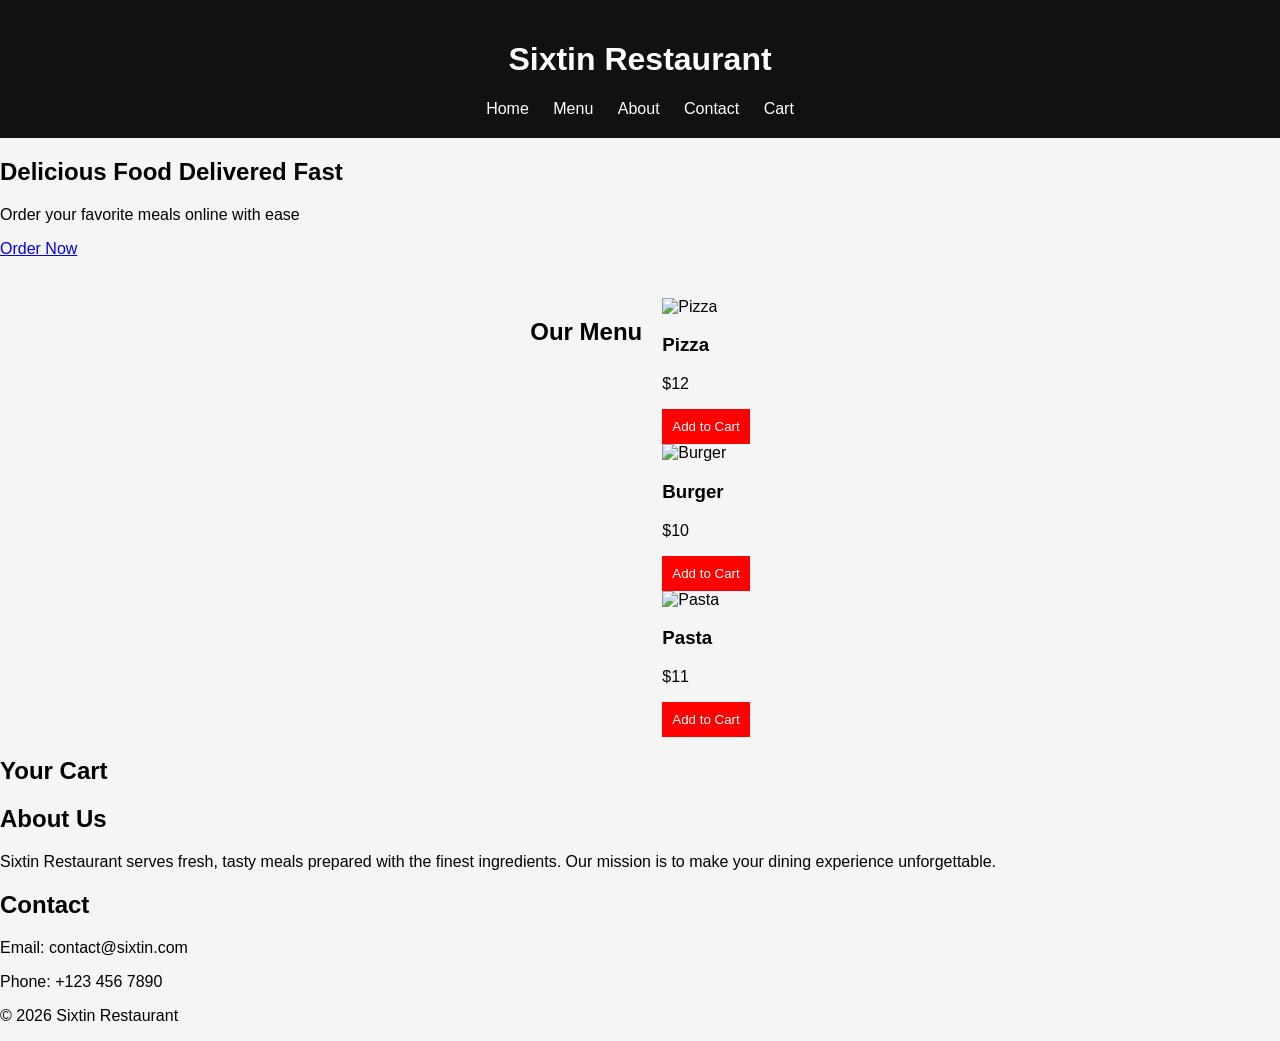
==== index.html @ d3a7b6a9 "index.html" ====
<!DOCTYPE html>
<html lang="en">
<head>
<meta charset="UTF-8">
<meta name="viewport" content="width=device-width, initial-scale=1.0">
<title>Sixtin Restaurant</title>
<link rel="stylesheet" href="style.css">
</head>
<body>

<header>
<div class="container">
<h1>Sixtin Restaurant</h1>
<nav>
<a href="#home">Home</a>
<a href="#menu">Menu</a>
<a href="#about">About</a>
<a href="#contact">Contact</a>
<a href="#cart">Cart</a>
</nav>
</div>
</header>

<section id="home" class="hero">
<div class="hero-text">
<h2>Delicious Food Delivered Fast</h2>
<p>Order your favorite meals online with ease</p>
<a href="#menu" class="btn">Order Now</a>
</div>
</section>

<section id="menu" class="menu">
<h2>Our Menu</h2>
<div class="menu-grid">

<div class="menu-item">
<img src="images/pizza.jpg" alt="Pizza">
<h3>Pizza</h3>
<p>$12</p>
<button onclick="addCart('Pizza',12)">Add to Cart</button>
</div>

<div class="menu-item">
<img src="images/burger.jpg" alt="Burger">
<h3>Burger</h3>
<p>$10</p>
<button onclick="addCart('Burger',10)">Add to Cart</button>
</div>

<div class="menu-item">
<img src="images/pasta.jpg" alt="Pasta">
<h3>Pasta</h3>
<p>$11</p>
<button onclick="addCart('Pasta',11)">Add to Cart</button>
</div>

</div>
</section>

<section id="cart">
<h2>Your Cart</h2>
<ul id="cartItems"></ul>
</section>

<section id="about">
<h2>About Us</h2>
<p>Sixtin Restaurant serves fresh, tasty meals prepared with the finest ingredients. Our mission is to make your dining experience unforgettable.</p>
</section>

<section id="contact">
<h2>Contact</h2>
<p>Email: contact@sixtin.com</p>
<p>Phone: +123 456 7890</p>
</section>

<footer>
<p>© 2026 Sixtin Restaurant</p>
</footer>

<script src="script.js"></script>
</body>
</html>
---- style.css ----
body{
font-family: Arial;
margin:0;
background:#f5f5f5;
}

header{
background:#111;
color:white;
padding:20px;
text-align:center;
}

nav a{
color:white;
margin:10px;
text-decoration:none;
}

.menu{
display:flex;
gap:20px;
justify-content:center;
margin-top:40px;
}

.item{
background:white;
padding:20px;
border-radius:10px;
box-shadow:0 0 10px rgba(0,0,0,0.1);
}

button{
background:red;
color:white;
border:none;
padding:10px;
cursor:pointer;
}
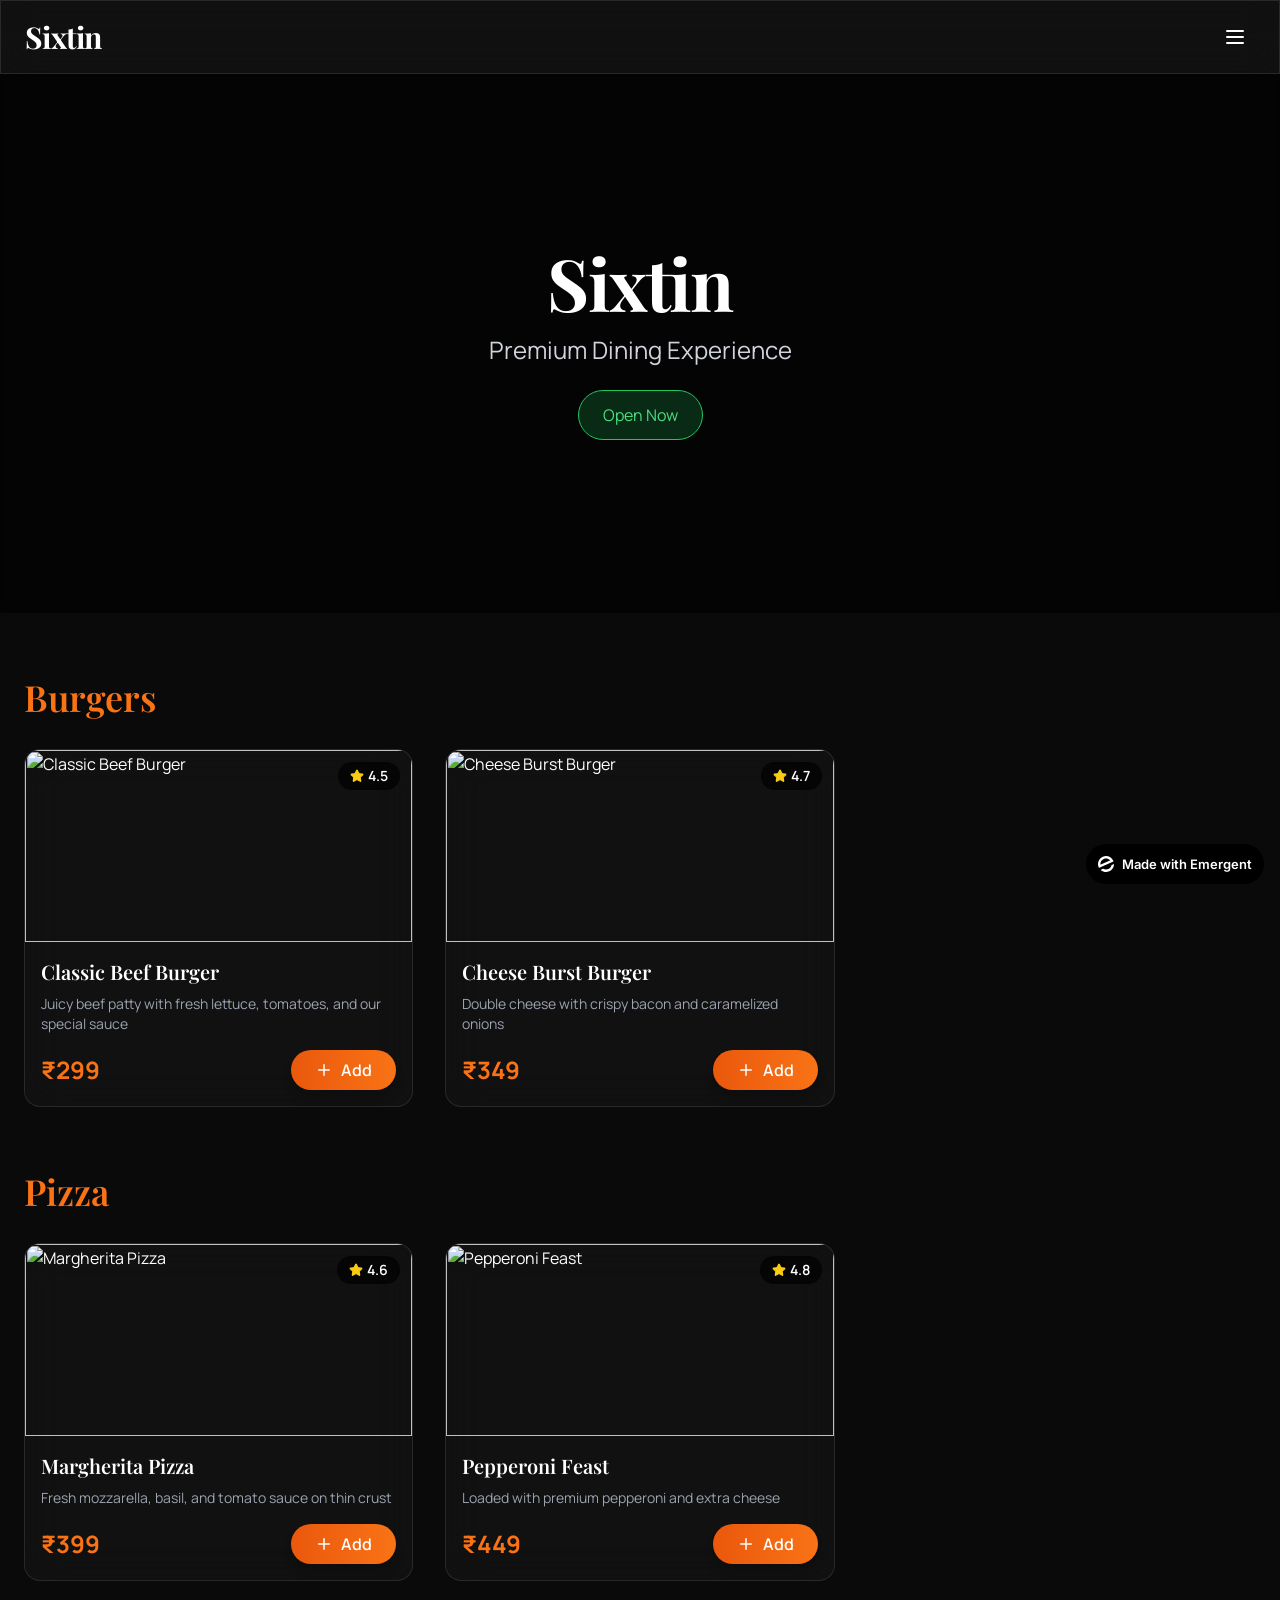
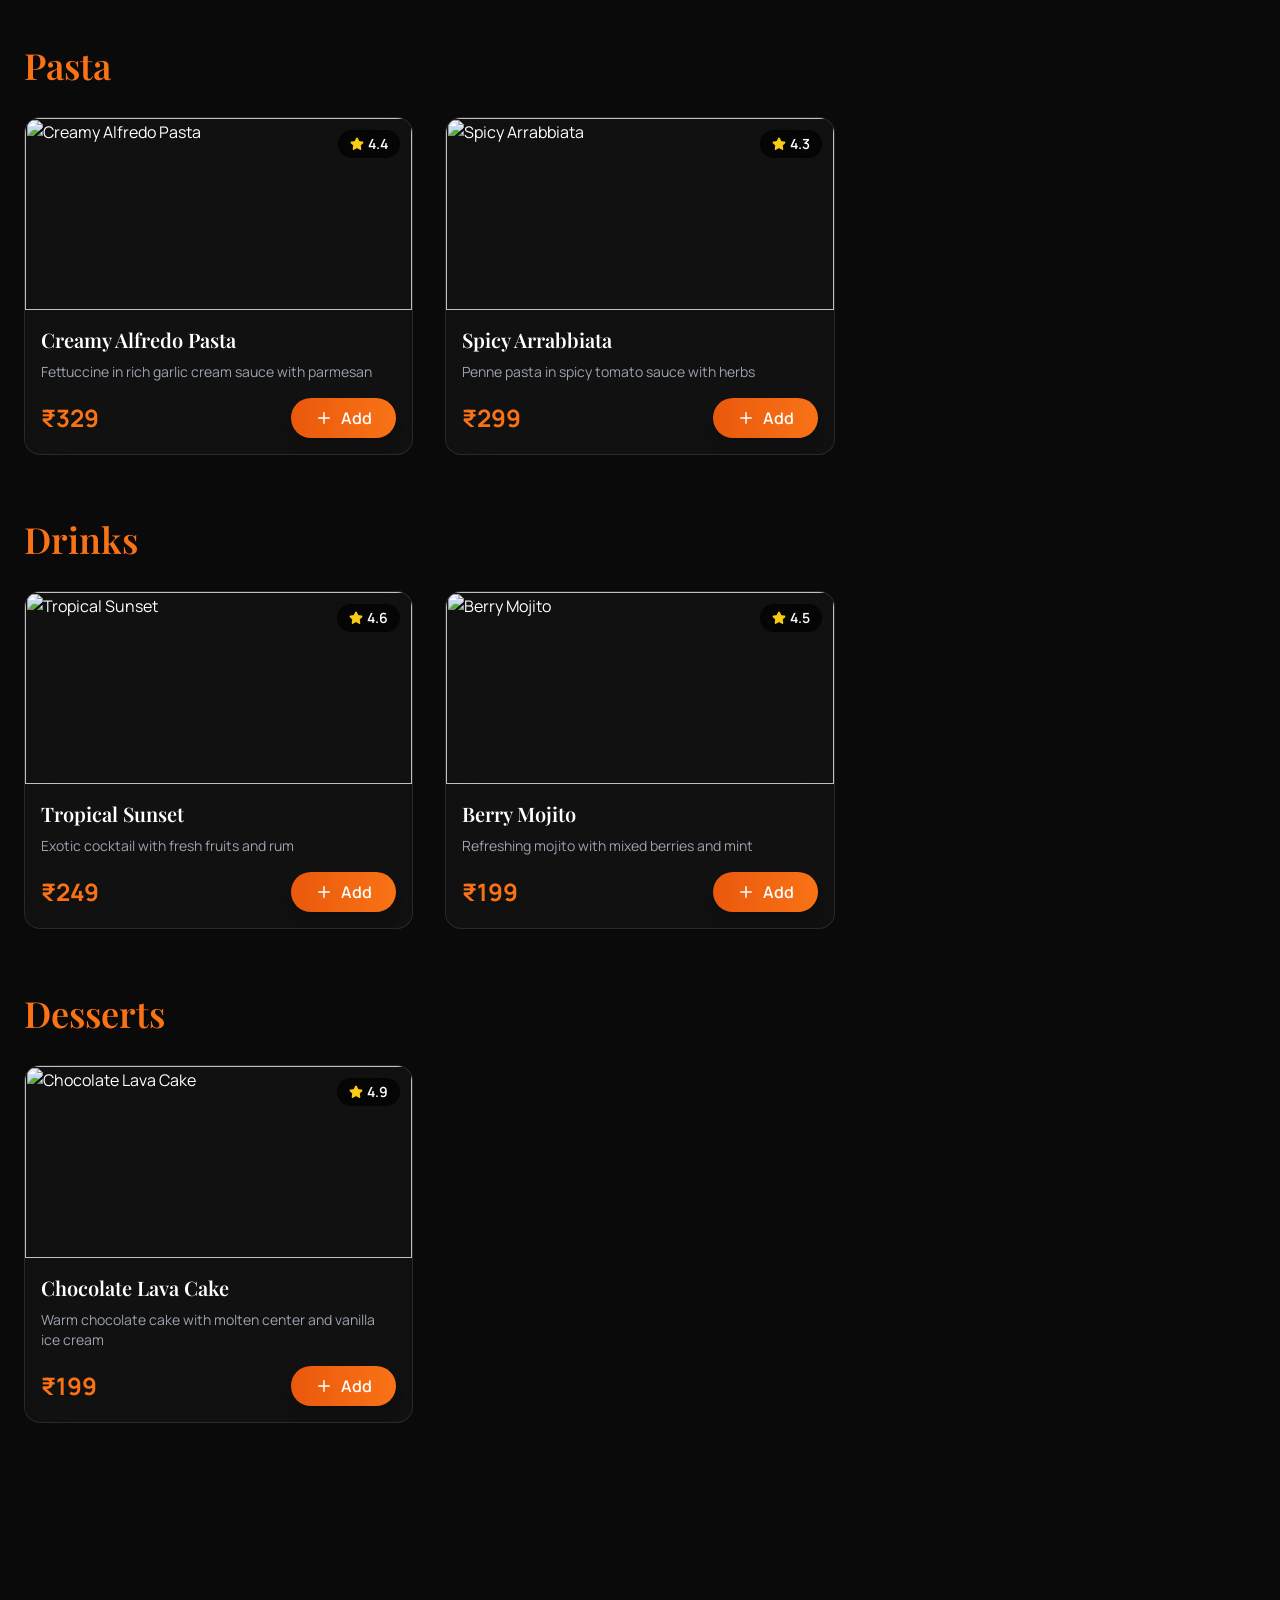
==== commit c7c63c45: "index.html" ====
--- a/index.html
+++ b/index.html
@@ -1,82 +1,3349 @@
-<!DOCTYPE html>
-<html lang="en">
-<head>
-<meta charset="UTF-8">
-<meta name="viewport" content="width=device-width, initial-scale=1.0">
-<title>Sixtin Restaurant</title>
-<link rel="stylesheet" href="style.css">
-</head>
-<body>
-
-<header>
-<div class="container">
-<h1>Sixtin Restaurant</h1>
-<nav>
-<a href="#home">Home</a>
-<a href="#menu">Menu</a>
-<a href="#about">About</a>
-<a href="#contact">Contact</a>
-<a href="#cart">Cart</a>
-</nav>
-</div>
-</header>
-
-<section id="home" class="hero">
-<div class="hero-text">
-<h2>Delicious Food Delivered Fast</h2>
-<p>Order your favorite meals online with ease</p>
-<a href="#menu" class="btn">Order Now</a>
-</div>
-</section>
-
-<section id="menu" class="menu">
-<h2>Our Menu</h2>
-<div class="menu-grid">
-
-<div class="menu-item">
-<img src="images/pizza.jpg" alt="Pizza">
-<h3>Pizza</h3>
-<p>$12</p>
-<button onclick="addCart('Pizza',12)">Add to Cart</button>
-</div>
-
-<div class="menu-item">
-<img src="images/burger.jpg" alt="Burger">
-<h3>Burger</h3>
-<p>$10</p>
-<button onclick="addCart('Burger',10)">Add to Cart</button>
-</div>
-
-<div class="menu-item">
-<img src="images/pasta.jpg" alt="Pasta">
-<h3>Pasta</h3>
-<p>$11</p>
-<button onclick="addCart('Pasta',11)">Add to Cart</button>
-</div>
-
-</div>
-</section>
-
-<section id="cart">
-<h2>Your Cart</h2>
-<ul id="cartItems"></ul>
-</section>
-
-<section id="about">
-<h2>About Us</h2>
-<p>Sixtin Restaurant serves fresh, tasty meals prepared with the finest ingredients. Our mission is to make your dining experience unforgettable.</p>
-</section>
-
-<section id="contact">
-<h2>Contact</h2>
-<p>Email: contact@sixtin.com</p>
-<p>Phone: +123 456 7890</p>
-</section>
-
-<footer>
-<p>© 2026 Sixtin Restaurant</p>
-</footer>
-
-<script src="script.js"></script>
-</body>
-</html>
+<html lang="en"><head>
+        <meta charset="utf-8">
+        <meta name="viewport" content="width=device-width, initial-scale=1">
+        <meta name="theme-color" content="#000000">
+        <meta name="description" content="A product of emergent.sh">
+        <link rel="preconnect" href="https://fonts.googleapis.com">
+        <link rel="preconnect" href="https://fonts.gstatic.com" crossorigin="">
+        <link href="https://fonts.googleapis.com/css2?family=Inter:wght@600&amp;display=swap" rel="stylesheet">
+        <!--
+        manifest.json provides metadata used when your web app is installed on a
+        user's mobile device or desktop. See https://developers.google.com/web/fundamentals/web-app-manifest/
+        -->
+        <!--
+        Notice the use of  in the tags above.
+        It will be replaced with the URL of the `public` folder during the build.
+        Only files inside the `public` folder can be referenced from the HTML.
+
+        Unlike "/favicon.ico" or "favicon.ico", "/favicon.ico" will
+        work correctly both with client-side routing and a non-root public URL.
+        Learn how to configure a non-root public URL by running `npm run build`.
+        -->
+        <title>Emergent | Fullstack App</title>
+        <script type="text/javascript" crossorigin="anonymous" async="" src="https://us-assets.i.posthog.com/static/array.js"></script><script>window.addEventListener("error",function(e){if(e.error instanceof DOMException&&e.error.name==="DataCloneError"&&e.message&&e.message.includes("PerformanceServerTiming")){e.stopImmediatePropagation();e.preventDefault()}},true);</script>
+        <script src="https://assets.emergent.sh/scripts/emergent-main.js"></script>
+    <script defer="" src="/static/js/bundle.js"></script><script>
+if(window.self!==window.top){
+  var s=document.createElement("script");s.src="/visual-edit-overlay.js";document.head.appendChild(s);
+  window.tailwind=window.tailwind||{};tailwind.config={corePlugins:{preflight:false}};var t=document.createElement("script");t.src="https://cdn.tailwindcss.com";document.head.appendChild(t);
+}
+</script>
+<style>@import url(https://fonts.googleapis.com/css2?family=Playfair+Display:wght@400;500;600;700;800&family=Manrope:wght@300;400;500;600;700;800&family=JetBrains+Mono:wght@400;500;600&display=swap);</style><style>*, ::before, ::after{
+  --tw-border-spacing-x: 0;
+  --tw-border-spacing-y: 0;
+  --tw-translate-x: 0;
+  --tw-translate-y: 0;
+  --tw-rotate: 0;
+  --tw-skew-x: 0;
+  --tw-skew-y: 0;
+  --tw-scale-x: 1;
+  --tw-scale-y: 1;
+  --tw-pan-x:  ;
+  --tw-pan-y:  ;
+  --tw-pinch-zoom:  ;
+  --tw-scroll-snap-strictness: proximity;
+  --tw-gradient-from-position:  ;
+  --tw-gradient-via-position:  ;
+  --tw-gradient-to-position:  ;
+  --tw-ordinal:  ;
+  --tw-slashed-zero:  ;
+  --tw-numeric-figure:  ;
+  --tw-numeric-spacing:  ;
+  --tw-numeric-fraction:  ;
+  --tw-ring-inset:  ;
+  --tw-ring-offset-width: 0px;
+  --tw-ring-offset-color: #fff;
+  --tw-ring-color: rgb(59 130 246 / 0.5);
+  --tw-ring-offset-shadow: 0 0 #0000;
+  --tw-ring-shadow: 0 0 #0000;
+  --tw-shadow: 0 0 #0000;
+  --tw-shadow-colored: 0 0 #0000;
+  --tw-blur:  ;
+  --tw-brightness:  ;
+  --tw-contrast:  ;
+  --tw-grayscale:  ;
+  --tw-hue-rotate:  ;
+  --tw-invert:  ;
+  --tw-saturate:  ;
+  --tw-sepia:  ;
+  --tw-drop-shadow:  ;
+  --tw-backdrop-blur:  ;
+  --tw-backdrop-brightness:  ;
+  --tw-backdrop-contrast:  ;
+  --tw-backdrop-grayscale:  ;
+  --tw-backdrop-hue-rotate:  ;
+  --tw-backdrop-invert:  ;
+  --tw-backdrop-opacity:  ;
+  --tw-backdrop-saturate:  ;
+  --tw-backdrop-sepia:  ;
+  --tw-contain-size:  ;
+  --tw-contain-layout:  ;
+  --tw-contain-paint:  ;
+  --tw-contain-style:  ;
+}
+
+::backdrop{
+  --tw-border-spacing-x: 0;
+  --tw-border-spacing-y: 0;
+  --tw-translate-x: 0;
+  --tw-translate-y: 0;
+  --tw-rotate: 0;
+  --tw-skew-x: 0;
+  --tw-skew-y: 0;
+  --tw-scale-x: 1;
+  --tw-scale-y: 1;
+  --tw-pan-x:  ;
+  --tw-pan-y:  ;
+  --tw-pinch-zoom:  ;
+  --tw-scroll-snap-strictness: proximity;
+  --tw-gradient-from-position:  ;
+  --tw-gradient-via-position:  ;
+  --tw-gradient-to-position:  ;
+  --tw-ordinal:  ;
+  --tw-slashed-zero:  ;
+  --tw-numeric-figure:  ;
+  --tw-numeric-spacing:  ;
+  --tw-numeric-fraction:  ;
+  --tw-ring-inset:  ;
+  --tw-ring-offset-width: 0px;
+  --tw-ring-offset-color: #fff;
+  --tw-ring-color: rgb(59 130 246 / 0.5);
+  --tw-ring-offset-shadow: 0 0 #0000;
+  --tw-ring-shadow: 0 0 #0000;
+  --tw-shadow: 0 0 #0000;
+  --tw-shadow-colored: 0 0 #0000;
+  --tw-blur:  ;
+  --tw-brightness:  ;
+  --tw-contrast:  ;
+  --tw-grayscale:  ;
+  --tw-hue-rotate:  ;
+  --tw-invert:  ;
+  --tw-saturate:  ;
+  --tw-sepia:  ;
+  --tw-drop-shadow:  ;
+  --tw-backdrop-blur:  ;
+  --tw-backdrop-brightness:  ;
+  --tw-backdrop-contrast:  ;
+  --tw-backdrop-grayscale:  ;
+  --tw-backdrop-hue-rotate:  ;
+  --tw-backdrop-invert:  ;
+  --tw-backdrop-opacity:  ;
+  --tw-backdrop-saturate:  ;
+  --tw-backdrop-sepia:  ;
+  --tw-contain-size:  ;
+  --tw-contain-layout:  ;
+  --tw-contain-paint:  ;
+  --tw-contain-style:  ;
+}
+
+/*
+! tailwindcss v3.4.19 | MIT License | https://tailwindcss.com
+*/
+
+/*
+1. Prevent padding and border from affecting element width. (https://github.com/mozdevs/cssremedy/issues/4)
+2. Allow adding a border to an element by just adding a border-width. (https://github.com/tailwindcss/tailwindcss/pull/116)
+*/
+
+*,
+::before,
+::after {
+  box-sizing: border-box; /* 1 */
+  border-width: 0; /* 2 */
+  border-style: solid; /* 2 */
+  border-color: #e5e7eb; /* 2 */
+}
+
+::before,
+::after {
+  --tw-content: '';
+}
+
+/*
+1. Use a consistent sensible line-height in all browsers.
+2. Prevent adjustments of font size after orientation changes in iOS.
+3. Use a more readable tab size.
+4. Use the user's configured `sans` font-family by default.
+5. Use the user's configured `sans` font-feature-settings by default.
+6. Use the user's configured `sans` font-variation-settings by default.
+7. Disable tap highlights on iOS
+*/
+
+html,
+:host {
+  line-height: 1.5; /* 1 */
+  -webkit-text-size-adjust: 100%; /* 2 */ /* 3 */
+  tab-size: 4; /* 3 */
+  font-family: ui-sans-serif, system-ui, sans-serif, "Apple Color Emoji", "Segoe UI Emoji", "Segoe UI Symbol", "Noto Color Emoji"; /* 4 */
+  font-feature-settings: normal; /* 5 */
+  font-variation-settings: normal; /* 6 */
+  -webkit-tap-highlight-color: transparent; /* 7 */
+}
+
+/*
+1. Remove the margin in all browsers.
+2. Inherit line-height from `html` so users can set them as a class directly on the `html` element.
+*/
+
+body {
+  margin: 0; /* 1 */
+  line-height: inherit; /* 2 */
+}
+
+/*
+1. Add the correct height in Firefox.
+2. Correct the inheritance of border color in Firefox. (https://bugzilla.mozilla.org/show_bug.cgi?id=190655)
+3. Ensure horizontal rules are visible by default.
+*/
+
+hr {
+  height: 0; /* 1 */
+  color: inherit; /* 2 */
+  border-top-width: 1px; /* 3 */
+}
+
+/*
+Add the correct text decoration in Chrome, Edge, and Safari.
+*/
+
+abbr:where([title]) {
+  -webkit-text-decoration: underline dotted;
+          text-decoration: underline dotted;
+}
+
+/*
+Remove the default font size and weight for headings.
+*/
+
+h1,
+h2,
+h3,
+h4,
+h5,
+h6 {
+  font-size: inherit;
+  font-weight: inherit;
+}
+
+/*
+Reset links to optimize for opt-in styling instead of opt-out.
+*/
+
+a {
+  color: inherit;
+  text-decoration: inherit;
+}
+
+/*
+Add the correct font weight in Edge and Safari.
+*/
+
+b,
+strong {
+  font-weight: bolder;
+}
+
+/*
+1. Use the user's configured `mono` font-family by default.
+2. Use the user's configured `mono` font-feature-settings by default.
+3. Use the user's configured `mono` font-variation-settings by default.
+4. Correct the odd `em` font sizing in all browsers.
+*/
+
+code,
+kbd,
+samp,
+pre {
+  font-family: ui-monospace, SFMono-Regular, Menlo, Monaco, Consolas, "Liberation Mono", "Courier New", monospace; /* 1 */
+  font-feature-settings: normal; /* 2 */
+  font-variation-settings: normal; /* 3 */
+  font-size: 1em; /* 4 */
+}
+
+/*
+Add the correct font size in all browsers.
+*/
+
+small {
+  font-size: 80%;
+}
+
+/*
+Prevent `sub` and `sup` elements from affecting the line height in all browsers.
+*/
+
+sub,
+sup {
+  font-size: 75%;
+  line-height: 0;
+  position: relative;
+  vertical-align: baseline;
+}
+
+sub {
+  bottom: -0.25em;
+}
+
+sup {
+  top: -0.5em;
+}
+
+/*
+1. Remove text indentation from table contents in Chrome and Safari. (https://bugs.chromium.org/p/chromium/issues/detail?id=999088, https://bugs.webkit.org/show_bug.cgi?id=201297)
+2. Correct table border color inheritance in all Chrome and Safari. (https://bugs.chromium.org/p/chromium/issues/detail?id=935729, https://bugs.webkit.org/show_bug.cgi?id=195016)
+3. Remove gaps between table borders by default.
+*/
+
+table {
+  text-indent: 0; /* 1 */
+  border-color: inherit; /* 2 */
+  border-collapse: collapse; /* 3 */
+}
+
+/*
+1. Change the font styles in all browsers.
+2. Remove the margin in Firefox and Safari.
+3. Remove default padding in all browsers.
+*/
+
+button,
+input,
+optgroup,
+select,
+textarea {
+  font-family: inherit; /* 1 */
+  font-feature-settings: inherit; /* 1 */
+  font-variation-settings: inherit; /* 1 */
+  font-size: 100%; /* 1 */
+  font-weight: inherit; /* 1 */
+  line-height: inherit; /* 1 */
+  letter-spacing: inherit; /* 1 */
+  color: inherit; /* 1 */
+  margin: 0; /* 2 */
+  padding: 0; /* 3 */
+}
+
+/*
+Remove the inheritance of text transform in Edge and Firefox.
+*/
+
+button,
+select {
+  text-transform: none;
+}
+
+/*
+1. Correct the inability to style clickable types in iOS and Safari.
+2. Remove default button styles.
+*/
+
+button,
+input:where([type='button']),
+input:where([type='reset']),
+input:where([type='submit']) {
+  -webkit-appearance: button; /* 1 */
+  background-color: transparent; /* 2 */
+  background-image: none; /* 2 */
+}
+
+/*
+Use the modern Firefox focus style for all focusable elements.
+*/
+
+:-moz-focusring {
+  outline: auto;
+}
+
+/*
+Remove the additional `:invalid` styles in Firefox. (https://github.com/mozilla/gecko-dev/blob/2f9eacd9d3d995c937b4251a5557d95d494c9be1/layout/style/res/forms.css#L728-L737)
+*/
+
+:-moz-ui-invalid {
+  box-shadow: none;
+}
+
+/*
+Add the correct vertical alignment in Chrome and Firefox.
+*/
+
+progress {
+  vertical-align: baseline;
+}
+
+/*
+Correct the cursor style of increment and decrement buttons in Safari.
+*/
+
+::-webkit-inner-spin-button,
+::-webkit-outer-spin-button {
+  height: auto;
+}
+
+/*
+1. Correct the odd appearance in Chrome and Safari.
+2. Correct the outline style in Safari.
+*/
+
+[type='search'] {
+  -webkit-appearance: textfield; /* 1 */
+  outline-offset: -2px; /* 2 */
+}
+
+/*
+Remove the inner padding in Chrome and Safari on macOS.
+*/
+
+::-webkit-search-decoration {
+  -webkit-appearance: none;
+}
+
+/*
+1. Correct the inability to style clickable types in iOS and Safari.
+2. Change font properties to `inherit` in Safari.
+*/
+
+::-webkit-file-upload-button {
+  -webkit-appearance: button; /* 1 */
+  font: inherit; /* 2 */
+}
+
+/*
+Add the correct display in Chrome and Safari.
+*/
+
+summary {
+  display: list-item;
+}
+
+/*
+Removes the default spacing and border for appropriate elements.
+*/
+
+blockquote,
+dl,
+dd,
+h1,
+h2,
+h3,
+h4,
+h5,
+h6,
+hr,
+figure,
+p,
+pre {
+  margin: 0;
+}
+
+fieldset {
+  margin: 0;
+  padding: 0;
+}
+
+legend {
+  padding: 0;
+}
+
+ol,
+ul,
+menu {
+  list-style: none;
+  margin: 0;
+  padding: 0;
+}
+
+/*
+Reset default styling for dialogs.
+*/
+
+dialog {
+  padding: 0;
+}
+
+/*
+Prevent resizing textareas horizontally by default.
+*/
+
+textarea {
+  resize: vertical;
+}
+
+/*
+1. Reset the default placeholder opacity in Firefox. (https://github.com/tailwindlabs/tailwindcss/issues/3300)
+2. Set the default placeholder color to the user's configured gray 400 color.
+*/
+
+input::placeholder,
+textarea::placeholder {
+  opacity: 1; /* 1 */
+  color: #9ca3af; /* 2 */
+}
+
+/*
+Set the default cursor for buttons.
+*/
+
+button,
+[role="button"] {
+  cursor: pointer;
+}
+
+/*
+Make sure disabled buttons don't get the pointer cursor.
+*/
+
+:disabled {
+  cursor: default;
+}
+
+/*
+1. Make replaced elements `display: block` by default. (https://github.com/mozdevs/cssremedy/issues/14)
+2. Add `vertical-align: middle` to align replaced elements more sensibly by default. (https://github.com/jensimmons/cssremedy/issues/14#issuecomment-634934210)
+   This can trigger a poorly considered lint error in some tools but is included by design.
+*/
+
+img,
+svg,
+video,
+canvas,
+audio,
+iframe,
+embed,
+object {
+  display: block; /* 1 */
+  vertical-align: middle; /* 2 */
+}
+
+/*
+Constrain images and videos to the parent width and preserve their intrinsic aspect ratio. (https://github.com/mozdevs/cssremedy/issues/14)
+*/
+
+img,
+video {
+  max-width: 100%;
+  height: auto;
+}
+
+/* Make elements with the HTML hidden attribute stay hidden by default */
+
+[hidden]:where(:not([hidden="until-found"])) {
+  display: none;
+}
+
+:root {
+    --background: 0 0% 4%;
+    --foreground: 0 0% 100%;
+    --card: 0 0% 7%;
+    --card-foreground: 0 0% 100%;
+    --popover: 0 0% 7%;
+    --popover-foreground: 0 0% 100%;
+    --primary: 16 100% 50%;
+    --primary-foreground: 0 0% 100%;
+    --secondary: 0 0% 63%;
+    --secondary-foreground: 0 0% 100%;
+    --muted: 0 0% 32%;
+    --muted-foreground: 0 0% 63%;
+    --accent: 16 100% 50%;
+    --accent-foreground: 0 0% 100%;
+    --destructive: 0 84% 60%;
+    --destructive-foreground: 0 0% 100%;
+    --border: 0 0% 15%;
+    --input: 0 0% 15%;
+    --ring: 16 100% 50%;
+    --radius: 0.5rem;
+  }
+
+*{
+  border-color: hsl(var(--border));
+}
+
+body{
+  background-color: hsl(var(--background));
+  color: hsl(var(--foreground));
+}
+.container{
+  width: 100%;
+}
+@media (min-width: 640px){
+
+  .container{
+    max-width: 640px;
+  }
+}
+@media (min-width: 768px){
+
+  .container{
+    max-width: 768px;
+  }
+}
+@media (min-width: 1024px){
+
+  .container{
+    max-width: 1024px;
+  }
+}
+@media (min-width: 1280px){
+
+  .container{
+    max-width: 1280px;
+  }
+}
+@media (min-width: 1536px){
+
+  .container{
+    max-width: 1536px;
+  }
+}
+.sr-only{
+  position: absolute;
+  width: 1px;
+  height: 1px;
+  padding: 0;
+  margin: -1px;
+  overflow: hidden;
+  clip: rect(0, 0, 0, 0);
+  white-space: nowrap;
+  border-width: 0;
+}
+.pointer-events-none{
+  pointer-events: none;
+}
+.pointer-events-auto{
+  pointer-events: auto;
+}
+.visible{
+  visibility: visible;
+}
+.invisible{
+  visibility: hidden;
+}
+.fixed{
+  position: fixed;
+}
+.absolute{
+  position: absolute;
+}
+.relative{
+  position: relative;
+}
+.inset-0{
+  inset: 0px;
+}
+.inset-x-0{
+  left: 0px;
+  right: 0px;
+}
+.inset-y-0{
+  top: 0px;
+  bottom: 0px;
+}
+.-bottom-12{
+  bottom: -3rem;
+}
+.-left-12{
+  left: -3rem;
+}
+.-right-12{
+  right: -3rem;
+}
+.-top-12{
+  top: -3rem;
+}
+.bottom-0{
+  bottom: 0px;
+}
+.left-0{
+  left: 0px;
+}
+.left-1{
+  left: 0.25rem;
+}
+.left-1\/2{
+  left: 50%;
+}
+.left-2{
+  left: 0.5rem;
+}
+.left-\[50\%\]{
+  left: 50%;
+}
+.right-0{
+  right: 0px;
+}
+.right-1{
+  right: 0.25rem;
+}
+.right-2{
+  right: 0.5rem;
+}
+.right-4{
+  right: 1rem;
+}
+.top-0{
+  top: 0px;
+}
+.top-1{
+  top: 0.25rem;
+}
+.top-1\/2{
+  top: 50%;
+}
+.top-4{
+  top: 1rem;
+}
+.top-\[1px\]{
+  top: 1px;
+}
+.top-\[50\%\]{
+  top: 50%;
+}
+.top-\[60\%\]{
+  top: 60%;
+}
+.top-full{
+  top: 100%;
+}
+.-right-2{
+  right: -0.5rem;
+}
+.-top-2{
+  top: -0.5rem;
+}
+.bottom-6{
+  bottom: 1.5rem;
+}
+.right-6{
+  right: 1.5rem;
+}
+.top-\[73px\]{
+  top: 73px;
+}
+.right-3{
+  right: 0.75rem;
+}
+.top-3{
+  top: 0.75rem;
+}
+.left-4{
+  left: 1rem;
+}
+.z-10{
+  z-index: 10;
+}
+.z-50{
+  z-index: 50;
+}
+.z-\[100\]{
+  z-index: 100;
+}
+.z-\[1\]{
+  z-index: 1;
+}
+.z-30{
+  z-index: 30;
+}
+.z-40{
+  z-index: 40;
+}
+.-mx-1{
+  margin-left: -0.25rem;
+  margin-right: -0.25rem;
+}
+.mx-auto{
+  margin-left: auto;
+  margin-right: auto;
+}
+.my-1{
+  margin-top: 0.25rem;
+  margin-bottom: 0.25rem;
+}
+.-ml-4{
+  margin-left: -1rem;
+}
+.-mt-4{
+  margin-top: -1rem;
+}
+.mb-1{
+  margin-bottom: 0.25rem;
+}
+.ml-1{
+  margin-left: 0.25rem;
+}
+.ml-auto{
+  margin-left: auto;
+}
+.mr-2{
+  margin-right: 0.5rem;
+}
+.mt-1\.5{
+  margin-top: 0.375rem;
+}
+.mt-2{
+  margin-top: 0.5rem;
+}
+.mt-24{
+  margin-top: 6rem;
+}
+.mt-4{
+  margin-top: 1rem;
+}
+.mt-5{
+  margin-top: 1.25rem;
+}
+.mt-auto{
+  margin-top: auto;
+}
+.mb-2{
+  margin-bottom: 0.5rem;
+}
+.mt-1{
+  margin-top: 0.25rem;
+}
+.mb-16{
+  margin-bottom: 4rem;
+}
+.mb-4{
+  margin-bottom: 1rem;
+}
+.mb-6{
+  margin-bottom: 1.5rem;
+}
+.mb-8{
+  margin-bottom: 2rem;
+}
+.mt-6{
+  margin-top: 1.5rem;
+}
+.mb-3{
+  margin-bottom: 0.75rem;
+}
+.mt-8{
+  margin-top: 2rem;
+}
+.line-clamp-2{
+  overflow: hidden;
+  display: -webkit-box;
+  -webkit-box-orient: vertical;
+  -webkit-line-clamp: 2;
+}
+.block{
+  display: block;
+}
+.inline-block{
+  display: inline-block;
+}
+.flex{
+  display: flex;
+}
+.inline-flex{
+  display: inline-flex;
+}
+.table{
+  display: table;
+}
+.grid{
+  display: grid;
+}
+.hidden{
+  display: none;
+}
+.aspect-square{
+  aspect-ratio: 1 / 1;
+}
+.h-1\.5{
+  height: 0.375rem;
+}
+.h-10{
+  height: 2.5rem;
+}
+.h-2{
+  height: 0.5rem;
+}
+.h-2\.5{
+  height: 0.625rem;
+}
+.h-3{
+  height: 0.75rem;
+}
+.h-3\.5{
+  height: 0.875rem;
+}
+.h-4{
+  height: 1rem;
+}
+.h-5{
+  height: 1.25rem;
+}
+.h-7{
+  height: 1.75rem;
+}
+.h-8{
+  height: 2rem;
+}
+.h-9{
+  height: 2.25rem;
+}
+.h-\[1px\]{
+  height: 1px;
+}
+.h-\[var\(--radix-navigation-menu-viewport-height\)\]{
+  height: var(--radix-navigation-menu-viewport-height);
+}
+.h-\[var\(--radix-select-trigger-height\)\]{
+  height: var(--radix-select-trigger-height);
+}
+.h-auto{
+  height: auto;
+}
+.h-full{
+  height: 100%;
+}
+.h-px{
+  height: 1px;
+}
+.h-6{
+  height: 1.5rem;
+}
+.h-20{
+  height: 5rem;
+}
+.h-48{
+  height: 12rem;
+}
+.h-\[60vh\]{
+  height: 60vh;
+}
+.h-24{
+  height: 6rem;
+}
+.max-h-\[--radix-context-menu-content-available-height\]{
+  max-height: var(--radix-context-menu-content-available-height);
+}
+.max-h-\[--radix-select-content-available-height\]{
+  max-height: var(--radix-select-content-available-height);
+}
+.max-h-\[300px\]{
+  max-height: 300px;
+}
+.max-h-\[var\(--radix-dropdown-menu-content-available-height\)\]{
+  max-height: var(--radix-dropdown-menu-content-available-height);
+}
+.max-h-screen{
+  max-height: 100vh;
+}
+.max-h-\[90vh\]{
+  max-height: 90vh;
+}
+.min-h-\[60px\]{
+  min-height: 60px;
+}
+.min-h-screen{
+  min-height: 100vh;
+}
+.min-h-\[calc\(100vh-73px\)\]{
+  min-height: calc(100vh - 73px);
+}
+.w-10{
+  width: 2.5rem;
+}
+.w-2{
+  width: 0.5rem;
+}
+.w-2\.5{
+  width: 0.625rem;
+}
+.w-3{
+  width: 0.75rem;
+}
+.w-3\.5{
+  width: 0.875rem;
+}
+.w-3\/4{
+  width: 75%;
+}
+.w-4{
+  width: 1rem;
+}
+.w-64{
+  width: 16rem;
+}
+.w-7{
+  width: 1.75rem;
+}
+.w-72{
+  width: 18rem;
+}
+.w-8{
+  width: 2rem;
+}
+.w-9{
+  width: 2.25rem;
+}
+.w-\[100px\]{
+  width: 100px;
+}
+.w-\[1px\]{
+  width: 1px;
+}
+.w-full{
+  width: 100%;
+}
+.w-max{
+  width: max-content;
+}
+.w-px{
+  width: 1px;
+}
+.w-6{
+  width: 1.5rem;
+}
+.w-20{
+  width: 5rem;
+}
+.w-48{
+  width: 12rem;
+}
+.w-5{
+  width: 1.25rem;
+}
+.min-w-0{
+  min-width: 0px;
+}
+.min-w-10{
+  min-width: 2.5rem;
+}
+.min-w-8{
+  min-width: 2rem;
+}
+.min-w-9{
+  min-width: 2.25rem;
+}
+.min-w-\[12rem\]{
+  min-width: 12rem;
+}
+.min-w-\[8rem\]{
+  min-width: 8rem;
+}
+.min-w-\[var\(--radix-select-trigger-width\)\]{
+  min-width: var(--radix-select-trigger-width);
+}
+.max-w-lg{
+  max-width: 32rem;
+}
+.max-w-max{
+  max-width: max-content;
+}
+.max-w-2xl{
+  max-width: 42rem;
+}
+.max-w-6xl{
+  max-width: 72rem;
+}
+.max-w-md{
+  max-width: 28rem;
+}
+.flex-1{
+  flex: 1 1;
+}
+.shrink-0{
+  flex-shrink: 0;
+}
+.grow{
+  flex-grow: 1;
+}
+.grow-0{
+  flex-grow: 0;
+}
+.basis-full{
+  flex-basis: 100%;
+}
+.caption-bottom{
+  caption-side: bottom;
+}
+.border-collapse{
+  border-collapse: collapse;
+}
+.origin-\[--radix-context-menu-content-transform-origin\]{
+  transform-origin: var(--radix-context-menu-content-transform-origin);
+}
+.origin-\[--radix-dropdown-menu-content-transform-origin\]{
+  transform-origin: var(--radix-dropdown-menu-content-transform-origin);
+}
+.origin-\[--radix-hover-card-content-transform-origin\]{
+  transform-origin: var(--radix-hover-card-content-transform-origin);
+}
+.origin-\[--radix-menubar-content-transform-origin\]{
+  transform-origin: var(--radix-menubar-content-transform-origin);
+}
+.origin-\[--radix-popover-content-transform-origin\]{
+  transform-origin: var(--radix-popover-content-transform-origin);
+}
+.origin-\[--radix-select-content-transform-origin\]{
+  transform-origin: var(--radix-select-content-transform-origin);
+}
+.origin-\[--radix-tooltip-content-transform-origin\]{
+  transform-origin: var(--radix-tooltip-content-transform-origin);
+}
+.-translate-x-1\/2{
+  --tw-translate-x: -50%;
+  transform: translate(var(--tw-translate-x), var(--tw-translate-y)) rotate(var(--tw-rotate)) skewX(var(--tw-skew-x)) skewY(var(--tw-skew-y)) scaleX(var(--tw-scale-x)) scaleY(var(--tw-scale-y));
+}
+.-translate-y-1\/2{
+  --tw-translate-y: -50%;
+  transform: translate(var(--tw-translate-x), var(--tw-translate-y)) rotate(var(--tw-rotate)) skewX(var(--tw-skew-x)) skewY(var(--tw-skew-y)) scaleX(var(--tw-scale-x)) scaleY(var(--tw-scale-y));
+}
+.translate-x-\[-50\%\]{
+  --tw-translate-x: -50%;
+  transform: translate(var(--tw-translate-x), var(--tw-translate-y)) rotate(var(--tw-rotate)) skewX(var(--tw-skew-x)) skewY(var(--tw-skew-y)) scaleX(var(--tw-scale-x)) scaleY(var(--tw-scale-y));
+}
+.translate-y-\[-50\%\]{
+  --tw-translate-y: -50%;
+  transform: translate(var(--tw-translate-x), var(--tw-translate-y)) rotate(var(--tw-rotate)) skewX(var(--tw-skew-x)) skewY(var(--tw-skew-y)) scaleX(var(--tw-scale-x)) scaleY(var(--tw-scale-y));
+}
+.rotate-45{
+  --tw-rotate: 45deg;
+  transform: translate(var(--tw-translate-x), var(--tw-translate-y)) rotate(var(--tw-rotate)) skewX(var(--tw-skew-x)) skewY(var(--tw-skew-y)) scaleX(var(--tw-scale-x)) scaleY(var(--tw-scale-y));
+}
+.rotate-90{
+  --tw-rotate: 90deg;
+  transform: translate(var(--tw-translate-x), var(--tw-translate-y)) rotate(var(--tw-rotate)) skewX(var(--tw-skew-x)) skewY(var(--tw-skew-y)) scaleX(var(--tw-scale-x)) scaleY(var(--tw-scale-y));
+}
+.transform{
+  transform: translate(var(--tw-translate-x), var(--tw-translate-y)) rotate(var(--tw-rotate)) skewX(var(--tw-skew-x)) skewY(var(--tw-skew-y)) scaleX(var(--tw-scale-x)) scaleY(var(--tw-scale-y));
+}
+@keyframes pulse{
+
+  50%{
+    opacity: .5;
+  }
+}
+.animate-pulse{
+  animation: pulse 2s cubic-bezier(0.4, 0, 0.6, 1) infinite;
+}
+.cursor-default{
+  cursor: default;
+}
+.cursor-pointer{
+  cursor: pointer;
+}
+.touch-none{
+  touch-action: none;
+}
+.select-none{
+  -webkit-user-select: none;
+          user-select: none;
+}
+.resize-none{
+  resize: none;
+}
+.list-none{
+  list-style-type: none;
+}
+.grid-cols-1{
+  grid-template-columns: repeat(1, minmax(0, 1fr));
+}
+.grid-cols-2{
+  grid-template-columns: repeat(2, minmax(0, 1fr));
+}
+.flex-row{
+  flex-direction: row;
+}
+.flex-col{
+  flex-direction: column;
+}
+.flex-col-reverse{
+  flex-direction: column-reverse;
+}
+.flex-wrap{
+  flex-wrap: wrap;
+}
+.items-start{
+  align-items: flex-start;
+}
+.items-end{
+  align-items: flex-end;
+}
+.items-center{
+  align-items: center;
+}
+.justify-end{
+  justify-content: flex-end;
+}
+.justify-center{
+  justify-content: center;
+}
+.justify-between{
+  justify-content: space-between;
+}
+.gap-1{
+  gap: 0.25rem;
+}
+.gap-1\.5{
+  gap: 0.375rem;
+}
+.gap-2{
+  gap: 0.5rem;
+}
+.gap-4{
+  gap: 1rem;
+}
+.gap-3{
+  gap: 0.75rem;
+}
+.gap-6{
+  gap: 1.5rem;
+}
+.gap-8{
+  gap: 2rem;
+}
+.space-x-1 > :not([hidden]) ~ :not([hidden]){
+  --tw-space-x-reverse: 0;
+  margin-right: calc(0.25rem * var(--tw-space-x-reverse));
+  margin-left: calc(0.25rem * calc(1 - var(--tw-space-x-reverse)));
+}
+.space-x-2 > :not([hidden]) ~ :not([hidden]){
+  --tw-space-x-reverse: 0;
+  margin-right: calc(0.5rem * var(--tw-space-x-reverse));
+  margin-left: calc(0.5rem * calc(1 - var(--tw-space-x-reverse)));
+}
+.space-y-1 > :not([hidden]) ~ :not([hidden]){
+  --tw-space-y-reverse: 0;
+  margin-top: calc(0.25rem * calc(1 - var(--tw-space-y-reverse)));
+  margin-bottom: calc(0.25rem * var(--tw-space-y-reverse));
+}
+.space-y-1\.5 > :not([hidden]) ~ :not([hidden]){
+  --tw-space-y-reverse: 0;
+  margin-top: calc(0.375rem * calc(1 - var(--tw-space-y-reverse)));
+  margin-bottom: calc(0.375rem * var(--tw-space-y-reverse));
+}
+.space-y-2 > :not([hidden]) ~ :not([hidden]){
+  --tw-space-y-reverse: 0;
+  margin-top: calc(0.5rem * calc(1 - var(--tw-space-y-reverse)));
+  margin-bottom: calc(0.5rem * var(--tw-space-y-reverse));
+}
+.space-y-4 > :not([hidden]) ~ :not([hidden]){
+  --tw-space-y-reverse: 0;
+  margin-top: calc(1rem * calc(1 - var(--tw-space-y-reverse)));
+  margin-bottom: calc(1rem * var(--tw-space-y-reverse));
+}
+.space-y-6 > :not([hidden]) ~ :not([hidden]){
+  --tw-space-y-reverse: 0;
+  margin-top: calc(1.5rem * calc(1 - var(--tw-space-y-reverse)));
+  margin-bottom: calc(1.5rem * var(--tw-space-y-reverse));
+}
+.overflow-auto{
+  overflow: auto;
+}
+.overflow-hidden{
+  overflow: hidden;
+}
+.overflow-y-auto{
+  overflow-y: auto;
+}
+.overflow-x-hidden{
+  overflow-x: hidden;
+}
+.whitespace-nowrap{
+  white-space: nowrap;
+}
+.break-words{
+  overflow-wrap: break-word;
+}
+.rounded-\[inherit\]{
+  border-radius: inherit;
+}
+.rounded-full{
+  border-radius: 9999px;
+}
+.rounded-lg{
+  border-radius: var(--radius);
+}
+.rounded-md{
+  border-radius: calc(var(--radius) - 2px);
+}
+.rounded-sm{
+  border-radius: calc(var(--radius) - 4px);
+}
+.rounded-xl{
+  border-radius: 0.75rem;
+}
+.rounded-2xl{
+  border-radius: 1rem;
+}
+.rounded{
+  border-radius: 0.25rem;
+}
+.rounded-t-\[10px\]{
+  border-top-left-radius: 10px;
+  border-top-right-radius: 10px;
+}
+.rounded-tl-sm{
+  border-top-left-radius: calc(var(--radius) - 4px);
+}
+.border{
+  border-width: 1px;
+}
+.border-2{
+  border-width: 2px;
+}
+.border-4{
+  border-width: 4px;
+}
+.border-y{
+  border-top-width: 1px;
+  border-bottom-width: 1px;
+}
+.border-b{
+  border-bottom-width: 1px;
+}
+.border-l{
+  border-left-width: 1px;
+}
+.border-r{
+  border-right-width: 1px;
+}
+.border-t{
+  border-top-width: 1px;
+}
+.border-l-4{
+  border-left-width: 4px;
+}
+.border-destructive{
+  border-color: hsl(var(--destructive));
+}
+.border-destructive\/50{
+  border-color: hsl(var(--destructive) / 0.5);
+}
+.border-input{
+  border-color: hsl(var(--input));
+}
+.border-primary{
+  border-color: hsl(var(--primary));
+}
+.border-primary\/50{
+  border-color: hsl(var(--primary) / 0.5);
+}
+.border-transparent{
+  border-color: transparent;
+}
+.border-orange-600{
+  --tw-border-opacity: 1;
+  border-color: rgb(234 88 12 / var(--tw-border-opacity, 1));
+}
+.border-white\/10{
+  border-color: rgb(255 255 255 / 0.1);
+}
+.border-green-500{
+  --tw-border-opacity: 1;
+  border-color: rgb(34 197 94 / var(--tw-border-opacity, 1));
+}
+.border-orange-500\/50{
+  border-color: rgb(249 115 22 / 0.5);
+}
+.border-red-500{
+  --tw-border-opacity: 1;
+  border-color: rgb(239 68 68 / var(--tw-border-opacity, 1));
+}
+.border-blue-500{
+  --tw-border-opacity: 1;
+  border-color: rgb(59 130 246 / var(--tw-border-opacity, 1));
+}
+.border-gray-500{
+  --tw-border-opacity: 1;
+  border-color: rgb(107 114 128 / var(--tw-border-opacity, 1));
+}
+.border-orange-500{
+  --tw-border-opacity: 1;
+  border-color: rgb(249 115 22 / var(--tw-border-opacity, 1));
+}
+.border-yellow-500{
+  --tw-border-opacity: 1;
+  border-color: rgb(234 179 8 / var(--tw-border-opacity, 1));
+}
+.border-l-transparent{
+  border-left-color: transparent;
+}
+.border-t-transparent{
+  border-top-color: transparent;
+}
+.bg-accent{
+  background-color: hsl(var(--accent));
+}
+.bg-background{
+  background-color: hsl(var(--background));
+}
+.bg-black\/80{
+  background-color: rgb(0 0 0 / 0.8);
+}
+.bg-border{
+  background-color: hsl(var(--border));
+}
+.bg-card{
+  background-color: hsl(var(--card));
+}
+.bg-destructive{
+  background-color: hsl(var(--destructive));
+}
+.bg-foreground{
+  background-color: hsl(var(--foreground));
+}
+.bg-muted{
+  background-color: hsl(var(--muted));
+}
+.bg-muted\/50{
+  background-color: hsl(var(--muted) / 0.5);
+}
+.bg-popover{
+  background-color: hsl(var(--popover));
+}
+.bg-primary{
+  background-color: hsl(var(--primary));
+}
+.bg-primary\/10{
+  background-color: hsl(var(--primary) / 0.1);
+}
+.bg-primary\/20{
+  background-color: hsl(var(--primary) / 0.2);
+}
+.bg-secondary{
+  background-color: hsl(var(--secondary));
+}
+.bg-transparent{
+  background-color: transparent;
+}
+.bg-\[\#0A0A0A\]{
+  --tw-bg-opacity: 1;
+  background-color: rgb(10 10 10 / var(--tw-bg-opacity, 1));
+}
+.bg-orange-600{
+  --tw-bg-opacity: 1;
+  background-color: rgb(234 88 12 / var(--tw-bg-opacity, 1));
+}
+.bg-white{
+  --tw-bg-opacity: 1;
+  background-color: rgb(255 255 255 / var(--tw-bg-opacity, 1));
+}
+.bg-\[\#121212\]{
+  --tw-bg-opacity: 1;
+  background-color: rgb(18 18 18 / var(--tw-bg-opacity, 1));
+}
+.bg-black\/60{
+  background-color: rgb(0 0 0 / 0.6);
+}
+.bg-black\/70{
+  background-color: rgb(0 0 0 / 0.7);
+}
+.bg-green-500\/20{
+  background-color: rgb(34 197 94 / 0.2);
+}
+.bg-orange-500\/10{
+  background-color: rgb(249 115 22 / 0.1);
+}
+.bg-red-500\/20{
+  background-color: rgb(239 68 68 / 0.2);
+}
+.bg-white\/10{
+  background-color: rgb(255 255 255 / 0.1);
+}
+.bg-white\/5{
+  background-color: rgb(255 255 255 / 0.05);
+}
+.bg-blue-500\/20{
+  background-color: rgb(59 130 246 / 0.2);
+}
+.bg-gray-500\/20{
+  background-color: rgb(107 114 128 / 0.2);
+}
+.bg-orange-500\/20{
+  background-color: rgb(249 115 22 / 0.2);
+}
+.bg-yellow-500\/20{
+  background-color: rgb(234 179 8 / 0.2);
+}
+.bg-green-500{
+  --tw-bg-opacity: 1;
+  background-color: rgb(34 197 94 / var(--tw-bg-opacity, 1));
+}
+.bg-red-500{
+  --tw-bg-opacity: 1;
+  background-color: rgb(239 68 68 / var(--tw-bg-opacity, 1));
+}
+.bg-gradient-to-r{
+  background-image: linear-gradient(to right, var(--tw-gradient-stops));
+}
+.from-orange-600{
+  --tw-gradient-from: #ea580c var(--tw-gradient-from-position);
+  --tw-gradient-to: rgb(234 88 12 / 0) var(--tw-gradient-to-position);
+  --tw-gradient-stops: var(--tw-gradient-from), var(--tw-gradient-to);
+}
+.to-orange-500{
+  --tw-gradient-to: #f97316 var(--tw-gradient-to-position);
+}
+.fill-current{
+  fill: currentColor;
+}
+.fill-primary{
+  fill: hsl(var(--primary));
+}
+.fill-yellow-400{
+  fill: #facc15;
+}
+.object-cover{
+  object-fit: cover;
+}
+.p-0{
+  padding: 0px;
+}
+.p-1{
+  padding: 0.25rem;
+}
+.p-2{
+  padding: 0.5rem;
+}
+.p-3{
+  padding: 0.75rem;
+}
+.p-4{
+  padding: 1rem;
+}
+.p-6{
+  padding: 1.5rem;
+}
+.p-\[1px\]{
+  padding: 1px;
+}
+.p-8{
+  padding: 2rem;
+}
+.p-12{
+  padding: 3rem;
+}
+.px-1\.5{
+  padding-left: 0.375rem;
+  padding-right: 0.375rem;
+}
+.px-2{
+  padding-left: 0.5rem;
+  padding-right: 0.5rem;
+}
+.px-2\.5{
+  padding-left: 0.625rem;
+  padding-right: 0.625rem;
+}
+.px-3{
+  padding-left: 0.75rem;
+  padding-right: 0.75rem;
+}
+.px-4{
+  padding-left: 1rem;
+  padding-right: 1rem;
+}
+.px-8{
+  padding-left: 2rem;
+  padding-right: 2rem;
+}
+.py-0\.5{
+  padding-top: 0.125rem;
+  padding-bottom: 0.125rem;
+}
+.py-1{
+  padding-top: 0.25rem;
+  padding-bottom: 0.25rem;
+}
+.py-1\.5{
+  padding-top: 0.375rem;
+  padding-bottom: 0.375rem;
+}
+.py-2{
+  padding-top: 0.5rem;
+  padding-bottom: 0.5rem;
+}
+.py-3{
+  padding-top: 0.75rem;
+  padding-bottom: 0.75rem;
+}
+.py-4{
+  padding-top: 1rem;
+  padding-bottom: 1rem;
+}
+.py-6{
+  padding-top: 1.5rem;
+  padding-bottom: 1.5rem;
+}
+.px-6{
+  padding-left: 1.5rem;
+  padding-right: 1.5rem;
+}
+.py-12{
+  padding-top: 3rem;
+  padding-bottom: 3rem;
+}
+.py-16{
+  padding-top: 4rem;
+  padding-bottom: 4rem;
+}
+.py-8{
+  padding-top: 2rem;
+  padding-bottom: 2rem;
+}
+.pb-4{
+  padding-bottom: 1rem;
+}
+.pl-2{
+  padding-left: 0.5rem;
+}
+.pl-2\.5{
+  padding-left: 0.625rem;
+}
+.pl-4{
+  padding-left: 1rem;
+}
+.pl-8{
+  padding-left: 2rem;
+}
+.pr-2{
+  padding-right: 0.5rem;
+}
+.pr-2\.5{
+  padding-right: 0.625rem;
+}
+.pr-6{
+  padding-right: 1.5rem;
+}
+.pr-8{
+  padding-right: 2rem;
+}
+.pt-0{
+  padding-top: 0px;
+}
+.pt-1{
+  padding-top: 0.25rem;
+}
+.pt-4{
+  padding-top: 1rem;
+}
+.pb-20{
+  padding-bottom: 5rem;
+}
+.pt-\[73px\]{
+  padding-top: 73px;
+}
+.pt-6{
+  padding-top: 1.5rem;
+}
+.pl-12{
+  padding-left: 3rem;
+}
+.pr-4{
+  padding-right: 1rem;
+}
+.pt-8{
+  padding-top: 2rem;
+}
+.text-left{
+  text-align: left;
+}
+.text-center{
+  text-align: center;
+}
+.text-right{
+  text-align: right;
+}
+.align-middle{
+  vertical-align: middle;
+}
+.text-\[0\.8rem\]{
+  font-size: 0.8rem;
+}
+.text-base{
+  font-size: 1rem;
+  line-height: 1.5rem;
+}
+.text-lg{
+  font-size: 1.125rem;
+  line-height: 1.75rem;
+}
+.text-sm{
+  font-size: 0.875rem;
+  line-height: 1.25rem;
+}
+.text-xs{
+  font-size: 0.75rem;
+  line-height: 1rem;
+}
+.text-2xl{
+  font-size: 1.5rem;
+  line-height: 2rem;
+}
+.text-3xl{
+  font-size: 1.875rem;
+  line-height: 2.25rem;
+}
+.text-xl{
+  font-size: 1.25rem;
+  line-height: 1.75rem;
+}
+.text-4xl{
+  font-size: 2.25rem;
+  line-height: 2.5rem;
+}
+.text-5xl{
+  font-size: 3rem;
+  line-height: 1;
+}
+.font-medium{
+  font-weight: 500;
+}
+.font-normal{
+  font-weight: 400;
+}
+.font-semibold{
+  font-weight: 600;
+}
+.font-bold{
+  font-weight: 700;
+}
+.uppercase{
+  text-transform: uppercase;
+}
+.leading-none{
+  line-height: 1;
+}
+.tracking-tight{
+  letter-spacing: -0.025em;
+}
+.tracking-widest{
+  letter-spacing: 0.1em;
+}
+.text-accent-foreground{
+  color: hsl(var(--accent-foreground));
+}
+.text-card-foreground{
+  color: hsl(var(--card-foreground));
+}
+.text-current{
+  color: currentColor;
+}
+.text-destructive{
+  color: hsl(var(--destructive));
+}
+.text-destructive-foreground{
+  color: hsl(var(--destructive-foreground));
+}
+.text-foreground{
+  color: hsl(var(--foreground));
+}
+.text-foreground\/50{
+  color: hsl(var(--foreground) / 0.5);
+}
+.text-muted-foreground{
+  color: hsl(var(--muted-foreground));
+}
+.text-popover-foreground{
+  color: hsl(var(--popover-foreground));
+}
+.text-primary{
+  color: hsl(var(--primary));
+}
+.text-primary-foreground{
+  color: hsl(var(--primary-foreground));
+}
+.text-secondary-foreground{
+  color: hsl(var(--secondary-foreground));
+}
+.text-gray-300{
+  --tw-text-opacity: 1;
+  color: rgb(209 213 219 / var(--tw-text-opacity, 1));
+}
+.text-gray-400{
+  --tw-text-opacity: 1;
+  color: rgb(156 163 175 / var(--tw-text-opacity, 1));
+}
+.text-orange-500{
+  --tw-text-opacity: 1;
+  color: rgb(249 115 22 / var(--tw-text-opacity, 1));
+}
+.text-orange-600{
+  --tw-text-opacity: 1;
+  color: rgb(234 88 12 / var(--tw-text-opacity, 1));
+}
+.text-white{
+  --tw-text-opacity: 1;
+  color: rgb(255 255 255 / var(--tw-text-opacity, 1));
+}
+.text-green-400{
+  --tw-text-opacity: 1;
+  color: rgb(74 222 128 / var(--tw-text-opacity, 1));
+}
+.text-green-500{
+  --tw-text-opacity: 1;
+  color: rgb(34 197 94 / var(--tw-text-opacity, 1));
+}
+.text-red-400{
+  --tw-text-opacity: 1;
+  color: rgb(248 113 113 / var(--tw-text-opacity, 1));
+}
+.text-yellow-400{
+  --tw-text-opacity: 1;
+  color: rgb(250 204 21 / var(--tw-text-opacity, 1));
+}
+.text-blue-400{
+  --tw-text-opacity: 1;
+  color: rgb(96 165 250 / var(--tw-text-opacity, 1));
+}
+.text-gray-500{
+  --tw-text-opacity: 1;
+  color: rgb(107 114 128 / var(--tw-text-opacity, 1));
+}
+.text-orange-400{
+  --tw-text-opacity: 1;
+  color: rgb(251 146 60 / var(--tw-text-opacity, 1));
+}
+.underline-offset-4{
+  text-underline-offset: 4px;
+}
+.opacity-0{
+  opacity: 0;
+}
+.opacity-50{
+  opacity: 0.5;
+}
+.opacity-60{
+  opacity: 0.6;
+}
+.opacity-70{
+  opacity: 0.7;
+}
+.opacity-90{
+  opacity: 0.9;
+}
+.shadow{
+  --tw-shadow: 0 1px 3px 0 rgb(0 0 0 / 0.1), 0 1px 2px -1px rgb(0 0 0 / 0.1);
+  --tw-shadow-colored: 0 1px 3px 0 var(--tw-shadow-color), 0 1px 2px -1px var(--tw-shadow-color);
+  box-shadow: var(--tw-ring-offset-shadow, 0 0 #0000), var(--tw-ring-shadow, 0 0 #0000), var(--tw-shadow);
+}
+.shadow-lg{
+  --tw-shadow: 0 10px 15px -3px rgb(0 0 0 / 0.1), 0 4px 6px -4px rgb(0 0 0 / 0.1);
+  --tw-shadow-colored: 0 10px 15px -3px var(--tw-shadow-color), 0 4px 6px -4px var(--tw-shadow-color);
+  box-shadow: var(--tw-ring-offset-shadow, 0 0 #0000), var(--tw-ring-shadow, 0 0 #0000), var(--tw-shadow);
+}
+.shadow-md{
+  --tw-shadow: 0 4px 6px -1px rgb(0 0 0 / 0.1), 0 2px 4px -2px rgb(0 0 0 / 0.1);
+  --tw-shadow-colored: 0 4px 6px -1px var(--tw-shadow-color), 0 2px 4px -2px var(--tw-shadow-color);
+  box-shadow: var(--tw-ring-offset-shadow, 0 0 #0000), var(--tw-ring-shadow, 0 0 #0000), var(--tw-shadow);
+}
+.shadow-sm{
+  --tw-shadow: 0 1px 2px 0 rgb(0 0 0 / 0.05);
+  --tw-shadow-colored: 0 1px 2px 0 var(--tw-shadow-color);
+  box-shadow: var(--tw-ring-offset-shadow, 0 0 #0000), var(--tw-ring-shadow, 0 0 #0000), var(--tw-shadow);
+}
+.shadow-2xl{
+  --tw-shadow: 0 25px 50px -12px rgb(0 0 0 / 0.25);
+  --tw-shadow-colored: 0 25px 50px -12px var(--tw-shadow-color);
+  box-shadow: var(--tw-ring-offset-shadow, 0 0 #0000), var(--tw-ring-shadow, 0 0 #0000), var(--tw-shadow);
+}
+.shadow-green-500\/50{
+  --tw-shadow-color: rgb(34 197 94 / 0.5);
+  --tw-shadow: var(--tw-shadow-colored);
+}
+.shadow-red-500\/50{
+  --tw-shadow-color: rgb(239 68 68 / 0.5);
+  --tw-shadow: var(--tw-shadow-colored);
+}
+.outline-none{
+  outline: 2px solid transparent;
+  outline-offset: 2px;
+}
+.outline{
+  outline-style: solid;
+}
+.ring-0{
+  --tw-ring-offset-shadow: var(--tw-ring-inset) 0 0 0 var(--tw-ring-offset-width) var(--tw-ring-offset-color);
+  --tw-ring-shadow: var(--tw-ring-inset) 0 0 0 calc(0px + var(--tw-ring-offset-width)) var(--tw-ring-color);
+  box-shadow: var(--tw-ring-offset-shadow), var(--tw-ring-shadow), var(--tw-shadow, 0 0 #0000);
+}
+.ring-1{
+  --tw-ring-offset-shadow: var(--tw-ring-inset) 0 0 0 var(--tw-ring-offset-width) var(--tw-ring-offset-color);
+  --tw-ring-shadow: var(--tw-ring-inset) 0 0 0 calc(1px + var(--tw-ring-offset-width)) var(--tw-ring-color);
+  box-shadow: var(--tw-ring-offset-shadow), var(--tw-ring-shadow), var(--tw-shadow, 0 0 #0000);
+}
+.ring-ring{
+  --tw-ring-color: hsl(var(--ring));
+}
+.ring-offset-background{
+  --tw-ring-offset-color: hsl(var(--background));
+}
+.filter{
+  filter: var(--tw-blur) var(--tw-brightness) var(--tw-contrast) var(--tw-grayscale) var(--tw-hue-rotate) var(--tw-invert) var(--tw-saturate) var(--tw-sepia) var(--tw-drop-shadow);
+}
+.backdrop-blur-sm{
+  --tw-backdrop-blur: blur(4px);
+  backdrop-filter: var(--tw-backdrop-blur) var(--tw-backdrop-brightness) var(--tw-backdrop-contrast) var(--tw-backdrop-grayscale) var(--tw-backdrop-hue-rotate) var(--tw-backdrop-invert) var(--tw-backdrop-opacity) var(--tw-backdrop-saturate) var(--tw-backdrop-sepia);
+}
+.transition{
+  transition-property: color, background-color, border-color, text-decoration-color, fill, stroke, opacity, box-shadow, transform, filter, backdrop-filter;
+  transition-timing-function: cubic-bezier(0.4, 0, 0.2, 1);
+  transition-duration: 150ms;
+}
+.transition-all{
+  transition-property: all;
+  transition-timing-function: cubic-bezier(0.4, 0, 0.2, 1);
+  transition-duration: 150ms;
+}
+.transition-colors{
+  transition-property: color, background-color, border-color, text-decoration-color, fill, stroke;
+  transition-timing-function: cubic-bezier(0.4, 0, 0.2, 1);
+  transition-duration: 150ms;
+}
+.transition-opacity{
+  transition-property: opacity;
+  transition-timing-function: cubic-bezier(0.4, 0, 0.2, 1);
+  transition-duration: 150ms;
+}
+.transition-transform{
+  transition-property: transform;
+  transition-timing-function: cubic-bezier(0.4, 0, 0.2, 1);
+  transition-duration: 150ms;
+}
+.duration-1000{
+  transition-duration: 1000ms;
+}
+.duration-200{
+  transition-duration: 200ms;
+}
+.duration-300{
+  transition-duration: 300ms;
+}
+.duration-500{
+  transition-duration: 500ms;
+}
+.ease-in-out{
+  transition-timing-function: cubic-bezier(0.4, 0, 0.2, 1);
+}
+@keyframes enter{
+
+  from{
+    opacity: var(--tw-enter-opacity, 1);
+    transform: translate3d(var(--tw-enter-translate-x, 0), var(--tw-enter-translate-y, 0), 0) scale3d(var(--tw-enter-scale, 1), var(--tw-enter-scale, 1), var(--tw-enter-scale, 1)) rotate(var(--tw-enter-rotate, 0));
+  }
+}
+@keyframes exit{
+
+  to{
+    opacity: var(--tw-exit-opacity, 1);
+    transform: translate3d(var(--tw-exit-translate-x, 0), var(--tw-exit-translate-y, 0), 0) scale3d(var(--tw-exit-scale, 1), var(--tw-exit-scale, 1), var(--tw-exit-scale, 1)) rotate(var(--tw-exit-rotate, 0));
+  }
+}
+.animate-in{
+  animation-name: enter;
+  animation-duration: 150ms;
+  --tw-enter-opacity: initial;
+  --tw-enter-scale: initial;
+  --tw-enter-rotate: initial;
+  --tw-enter-translate-x: initial;
+  --tw-enter-translate-y: initial;
+}
+.fade-in-0{
+  --tw-enter-opacity: 0;
+}
+.zoom-in-95{
+  --tw-enter-scale: .95;
+}
+.duration-1000{
+  animation-duration: 1000ms;
+}
+.duration-200{
+  animation-duration: 200ms;
+}
+.duration-300{
+  animation-duration: 300ms;
+}
+.duration-500{
+  animation-duration: 500ms;
+}
+.ease-in-out{
+  animation-timing-function: cubic-bezier(0.4, 0, 0.2, 1);
+}
+.running{
+  animation-play-state: running;
+}
+
+* {
+  margin: 0;
+  padding: 0;
+  box-sizing: border-box;
+}
+
+body {
+  font-family: 'Manrope', sans-serif;
+  background-color: #0A0A0A;
+  color: #FFFFFF;
+  overflow-x: hidden;
+}
+
+h1, h2, h3, h4, h5, h6 {
+  font-family: 'Playfair Display', serif;
+}
+
+.glass-card {
+  background: rgba(20, 20, 20, 0.7);
+  backdrop-filter: blur(20px);
+  border: 1px solid rgba(255, 255, 255, 0.1);
+}
+
+::-webkit-scrollbar {
+  width: 8px;
+  height: 8px;
+}
+
+::-webkit-scrollbar-track {
+  background: #121212;
+}
+
+::-webkit-scrollbar-thumb {
+  background: #FF4500;
+  border-radius: 4px;
+}
+
+::-webkit-scrollbar-thumb:hover {
+  background: #CC3700;
+}
+
+.file\:border-0::file-selector-button{
+  border-width: 0px;
+}
+
+.file\:bg-transparent::file-selector-button{
+  background-color: transparent;
+}
+
+.file\:text-sm::file-selector-button{
+  font-size: 0.875rem;
+  line-height: 1.25rem;
+}
+
+.file\:font-medium::file-selector-button{
+  font-weight: 500;
+}
+
+.file\:text-foreground::file-selector-button{
+  color: hsl(var(--foreground));
+}
+
+.placeholder\:text-muted-foreground::placeholder{
+  color: hsl(var(--muted-foreground));
+}
+
+.placeholder\:text-white\/30::placeholder{
+  color: rgb(255 255 255 / 0.3);
+}
+
+.after\:absolute::after{
+  content: var(--tw-content);
+  position: absolute;
+}
+
+.after\:inset-y-0::after{
+  content: var(--tw-content);
+  top: 0px;
+  bottom: 0px;
+}
+
+.after\:left-1\/2::after{
+  content: var(--tw-content);
+  left: 50%;
+}
+
+.after\:w-1::after{
+  content: var(--tw-content);
+  width: 0.25rem;
+}
+
+.after\:-translate-x-1\/2::after{
+  content: var(--tw-content);
+  --tw-translate-x: -50%;
+  transform: translate(var(--tw-translate-x), var(--tw-translate-y)) rotate(var(--tw-rotate)) skewX(var(--tw-skew-x)) skewY(var(--tw-skew-y)) scaleX(var(--tw-scale-x)) scaleY(var(--tw-scale-y));
+}
+
+.first\:rounded-l-md:first-child{
+  border-top-left-radius: calc(var(--radius) - 2px);
+  border-bottom-left-radius: calc(var(--radius) - 2px);
+}
+
+.first\:border-l:first-child{
+  border-left-width: 1px;
+}
+
+.last\:rounded-r-md:last-child{
+  border-top-right-radius: calc(var(--radius) - 2px);
+  border-bottom-right-radius: calc(var(--radius) - 2px);
+}
+
+.focus-within\:relative:focus-within{
+  position: relative;
+}
+
+.focus-within\:z-20:focus-within{
+  z-index: 20;
+}
+
+.hover\:-translate-y-0\.5:hover{
+  --tw-translate-y: -0.125rem;
+  transform: translate(var(--tw-translate-x), var(--tw-translate-y)) rotate(var(--tw-rotate)) skewX(var(--tw-skew-x)) skewY(var(--tw-skew-y)) scaleX(var(--tw-scale-x)) scaleY(var(--tw-scale-y));
+}
+
+.hover\:border-orange-500\/50:hover{
+  border-color: rgb(249 115 22 / 0.5);
+}
+
+.hover\:bg-accent:hover{
+  background-color: hsl(var(--accent));
+}
+
+.hover\:bg-destructive\/80:hover{
+  background-color: hsl(var(--destructive) / 0.8);
+}
+
+.hover\:bg-destructive\/90:hover{
+  background-color: hsl(var(--destructive) / 0.9);
+}
+
+.hover\:bg-muted:hover{
+  background-color: hsl(var(--muted));
+}
+
+.hover\:bg-muted\/50:hover{
+  background-color: hsl(var(--muted) / 0.5);
+}
+
+.hover\:bg-primary:hover{
+  background-color: hsl(var(--primary));
+}
+
+.hover\:bg-primary\/80:hover{
+  background-color: hsl(var(--primary) / 0.8);
+}
+
+.hover\:bg-primary\/90:hover{
+  background-color: hsl(var(--primary) / 0.9);
+}
+
+.hover\:bg-secondary:hover{
+  background-color: hsl(var(--secondary));
+}
+
+.hover\:bg-secondary\/80:hover{
+  background-color: hsl(var(--secondary) / 0.8);
+}
+
+.hover\:bg-red-500\/20:hover{
+  background-color: rgb(239 68 68 / 0.2);
+}
+
+.hover\:bg-white\/10:hover{
+  background-color: rgb(255 255 255 / 0.1);
+}
+
+.hover\:bg-white\/20:hover{
+  background-color: rgb(255 255 255 / 0.2);
+}
+
+.hover\:bg-blue-500\/30:hover{
+  background-color: rgb(59 130 246 / 0.3);
+}
+
+.hover\:bg-green-500\/30:hover{
+  background-color: rgb(34 197 94 / 0.3);
+}
+
+.hover\:bg-orange-500\/30:hover{
+  background-color: rgb(249 115 22 / 0.3);
+}
+
+.hover\:bg-yellow-500\/30:hover{
+  background-color: rgb(234 179 8 / 0.3);
+}
+
+.hover\:bg-green-600:hover{
+  --tw-bg-opacity: 1;
+  background-color: rgb(22 163 74 / var(--tw-bg-opacity, 1));
+}
+
+.hover\:bg-red-500\/30:hover{
+  background-color: rgb(239 68 68 / 0.3);
+}
+
+.hover\:bg-red-600:hover{
+  --tw-bg-opacity: 1;
+  background-color: rgb(220 38 38 / var(--tw-bg-opacity, 1));
+}
+
+.hover\:text-accent-foreground:hover{
+  color: hsl(var(--accent-foreground));
+}
+
+.hover\:text-foreground:hover{
+  color: hsl(var(--foreground));
+}
+
+.hover\:text-muted-foreground:hover{
+  color: hsl(var(--muted-foreground));
+}
+
+.hover\:text-primary-foreground:hover{
+  color: hsl(var(--primary-foreground));
+}
+
+.hover\:text-orange-500:hover{
+  --tw-text-opacity: 1;
+  color: rgb(249 115 22 / var(--tw-text-opacity, 1));
+}
+
+.hover\:text-red-400:hover{
+  --tw-text-opacity: 1;
+  color: rgb(248 113 113 / var(--tw-text-opacity, 1));
+}
+
+.hover\:text-white:hover{
+  --tw-text-opacity: 1;
+  color: rgb(255 255 255 / var(--tw-text-opacity, 1));
+}
+
+.hover\:text-red-300:hover{
+  --tw-text-opacity: 1;
+  color: rgb(252 165 165 / var(--tw-text-opacity, 1));
+}
+
+.hover\:underline:hover{
+  text-decoration-line: underline;
+}
+
+.hover\:opacity-100:hover{
+  opacity: 1;
+}
+
+.hover\:shadow-orange-500\/50:hover{
+  --tw-shadow-color: rgb(249 115 22 / 0.5);
+  --tw-shadow: var(--tw-shadow-colored);
+}
+
+.focus\:border-orange-500:focus{
+  --tw-border-opacity: 1;
+  border-color: rgb(249 115 22 / var(--tw-border-opacity, 1));
+}
+
+.focus\:bg-accent:focus{
+  background-color: hsl(var(--accent));
+}
+
+.focus\:bg-primary:focus{
+  background-color: hsl(var(--primary));
+}
+
+.focus\:text-accent-foreground:focus{
+  color: hsl(var(--accent-foreground));
+}
+
+.focus\:text-primary-foreground:focus{
+  color: hsl(var(--primary-foreground));
+}
+
+.focus\:opacity-100:focus{
+  opacity: 1;
+}
+
+.focus\:outline-none:focus{
+  outline: 2px solid transparent;
+  outline-offset: 2px;
+}
+
+.focus\:ring-1:focus{
+  --tw-ring-offset-shadow: var(--tw-ring-inset) 0 0 0 var(--tw-ring-offset-width) var(--tw-ring-offset-color);
+  --tw-ring-shadow: var(--tw-ring-inset) 0 0 0 calc(1px + var(--tw-ring-offset-width)) var(--tw-ring-color);
+  box-shadow: var(--tw-ring-offset-shadow), var(--tw-ring-shadow), var(--tw-shadow, 0 0 #0000);
+}
+
+.focus\:ring-2:focus{
+  --tw-ring-offset-shadow: var(--tw-ring-inset) 0 0 0 var(--tw-ring-offset-width) var(--tw-ring-offset-color);
+  --tw-ring-shadow: var(--tw-ring-inset) 0 0 0 calc(2px + var(--tw-ring-offset-width)) var(--tw-ring-color);
+  box-shadow: var(--tw-ring-offset-shadow), var(--tw-ring-shadow), var(--tw-shadow, 0 0 #0000);
+}
+
+.focus\:ring-ring:focus{
+  --tw-ring-color: hsl(var(--ring));
+}
+
+.focus\:ring-orange-500:focus{
+  --tw-ring-opacity: 1;
+  --tw-ring-color: rgb(249 115 22 / var(--tw-ring-opacity, 1));
+}
+
+.focus\:ring-offset-2:focus{
+  --tw-ring-offset-width: 2px;
+}
+
+.focus-visible\:outline-none:focus-visible{
+  outline: 2px solid transparent;
+  outline-offset: 2px;
+}
+
+.focus-visible\:ring-1:focus-visible{
+  --tw-ring-offset-shadow: var(--tw-ring-inset) 0 0 0 var(--tw-ring-offset-width) var(--tw-ring-offset-color);
+  --tw-ring-shadow: var(--tw-ring-inset) 0 0 0 calc(1px + var(--tw-ring-offset-width)) var(--tw-ring-color);
+  box-shadow: var(--tw-ring-offset-shadow), var(--tw-ring-shadow), var(--tw-shadow, 0 0 #0000);
+}
+
+.focus-visible\:ring-2:focus-visible{
+  --tw-ring-offset-shadow: var(--tw-ring-inset) 0 0 0 var(--tw-ring-offset-width) var(--tw-ring-offset-color);
+  --tw-ring-shadow: var(--tw-ring-inset) 0 0 0 calc(2px + var(--tw-ring-offset-width)) var(--tw-ring-color);
+  box-shadow: var(--tw-ring-offset-shadow), var(--tw-ring-shadow), var(--tw-shadow, 0 0 #0000);
+}
+
+.focus-visible\:ring-ring:focus-visible{
+  --tw-ring-color: hsl(var(--ring));
+}
+
+.focus-visible\:ring-offset-1:focus-visible{
+  --tw-ring-offset-width: 1px;
+}
+
+.focus-visible\:ring-offset-2:focus-visible{
+  --tw-ring-offset-width: 2px;
+}
+
+.focus-visible\:ring-offset-background:focus-visible{
+  --tw-ring-offset-color: hsl(var(--background));
+}
+
+.active\:scale-95:active{
+  --tw-scale-x: .95;
+  --tw-scale-y: .95;
+  transform: translate(var(--tw-translate-x), var(--tw-translate-y)) rotate(var(--tw-rotate)) skewX(var(--tw-skew-x)) skewY(var(--tw-skew-y)) scaleX(var(--tw-scale-x)) scaleY(var(--tw-scale-y));
+}
+
+.disabled\:pointer-events-none:disabled{
+  pointer-events: none;
+}
+
+.disabled\:cursor-not-allowed:disabled{
+  cursor: not-allowed;
+}
+
+.disabled\:opacity-50:disabled{
+  opacity: 0.5;
+}
+
+.group:hover .group-hover\:scale-105{
+  --tw-scale-x: 1.05;
+  --tw-scale-y: 1.05;
+  transform: translate(var(--tw-translate-x), var(--tw-translate-y)) rotate(var(--tw-rotate)) skewX(var(--tw-skew-x)) skewY(var(--tw-skew-y)) scaleX(var(--tw-scale-x)) scaleY(var(--tw-scale-y));
+}
+
+.group:hover .group-hover\:opacity-100{
+  opacity: 1;
+}
+
+.group.destructive .group-\[\.destructive\]\:border-muted\/40{
+  border-color: hsl(var(--muted) / 0.4);
+}
+
+.group.toaster .group-\[\.toaster\]\:border-border{
+  border-color: hsl(var(--border));
+}
+
+.group.toast .group-\[\.toast\]\:bg-muted{
+  background-color: hsl(var(--muted));
+}
+
+.group.toast .group-\[\.toast\]\:bg-primary{
+  background-color: hsl(var(--primary));
+}
+
+.group.toaster .group-\[\.toaster\]\:bg-background{
+  background-color: hsl(var(--background));
+}
+
+.group.destructive .group-\[\.destructive\]\:text-red-300{
+  --tw-text-opacity: 1;
+  color: rgb(252 165 165 / var(--tw-text-opacity, 1));
+}
+
+.group.toast .group-\[\.toast\]\:text-muted-foreground{
+  color: hsl(var(--muted-foreground));
+}
+
+.group.toast .group-\[\.toast\]\:text-primary-foreground{
+  color: hsl(var(--primary-foreground));
+}
+
+.group.toaster .group-\[\.toaster\]\:text-foreground{
+  color: hsl(var(--foreground));
+}
+
+.group.toaster .group-\[\.toaster\]\:shadow-lg{
+  --tw-shadow: 0 10px 15px -3px rgb(0 0 0 / 0.1), 0 4px 6px -4px rgb(0 0 0 / 0.1);
+  --tw-shadow-colored: 0 10px 15px -3px var(--tw-shadow-color), 0 4px 6px -4px var(--tw-shadow-color);
+  box-shadow: var(--tw-ring-offset-shadow, 0 0 #0000), var(--tw-ring-shadow, 0 0 #0000), var(--tw-shadow);
+}
+
+.group.destructive .group-\[\.destructive\]\:hover\:border-destructive\/30:hover{
+  border-color: hsl(var(--destructive) / 0.3);
+}
+
+.group.destructive .group-\[\.destructive\]\:hover\:bg-destructive:hover{
+  background-color: hsl(var(--destructive));
+}
+
+.group.destructive .group-\[\.destructive\]\:hover\:text-destructive-foreground:hover{
+  color: hsl(var(--destructive-foreground));
+}
+
+.group.destructive .group-\[\.destructive\]\:hover\:text-red-50:hover{
+  --tw-text-opacity: 1;
+  color: rgb(254 242 242 / var(--tw-text-opacity, 1));
+}
+
+.group.destructive .group-\[\.destructive\]\:focus\:ring-destructive:focus{
+  --tw-ring-color: hsl(var(--destructive));
+}
+
+.group.destructive .group-\[\.destructive\]\:focus\:ring-red-400:focus{
+  --tw-ring-opacity: 1;
+  --tw-ring-color: rgb(248 113 113 / var(--tw-ring-opacity, 1));
+}
+
+.group.destructive .group-\[\.destructive\]\:focus\:ring-offset-red-600:focus{
+  --tw-ring-offset-color: #dc2626;
+}
+
+.peer:disabled ~ .peer-disabled\:cursor-not-allowed{
+  cursor: not-allowed;
+}
+
+.peer:disabled ~ .peer-disabled\:opacity-70{
+  opacity: 0.7;
+}
+
+.has-\[\:disabled\]\:opacity-50:has(:disabled){
+  opacity: 0.5;
+}
+
+.aria-selected\:bg-accent[aria-selected="true"]{
+  background-color: hsl(var(--accent));
+}
+
+.aria-selected\:bg-accent\/50[aria-selected="true"]{
+  background-color: hsl(var(--accent) / 0.5);
+}
+
+.aria-selected\:text-accent-foreground[aria-selected="true"]{
+  color: hsl(var(--accent-foreground));
+}
+
+.aria-selected\:text-muted-foreground[aria-selected="true"]{
+  color: hsl(var(--muted-foreground));
+}
+
+.aria-selected\:opacity-100[aria-selected="true"]{
+  opacity: 1;
+}
+
+.data-\[disabled\=true\]\:pointer-events-none[data-disabled="true"]{
+  pointer-events: none;
+}
+
+.data-\[disabled\]\:pointer-events-none[data-disabled]{
+  pointer-events: none;
+}
+
+.data-\[panel-group-direction\=vertical\]\:h-px[data-panel-group-direction="vertical"]{
+  height: 1px;
+}
+
+.data-\[panel-group-direction\=vertical\]\:w-full[data-panel-group-direction="vertical"]{
+  width: 100%;
+}
+
+.data-\[side\=bottom\]\:translate-y-1[data-side="bottom"]{
+  --tw-translate-y: 0.25rem;
+  transform: translate(var(--tw-translate-x), var(--tw-translate-y)) rotate(var(--tw-rotate)) skewX(var(--tw-skew-x)) skewY(var(--tw-skew-y)) scaleX(var(--tw-scale-x)) scaleY(var(--tw-scale-y));
+}
+
+.data-\[side\=left\]\:-translate-x-1[data-side="left"]{
+  --tw-translate-x: -0.25rem;
+  transform: translate(var(--tw-translate-x), var(--tw-translate-y)) rotate(var(--tw-rotate)) skewX(var(--tw-skew-x)) skewY(var(--tw-skew-y)) scaleX(var(--tw-scale-x)) scaleY(var(--tw-scale-y));
+}
+
+.data-\[side\=right\]\:translate-x-1[data-side="right"]{
+  --tw-translate-x: 0.25rem;
+  transform: translate(var(--tw-translate-x), var(--tw-translate-y)) rotate(var(--tw-rotate)) skewX(var(--tw-skew-x)) skewY(var(--tw-skew-y)) scaleX(var(--tw-scale-x)) scaleY(var(--tw-scale-y));
+}
+
+.data-\[side\=top\]\:-translate-y-1[data-side="top"]{
+  --tw-translate-y: -0.25rem;
+  transform: translate(var(--tw-translate-x), var(--tw-translate-y)) rotate(var(--tw-rotate)) skewX(var(--tw-skew-x)) skewY(var(--tw-skew-y)) scaleX(var(--tw-scale-x)) scaleY(var(--tw-scale-y));
+}
+
+.data-\[state\=checked\]\:translate-x-4[data-state="checked"]{
+  --tw-translate-x: 1rem;
+  transform: translate(var(--tw-translate-x), var(--tw-translate-y)) rotate(var(--tw-rotate)) skewX(var(--tw-skew-x)) skewY(var(--tw-skew-y)) scaleX(var(--tw-scale-x)) scaleY(var(--tw-scale-y));
+}
+
+.data-\[state\=unchecked\]\:translate-x-0[data-state="unchecked"]{
+  --tw-translate-x: 0px;
+  transform: translate(var(--tw-translate-x), var(--tw-translate-y)) rotate(var(--tw-rotate)) skewX(var(--tw-skew-x)) skewY(var(--tw-skew-y)) scaleX(var(--tw-scale-x)) scaleY(var(--tw-scale-y));
+}
+
+.data-\[swipe\=cancel\]\:translate-x-0[data-swipe="cancel"]{
+  --tw-translate-x: 0px;
+  transform: translate(var(--tw-translate-x), var(--tw-translate-y)) rotate(var(--tw-rotate)) skewX(var(--tw-skew-x)) skewY(var(--tw-skew-y)) scaleX(var(--tw-scale-x)) scaleY(var(--tw-scale-y));
+}
+
+.data-\[swipe\=end\]\:translate-x-\[var\(--radix-toast-swipe-end-x\)\][data-swipe="end"]{
+  --tw-translate-x: var(--radix-toast-swipe-end-x);
+  transform: translate(var(--tw-translate-x), var(--tw-translate-y)) rotate(var(--tw-rotate)) skewX(var(--tw-skew-x)) skewY(var(--tw-skew-y)) scaleX(var(--tw-scale-x)) scaleY(var(--tw-scale-y));
+}
+
+.data-\[swipe\=move\]\:translate-x-\[var\(--radix-toast-swipe-move-x\)\][data-swipe="move"]{
+  --tw-translate-x: var(--radix-toast-swipe-move-x);
+  transform: translate(var(--tw-translate-x), var(--tw-translate-y)) rotate(var(--tw-rotate)) skewX(var(--tw-skew-x)) skewY(var(--tw-skew-y)) scaleX(var(--tw-scale-x)) scaleY(var(--tw-scale-y));
+}
+
+@keyframes accordion-up{
+
+  from{
+    height: var(--radix-accordion-content-height);
+  }
+
+  to{
+    height: 0;
+  }
+}
+
+.data-\[state\=closed\]\:animate-accordion-up[data-state="closed"]{
+  animation: accordion-up 0.2s ease-out;
+}
+
+@keyframes accordion-down{
+
+  from{
+    height: 0;
+  }
+
+  to{
+    height: var(--radix-accordion-content-height);
+  }
+}
+
+.data-\[state\=open\]\:animate-accordion-down[data-state="open"]{
+  animation: accordion-down 0.2s ease-out;
+}
+
+.data-\[panel-group-direction\=vertical\]\:flex-col[data-panel-group-direction="vertical"]{
+  flex-direction: column;
+}
+
+.data-\[selected\=true\]\:bg-accent[data-selected="true"]{
+  background-color: hsl(var(--accent));
+}
+
+.data-\[state\=active\]\:bg-background[data-state="active"]{
+  background-color: hsl(var(--background));
+}
+
+.data-\[state\=checked\]\:bg-primary[data-state="checked"]{
+  background-color: hsl(var(--primary));
+}
+
+.data-\[state\=on\]\:bg-accent[data-state="on"]{
+  background-color: hsl(var(--accent));
+}
+
+.data-\[state\=open\]\:bg-accent[data-state="open"]{
+  background-color: hsl(var(--accent));
+}
+
+.data-\[state\=open\]\:bg-accent\/50[data-state="open"]{
+  background-color: hsl(var(--accent) / 0.5);
+}
+
+.data-\[state\=open\]\:bg-secondary[data-state="open"]{
+  background-color: hsl(var(--secondary));
+}
+
+.data-\[state\=selected\]\:bg-muted[data-state="selected"]{
+  background-color: hsl(var(--muted));
+}
+
+.data-\[state\=unchecked\]\:bg-input[data-state="unchecked"]{
+  background-color: hsl(var(--input));
+}
+
+.data-\[placeholder\]\:text-muted-foreground[data-placeholder]{
+  color: hsl(var(--muted-foreground));
+}
+
+.data-\[selected\=true\]\:text-accent-foreground[data-selected="true"]{
+  color: hsl(var(--accent-foreground));
+}
+
+.data-\[state\=active\]\:text-foreground[data-state="active"]{
+  color: hsl(var(--foreground));
+}
+
+.data-\[state\=checked\]\:text-primary-foreground[data-state="checked"]{
+  color: hsl(var(--primary-foreground));
+}
+
+.data-\[state\=on\]\:text-accent-foreground[data-state="on"]{
+  color: hsl(var(--accent-foreground));
+}
+
+.data-\[state\=open\]\:text-accent-foreground[data-state="open"]{
+  color: hsl(var(--accent-foreground));
+}
+
+.data-\[state\=open\]\:text-muted-foreground[data-state="open"]{
+  color: hsl(var(--muted-foreground));
+}
+
+.data-\[disabled\=true\]\:opacity-50[data-disabled="true"]{
+  opacity: 0.5;
+}
+
+.data-\[disabled\]\:opacity-50[data-disabled]{
+  opacity: 0.5;
+}
+
+.data-\[state\=active\]\:shadow[data-state="active"]{
+  --tw-shadow: 0 1px 3px 0 rgb(0 0 0 / 0.1), 0 1px 2px -1px rgb(0 0 0 / 0.1);
+  --tw-shadow-colored: 0 1px 3px 0 var(--tw-shadow-color), 0 1px 2px -1px var(--tw-shadow-color);
+  box-shadow: var(--tw-ring-offset-shadow, 0 0 #0000), var(--tw-ring-shadow, 0 0 #0000), var(--tw-shadow);
+}
+
+.data-\[swipe\=move\]\:transition-none[data-swipe="move"]{
+  transition-property: none;
+}
+
+.data-\[state\=closed\]\:duration-300[data-state="closed"]{
+  transition-duration: 300ms;
+}
+
+.data-\[state\=open\]\:duration-500[data-state="open"]{
+  transition-duration: 500ms;
+}
+
+.data-\[motion\^\=from-\]\:animate-in[data-motion^="from-"]{
+  animation-name: enter;
+  animation-duration: 150ms;
+  --tw-enter-opacity: initial;
+  --tw-enter-scale: initial;
+  --tw-enter-rotate: initial;
+  --tw-enter-translate-x: initial;
+  --tw-enter-translate-y: initial;
+}
+
+.data-\[state\=open\]\:animate-in[data-state="open"]{
+  animation-name: enter;
+  animation-duration: 150ms;
+  --tw-enter-opacity: initial;
+  --tw-enter-scale: initial;
+  --tw-enter-rotate: initial;
+  --tw-enter-translate-x: initial;
+  --tw-enter-translate-y: initial;
+}
+
+.data-\[state\=visible\]\:animate-in[data-state="visible"]{
+  animation-name: enter;
+  animation-duration: 150ms;
+  --tw-enter-opacity: initial;
+  --tw-enter-scale: initial;
+  --tw-enter-rotate: initial;
+  --tw-enter-translate-x: initial;
+  --tw-enter-translate-y: initial;
+}
+
+.data-\[motion\^\=to-\]\:animate-out[data-motion^="to-"]{
+  animation-name: exit;
+  animation-duration: 150ms;
+  --tw-exit-opacity: initial;
+  --tw-exit-scale: initial;
+  --tw-exit-rotate: initial;
+  --tw-exit-translate-x: initial;
+  --tw-exit-translate-y: initial;
+}
+
+.data-\[state\=closed\]\:animate-out[data-state="closed"]{
+  animation-name: exit;
+  animation-duration: 150ms;
+  --tw-exit-opacity: initial;
+  --tw-exit-scale: initial;
+  --tw-exit-rotate: initial;
+  --tw-exit-translate-x: initial;
+  --tw-exit-translate-y: initial;
+}
+
+.data-\[state\=hidden\]\:animate-out[data-state="hidden"]{
+  animation-name: exit;
+  animation-duration: 150ms;
+  --tw-exit-opacity: initial;
+  --tw-exit-scale: initial;
+  --tw-exit-rotate: initial;
+  --tw-exit-translate-x: initial;
+  --tw-exit-translate-y: initial;
+}
+
+.data-\[swipe\=end\]\:animate-out[data-swipe="end"]{
+  animation-name: exit;
+  animation-duration: 150ms;
+  --tw-exit-opacity: initial;
+  --tw-exit-scale: initial;
+  --tw-exit-rotate: initial;
+  --tw-exit-translate-x: initial;
+  --tw-exit-translate-y: initial;
+}
+
+.data-\[motion\^\=from-\]\:fade-in[data-motion^="from-"]{
+  --tw-enter-opacity: 0;
+}
+
+.data-\[motion\^\=to-\]\:fade-out[data-motion^="to-"]{
+  --tw-exit-opacity: 0;
+}
+
+.data-\[state\=closed\]\:fade-out-0[data-state="closed"]{
+  --tw-exit-opacity: 0;
+}
+
+.data-\[state\=closed\]\:fade-out-80[data-state="closed"]{
+  --tw-exit-opacity: 0.8;
+}
+
+.data-\[state\=hidden\]\:fade-out[data-state="hidden"]{
+  --tw-exit-opacity: 0;
+}
+
+.data-\[state\=open\]\:fade-in-0[data-state="open"]{
+  --tw-enter-opacity: 0;
+}
+
+.data-\[state\=visible\]\:fade-in[data-state="visible"]{
+  --tw-enter-opacity: 0;
+}
+
+.data-\[state\=closed\]\:zoom-out-95[data-state="closed"]{
+  --tw-exit-scale: .95;
+}
+
+.data-\[state\=open\]\:zoom-in-90[data-state="open"]{
+  --tw-enter-scale: .9;
+}
+
+.data-\[state\=open\]\:zoom-in-95[data-state="open"]{
+  --tw-enter-scale: .95;
+}
+
+.data-\[motion\=from-end\]\:slide-in-from-right-52[data-motion="from-end"]{
+  --tw-enter-translate-x: 13rem;
+}
+
+.data-\[motion\=from-start\]\:slide-in-from-left-52[data-motion="from-start"]{
+  --tw-enter-translate-x: -13rem;
+}
+
+.data-\[motion\=to-end\]\:slide-out-to-right-52[data-motion="to-end"]{
+  --tw-exit-translate-x: 13rem;
+}
+
+.data-\[motion\=to-start\]\:slide-out-to-left-52[data-motion="to-start"]{
+  --tw-exit-translate-x: -13rem;
+}
+
+.data-\[side\=bottom\]\:slide-in-from-top-2[data-side="bottom"]{
+  --tw-enter-translate-y: -0.5rem;
+}
+
+.data-\[side\=left\]\:slide-in-from-right-2[data-side="left"]{
+  --tw-enter-translate-x: 0.5rem;
+}
+
+.data-\[side\=right\]\:slide-in-from-left-2[data-side="right"]{
+  --tw-enter-translate-x: -0.5rem;
+}
+
+.data-\[side\=top\]\:slide-in-from-bottom-2[data-side="top"]{
+  --tw-enter-translate-y: 0.5rem;
+}
+
+.data-\[state\=closed\]\:slide-out-to-bottom[data-state="closed"]{
+  --tw-exit-translate-y: 100%;
+}
+
+.data-\[state\=closed\]\:slide-out-to-left[data-state="closed"]{
+  --tw-exit-translate-x: -100%;
+}
+
+.data-\[state\=closed\]\:slide-out-to-left-1\/2[data-state="closed"]{
+  --tw-exit-translate-x: -50%;
+}
+
+.data-\[state\=closed\]\:slide-out-to-right[data-state="closed"]{
+  --tw-exit-translate-x: 100%;
+}
+
+.data-\[state\=closed\]\:slide-out-to-right-full[data-state="closed"]{
+  --tw-exit-translate-x: 100%;
+}
+
+.data-\[state\=closed\]\:slide-out-to-top[data-state="closed"]{
+  --tw-exit-translate-y: -100%;
+}
+
+.data-\[state\=closed\]\:slide-out-to-top-\[48\%\][data-state="closed"]{
+  --tw-exit-translate-y: -48%;
+}
+
+.data-\[state\=open\]\:slide-in-from-bottom[data-state="open"]{
+  --tw-enter-translate-y: 100%;
+}
+
+.data-\[state\=open\]\:slide-in-from-left[data-state="open"]{
+  --tw-enter-translate-x: -100%;
+}
+
+.data-\[state\=open\]\:slide-in-from-left-1\/2[data-state="open"]{
+  --tw-enter-translate-x: -50%;
+}
+
+.data-\[state\=open\]\:slide-in-from-right[data-state="open"]{
+  --tw-enter-translate-x: 100%;
+}
+
+.data-\[state\=open\]\:slide-in-from-top[data-state="open"]{
+  --tw-enter-translate-y: -100%;
+}
+
+.data-\[state\=open\]\:slide-in-from-top-\[48\%\][data-state="open"]{
+  --tw-enter-translate-y: -48%;
+}
+
+.data-\[state\=open\]\:slide-in-from-top-full[data-state="open"]{
+  --tw-enter-translate-y: -100%;
+}
+
+.data-\[state\=closed\]\:duration-300[data-state="closed"]{
+  animation-duration: 300ms;
+}
+
+.data-\[state\=open\]\:duration-500[data-state="open"]{
+  animation-duration: 500ms;
+}
+
+.data-\[panel-group-direction\=vertical\]\:after\:left-0[data-panel-group-direction="vertical"]::after{
+  content: var(--tw-content);
+  left: 0px;
+}
+
+.data-\[panel-group-direction\=vertical\]\:after\:h-1[data-panel-group-direction="vertical"]::after{
+  content: var(--tw-content);
+  height: 0.25rem;
+}
+
+.data-\[panel-group-direction\=vertical\]\:after\:w-full[data-panel-group-direction="vertical"]::after{
+  content: var(--tw-content);
+  width: 100%;
+}
+
+.data-\[panel-group-direction\=vertical\]\:after\:-translate-y-1\/2[data-panel-group-direction="vertical"]::after{
+  content: var(--tw-content);
+  --tw-translate-y: -50%;
+  transform: translate(var(--tw-translate-x), var(--tw-translate-y)) rotate(var(--tw-rotate)) skewX(var(--tw-skew-x)) skewY(var(--tw-skew-y)) scaleX(var(--tw-scale-x)) scaleY(var(--tw-scale-y));
+}
+
+.data-\[panel-group-direction\=vertical\]\:after\:translate-x-0[data-panel-group-direction="vertical"]::after{
+  content: var(--tw-content);
+  --tw-translate-x: 0px;
+  transform: translate(var(--tw-translate-x), var(--tw-translate-y)) rotate(var(--tw-rotate)) skewX(var(--tw-skew-x)) skewY(var(--tw-skew-y)) scaleX(var(--tw-scale-x)) scaleY(var(--tw-scale-y));
+}
+
+.data-\[state\=open\]\:hover\:bg-accent:hover[data-state="open"]{
+  background-color: hsl(var(--accent));
+}
+
+.data-\[state\=open\]\:focus\:bg-accent:focus[data-state="open"]{
+  background-color: hsl(var(--accent));
+}
+
+.group[data-state="open"] .group-data-\[state\=open\]\:rotate-180{
+  --tw-rotate: 180deg;
+  transform: translate(var(--tw-translate-x), var(--tw-translate-y)) rotate(var(--tw-rotate)) skewX(var(--tw-skew-x)) skewY(var(--tw-skew-y)) scaleX(var(--tw-scale-x)) scaleY(var(--tw-scale-y));
+}
+
+.dark\:border-destructive:is(.dark *){
+  border-color: hsl(var(--destructive));
+}
+
+@media (min-width: 640px){
+
+  .sm\:bottom-0{
+    bottom: 0px;
+  }
+
+  .sm\:right-0{
+    right: 0px;
+  }
+
+  .sm\:top-auto{
+    top: auto;
+  }
+
+  .sm\:mt-0{
+    margin-top: 0px;
+  }
+
+  .sm\:max-w-sm{
+    max-width: 24rem;
+  }
+
+  .sm\:flex-row{
+    flex-direction: row;
+  }
+
+  .sm\:flex-col{
+    flex-direction: column;
+  }
+
+  .sm\:justify-end{
+    justify-content: flex-end;
+  }
+
+  .sm\:gap-2\.5{
+    gap: 0.625rem;
+  }
+
+  .sm\:space-x-2 > :not([hidden]) ~ :not([hidden]){
+    --tw-space-x-reverse: 0;
+    margin-right: calc(0.5rem * var(--tw-space-x-reverse));
+    margin-left: calc(0.5rem * calc(1 - var(--tw-space-x-reverse)));
+  }
+
+  .sm\:space-x-4 > :not([hidden]) ~ :not([hidden]){
+    --tw-space-x-reverse: 0;
+    margin-right: calc(1rem * var(--tw-space-x-reverse));
+    margin-left: calc(1rem * calc(1 - var(--tw-space-x-reverse)));
+  }
+
+  .sm\:space-y-0 > :not([hidden]) ~ :not([hidden]){
+    --tw-space-y-reverse: 0;
+    margin-top: calc(0px * calc(1 - var(--tw-space-y-reverse)));
+    margin-bottom: calc(0px * var(--tw-space-y-reverse));
+  }
+
+  .sm\:rounded-lg{
+    border-radius: var(--radius);
+  }
+
+  .sm\:text-left{
+    text-align: left;
+  }
+
+  .data-\[state\=open\]\:sm\:slide-in-from-bottom-full[data-state="open"]{
+    --tw-enter-translate-y: 100%;
+  }
+}
+
+@media (min-width: 768px){
+
+  .md\:absolute{
+    position: absolute;
+  }
+
+  .md\:w-\[var\(--radix-navigation-menu-viewport-width\)\]{
+    width: var(--radix-navigation-menu-viewport-width);
+  }
+
+  .md\:w-auto{
+    width: auto;
+  }
+
+  .md\:max-w-\[420px\]{
+    max-width: 420px;
+  }
+
+  .md\:grid-cols-2{
+    grid-template-columns: repeat(2, minmax(0, 1fr));
+  }
+
+  .md\:grid-cols-3{
+    grid-template-columns: repeat(3, minmax(0, 1fr));
+  }
+
+  .md\:text-sm{
+    font-size: 0.875rem;
+    line-height: 1.25rem;
+  }
+
+  .md\:text-2xl{
+    font-size: 1.5rem;
+    line-height: 2rem;
+  }
+
+  .md\:text-4xl{
+    font-size: 2.25rem;
+    line-height: 2.5rem;
+  }
+
+  .md\:text-5xl{
+    font-size: 3rem;
+    line-height: 1;
+  }
+
+  .md\:text-7xl{
+    font-size: 4.5rem;
+    line-height: 1;
+  }
+}
+
+@media (min-width: 1024px){
+
+  .lg\:grid-cols-2{
+    grid-template-columns: repeat(2, minmax(0, 1fr));
+  }
+
+  .lg\:grid-cols-3{
+    grid-template-columns: repeat(3, minmax(0, 1fr));
+  }
+}
+
+.\[\&\+div\]\:text-xs+div{
+  font-size: 0.75rem;
+  line-height: 1rem;
+}
+
+.\[\&\:has\(\>\.day-range-end\)\]\:rounded-r-md:has(>.day-range-end){
+  border-top-right-radius: calc(var(--radius) - 2px);
+  border-bottom-right-radius: calc(var(--radius) - 2px);
+}
+
+.\[\&\:has\(\>\.day-range-start\)\]\:rounded-l-md:has(>.day-range-start){
+  border-top-left-radius: calc(var(--radius) - 2px);
+  border-bottom-left-radius: calc(var(--radius) - 2px);
+}
+
+.\[\&\:has\(\[aria-selected\]\)\]\:rounded-md:has([aria-selected]){
+  border-radius: calc(var(--radius) - 2px);
+}
+
+.\[\&\:has\(\[aria-selected\]\)\]\:bg-accent:has([aria-selected]){
+  background-color: hsl(var(--accent));
+}
+
+.first\:\[\&\:has\(\[aria-selected\]\)\]\:rounded-l-md:has([aria-selected]):first-child{
+  border-top-left-radius: calc(var(--radius) - 2px);
+  border-bottom-left-radius: calc(var(--radius) - 2px);
+}
+
+.last\:\[\&\:has\(\[aria-selected\]\)\]\:rounded-r-md:has([aria-selected]):last-child{
+  border-top-right-radius: calc(var(--radius) - 2px);
+  border-bottom-right-radius: calc(var(--radius) - 2px);
+}
+
+.\[\&\:has\(\[aria-selected\]\.day-outside\)\]\:bg-accent\/50:has([aria-selected].day-outside){
+  background-color: hsl(var(--accent) / 0.5);
+}
+
+.\[\&\:has\(\[aria-selected\]\.day-range-end\)\]\:rounded-r-md:has([aria-selected].day-range-end){
+  border-top-right-radius: calc(var(--radius) - 2px);
+  border-bottom-right-radius: calc(var(--radius) - 2px);
+}
+
+.\[\&\:has\(\[role\=checkbox\]\)\]\:pr-0:has([role=checkbox]){
+  padding-right: 0px;
+}
+
+.\[\&\>\[role\=checkbox\]\]\:translate-y-\[2px\]>[role=checkbox]{
+  --tw-translate-y: 2px;
+  transform: translate(var(--tw-translate-x), var(--tw-translate-y)) rotate(var(--tw-rotate)) skewX(var(--tw-skew-x)) skewY(var(--tw-skew-y)) scaleX(var(--tw-scale-x)) scaleY(var(--tw-scale-y));
+}
+
+.\[\&\>span\]\:line-clamp-1>span{
+  overflow: hidden;
+  display: -webkit-box;
+  -webkit-box-orient: vertical;
+  -webkit-line-clamp: 1;
+}
+
+.\[\&\>svg\+div\]\:translate-y-\[-3px\]>svg+div{
+  --tw-translate-y: -3px;
+  transform: translate(var(--tw-translate-x), var(--tw-translate-y)) rotate(var(--tw-rotate)) skewX(var(--tw-skew-x)) skewY(var(--tw-skew-y)) scaleX(var(--tw-scale-x)) scaleY(var(--tw-scale-y));
+}
+
+.\[\&\>svg\]\:absolute>svg{
+  position: absolute;
+}
+
+.\[\&\>svg\]\:left-4>svg{
+  left: 1rem;
+}
+
+.\[\&\>svg\]\:top-4>svg{
+  top: 1rem;
+}
+
+.\[\&\>svg\]\:size-4>svg{
+  width: 1rem;
+  height: 1rem;
+}
+
+.\[\&\>svg\]\:h-3\.5>svg{
+  height: 0.875rem;
+}
+
+.\[\&\>svg\]\:w-3\.5>svg{
+  width: 0.875rem;
+}
+
+.\[\&\>svg\]\:shrink-0>svg{
+  flex-shrink: 0;
+}
+
+.\[\&\>svg\]\:text-destructive>svg{
+  color: hsl(var(--destructive));
+}
+
+.\[\&\>svg\]\:text-foreground>svg{
+  color: hsl(var(--foreground));
+}
+
+.\[\&\>svg\~\*\]\:pl-7>svg~*{
+  padding-left: 1.75rem;
+}
+
+.\[\&\>tr\]\:last\:border-b-0:last-child>tr{
+  border-bottom-width: 0px;
+}
+
+.\[\&\[data-panel-group-direction\=vertical\]\>div\]\:rotate-90[data-panel-group-direction=vertical]>div{
+  --tw-rotate: 90deg;
+  transform: translate(var(--tw-translate-x), var(--tw-translate-y)) rotate(var(--tw-rotate)) skewX(var(--tw-skew-x)) skewY(var(--tw-skew-y)) scaleX(var(--tw-scale-x)) scaleY(var(--tw-scale-y));
+}
+
+.\[\&\[data-state\=open\]\>svg\]\:rotate-180[data-state=open]>svg{
+  --tw-rotate: 180deg;
+  transform: translate(var(--tw-translate-x), var(--tw-translate-y)) rotate(var(--tw-rotate)) skewX(var(--tw-skew-x)) skewY(var(--tw-skew-y)) scaleX(var(--tw-scale-x)) scaleY(var(--tw-scale-y));
+}
+
+.\[\&_\[cmdk-group-heading\]\]\:px-2 [cmdk-group-heading]{
+  padding-left: 0.5rem;
+  padding-right: 0.5rem;
+}
+
+.\[\&_\[cmdk-group-heading\]\]\:py-1\.5 [cmdk-group-heading]{
+  padding-top: 0.375rem;
+  padding-bottom: 0.375rem;
+}
+
+.\[\&_\[cmdk-group-heading\]\]\:text-xs [cmdk-group-heading]{
+  font-size: 0.75rem;
+  line-height: 1rem;
+}
+
+.\[\&_\[cmdk-group-heading\]\]\:font-medium [cmdk-group-heading]{
+  font-weight: 500;
+}
+
+.\[\&_\[cmdk-group-heading\]\]\:text-muted-foreground [cmdk-group-heading]{
+  color: hsl(var(--muted-foreground));
+}
+
+.\[\&_\[cmdk-group\]\:not\(\[hidden\]\)_\~\[cmdk-group\]\]\:pt-0 [cmdk-group]:not([hidden]) ~[cmdk-group]{
+  padding-top: 0px;
+}
+
+.\[\&_\[cmdk-group\]\]\:px-2 [cmdk-group]{
+  padding-left: 0.5rem;
+  padding-right: 0.5rem;
+}
+
+.\[\&_\[cmdk-input-wrapper\]_svg\]\:h-5 [cmdk-input-wrapper] svg{
+  height: 1.25rem;
+}
+
+.\[\&_\[cmdk-input-wrapper\]_svg\]\:w-5 [cmdk-input-wrapper] svg{
+  width: 1.25rem;
+}
+
+.\[\&_\[cmdk-input\]\]\:h-12 [cmdk-input]{
+  height: 3rem;
+}
+
+.\[\&_\[cmdk-item\]\]\:px-2 [cmdk-item]{
+  padding-left: 0.5rem;
+  padding-right: 0.5rem;
+}
+
+.\[\&_\[cmdk-item\]\]\:py-3 [cmdk-item]{
+  padding-top: 0.75rem;
+  padding-bottom: 0.75rem;
+}
+
+.\[\&_\[cmdk-item\]_svg\]\:h-5 [cmdk-item] svg{
+  height: 1.25rem;
+}
+
+.\[\&_\[cmdk-item\]_svg\]\:w-5 [cmdk-item] svg{
+  width: 1.25rem;
+}
+
+.\[\&_p\]\:leading-relaxed p{
+  line-height: 1.625;
+}
+
+.\[\&_svg\]\:pointer-events-none svg{
+  pointer-events: none;
+}
+
+.\[\&_svg\]\:size-4 svg{
+  width: 1rem;
+  height: 1rem;
+}
+
+.\[\&_svg\]\:shrink-0 svg{
+  flex-shrink: 0;
+}
+
+.\[\&_tr\:last-child\]\:border-0 tr:last-child{
+  border-width: 0px;
+}
+
+.\[\&_tr\]\:border-b tr{
+  border-bottom-width: 1px;
+}
+
+/*# sourceMappingURL=[data-uri] */</style><style type="text/css">[data-sonner-toaster][dir=ltr],html[dir=ltr]{--toast-icon-margin-start:-3px;--toast-icon-margin-end:4px;--toast-svg-margin-start:-1px;--toast-svg-margin-end:0px;--toast-button-margin-start:auto;--toast-button-margin-end:0;--toast-close-button-start:0;--toast-close-button-end:unset;--toast-close-button-transform:translate(-35%, -35%)}[data-sonner-toaster][dir=rtl],html[dir=rtl]{--toast-icon-margin-start:4px;--toast-icon-margin-end:-3px;--toast-svg-margin-start:0px;--toast-svg-margin-end:-1px;--toast-button-margin-start:0;--toast-button-margin-end:auto;--toast-close-button-start:unset;--toast-close-button-end:0;--toast-close-button-transform:translate(35%, -35%)}[data-sonner-toaster]{position:fixed;width:var(--width);font-family:ui-sans-serif,system-ui,-apple-system,BlinkMacSystemFont,Segoe UI,Roboto,Helvetica Neue,Arial,Noto Sans,sans-serif,Apple Color Emoji,Segoe UI Emoji,Segoe UI Symbol,Noto Color Emoji;--gray1:hsl(0, 0%, 99%);--gray2:hsl(0, 0%, 97.3%);--gray3:hsl(0, 0%, 95.1%);--gray4:hsl(0, 0%, 93%);--gray5:hsl(0, 0%, 90.9%);--gray6:hsl(0, 0%, 88.7%);--gray7:hsl(0, 0%, 85.8%);--gray8:hsl(0, 0%, 78%);--gray9:hsl(0, 0%, 56.1%);--gray10:hsl(0, 0%, 52.3%);--gray11:hsl(0, 0%, 43.5%);--gray12:hsl(0, 0%, 9%);--border-radius:8px;box-sizing:border-box;padding:0;margin:0;list-style:none;outline:0;z-index:999999999;transition:transform .4s ease}@media (hover:none) and (pointer:coarse){[data-sonner-toaster][data-lifted=true]{transform:none}}[data-sonner-toaster][data-x-position=right]{right:var(--offset-right)}[data-sonner-toaster][data-x-position=left]{left:var(--offset-left)}[data-sonner-toaster][data-x-position=center]{left:50%;transform:translateX(-50%)}[data-sonner-toaster][data-y-position=top]{top:var(--offset-top)}[data-sonner-toaster][data-y-position=bottom]{bottom:var(--offset-bottom)}[data-sonner-toast]{--y:translateY(100%);--lift-amount:calc(var(--lift) * var(--gap));z-index:var(--z-index);position:absolute;opacity:0;transform:var(--y);touch-action:none;transition:transform .4s,opacity .4s,height .4s,box-shadow .2s;box-sizing:border-box;outline:0;overflow-wrap:anywhere}[data-sonner-toast][data-styled=true]{padding:16px;background:var(--normal-bg);border:1px solid var(--normal-border);color:var(--normal-text);border-radius:var(--border-radius);box-shadow:0 4px 12px rgba(0,0,0,.1);width:var(--width);font-size:13px;display:flex;align-items:center;gap:6px}[data-sonner-toast]:focus-visible{box-shadow:0 4px 12px rgba(0,0,0,.1),0 0 0 2px rgba(0,0,0,.2)}[data-sonner-toast][data-y-position=top]{top:0;--y:translateY(-100%);--lift:1;--lift-amount:calc(1 * var(--gap))}[data-sonner-toast][data-y-position=bottom]{bottom:0;--y:translateY(100%);--lift:-1;--lift-amount:calc(var(--lift) * var(--gap))}[data-sonner-toast][data-styled=true] [data-description]{font-weight:400;line-height:1.4;color:#3f3f3f}[data-rich-colors=true][data-sonner-toast][data-styled=true] [data-description]{color:inherit}[data-sonner-toaster][data-sonner-theme=dark] [data-description]{color:#e8e8e8}[data-sonner-toast][data-styled=true] [data-title]{font-weight:500;line-height:1.5;color:inherit}[data-sonner-toast][data-styled=true] [data-icon]{display:flex;height:16px;width:16px;position:relative;justify-content:flex-start;align-items:center;flex-shrink:0;margin-left:var(--toast-icon-margin-start);margin-right:var(--toast-icon-margin-end)}[data-sonner-toast][data-promise=true] [data-icon]>svg{opacity:0;transform:scale(.8);transform-origin:center;animation:sonner-fade-in .3s ease forwards}[data-sonner-toast][data-styled=true] [data-icon]>*{flex-shrink:0}[data-sonner-toast][data-styled=true] [data-icon] svg{margin-left:var(--toast-svg-margin-start);margin-right:var(--toast-svg-margin-end)}[data-sonner-toast][data-styled=true] [data-content]{display:flex;flex-direction:column;gap:2px}[data-sonner-toast][data-styled=true] [data-button]{border-radius:4px;padding-left:8px;padding-right:8px;height:24px;font-size:12px;color:var(--normal-bg);background:var(--normal-text);margin-left:var(--toast-button-margin-start);margin-right:var(--toast-button-margin-end);border:none;font-weight:500;cursor:pointer;outline:0;display:flex;align-items:center;flex-shrink:0;transition:opacity .4s,box-shadow .2s}[data-sonner-toast][data-styled=true] [data-button]:focus-visible{box-shadow:0 0 0 2px rgba(0,0,0,.4)}[data-sonner-toast][data-styled=true] [data-button]:first-of-type{margin-left:var(--toast-button-margin-start);margin-right:var(--toast-button-margin-end)}[data-sonner-toast][data-styled=true] [data-cancel]{color:var(--normal-text);background:rgba(0,0,0,.08)}[data-sonner-toaster][data-sonner-theme=dark] [data-sonner-toast][data-styled=true] [data-cancel]{background:rgba(255,255,255,.3)}[data-sonner-toast][data-styled=true] [data-close-button]{position:absolute;left:var(--toast-close-button-start);right:var(--toast-close-button-end);top:0;height:20px;width:20px;display:flex;justify-content:center;align-items:center;padding:0;color:var(--gray12);background:var(--normal-bg);border:1px solid var(--gray4);transform:var(--toast-close-button-transform);border-radius:50%;cursor:pointer;z-index:1;transition:opacity .1s,background .2s,border-color .2s}[data-sonner-toast][data-styled=true] [data-close-button]:focus-visible{box-shadow:0 4px 12px rgba(0,0,0,.1),0 0 0 2px rgba(0,0,0,.2)}[data-sonner-toast][data-styled=true] [data-disabled=true]{cursor:not-allowed}[data-sonner-toast][data-styled=true]:hover [data-close-button]:hover{background:var(--gray2);border-color:var(--gray5)}[data-sonner-toast][data-swiping=true]::before{content:'';position:absolute;left:-100%;right:-100%;height:100%;z-index:-1}[data-sonner-toast][data-y-position=top][data-swiping=true]::before{bottom:50%;transform:scaleY(3) translateY(50%)}[data-sonner-toast][data-y-position=bottom][data-swiping=true]::before{top:50%;transform:scaleY(3) translateY(-50%)}[data-sonner-toast][data-swiping=false][data-removed=true]::before{content:'';position:absolute;inset:0;transform:scaleY(2)}[data-sonner-toast][data-expanded=true]::after{content:'';position:absolute;left:0;height:calc(var(--gap) + 1px);bottom:100%;width:100%}[data-sonner-toast][data-mounted=true]{--y:translateY(0);opacity:1}[data-sonner-toast][data-expanded=false][data-front=false]{--scale:var(--toasts-before) * 0.05 + 1;--y:translateY(calc(var(--lift-amount) * var(--toasts-before))) scale(calc(-1 * var(--scale)));height:var(--front-toast-height)}[data-sonner-toast]>*{transition:opacity .4s}[data-sonner-toast][data-x-position=right]{right:0}[data-sonner-toast][data-x-position=left]{left:0}[data-sonner-toast][data-expanded=false][data-front=false][data-styled=true]>*{opacity:0}[data-sonner-toast][data-visible=false]{opacity:0;pointer-events:none}[data-sonner-toast][data-mounted=true][data-expanded=true]{--y:translateY(calc(var(--lift) * var(--offset)));height:var(--initial-height)}[data-sonner-toast][data-removed=true][data-front=true][data-swipe-out=false]{--y:translateY(calc(var(--lift) * -100%));opacity:0}[data-sonner-toast][data-removed=true][data-front=false][data-swipe-out=false][data-expanded=true]{--y:translateY(calc(var(--lift) * var(--offset) + var(--lift) * -100%));opacity:0}[data-sonner-toast][data-removed=true][data-front=false][data-swipe-out=false][data-expanded=false]{--y:translateY(40%);opacity:0;transition:transform .5s,opacity .2s}[data-sonner-toast][data-removed=true][data-front=false]::before{height:calc(var(--initial-height) + 20%)}[data-sonner-toast][data-swiping=true]{transform:var(--y) translateY(var(--swipe-amount-y,0)) translateX(var(--swipe-amount-x,0));transition:none}[data-sonner-toast][data-swiped=true]{user-select:none}[data-sonner-toast][data-swipe-out=true][data-y-position=bottom],[data-sonner-toast][data-swipe-out=true][data-y-position=top]{animation-duration:.2s;animation-timing-function:ease-out;animation-fill-mode:forwards}[data-sonner-toast][data-swipe-out=true][data-swipe-direction=left]{animation-name:swipe-out-left}[data-sonner-toast][data-swipe-out=true][data-swipe-direction=right]{animation-name:swipe-out-right}[data-sonner-toast][data-swipe-out=true][data-swipe-direction=up]{animation-name:swipe-out-up}[data-sonner-toast][data-swipe-out=true][data-swipe-direction=down]{animation-name:swipe-out-down}@keyframes swipe-out-left{from{transform:var(--y) translateX(var(--swipe-amount-x));opacity:1}to{transform:var(--y) translateX(calc(var(--swipe-amount-x) - 100%));opacity:0}}@keyframes swipe-out-right{from{transform:var(--y) translateX(var(--swipe-amount-x));opacity:1}to{transform:var(--y) translateX(calc(var(--swipe-amount-x) + 100%));opacity:0}}@keyframes swipe-out-up{from{transform:var(--y) translateY(var(--swipe-amount-y));opacity:1}to{transform:var(--y) translateY(calc(var(--swipe-amount-y) - 100%));opacity:0}}@keyframes swipe-out-down{from{transform:var(--y) translateY(var(--swipe-amount-y));opacity:1}to{transform:var(--y) translateY(calc(var(--swipe-amount-y) + 100%));opacity:0}}@media (max-width:600px){[data-sonner-toaster]{position:fixed;right:var(--mobile-offset-right);left:var(--mobile-offset-left);width:100%}[data-sonner-toaster][dir=rtl]{left:calc(var(--mobile-offset-left) * -1)}[data-sonner-toaster] [data-sonner-toast]{left:0;right:0;width:calc(100% - var(--mobile-offset-left) * 2)}[data-sonner-toaster][data-x-position=left]{left:var(--mobile-offset-left)}[data-sonner-toaster][data-y-position=bottom]{bottom:var(--mobile-offset-bottom)}[data-sonner-toaster][data-y-position=top]{top:var(--mobile-offset-top)}[data-sonner-toaster][data-x-position=center]{left:var(--mobile-offset-left);right:var(--mobile-offset-right);transform:none}}[data-sonner-toaster][data-sonner-theme=light]{--normal-bg:#fff;--normal-border:var(--gray4);--normal-text:var(--gray12);--success-bg:hsl(143, 85%, 96%);--success-border:hsl(145, 92%, 87%);--success-text:hsl(140, 100%, 27%);--info-bg:hsl(208, 100%, 97%);--info-border:hsl(221, 91%, 93%);--info-text:hsl(210, 92%, 45%);--warning-bg:hsl(49, 100%, 97%);--warning-border:hsl(49, 91%, 84%);--warning-text:hsl(31, 92%, 45%);--error-bg:hsl(359, 100%, 97%);--error-border:hsl(359, 100%, 94%);--error-text:hsl(360, 100%, 45%)}[data-sonner-toaster][data-sonner-theme=light] [data-sonner-toast][data-invert=true]{--normal-bg:#000;--normal-border:hsl(0, 0%, 20%);--normal-text:var(--gray1)}[data-sonner-toaster][data-sonner-theme=dark] [data-sonner-toast][data-invert=true]{--normal-bg:#fff;--normal-border:var(--gray3);--normal-text:var(--gray12)}[data-sonner-toaster][data-sonner-theme=dark]{--normal-bg:#000;--normal-bg-hover:hsl(0, 0%, 12%);--normal-border:hsl(0, 0%, 20%);--normal-border-hover:hsl(0, 0%, 25%);--normal-text:var(--gray1);--success-bg:hsl(150, 100%, 6%);--success-border:hsl(147, 100%, 12%);--success-text:hsl(150, 86%, 65%);--info-bg:hsl(215, 100%, 6%);--info-border:hsl(223, 43%, 17%);--info-text:hsl(216, 87%, 65%);--warning-bg:hsl(64, 100%, 6%);--warning-border:hsl(60, 100%, 9%);--warning-text:hsl(46, 87%, 65%);--error-bg:hsl(358, 76%, 10%);--error-border:hsl(357, 89%, 16%);--error-text:hsl(358, 100%, 81%)}[data-sonner-toaster][data-sonner-theme=dark] [data-sonner-toast] [data-close-button]{background:var(--normal-bg);border-color:var(--normal-border);color:var(--normal-text)}[data-sonner-toaster][data-sonner-theme=dark] [data-sonner-toast] [data-close-button]:hover{background:var(--normal-bg-hover);border-color:var(--normal-border-hover)}[data-rich-colors=true][data-sonner-toast][data-type=success]{background:var(--success-bg);border-color:var(--success-border);color:var(--success-text)}[data-rich-colors=true][data-sonner-toast][data-type=success] [data-close-button]{background:var(--success-bg);border-color:var(--success-border);color:var(--success-text)}[data-rich-colors=true][data-sonner-toast][data-type=info]{background:var(--info-bg);border-color:var(--info-border);color:var(--info-text)}[data-rich-colors=true][data-sonner-toast][data-type=info] [data-close-button]{background:var(--info-bg);border-color:var(--info-border);color:var(--info-text)}[data-rich-colors=true][data-sonner-toast][data-type=warning]{background:var(--warning-bg);border-color:var(--warning-border);color:var(--warning-text)}[data-rich-colors=true][data-sonner-toast][data-type=warning] [data-close-button]{background:var(--warning-bg);border-color:var(--warning-border);color:var(--warning-text)}[data-rich-colors=true][data-sonner-toast][data-type=error]{background:var(--error-bg);border-color:var(--error-border);color:var(--error-text)}[data-rich-colors=true][data-sonner-toast][data-type=error] [data-close-button]{background:var(--error-bg);border-color:var(--error-border);color:var(--error-text)}.sonner-loading-wrapper{--size:16px;height:var(--size);width:var(--size);position:absolute;inset:0;z-index:10}.sonner-loading-wrapper[data-visible=false]{transform-origin:center;animation:sonner-fade-out .2s ease forwards}.sonner-spinner{position:relative;top:50%;left:50%;height:var(--size);width:var(--size)}.sonner-loading-bar{animation:sonner-spin 1.2s linear infinite;background:var(--gray11);border-radius:6px;height:8%;left:-10%;position:absolute;top:-3.9%;width:24%}.sonner-loading-bar:first-child{animation-delay:-1.2s;transform:rotate(.0001deg) translate(146%)}.sonner-loading-bar:nth-child(2){animation-delay:-1.1s;transform:rotate(30deg) translate(146%)}.sonner-loading-bar:nth-child(3){animation-delay:-1s;transform:rotate(60deg) translate(146%)}.sonner-loading-bar:nth-child(4){animation-delay:-.9s;transform:rotate(90deg) translate(146%)}.sonner-loading-bar:nth-child(5){animation-delay:-.8s;transform:rotate(120deg) translate(146%)}.sonner-loading-bar:nth-child(6){animation-delay:-.7s;transform:rotate(150deg) translate(146%)}.sonner-loading-bar:nth-child(7){animation-delay:-.6s;transform:rotate(180deg) translate(146%)}.sonner-loading-bar:nth-child(8){animation-delay:-.5s;transform:rotate(210deg) translate(146%)}.sonner-loading-bar:nth-child(9){animation-delay:-.4s;transform:rotate(240deg) translate(146%)}.sonner-loading-bar:nth-child(10){animation-delay:-.3s;transform:rotate(270deg) translate(146%)}.sonner-loading-bar:nth-child(11){animation-delay:-.2s;transform:rotate(300deg) translate(146%)}.sonner-loading-bar:nth-child(12){animation-delay:-.1s;transform:rotate(330deg) translate(146%)}@keyframes sonner-fade-in{0%{opacity:0;transform:scale(.8)}100%{opacity:1;transform:scale(1)}}@keyframes sonner-fade-out{0%{opacity:1;transform:scale(1)}100%{opacity:0;transform:scale(.8)}}@keyframes sonner-spin{0%{opacity:1}100%{opacity:.15}}@media (prefers-reduced-motion){.sonner-loading-bar,[data-sonner-toast],[data-sonner-toast]>*{transition:none!important;animation:none!important}}.sonner-loader{position:absolute;top:50%;left:50%;transform:translate(-50%,-50%);transform-origin:center;transition:opacity .2s,transform .2s}.sonner-loader[data-visible=false]{opacity:0;transform:scale(.8) translate(-50%,-50%)}</style></head>
+    <body>
+        <noscript>You need to enable JavaScript to run this app.</noscript>
+        <div id="root"><div class="min-h-screen bg-[#0A0A0A] text-white" x-file-name="CustomerLayout" x-line-number="15" x-column="4" x-component="div" x-id="CustomerLayout_15_4" x-dynamic="true" x-source-type="computed" x-source-editable="false"><nav class="fixed top-0 left-0 right-0 z-40 glass-card border-b border-white/10" x-file-name="CustomerLayout" x-line-number="16" x-column="6" x-component="nav" x-id="CustomerLayout_16_6" x-dynamic="false"><div class="container mx-auto px-6 py-4 flex items-center justify-between" x-file-name="CustomerLayout" x-line-number="17" x-column="8" x-component="div" x-id="CustomerLayout_17_8" x-dynamic="false"><h1 class="text-3xl font-bold tracking-tight" x-file-name="CustomerLayout" x-line-number="18" x-column="10" x-component="h1" x-id="CustomerLayout_18_10" x-dynamic="false" style="font-family: &quot;Playfair Display&quot;, serif; opacity: 1; transform: none;">Sixtin</h1><button class="p-2 hover:bg-white/10 rounded-lg transition-all" data-testid="hamburger-menu-btn" x-file-name="CustomerLayout" x-line-number="27" x-column="10" x-component="button" x-id="CustomerLayout_27_10" x-dynamic="true" x-source-type="computed" x-source-editable="false"><svg xmlns="http://www.w3.org/2000/svg" width="24" height="24" viewBox="0 0 24 24" fill="none" stroke="currentColor" stroke-width="2" stroke-linecap="round" stroke-linejoin="round" class="lucide lucide-menu" aria-hidden="true"><path d="M4 12h16"></path><path d="M4 18h16"></path><path d="M4 6h16"></path></svg></button></div></nav><main class="pt-[73px] pb-20" x-file-name="CustomerLayout" x-line-number="60" x-column="6" x-component="main" x-id="CustomerLayout_60_6" x-dynamic="false"><div class="min-h-screen" x-file-name="Home" x-line-number="69" x-column="4" x-component="div" x-id="Home_69_4" x-dynamic="false"><section class="relative h-[60vh] flex items-center justify-center overflow-hidden" x-file-name="Home" x-line-number="70" x-column="6" x-component="section" x-id="Home_70_6" x-dynamic="false" style="background-image: url(&quot;https://images.unsplash.com/photo-1759922221495-78755ac90d70?crop=entropy&amp;cs=srgb&amp;fm=jpg&amp;ixid=M3w4NTYxOTJ8MHwxfHNlYXJjaHwxfHxtb2Rlcm4lMjByZXN0YXVyYW50JTIwaW50ZXJpb3IlMjBkYXJrJTIwYW1iaWFuY2V8ZW58MHx8fHwxNzczMjM4ODYwfDA&amp;ixlib=rb-4.1.0&amp;q=85&quot;); background-size: cover; background-position: center center;"><div class="absolute inset-0 bg-black/60 backdrop-blur-sm" x-file-name="Home" x-line-number="78" x-column="8" x-component="div" x-id="Home_78_8" x-dynamic="false"></div><div class="relative z-10 text-center px-6" x-file-name="Home" x-line-number="79" x-column="8" x-component="div" x-id="Home_79_8" x-dynamic="true" x-source-type="computed" x-source-editable="false" style="opacity: 1; transform: none;"><h1 class="text-5xl md:text-7xl font-bold mb-4 tracking-tight" data-testid="restaurant-name-hero" x-file-name="Home" x-line-number="85" x-column="10" x-component="h1" x-id="Home_85_10" x-dynamic="false" style="font-family: &quot;Playfair Display&quot;, serif;">Sixtin</h1><p class="text-xl md:text-2xl text-gray-300 mb-6" x-file-name="Home" x-line-number="92" x-column="10" x-component="p" x-id="Home_92_10" x-dynamic="false">Premium Dining Experience</p><div class="inline-block bg-green-500/20 border border-green-500 text-green-400 px-6 py-3 rounded-full" x-file-name="Home" x-line-number="99" x-column="12" x-component="div" x-id="Home_99_12" x-dynamic="false">Open Now</div></div></section><section id="menu" class="container mx-auto px-6 py-16" x-file-name="Home" x-line-number="106" x-column="6" x-component="section" x-id="Home_106_6" x-dynamic="false"><div x-file-name="Home" x-line-number="107" x-column="8" x-component="div" x-id="Home_107_8" x-dynamic="true" x-source-type="computed" x-source-editable="false" style="opacity: 1;"><div class="mb-16" x-file-name="Home" x-line-number="113" x-column="12" x-component="div" x-id="Home_113_12" x-dynamic="false"><h2 class="text-3xl md:text-4xl font-semibold mb-8 text-orange-500" data-testid="category-burgers" x-file-name="Home" x-line-number="114" x-column="14" x-component="h2" x-id="Home_114_14" x-dynamic="true" x-source-type="static-imported" x-source-var="categories" x-source-file-abs="/app/frontend/src/pages/customer/Home.js" x-source-line="58" x-source-editable="true" x-array-var="categories" x-array-line="58" x-array-item-param="category" style="font-family: &quot;Playfair Display&quot;, serif;">Burgers</h2><div class="grid grid-cols-1 md:grid-cols-2 lg:grid-cols-3 gap-8" x-file-name="Home" x-line-number="121" x-column="14" x-component="div" x-id="Home_121_14" x-dynamic="true" x-source-type="computed" x-source-editable="false"><div class="glass-card rounded-2xl overflow-hidden hover:border-orange-500/50 transition-all group" data-testid="menu-item-1" x-file-name="Home" x-line-number="125" x-column="20" x-component="div" x-id="Home_125_20" x-dynamic="false" style="opacity: 1; transform: none;"><div class="relative h-48 overflow-hidden" x-file-name="Home" x-line-number="133" x-column="22" x-component="div" x-id="Home_133_22" x-dynamic="false"><img alt="Classic Beef Burger" class="w-full h-full object-cover group-hover:scale-105 transition-transform duration-500" x-file-name="Home" x-line-number="134" x-column="24" x-component="img" x-id="Home_134_24" x-dynamic="false" src="https://images.unsplash.com/photo-1603508102983-99b101395d1a?crop=entropy&amp;cs=srgb&amp;fm=jpg&amp;ixid=M3w3NDk1NzZ8MHwxfHNlYXJjaHwyfHxkZWxpY2lvdXMlMjBnb3VybWV0JTIwYnVyZ2VyJTIwZGFyayUyMGJhY2tncm91bmR8ZW58MHx8fHwxNzczMjM4ODU2fDA&amp;ixlib=rb-4.1.0&amp;q=85"><div class="absolute top-3 right-3 bg-black/70 backdrop-blur-sm px-3 py-1 rounded-full flex items-center gap-1" x-file-name="Home" x-line-number="139" x-column="24" x-component="div" x-id="Home_139_24" x-dynamic="false"><svg xmlns="http://www.w3.org/2000/svg" width="14" height="14" viewBox="0 0 24 24" fill="none" stroke="currentColor" stroke-width="2" stroke-linecap="round" stroke-linejoin="round" class="lucide lucide-star fill-yellow-400 text-yellow-400" aria-hidden="true" x-file-name="Home" x-line-number="140" x-column="26" x-component="Star" x-id="Home_140_26" x-dynamic="true" x-source-type="external" x-source-editable="false" x-array-item-param="item"><path d="M11.525 2.295a.53.53 0 0 1 .95 0l2.31 4.679a2.123 2.123 0 0 0 1.595 1.16l5.166.756a.53.53 0 0 1 .294.904l-3.736 3.638a2.123 2.123 0 0 0-.611 1.878l.882 5.14a.53.53 0 0 1-.771.56l-4.618-2.428a2.122 2.122 0 0 0-1.973 0L6.396 21.01a.53.53 0 0 1-.77-.56l.881-5.139a2.122 2.122 0 0 0-.611-1.879L2.16 9.795a.53.53 0 0 1 .294-.906l5.165-.755a2.122 2.122 0 0 0 1.597-1.16z"></path></svg><span class="text-sm font-semibold" x-file-name="Home" x-line-number="141" x-column="26" x-component="span" x-id="Home_141_26" x-dynamic="true" x-source-type="static-imported" x-source-path="rating" x-source-editable="false" x-array-item-param="item">4.5</span></div></div><div class="p-4" x-file-name="Home" x-line-number="144" x-column="22" x-component="div" x-id="Home_144_22" x-dynamic="false"><h3 class="text-xl font-semibold mb-2" x-file-name="Home" x-line-number="145" x-column="24" x-component="h3" x-id="Home_145_24" x-dynamic="true" x-source-type="static-imported" x-source-path="name" x-source-editable="false" x-array-item-param="item" style="font-family: &quot;Playfair Display&quot;, serif;">Classic Beef Burger</h3><p class="text-sm text-gray-400 mb-4 line-clamp-2" x-file-name="Home" x-line-number="151" x-column="24" x-component="p" x-id="Home_151_24" x-dynamic="true" x-source-type="static-imported" x-source-path="description" x-source-editable="false" x-array-item-param="item">Juicy beef patty with fresh lettuce, tomatoes, and our special sauce</p><div class="flex items-center justify-between" x-file-name="Home" x-line-number="152" x-column="24" x-component="div" x-id="Home_152_24" x-dynamic="false"><span class="text-2xl font-bold text-orange-500" x-file-name="Home" x-line-number="153" x-column="26" x-component="span" x-id="Home_153_26" x-dynamic="true" x-source-type="static-imported" x-source-path="price" x-source-editable="false" x-array-item-param="item">₹<span data-ve-dynamic="true" x-excluded="true" x-file-name="Home" x-line-number="153" x-column="26" x-component="span" x-id="Home_153_26_expr1" x-dynamic="true" x-source-type="static-imported" x-source-path="price" x-source-editable="false" x-array-item-param="item" style="display: contents;">299</span></span><button class="bg-gradient-to-r from-orange-600 to-orange-500 text-white rounded-full px-6 py-2 font-semibold shadow-lg hover:shadow-orange-500/50 hover:-translate-y-0.5 transition-all active:scale-95 disabled:opacity-50 disabled:cursor-not-allowed flex items-center gap-2" data-testid="add-to-cart-1" x-file-name="Home" x-line-number="154" x-column="26" x-component="button" x-id="Home_154_26" x-dynamic="false"><svg xmlns="http://www.w3.org/2000/svg" width="18" height="18" viewBox="0 0 24 24" fill="none" stroke="currentColor" stroke-width="2" stroke-linecap="round" stroke-linejoin="round" class="lucide lucide-plus" aria-hidden="true"><path d="M5 12h14"></path><path d="M12 5v14"></path></svg>Add</button></div></div></div><div class="glass-card rounded-2xl overflow-hidden hover:border-orange-500/50 transition-all group" data-testid="menu-item-2" x-file-name="Home" x-line-number="125" x-column="20" x-component="div" x-id="Home_125_20" x-dynamic="false" style="opacity: 1; transform: none;"><div class="relative h-48 overflow-hidden" x-file-name="Home" x-line-number="133" x-column="22" x-component="div" x-id="Home_133_22" x-dynamic="false"><img alt="Cheese Burst Burger" class="w-full h-full object-cover group-hover:scale-105 transition-transform duration-500" x-file-name="Home" x-line-number="134" x-column="24" x-component="img" x-id="Home_134_24" x-dynamic="false" src="https://images.unsplash.com/photo-1634737119182-4d09e1305ba7?crop=entropy&amp;cs=srgb&amp;fm=jpg&amp;ixid=M3w3NDk1NzZ8MHwxfHNlYXJjaHwxfHxkZWxpY2lvdXMlMjBnb3VybWV0JTIwYnVyZ2VyJTIwZGFyayUyMGJhY2tncm91bmR8ZW58MHx8fHwxNzczMjM4ODU2fDA&amp;ixlib=rb-4.1.0&amp;q=85"><div class="absolute top-3 right-3 bg-black/70 backdrop-blur-sm px-3 py-1 rounded-full flex items-center gap-1" x-file-name="Home" x-line-number="139" x-column="24" x-component="div" x-id="Home_139_24" x-dynamic="false"><svg xmlns="http://www.w3.org/2000/svg" width="14" height="14" viewBox="0 0 24 24" fill="none" stroke="currentColor" stroke-width="2" stroke-linecap="round" stroke-linejoin="round" class="lucide lucide-star fill-yellow-400 text-yellow-400" aria-hidden="true" x-file-name="Home" x-line-number="140" x-column="26" x-component="Star" x-id="Home_140_26" x-dynamic="true" x-source-type="external" x-source-editable="false" x-array-item-param="item"><path d="M11.525 2.295a.53.53 0 0 1 .95 0l2.31 4.679a2.123 2.123 0 0 0 1.595 1.16l5.166.756a.53.53 0 0 1 .294.904l-3.736 3.638a2.123 2.123 0 0 0-.611 1.878l.882 5.14a.53.53 0 0 1-.771.56l-4.618-2.428a2.122 2.122 0 0 0-1.973 0L6.396 21.01a.53.53 0 0 1-.77-.56l.881-5.139a2.122 2.122 0 0 0-.611-1.879L2.16 9.795a.53.53 0 0 1 .294-.906l5.165-.755a2.122 2.122 0 0 0 1.597-1.16z"></path></svg><span class="text-sm font-semibold" x-file-name="Home" x-line-number="141" x-column="26" x-component="span" x-id="Home_141_26" x-dynamic="true" x-source-type="static-imported" x-source-path="rating" x-source-editable="false" x-array-item-param="item">4.7</span></div></div><div class="p-4" x-file-name="Home" x-line-number="144" x-column="22" x-component="div" x-id="Home_144_22" x-dynamic="false"><h3 class="text-xl font-semibold mb-2" x-file-name="Home" x-line-number="145" x-column="24" x-component="h3" x-id="Home_145_24" x-dynamic="true" x-source-type="static-imported" x-source-path="name" x-source-editable="false" x-array-item-param="item" style="font-family: &quot;Playfair Display&quot;, serif;">Cheese Burst Burger</h3><p class="text-sm text-gray-400 mb-4 line-clamp-2" x-file-name="Home" x-line-number="151" x-column="24" x-component="p" x-id="Home_151_24" x-dynamic="true" x-source-type="static-imported" x-source-path="description" x-source-editable="false" x-array-item-param="item">Double cheese with crispy bacon and caramelized onions</p><div class="flex items-center justify-between" x-file-name="Home" x-line-number="152" x-column="24" x-component="div" x-id="Home_152_24" x-dynamic="false"><span class="text-2xl font-bold text-orange-500" x-file-name="Home" x-line-number="153" x-column="26" x-component="span" x-id="Home_153_26" x-dynamic="true" x-source-type="static-imported" x-source-path="price" x-source-editable="false" x-array-item-param="item">₹<span data-ve-dynamic="true" x-excluded="true" x-file-name="Home" x-line-number="153" x-column="26" x-component="span" x-id="Home_153_26_expr1" x-dynamic="true" x-source-type="static-imported" x-source-path="price" x-source-editable="false" x-array-item-param="item" style="display: contents;">349</span></span><button class="bg-gradient-to-r from-orange-600 to-orange-500 text-white rounded-full px-6 py-2 font-semibold shadow-lg hover:shadow-orange-500/50 hover:-translate-y-0.5 transition-all active:scale-95 disabled:opacity-50 disabled:cursor-not-allowed flex items-center gap-2" data-testid="add-to-cart-2" x-file-name="Home" x-line-number="154" x-column="26" x-component="button" x-id="Home_154_26" x-dynamic="false"><svg xmlns="http://www.w3.org/2000/svg" width="18" height="18" viewBox="0 0 24 24" fill="none" stroke="currentColor" stroke-width="2" stroke-linecap="round" stroke-linejoin="round" class="lucide lucide-plus" aria-hidden="true"><path d="M5 12h14"></path><path d="M12 5v14"></path></svg>Add</button></div></div></div></div></div><div class="mb-16" x-file-name="Home" x-line-number="113" x-column="12" x-component="div" x-id="Home_113_12" x-dynamic="false"><h2 class="text-3xl md:text-4xl font-semibold mb-8 text-orange-500" data-testid="category-pizza" x-file-name="Home" x-line-number="114" x-column="14" x-component="h2" x-id="Home_114_14" x-dynamic="true" x-source-type="static-imported" x-source-var="categories" x-source-file-abs="/app/frontend/src/pages/customer/Home.js" x-source-line="58" x-source-editable="true" x-array-var="categories" x-array-line="58" x-array-item-param="category" style="font-family: &quot;Playfair Display&quot;, serif;">Pizza</h2><div class="grid grid-cols-1 md:grid-cols-2 lg:grid-cols-3 gap-8" x-file-name="Home" x-line-number="121" x-column="14" x-component="div" x-id="Home_121_14" x-dynamic="true" x-source-type="computed" x-source-editable="false"><div class="glass-card rounded-2xl overflow-hidden hover:border-orange-500/50 transition-all group" data-testid="menu-item-3" x-file-name="Home" x-line-number="125" x-column="20" x-component="div" x-id="Home_125_20" x-dynamic="false" style="opacity: 1; transform: none;"><div class="relative h-48 overflow-hidden" x-file-name="Home" x-line-number="133" x-column="22" x-component="div" x-id="Home_133_22" x-dynamic="false"><img alt="Margherita Pizza" class="w-full h-full object-cover group-hover:scale-105 transition-transform duration-500" x-file-name="Home" x-line-number="134" x-column="24" x-component="img" x-id="Home_134_24" x-dynamic="false" src="https://images.unsplash.com/photo-1762631176795-d500f0472051?crop=entropy&amp;cs=srgb&amp;fm=jpg&amp;ixid=M3w4NjAzNDR8MHwxfHNlYXJjaHwyfHxnb3VybWV0JTIwcGl6emElMjByZXN0YXVyYW50JTIwZGFyayUyMG1vb2R5fGVufDB8fHx8MTc3MzIzODg1N3ww&amp;ixlib=rb-4.1.0&amp;q=85"><div class="absolute top-3 right-3 bg-black/70 backdrop-blur-sm px-3 py-1 rounded-full flex items-center gap-1" x-file-name="Home" x-line-number="139" x-column="24" x-component="div" x-id="Home_139_24" x-dynamic="false"><svg xmlns="http://www.w3.org/2000/svg" width="14" height="14" viewBox="0 0 24 24" fill="none" stroke="currentColor" stroke-width="2" stroke-linecap="round" stroke-linejoin="round" class="lucide lucide-star fill-yellow-400 text-yellow-400" aria-hidden="true" x-file-name="Home" x-line-number="140" x-column="26" x-component="Star" x-id="Home_140_26" x-dynamic="true" x-source-type="external" x-source-editable="false" x-array-item-param="item"><path d="M11.525 2.295a.53.53 0 0 1 .95 0l2.31 4.679a2.123 2.123 0 0 0 1.595 1.16l5.166.756a.53.53 0 0 1 .294.904l-3.736 3.638a2.123 2.123 0 0 0-.611 1.878l.882 5.14a.53.53 0 0 1-.771.56l-4.618-2.428a2.122 2.122 0 0 0-1.973 0L6.396 21.01a.53.53 0 0 1-.77-.56l.881-5.139a2.122 2.122 0 0 0-.611-1.879L2.16 9.795a.53.53 0 0 1 .294-.906l5.165-.755a2.122 2.122 0 0 0 1.597-1.16z"></path></svg><span class="text-sm font-semibold" x-file-name="Home" x-line-number="141" x-column="26" x-component="span" x-id="Home_141_26" x-dynamic="true" x-source-type="static-imported" x-source-path="rating" x-source-editable="false" x-array-item-param="item">4.6</span></div></div><div class="p-4" x-file-name="Home" x-line-number="144" x-column="22" x-component="div" x-id="Home_144_22" x-dynamic="false"><h3 class="text-xl font-semibold mb-2" x-file-name="Home" x-line-number="145" x-column="24" x-component="h3" x-id="Home_145_24" x-dynamic="true" x-source-type="static-imported" x-source-path="name" x-source-editable="false" x-array-item-param="item" style="font-family: &quot;Playfair Display&quot;, serif;">Margherita Pizza</h3><p class="text-sm text-gray-400 mb-4 line-clamp-2" x-file-name="Home" x-line-number="151" x-column="24" x-component="p" x-id="Home_151_24" x-dynamic="true" x-source-type="static-imported" x-source-path="description" x-source-editable="false" x-array-item-param="item">Fresh mozzarella, basil, and tomato sauce on thin crust</p><div class="flex items-center justify-between" x-file-name="Home" x-line-number="152" x-column="24" x-component="div" x-id="Home_152_24" x-dynamic="false"><span class="text-2xl font-bold text-orange-500" x-file-name="Home" x-line-number="153" x-column="26" x-component="span" x-id="Home_153_26" x-dynamic="true" x-source-type="static-imported" x-source-path="price" x-source-editable="false" x-array-item-param="item">₹<span data-ve-dynamic="true" x-excluded="true" x-file-name="Home" x-line-number="153" x-column="26" x-component="span" x-id="Home_153_26_expr1" x-dynamic="true" x-source-type="static-imported" x-source-path="price" x-source-editable="false" x-array-item-param="item" style="display: contents;">399</span></span><button class="bg-gradient-to-r from-orange-600 to-orange-500 text-white rounded-full px-6 py-2 font-semibold shadow-lg hover:shadow-orange-500/50 hover:-translate-y-0.5 transition-all active:scale-95 disabled:opacity-50 disabled:cursor-not-allowed flex items-center gap-2" data-testid="add-to-cart-3" x-file-name="Home" x-line-number="154" x-column="26" x-component="button" x-id="Home_154_26" x-dynamic="false"><svg xmlns="http://www.w3.org/2000/svg" width="18" height="18" viewBox="0 0 24 24" fill="none" stroke="currentColor" stroke-width="2" stroke-linecap="round" stroke-linejoin="round" class="lucide lucide-plus" aria-hidden="true"><path d="M5 12h14"></path><path d="M12 5v14"></path></svg>Add</button></div></div></div><div class="glass-card rounded-2xl overflow-hidden hover:border-orange-500/50 transition-all group" data-testid="menu-item-4" x-file-name="Home" x-line-number="125" x-column="20" x-component="div" x-id="Home_125_20" x-dynamic="false" style="opacity: 1; transform: none;"><div class="relative h-48 overflow-hidden" x-file-name="Home" x-line-number="133" x-column="22" x-component="div" x-id="Home_133_22" x-dynamic="false"><img alt="Pepperoni Feast" class="w-full h-full object-cover group-hover:scale-105 transition-transform duration-500" x-file-name="Home" x-line-number="134" x-column="24" x-component="img" x-id="Home_134_24" x-dynamic="false" src="https://images.unsplash.com/photo-1612040906977-1110aa1bdb6f?crop=entropy&amp;cs=srgb&amp;fm=jpg&amp;ixid=M3w4NjAzNDR8MHwxfHNlYXJjaHwzfHxnb3VybWV0JTIwcGl6emElMjByZXN0YXVyYW50JTIwZGFyayUyMG1vb2R5fGVufDB8fHx8MTc3MzIzODg1N3ww&amp;ixlib=rb-4.1.0&amp;q=85"><div class="absolute top-3 right-3 bg-black/70 backdrop-blur-sm px-3 py-1 rounded-full flex items-center gap-1" x-file-name="Home" x-line-number="139" x-column="24" x-component="div" x-id="Home_139_24" x-dynamic="false"><svg xmlns="http://www.w3.org/2000/svg" width="14" height="14" viewBox="0 0 24 24" fill="none" stroke="currentColor" stroke-width="2" stroke-linecap="round" stroke-linejoin="round" class="lucide lucide-star fill-yellow-400 text-yellow-400" aria-hidden="true" x-file-name="Home" x-line-number="140" x-column="26" x-component="Star" x-id="Home_140_26" x-dynamic="true" x-source-type="external" x-source-editable="false" x-array-item-param="item"><path d="M11.525 2.295a.53.53 0 0 1 .95 0l2.31 4.679a2.123 2.123 0 0 0 1.595 1.16l5.166.756a.53.53 0 0 1 .294.904l-3.736 3.638a2.123 2.123 0 0 0-.611 1.878l.882 5.14a.53.53 0 0 1-.771.56l-4.618-2.428a2.122 2.122 0 0 0-1.973 0L6.396 21.01a.53.53 0 0 1-.77-.56l.881-5.139a2.122 2.122 0 0 0-.611-1.879L2.16 9.795a.53.53 0 0 1 .294-.906l5.165-.755a2.122 2.122 0 0 0 1.597-1.16z"></path></svg><span class="text-sm font-semibold" x-file-name="Home" x-line-number="141" x-column="26" x-component="span" x-id="Home_141_26" x-dynamic="true" x-source-type="static-imported" x-source-path="rating" x-source-editable="false" x-array-item-param="item">4.8</span></div></div><div class="p-4" x-file-name="Home" x-line-number="144" x-column="22" x-component="div" x-id="Home_144_22" x-dynamic="false"><h3 class="text-xl font-semibold mb-2" x-file-name="Home" x-line-number="145" x-column="24" x-component="h3" x-id="Home_145_24" x-dynamic="true" x-source-type="static-imported" x-source-path="name" x-source-editable="false" x-array-item-param="item" style="font-family: &quot;Playfair Display&quot;, serif;">Pepperoni Feast</h3><p class="text-sm text-gray-400 mb-4 line-clamp-2" x-file-name="Home" x-line-number="151" x-column="24" x-component="p" x-id="Home_151_24" x-dynamic="true" x-source-type="static-imported" x-source-path="description" x-source-editable="false" x-array-item-param="item">Loaded with premium pepperoni and extra cheese</p><div class="flex items-center justify-between" x-file-name="Home" x-line-number="152" x-column="24" x-component="div" x-id="Home_152_24" x-dynamic="false"><span class="text-2xl font-bold text-orange-500" x-file-name="Home" x-line-number="153" x-column="26" x-component="span" x-id="Home_153_26" x-dynamic="true" x-source-type="static-imported" x-source-path="price" x-source-editable="false" x-array-item-param="item">₹<span data-ve-dynamic="true" x-excluded="true" x-file-name="Home" x-line-number="153" x-column="26" x-component="span" x-id="Home_153_26_expr1" x-dynamic="true" x-source-type="static-imported" x-source-path="price" x-source-editable="false" x-array-item-param="item" style="display: contents;">449</span></span><button class="bg-gradient-to-r from-orange-600 to-orange-500 text-white rounded-full px-6 py-2 font-semibold shadow-lg hover:shadow-orange-500/50 hover:-translate-y-0.5 transition-all active:scale-95 disabled:opacity-50 disabled:cursor-not-allowed flex items-center gap-2" data-testid="add-to-cart-4" x-file-name="Home" x-line-number="154" x-column="26" x-component="button" x-id="Home_154_26" x-dynamic="false"><svg xmlns="http://www.w3.org/2000/svg" width="18" height="18" viewBox="0 0 24 24" fill="none" stroke="currentColor" stroke-width="2" stroke-linecap="round" stroke-linejoin="round" class="lucide lucide-plus" aria-hidden="true"><path d="M5 12h14"></path><path d="M12 5v14"></path></svg>Add</button></div></div></div></div></div><div class="mb-16" x-file-name="Home" x-line-number="113" x-column="12" x-component="div" x-id="Home_113_12" x-dynamic="false"><h2 class="text-3xl md:text-4xl font-semibold mb-8 text-orange-500" data-testid="category-pasta" x-file-name="Home" x-line-number="114" x-column="14" x-component="h2" x-id="Home_114_14" x-dynamic="true" x-source-type="static-imported" x-source-var="categories" x-source-file-abs="/app/frontend/src/pages/customer/Home.js" x-source-line="58" x-source-editable="true" x-array-var="categories" x-array-line="58" x-array-item-param="category" style="font-family: &quot;Playfair Display&quot;, serif;">Pasta</h2><div class="grid grid-cols-1 md:grid-cols-2 lg:grid-cols-3 gap-8" x-file-name="Home" x-line-number="121" x-column="14" x-component="div" x-id="Home_121_14" x-dynamic="true" x-source-type="computed" x-source-editable="false"><div class="glass-card rounded-2xl overflow-hidden hover:border-orange-500/50 transition-all group" data-testid="menu-item-5" x-file-name="Home" x-line-number="125" x-column="20" x-component="div" x-id="Home_125_20" x-dynamic="false" style="opacity: 1; transform: none;"><div class="relative h-48 overflow-hidden" x-file-name="Home" x-line-number="133" x-column="22" x-component="div" x-id="Home_133_22" x-dynamic="false"><img alt="Creamy Alfredo Pasta" class="w-full h-full object-cover group-hover:scale-105 transition-transform duration-500" x-file-name="Home" x-line-number="134" x-column="24" x-component="img" x-id="Home_134_24" x-dynamic="false" src="https://images.unsplash.com/photo-1646837921718-dc090cc7c2b7?crop=entropy&amp;cs=srgb&amp;fm=jpg&amp;ixid=M3w3NTY2OTV8MHwxfHNlYXJjaHw0fHxhcnRpc2FuYWwlMjBwYXN0YXVyYW50JTIwZGlzaCUyMGZpbmUlMjBkaW5pbmd8ZW58MHx8fHwxNzczMjM4ODU4fDA&amp;ixlib=rb-4.1.0&amp;q=85"><div class="absolute top-3 right-3 bg-black/70 backdrop-blur-sm px-3 py-1 rounded-full flex items-center gap-1" x-file-name="Home" x-line-number="139" x-column="24" x-component="div" x-id="Home_139_24" x-dynamic="false"><svg xmlns="http://www.w3.org/2000/svg" width="14" height="14" viewBox="0 0 24 24" fill="none" stroke="currentColor" stroke-width="2" stroke-linecap="round" stroke-linejoin="round" class="lucide lucide-star fill-yellow-400 text-yellow-400" aria-hidden="true" x-file-name="Home" x-line-number="140" x-column="26" x-component="Star" x-id="Home_140_26" x-dynamic="true" x-source-type="external" x-source-editable="false" x-array-item-param="item"><path d="M11.525 2.295a.53.53 0 0 1 .95 0l2.31 4.679a2.123 2.123 0 0 0 1.595 1.16l5.166.756a.53.53 0 0 1 .294.904l-3.736 3.638a2.123 2.123 0 0 0-.611 1.878l.882 5.14a.53.53 0 0 1-.771.56l-4.618-2.428a2.122 2.122 0 0 0-1.973 0L6.396 21.01a.53.53 0 0 1-.77-.56l.881-5.139a2.122 2.122 0 0 0-.611-1.879L2.16 9.795a.53.53 0 0 1 .294-.906l5.165-.755a2.122 2.122 0 0 0 1.597-1.16z"></path></svg><span class="text-sm font-semibold" x-file-name="Home" x-line-number="141" x-column="26" x-component="span" x-id="Home_141_26" x-dynamic="true" x-source-type="static-imported" x-source-path="rating" x-source-editable="false" x-array-item-param="item">4.4</span></div></div><div class="p-4" x-file-name="Home" x-line-number="144" x-column="22" x-component="div" x-id="Home_144_22" x-dynamic="false"><h3 class="text-xl font-semibold mb-2" x-file-name="Home" x-line-number="145" x-column="24" x-component="h3" x-id="Home_145_24" x-dynamic="true" x-source-type="static-imported" x-source-path="name" x-source-editable="false" x-array-item-param="item" style="font-family: &quot;Playfair Display&quot;, serif;">Creamy Alfredo Pasta</h3><p class="text-sm text-gray-400 mb-4 line-clamp-2" x-file-name="Home" x-line-number="151" x-column="24" x-component="p" x-id="Home_151_24" x-dynamic="true" x-source-type="static-imported" x-source-path="description" x-source-editable="false" x-array-item-param="item">Fettuccine in rich garlic cream sauce with parmesan</p><div class="flex items-center justify-between" x-file-name="Home" x-line-number="152" x-column="24" x-component="div" x-id="Home_152_24" x-dynamic="false"><span class="text-2xl font-bold text-orange-500" x-file-name="Home" x-line-number="153" x-column="26" x-component="span" x-id="Home_153_26" x-dynamic="true" x-source-type="static-imported" x-source-path="price" x-source-editable="false" x-array-item-param="item">₹<span data-ve-dynamic="true" x-excluded="true" x-file-name="Home" x-line-number="153" x-column="26" x-component="span" x-id="Home_153_26_expr1" x-dynamic="true" x-source-type="static-imported" x-source-path="price" x-source-editable="false" x-array-item-param="item" style="display: contents;">329</span></span><button class="bg-gradient-to-r from-orange-600 to-orange-500 text-white rounded-full px-6 py-2 font-semibold shadow-lg hover:shadow-orange-500/50 hover:-translate-y-0.5 transition-all active:scale-95 disabled:opacity-50 disabled:cursor-not-allowed flex items-center gap-2" data-testid="add-to-cart-5" x-file-name="Home" x-line-number="154" x-column="26" x-component="button" x-id="Home_154_26" x-dynamic="false"><svg xmlns="http://www.w3.org/2000/svg" width="18" height="18" viewBox="0 0 24 24" fill="none" stroke="currentColor" stroke-width="2" stroke-linecap="round" stroke-linejoin="round" class="lucide lucide-plus" aria-hidden="true"><path d="M5 12h14"></path><path d="M12 5v14"></path></svg>Add</button></div></div></div><div class="glass-card rounded-2xl overflow-hidden hover:border-orange-500/50 transition-all group" data-testid="menu-item-6" x-file-name="Home" x-line-number="125" x-column="20" x-component="div" x-id="Home_125_20" x-dynamic="false" style="opacity: 1; transform: none;"><div class="relative h-48 overflow-hidden" x-file-name="Home" x-line-number="133" x-column="22" x-component="div" x-id="Home_133_22" x-dynamic="false"><img alt="Spicy Arrabbiata" class="w-full h-full object-cover group-hover:scale-105 transition-transform duration-500" x-file-name="Home" x-line-number="134" x-column="24" x-component="img" x-id="Home_134_24" x-dynamic="false" src="https://images.unsplash.com/photo-1763627719097-a923a1e703a0?crop=entropy&amp;cs=srgb&amp;fm=jpg&amp;ixid=M3w3NTY2OTV8MHwxfHNlYXJjaHwyfHxhcnRpc2FuYWwlMjBwYXN0YXVyYW50JTIwZGlzaCUyMGZpbmUlMjBkaW5pbmd8ZW58MHx8fHwxNzczMjM4ODU4fDA&amp;ixlib=rb-4.1.0&amp;q=85"><div class="absolute top-3 right-3 bg-black/70 backdrop-blur-sm px-3 py-1 rounded-full flex items-center gap-1" x-file-name="Home" x-line-number="139" x-column="24" x-component="div" x-id="Home_139_24" x-dynamic="false"><svg xmlns="http://www.w3.org/2000/svg" width="14" height="14" viewBox="0 0 24 24" fill="none" stroke="currentColor" stroke-width="2" stroke-linecap="round" stroke-linejoin="round" class="lucide lucide-star fill-yellow-400 text-yellow-400" aria-hidden="true" x-file-name="Home" x-line-number="140" x-column="26" x-component="Star" x-id="Home_140_26" x-dynamic="true" x-source-type="external" x-source-editable="false" x-array-item-param="item"><path d="M11.525 2.295a.53.53 0 0 1 .95 0l2.31 4.679a2.123 2.123 0 0 0 1.595 1.16l5.166.756a.53.53 0 0 1 .294.904l-3.736 3.638a2.123 2.123 0 0 0-.611 1.878l.882 5.14a.53.53 0 0 1-.771.56l-4.618-2.428a2.122 2.122 0 0 0-1.973 0L6.396 21.01a.53.53 0 0 1-.77-.56l.881-5.139a2.122 2.122 0 0 0-.611-1.879L2.16 9.795a.53.53 0 0 1 .294-.906l5.165-.755a2.122 2.122 0 0 0 1.597-1.16z"></path></svg><span class="text-sm font-semibold" x-file-name="Home" x-line-number="141" x-column="26" x-component="span" x-id="Home_141_26" x-dynamic="true" x-source-type="static-imported" x-source-path="rating" x-source-editable="false" x-array-item-param="item">4.3</span></div></div><div class="p-4" x-file-name="Home" x-line-number="144" x-column="22" x-component="div" x-id="Home_144_22" x-dynamic="false"><h3 class="text-xl font-semibold mb-2" x-file-name="Home" x-line-number="145" x-column="24" x-component="h3" x-id="Home_145_24" x-dynamic="true" x-source-type="static-imported" x-source-path="name" x-source-editable="false" x-array-item-param="item" style="font-family: &quot;Playfair Display&quot;, serif;">Spicy Arrabbiata</h3><p class="text-sm text-gray-400 mb-4 line-clamp-2" x-file-name="Home" x-line-number="151" x-column="24" x-component="p" x-id="Home_151_24" x-dynamic="true" x-source-type="static-imported" x-source-path="description" x-source-editable="false" x-array-item-param="item">Penne pasta in spicy tomato sauce with herbs</p><div class="flex items-center justify-between" x-file-name="Home" x-line-number="152" x-column="24" x-component="div" x-id="Home_152_24" x-dynamic="false"><span class="text-2xl font-bold text-orange-500" x-file-name="Home" x-line-number="153" x-column="26" x-component="span" x-id="Home_153_26" x-dynamic="true" x-source-type="static-imported" x-source-path="price" x-source-editable="false" x-array-item-param="item">₹<span data-ve-dynamic="true" x-excluded="true" x-file-name="Home" x-line-number="153" x-column="26" x-component="span" x-id="Home_153_26_expr1" x-dynamic="true" x-source-type="static-imported" x-source-path="price" x-source-editable="false" x-array-item-param="item" style="display: contents;">299</span></span><button class="bg-gradient-to-r from-orange-600 to-orange-500 text-white rounded-full px-6 py-2 font-semibold shadow-lg hover:shadow-orange-500/50 hover:-translate-y-0.5 transition-all active:scale-95 disabled:opacity-50 disabled:cursor-not-allowed flex items-center gap-2" data-testid="add-to-cart-6" x-file-name="Home" x-line-number="154" x-column="26" x-component="button" x-id="Home_154_26" x-dynamic="false"><svg xmlns="http://www.w3.org/2000/svg" width="18" height="18" viewBox="0 0 24 24" fill="none" stroke="currentColor" stroke-width="2" stroke-linecap="round" stroke-linejoin="round" class="lucide lucide-plus" aria-hidden="true"><path d="M5 12h14"></path><path d="M12 5v14"></path></svg>Add</button></div></div></div></div></div><div class="mb-16" x-file-name="Home" x-line-number="113" x-column="12" x-component="div" x-id="Home_113_12" x-dynamic="false"><h2 class="text-3xl md:text-4xl font-semibold mb-8 text-orange-500" data-testid="category-drinks" x-file-name="Home" x-line-number="114" x-column="14" x-component="h2" x-id="Home_114_14" x-dynamic="true" x-source-type="static-imported" x-source-var="categories" x-source-file-abs="/app/frontend/src/pages/customer/Home.js" x-source-line="58" x-source-editable="true" x-array-var="categories" x-array-line="58" x-array-item-param="category" style="font-family: &quot;Playfair Display&quot;, serif;">Drinks</h2><div class="grid grid-cols-1 md:grid-cols-2 lg:grid-cols-3 gap-8" x-file-name="Home" x-line-number="121" x-column="14" x-component="div" x-id="Home_121_14" x-dynamic="true" x-source-type="computed" x-source-editable="false"><div class="glass-card rounded-2xl overflow-hidden hover:border-orange-500/50 transition-all group" data-testid="menu-item-7" x-file-name="Home" x-line-number="125" x-column="20" x-component="div" x-id="Home_125_20" x-dynamic="false" style="opacity: 1; transform: none;"><div class="relative h-48 overflow-hidden" x-file-name="Home" x-line-number="133" x-column="22" x-component="div" x-id="Home_133_22" x-dynamic="false"><img alt="Tropical Sunset" class="w-full h-full object-cover group-hover:scale-105 transition-transform duration-500" x-file-name="Home" x-line-number="134" x-column="24" x-component="img" x-id="Home_134_24" x-dynamic="false" src="https://images.unsplash.com/photo-1767358536907-f46dffc92492?crop=entropy&amp;cs=srgb&amp;fm=jpg&amp;ixid=M3w4NTYxOTF8MHwxfHNlYXJjaHwzfHxmYW5jeSUyMGNvY2t0YWlscyUyMGRhcmslMjBiYXJ8ZW58MHx8fHwxNzczMjM4ODU4fDA&amp;ixlib=rb-4.1.0&amp;q=85"><div class="absolute top-3 right-3 bg-black/70 backdrop-blur-sm px-3 py-1 rounded-full flex items-center gap-1" x-file-name="Home" x-line-number="139" x-column="24" x-component="div" x-id="Home_139_24" x-dynamic="false"><svg xmlns="http://www.w3.org/2000/svg" width="14" height="14" viewBox="0 0 24 24" fill="none" stroke="currentColor" stroke-width="2" stroke-linecap="round" stroke-linejoin="round" class="lucide lucide-star fill-yellow-400 text-yellow-400" aria-hidden="true" x-file-name="Home" x-line-number="140" x-column="26" x-component="Star" x-id="Home_140_26" x-dynamic="true" x-source-type="external" x-source-editable="false" x-array-item-param="item"><path d="M11.525 2.295a.53.53 0 0 1 .95 0l2.31 4.679a2.123 2.123 0 0 0 1.595 1.16l5.166.756a.53.53 0 0 1 .294.904l-3.736 3.638a2.123 2.123 0 0 0-.611 1.878l.882 5.14a.53.53 0 0 1-.771.56l-4.618-2.428a2.122 2.122 0 0 0-1.973 0L6.396 21.01a.53.53 0 0 1-.77-.56l.881-5.139a2.122 2.122 0 0 0-.611-1.879L2.16 9.795a.53.53 0 0 1 .294-.906l5.165-.755a2.122 2.122 0 0 0 1.597-1.16z"></path></svg><span class="text-sm font-semibold" x-file-name="Home" x-line-number="141" x-column="26" x-component="span" x-id="Home_141_26" x-dynamic="true" x-source-type="static-imported" x-source-path="rating" x-source-editable="false" x-array-item-param="item">4.6</span></div></div><div class="p-4" x-file-name="Home" x-line-number="144" x-column="22" x-component="div" x-id="Home_144_22" x-dynamic="false"><h3 class="text-xl font-semibold mb-2" x-file-name="Home" x-line-number="145" x-column="24" x-component="h3" x-id="Home_145_24" x-dynamic="true" x-source-type="static-imported" x-source-path="name" x-source-editable="false" x-array-item-param="item" style="font-family: &quot;Playfair Display&quot;, serif;">Tropical Sunset</h3><p class="text-sm text-gray-400 mb-4 line-clamp-2" x-file-name="Home" x-line-number="151" x-column="24" x-component="p" x-id="Home_151_24" x-dynamic="true" x-source-type="static-imported" x-source-path="description" x-source-editable="false" x-array-item-param="item">Exotic cocktail with fresh fruits and rum</p><div class="flex items-center justify-between" x-file-name="Home" x-line-number="152" x-column="24" x-component="div" x-id="Home_152_24" x-dynamic="false"><span class="text-2xl font-bold text-orange-500" x-file-name="Home" x-line-number="153" x-column="26" x-component="span" x-id="Home_153_26" x-dynamic="true" x-source-type="static-imported" x-source-path="price" x-source-editable="false" x-array-item-param="item">₹<span data-ve-dynamic="true" x-excluded="true" x-file-name="Home" x-line-number="153" x-column="26" x-component="span" x-id="Home_153_26_expr1" x-dynamic="true" x-source-type="static-imported" x-source-path="price" x-source-editable="false" x-array-item-param="item" style="display: contents;">249</span></span><button class="bg-gradient-to-r from-orange-600 to-orange-500 text-white rounded-full px-6 py-2 font-semibold shadow-lg hover:shadow-orange-500/50 hover:-translate-y-0.5 transition-all active:scale-95 disabled:opacity-50 disabled:cursor-not-allowed flex items-center gap-2" data-testid="add-to-cart-7" x-file-name="Home" x-line-number="154" x-column="26" x-component="button" x-id="Home_154_26" x-dynamic="false"><svg xmlns="http://www.w3.org/2000/svg" width="18" height="18" viewBox="0 0 24 24" fill="none" stroke="currentColor" stroke-width="2" stroke-linecap="round" stroke-linejoin="round" class="lucide lucide-plus" aria-hidden="true"><path d="M5 12h14"></path><path d="M12 5v14"></path></svg>Add</button></div></div></div><div class="glass-card rounded-2xl overflow-hidden hover:border-orange-500/50 transition-all group" data-testid="menu-item-8" x-file-name="Home" x-line-number="125" x-column="20" x-component="div" x-id="Home_125_20" x-dynamic="false" style="opacity: 1; transform: none;"><div class="relative h-48 overflow-hidden" x-file-name="Home" x-line-number="133" x-column="22" x-component="div" x-id="Home_133_22" x-dynamic="false"><img alt="Berry Mojito" class="w-full h-full object-cover group-hover:scale-105 transition-transform duration-500" x-file-name="Home" x-line-number="134" x-column="24" x-component="img" x-id="Home_134_24" x-dynamic="false" src="https://images.unsplash.com/photo-1767745455688-49391131f751?crop=entropy&amp;cs=srgb&amp;fm=jpg&amp;ixid=M3w4NTYxOTF8MHwxfHNlYXJjaHwyfHxmYW5jeSUyMGNvY2t0YWlscyUyMGRhcmslMjBiYXJ8ZW58MHx8fHwxNzczMjM4ODU4fDA&amp;ixlib=rb-4.1.0&amp;q=85"><div class="absolute top-3 right-3 bg-black/70 backdrop-blur-sm px-3 py-1 rounded-full flex items-center gap-1" x-file-name="Home" x-line-number="139" x-column="24" x-component="div" x-id="Home_139_24" x-dynamic="false"><svg xmlns="http://www.w3.org/2000/svg" width="14" height="14" viewBox="0 0 24 24" fill="none" stroke="currentColor" stroke-width="2" stroke-linecap="round" stroke-linejoin="round" class="lucide lucide-star fill-yellow-400 text-yellow-400" aria-hidden="true" x-file-name="Home" x-line-number="140" x-column="26" x-component="Star" x-id="Home_140_26" x-dynamic="true" x-source-type="external" x-source-editable="false" x-array-item-param="item"><path d="M11.525 2.295a.53.53 0 0 1 .95 0l2.31 4.679a2.123 2.123 0 0 0 1.595 1.16l5.166.756a.53.53 0 0 1 .294.904l-3.736 3.638a2.123 2.123 0 0 0-.611 1.878l.882 5.14a.53.53 0 0 1-.771.56l-4.618-2.428a2.122 2.122 0 0 0-1.973 0L6.396 21.01a.53.53 0 0 1-.77-.56l.881-5.139a2.122 2.122 0 0 0-.611-1.879L2.16 9.795a.53.53 0 0 1 .294-.906l5.165-.755a2.122 2.122 0 0 0 1.597-1.16z"></path></svg><span class="text-sm font-semibold" x-file-name="Home" x-line-number="141" x-column="26" x-component="span" x-id="Home_141_26" x-dynamic="true" x-source-type="static-imported" x-source-path="rating" x-source-editable="false" x-array-item-param="item">4.5</span></div></div><div class="p-4" x-file-name="Home" x-line-number="144" x-column="22" x-component="div" x-id="Home_144_22" x-dynamic="false"><h3 class="text-xl font-semibold mb-2" x-file-name="Home" x-line-number="145" x-column="24" x-component="h3" x-id="Home_145_24" x-dynamic="true" x-source-type="static-imported" x-source-path="name" x-source-editable="false" x-array-item-param="item" style="font-family: &quot;Playfair Display&quot;, serif;">Berry Mojito</h3><p class="text-sm text-gray-400 mb-4 line-clamp-2" x-file-name="Home" x-line-number="151" x-column="24" x-component="p" x-id="Home_151_24" x-dynamic="true" x-source-type="static-imported" x-source-path="description" x-source-editable="false" x-array-item-param="item">Refreshing mojito with mixed berries and mint</p><div class="flex items-center justify-between" x-file-name="Home" x-line-number="152" x-column="24" x-component="div" x-id="Home_152_24" x-dynamic="false"><span class="text-2xl font-bold text-orange-500" x-file-name="Home" x-line-number="153" x-column="26" x-component="span" x-id="Home_153_26" x-dynamic="true" x-source-type="static-imported" x-source-path="price" x-source-editable="false" x-array-item-param="item">₹<span data-ve-dynamic="true" x-excluded="true" x-file-name="Home" x-line-number="153" x-column="26" x-component="span" x-id="Home_153_26_expr1" x-dynamic="true" x-source-type="static-imported" x-source-path="price" x-source-editable="false" x-array-item-param="item" style="display: contents;">199</span></span><button class="bg-gradient-to-r from-orange-600 to-orange-500 text-white rounded-full px-6 py-2 font-semibold shadow-lg hover:shadow-orange-500/50 hover:-translate-y-0.5 transition-all active:scale-95 disabled:opacity-50 disabled:cursor-not-allowed flex items-center gap-2" data-testid="add-to-cart-8" x-file-name="Home" x-line-number="154" x-column="26" x-component="button" x-id="Home_154_26" x-dynamic="false"><svg xmlns="http://www.w3.org/2000/svg" width="18" height="18" viewBox="0 0 24 24" fill="none" stroke="currentColor" stroke-width="2" stroke-linecap="round" stroke-linejoin="round" class="lucide lucide-plus" aria-hidden="true"><path d="M5 12h14"></path><path d="M12 5v14"></path></svg>Add</button></div></div></div></div></div><div class="mb-16" x-file-name="Home" x-line-number="113" x-column="12" x-component="div" x-id="Home_113_12" x-dynamic="false"><h2 class="text-3xl md:text-4xl font-semibold mb-8 text-orange-500" data-testid="category-desserts" x-file-name="Home" x-line-number="114" x-column="14" x-component="h2" x-id="Home_114_14" x-dynamic="true" x-source-type="static-imported" x-source-var="categories" x-source-file-abs="/app/frontend/src/pages/customer/Home.js" x-source-line="58" x-source-editable="true" x-array-var="categories" x-array-line="58" x-array-item-param="category" style="font-family: &quot;Playfair Display&quot;, serif;">Desserts</h2><div class="grid grid-cols-1 md:grid-cols-2 lg:grid-cols-3 gap-8" x-file-name="Home" x-line-number="121" x-column="14" x-component="div" x-id="Home_121_14" x-dynamic="true" x-source-type="computed" x-source-editable="false"><div class="glass-card rounded-2xl overflow-hidden hover:border-orange-500/50 transition-all group" data-testid="menu-item-9" x-file-name="Home" x-line-number="125" x-column="20" x-component="div" x-id="Home_125_20" x-dynamic="false" style="opacity: 1; transform: none;"><div class="relative h-48 overflow-hidden" x-file-name="Home" x-line-number="133" x-column="22" x-component="div" x-id="Home_133_22" x-dynamic="false"><img alt="Chocolate Lava Cake" class="w-full h-full object-cover group-hover:scale-105 transition-transform duration-500" x-file-name="Home" x-line-number="134" x-column="24" x-component="img" x-id="Home_134_24" x-dynamic="false" src="https://images.unsplash.com/photo-1761138785146-7b5ad15851b2?crop=entropy&amp;cs=srgb&amp;fm=jpg&amp;ixid=M3w4NjAxODF8MHwxfHNlYXJjaHwxfHxnb3VybWV0JTIwZGVzc2VydCUyMGNob2NvbGF0ZSUyMHBsYXRpbmd8ZW58MHx8fHwxNzczMjM4ODU5fDA&amp;ixlib=rb-4.1.0&amp;q=85"><div class="absolute top-3 right-3 bg-black/70 backdrop-blur-sm px-3 py-1 rounded-full flex items-center gap-1" x-file-name="Home" x-line-number="139" x-column="24" x-component="div" x-id="Home_139_24" x-dynamic="false"><svg xmlns="http://www.w3.org/2000/svg" width="14" height="14" viewBox="0 0 24 24" fill="none" stroke="currentColor" stroke-width="2" stroke-linecap="round" stroke-linejoin="round" class="lucide lucide-star fill-yellow-400 text-yellow-400" aria-hidden="true" x-file-name="Home" x-line-number="140" x-column="26" x-component="Star" x-id="Home_140_26" x-dynamic="true" x-source-type="external" x-source-editable="false" x-array-item-param="item"><path d="M11.525 2.295a.53.53 0 0 1 .95 0l2.31 4.679a2.123 2.123 0 0 0 1.595 1.16l5.166.756a.53.53 0 0 1 .294.904l-3.736 3.638a2.123 2.123 0 0 0-.611 1.878l.882 5.14a.53.53 0 0 1-.771.56l-4.618-2.428a2.122 2.122 0 0 0-1.973 0L6.396 21.01a.53.53 0 0 1-.77-.56l.881-5.139a2.122 2.122 0 0 0-.611-1.879L2.16 9.795a.53.53 0 0 1 .294-.906l5.165-.755a2.122 2.122 0 0 0 1.597-1.16z"></path></svg><span class="text-sm font-semibold" x-file-name="Home" x-line-number="141" x-column="26" x-component="span" x-id="Home_141_26" x-dynamic="true" x-source-type="static-imported" x-source-path="rating" x-source-editable="false" x-array-item-param="item">4.9</span></div></div><div class="p-4" x-file-name="Home" x-line-number="144" x-column="22" x-component="div" x-id="Home_144_22" x-dynamic="false"><h3 class="text-xl font-semibold mb-2" x-file-name="Home" x-line-number="145" x-column="24" x-component="h3" x-id="Home_145_24" x-dynamic="true" x-source-type="static-imported" x-source-path="name" x-source-editable="false" x-array-item-param="item" style="font-family: &quot;Playfair Display&quot;, serif;">Chocolate Lava Cake</h3><p class="text-sm text-gray-400 mb-4 line-clamp-2" x-file-name="Home" x-line-number="151" x-column="24" x-component="p" x-id="Home_151_24" x-dynamic="true" x-source-type="static-imported" x-source-path="description" x-source-editable="false" x-array-item-param="item">Warm chocolate cake with molten center and vanilla ice cream</p><div class="flex items-center justify-between" x-file-name="Home" x-line-number="152" x-column="24" x-component="div" x-id="Home_152_24" x-dynamic="false"><span class="text-2xl font-bold text-orange-500" x-file-name="Home" x-line-number="153" x-column="26" x-component="span" x-id="Home_153_26" x-dynamic="true" x-source-type="static-imported" x-source-path="price" x-source-editable="false" x-array-item-param="item">₹<span data-ve-dynamic="true" x-excluded="true" x-file-name="Home" x-line-number="153" x-column="26" x-component="span" x-id="Home_153_26_expr1" x-dynamic="true" x-source-type="static-imported" x-source-path="price" x-source-editable="false" x-array-item-param="item" style="display: contents;">199</span></span><button class="bg-gradient-to-r from-orange-600 to-orange-500 text-white rounded-full px-6 py-2 font-semibold shadow-lg hover:shadow-orange-500/50 hover:-translate-y-0.5 transition-all active:scale-95 disabled:opacity-50 disabled:cursor-not-allowed flex items-center gap-2" data-testid="add-to-cart-9" x-file-name="Home" x-line-number="154" x-column="26" x-component="button" x-id="Home_154_26" x-dynamic="false"><svg xmlns="http://www.w3.org/2000/svg" width="18" height="18" viewBox="0 0 24 24" fill="none" stroke="currentColor" stroke-width="2" stroke-linecap="round" stroke-linejoin="round" class="lucide lucide-plus" aria-hidden="true"><path d="M5 12h14"></path><path d="M12 5v14"></path></svg>Add</button></div></div></div></div></div></div></section></div></main></div><section aria-label="Notifications alt+T" tabindex="-1" aria-live="polite" aria-relevant="additions text" aria-atomic="false"></section></div>
+        <!--
+      This HTML file is a template.
+      If you open it directly in the browser, you will see an empty page.
+
+      You can add webfonts, meta tags, or analytics to this file.
+      The build step will place the bundled scripts into the <body> tag.
+
+      To begin the development, run `npm start` or `yarn start`.
+      To create a production bundle, use `npm run build` or `yarn build`.
+    -->
+        <a id="emergent-badge" target="_blank" href="https://app.emergent.sh/?utm_source=emergent-badge" style="
+                display: inline-flex !important;
+                box-sizing: border-box;
+                width: 178px;
+                height: 40px;
+                padding: 8px 12px 8px 12px;
+                align-items: center !important;
+                gap: 8px;
+                border-radius: 50px !important;
+                background: #000 !important;
+                position: fixed !important;
+                bottom: 16px;
+                right: 16px;
+                text-decoration: none;
+                font-family: -apple-system, BlinkMacSystemFont,
+                    &quot;Segoe UI&quot;, Roboto, Oxygen, Ubuntu, Cantarell,
+                    &quot;Open Sans&quot;, &quot;Helvetica Neue&quot;,
+                    sans-serif !important;
+                font-size: 12px !important;
+                z-index: 9999 !important;
+            ">
+            <svg xmlns="http://www.w3.org/2000/svg" width="16" height="16" viewBox="0 0 16 16" fill="none">
+                <path d="M15.5702 8.13142C15.7729 8.0412 16.0007 8.18878 15.9892 8.4103C15.8374 11.3192 14.0965 14.0405 11.2531 15.3065C8.40964 16.5725 5.2224 16.0453 2.95912 14.2117C2.78676 14.072 2.82955 13.804 3.03219 13.7137L4.95677 12.8568C5.04866 12.8159 5.15446 12.823 5.24204 12.8725C6.73377 13.7153 8.59176 13.8649 10.2772 13.1145C11.9626 12.3641 13.0947 10.8833 13.4665 9.21075C13.4883 9.11256 13.5539 9.02918 13.6457 8.98827L15.5702 8.13142Z" fill="white"></path>
+                <path fill-rule="evenodd" clip-rule="evenodd" d="M15.3066 4.74698L15.5067 5.19653C15.5759 5.35178 15.5061 5.53366 15.3508 5.60278L1.29992 11.8586C1.14467 11.9278 0.962794 11.8579 0.893675 11.7027L0.701732 11.2716L0.693457 11.2531C-1.10317 7.21778 0.711626 2.49007 4.74692 0.693443C8.78221 -1.10318 13.51 0.711693 15.3066 4.74698ZM2.82356 8.55367C2.63552 8.63739 2.41991 8.51617 2.40853 8.31065C2.28373 6.05724 3.53858 3.85787 5.72286 2.88536C7.90715 1.91286 10.3813 2.45199 11.9724 4.05256C12.1175 4.19854 12.0633 4.43988 11.8753 4.5236L2.82356 8.55367Z" fill="white"></path>
+            </svg>
+            <p style="
+                    color: #FFF !important;
+                    font-family: 'Inter', sans-serif !important;
+                    font-size: 13px !important;
+                    font-style: normal !important;
+                    font-weight: 600 !important;
+                    line-height: 20px !important;
+                    margin: 0 !important;
+                    white-space: nowrap !important;
+                ">
+                Made with Emergent
+            </p>
+        </a>
+        <script type="text/javascript" crossorigin="anonymous" src="https://us-assets.i.posthog.com/static/surveys.js?v=1.360.0"></script><script type="text/javascript" crossorigin="anonymous" src="https://us-assets.i.posthog.com/array/phc_xAvL2Iq4tFmANRE7kzbKwaSqp1HJjN7x48s3vr0CMjs/config.js"></script><script type="text/javascript" crossorigin="anonymous" src="https://us-assets.i.posthog.com/static/posthog-recorder.js?v=1.360.0"></script><script type="text/javascript" crossorigin="anonymous" src="https://us-assets.i.posthog.com/static/dead-clicks-autocapture.js?v=1.360.0"></script><script type="text/javascript" crossorigin="anonymous" src="https://us-assets.i.posthog.com/static/web-vitals.js?v=1.360.0"></script><script>
+            !(function (t, e) {
+                var o, n, p, r;
+                e.__SV ||
+                    ((window.posthog = e),
+                    (e._i = []),
+                    (e.init = function (i, s, a) {
+                        function g(t, e) {
+                            var o = e.split(".");
+                            2 == o.length && ((t = t[o[0]]), (e = o[1])),
+                                (t[e] = function () {
+                                    t.push(
+                                        [e].concat(
+                                            Array.prototype.slice.call(
+                                                arguments,
+                                                0,
+                                            ),
+                                        ),
+                                    );
+                                });
+                        }
+                        ((p = t.createElement("script")).type =
+                            "text/javascript"),
+                            (p.crossOrigin = "anonymous"),
+                            (p.async = !0),
+                            (p.src =
+                                s.api_host.replace(
+                                    ".i.posthog.com",
+                                    "-assets.i.posthog.com",
+                                ) + "/static/array.js"),
+                            (r =
+                                t.getElementsByTagName(
+                                    "script",
+                                )[0]).parentNode.insertBefore(p, r);
+                        var u = e;
+                        for (
+                            void 0 !== a ? (u = e[a] = []) : (a = "posthog"),
+                                u.people = u.people || [],
+                                u.toString = function (t) {
+                                    var e = "posthog";
+                                    return (
+                                        "posthog" !== a && (e += "." + a),
+                                        t || (e += " (stub)"),
+                                        e
+                                    );
+                                },
+                                u.people.toString = function () {
+                                    return u.toString(1) + ".people (stub)";
+                                },
+                                o =
+                                    "init me ws ys ps bs capture je Di ks register register_once register_for_session unregister unregister_for_session Ps getFeatureFlag getFeatureFlagPayload isFeatureEnabled reloadFeatureFlags updateEarlyAccessFeatureEnrollment getEarlyAccessFeatures on onFeatureFlags onSurveysLoaded onSessionId getSurveys getActiveMatchingSurveys renderSurvey canRenderSurvey canRenderSurveyAsync identify setPersonProperties group resetGroups setPersonPropertiesForFlags resetPersonPropertiesForFlags setGroupPropertiesForFlags resetGroupPropertiesForFlags reset get_distinct_id getGroups get_session_id get_session_replay_url alias set_config startSessionRecording stopSessionRecording sessionRecordingStarted captureException loadToolbar get_property getSessionProperty Es $s createPersonProfile Is opt_in_capturing opt_out_capturing has_opted_in_capturing has_opted_out_capturing clear_opt_in_out_capturing Ss debug xs getPageViewId captureTraceFeedback captureTraceMetric".split(
+                                        " ",
+                                    ),
+                                n = 0;
+                            n < o.length;
+                            n++
+                        )
+                            g(u, o[n]);
+                        e._i.push([i, s, a]);
+                    }),
+                    (e.__SV = 1));
+            })(document, window.posthog || []);
+            posthog.init("phc_xAvL2Iq4tFmANRE7kzbKwaSqp1HJjN7x48s3vr0CMjs", {
+                api_host: "https://us.i.posthog.com",
+                person_profiles: "identified_only", // or 'always' to create profiles for anonymous users as well,
+                session_recording: {
+                    recordCrossOriginIframes: true,
+                    capturePerformance: false,
+                },
+            });
+        </script>
+    <script defer="" src="https://static.cloudflareinsights.com/beacon.min.js/vcd15cbe7772f49c399c6a5babf22c1241717689176015" integrity="sha512-ZpsOmlRQV6y907TI0dKBHq9Md29nnaEIPlkf84rnaERnq6zvWvPUqr2ft8M1aS28oN72PdrCzSjY4U6VaAw1EQ==" data-cf-beacon="{&quot;rayId&quot;:&quot;9dab46200e0018be&quot;,&quot;serverTiming&quot;:{&quot;name&quot;:{&quot;cfExtPri&quot;:true,&quot;cfEdge&quot;:true,&quot;cfOrigin&quot;:true,&quot;cfL4&quot;:true,&quot;cfSpeedBrain&quot;:true,&quot;cfCacheStatus&quot;:true}},&quot;version&quot;:&quot;2025.9.1&quot;,&quot;token&quot;:&quot;7f7b0fd8732c4326aae4b9d58d5c514a&quot;}" crossorigin="anonymous"></script>
+
+
+</body></html>
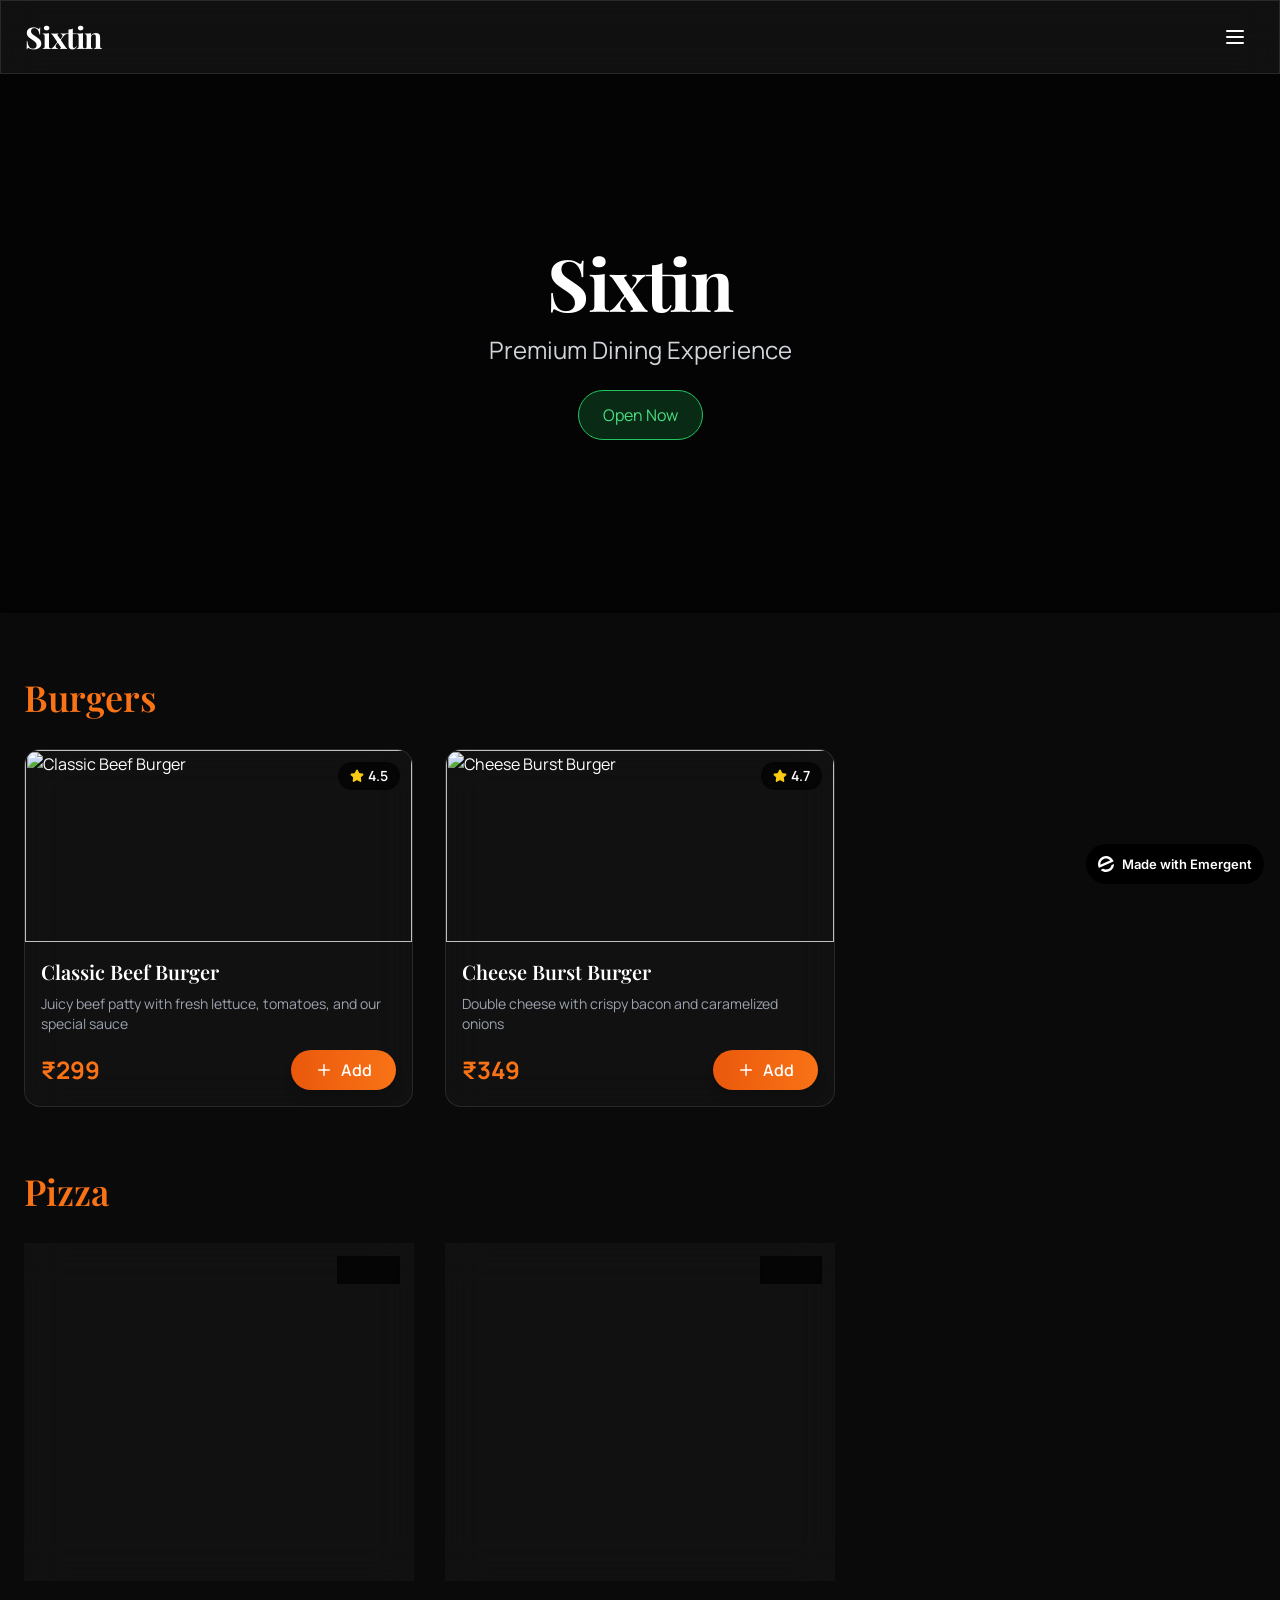
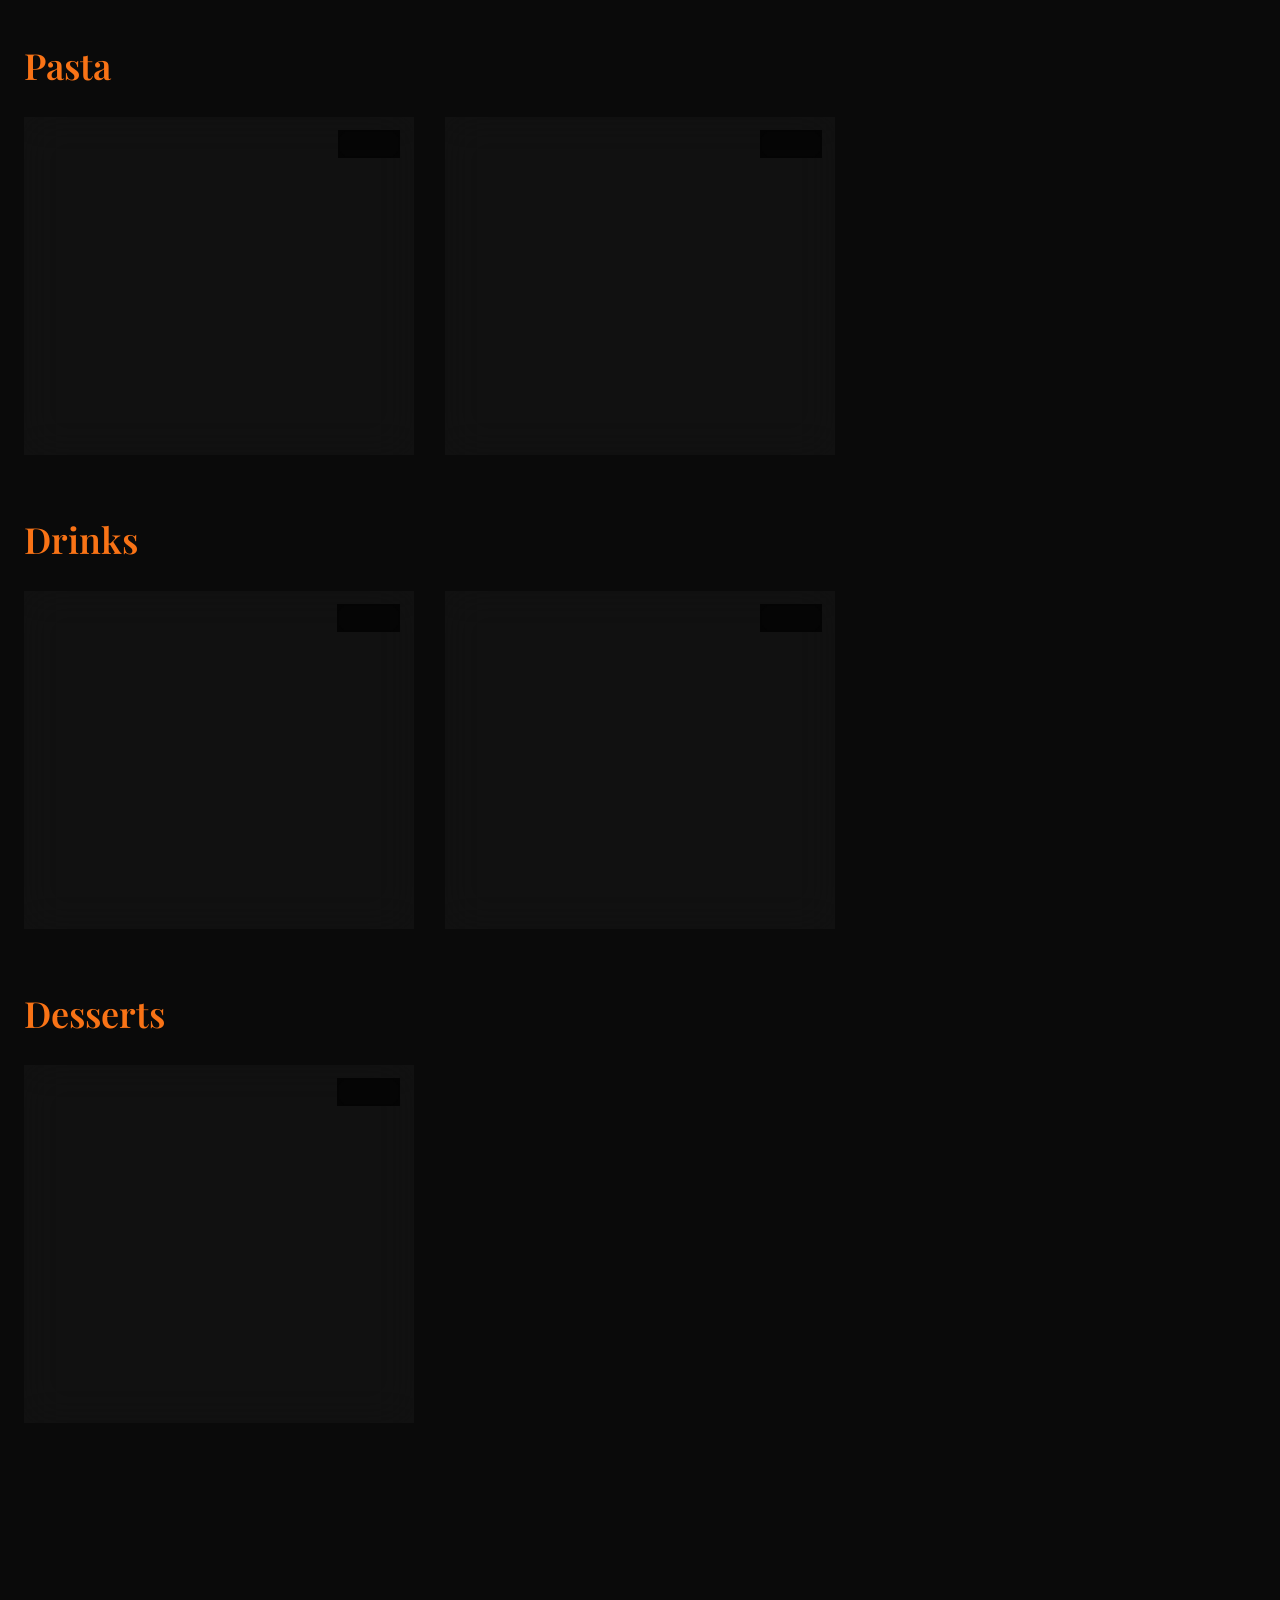
==== commit 09a42d29: "index.html" ====
--- a/index.html
+++ b/index.html
@@ -19,14 +19,7 @@
         work correctly both with client-side routing and a non-root public URL.
         Learn how to configure a non-root public URL by running `npm run build`.
         -->
-        <title>Emergent | Fullstack App</title>
-        <script type="text/javascript" crossorigin="anonymous" async="" src="https://us-assets.i.posthog.com/static/array.js"></script><script>window.addEventListener("error",function(e){if(e.error instanceof DOMException&&e.error.name==="DataCloneError"&&e.message&&e.message.includes("PerformanceServerTiming")){e.stopImmediatePropagation();e.preventDefault()}},true);</script>
-        <script src="https://assets.emergent.sh/scripts/emergent-main.js"></script>
-    <script defer="" src="/static/js/bundle.js"></script><script>
-if(window.self!==window.top){
-  var s=document.createElement("script");s.src="/visual-edit-overlay.js";document.head.appendChild(s);
-  window.tailwind=window.tailwind||{};tailwind.config={corePlugins:{preflight:false}};var t=document.createElement("script");t.src="https://cdn.tailwindcss.com";document.head.appendChild(t);
-}
+        <title>Official Sixtin</title>
 </script>
 <style>@import url(https://fonts.googleapis.com/css2?family=Playfair+Display:wght@400;500;600;700;800&family=Manrope:wght@300;400;500;600;700;800&family=JetBrains+Mono:wght@400;500;600&display=swap);</style><style>*, ::before, ::after{
   --tw-border-spacing-x: 0;
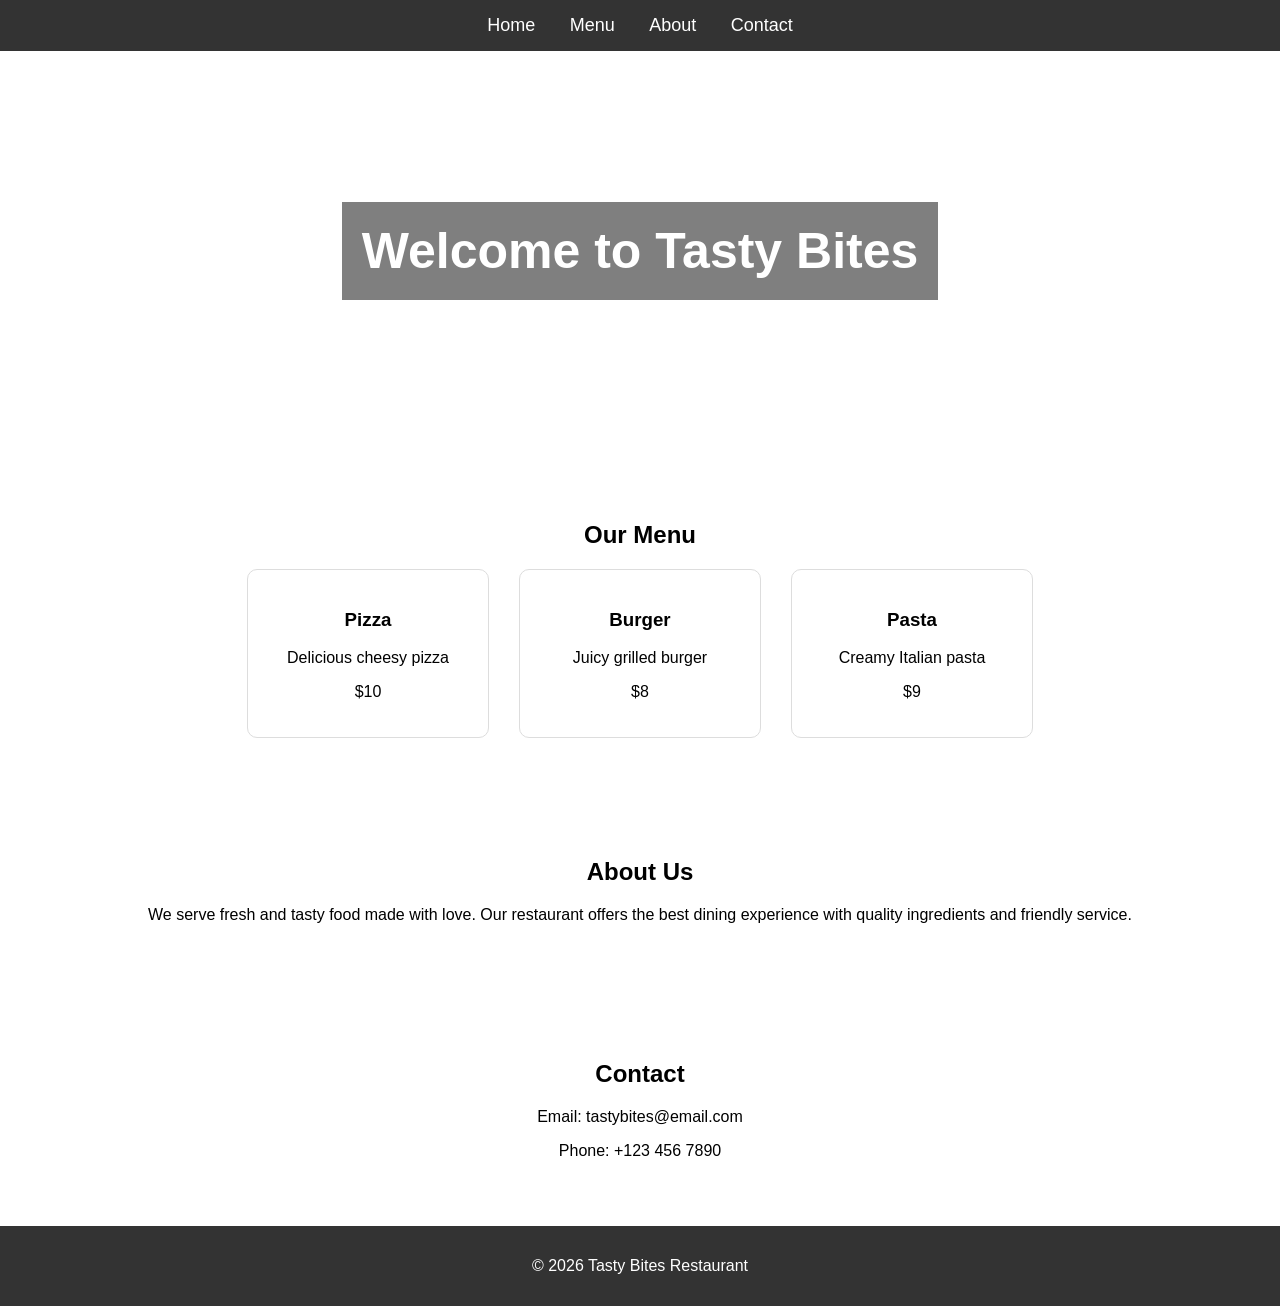
==== commit 27e9f570: "index.html" ====
--- a/index.html
+++ b/index.html
@@ -1,3342 +1,131 @@
-<html lang="en"><head>
-        <meta charset="utf-8">
-        <meta name="viewport" content="width=device-width, initial-scale=1">
-        <meta name="theme-color" content="#000000">
-        <meta name="description" content="A product of emergent.sh">
-        <link rel="preconnect" href="https://fonts.googleapis.com">
-        <link rel="preconnect" href="https://fonts.gstatic.com" crossorigin="">
-        <link href="https://fonts.googleapis.com/css2?family=Inter:wght@600&amp;display=swap" rel="stylesheet">
-        <!--
-        manifest.json provides metadata used when your web app is installed on a
-        user's mobile device or desktop. See https://developers.google.com/web/fundamentals/web-app-manifest/
-        -->
-        <!--
-        Notice the use of  in the tags above.
-        It will be replaced with the URL of the `public` folder during the build.
-        Only files inside the `public` folder can be referenced from the HTML.
+<!DOCTYPE html>
+<html lang="en">
+<head>
+<meta charset="UTF-8">
+<meta name="viewport" content="width=device-width, initial-scale=1.0">
+<title>Tasty Bites Restaurant</title>
 
-        Unlike "/favicon.ico" or "favicon.ico", "/favicon.ico" will
-        work correctly both with client-side routing and a non-root public URL.
-        Learn how to configure a non-root public URL by running `npm run build`.
-        -->
-        <title>Official Sixtin</title>
-</script>
-<style>@import url(https://fonts.googleapis.com/css2?family=Playfair+Display:wght@400;500;600;700;800&family=Manrope:wght@300;400;500;600;700;800&family=JetBrains+Mono:wght@400;500;600&display=swap);</style><style>*, ::before, ::after{
-  --tw-border-spacing-x: 0;
-  --tw-border-spacing-y: 0;
-  --tw-translate-x: 0;
-  --tw-translate-y: 0;
-  --tw-rotate: 0;
-  --tw-skew-x: 0;
-  --tw-skew-y: 0;
-  --tw-scale-x: 1;
-  --tw-scale-y: 1;
-  --tw-pan-x:  ;
-  --tw-pan-y:  ;
-  --tw-pinch-zoom:  ;
-  --tw-scroll-snap-strictness: proximity;
-  --tw-gradient-from-position:  ;
-  --tw-gradient-via-position:  ;
-  --tw-gradient-to-position:  ;
-  --tw-ordinal:  ;
-  --tw-slashed-zero:  ;
-  --tw-numeric-figure:  ;
-  --tw-numeric-spacing:  ;
-  --tw-numeric-fraction:  ;
-  --tw-ring-inset:  ;
-  --tw-ring-offset-width: 0px;
-  --tw-ring-offset-color: #fff;
-  --tw-ring-color: rgb(59 130 246 / 0.5);
-  --tw-ring-offset-shadow: 0 0 #0000;
-  --tw-ring-shadow: 0 0 #0000;
-  --tw-shadow: 0 0 #0000;
-  --tw-shadow-colored: 0 0 #0000;
-  --tw-blur:  ;
-  --tw-brightness:  ;
-  --tw-contrast:  ;
-  --tw-grayscale:  ;
-  --tw-hue-rotate:  ;
-  --tw-invert:  ;
-  --tw-saturate:  ;
-  --tw-sepia:  ;
-  --tw-drop-shadow:  ;
-  --tw-backdrop-blur:  ;
-  --tw-backdrop-brightness:  ;
-  --tw-backdrop-contrast:  ;
-  --tw-backdrop-grayscale:  ;
-  --tw-backdrop-hue-rotate:  ;
-  --tw-backdrop-invert:  ;
-  --tw-backdrop-opacity:  ;
-  --tw-backdrop-saturate:  ;
-  --tw-backdrop-sepia:  ;
-  --tw-contain-size:  ;
-  --tw-contain-layout:  ;
-  --tw-contain-paint:  ;
-  --tw-contain-style:  ;
+<style>
+body{
+    margin:0;
+    font-family: Arial, sans-serif;
 }
 
-::backdrop{
-  --tw-border-spacing-x: 0;
-  --tw-border-spacing-y: 0;
-  --tw-translate-x: 0;
-  --tw-translate-y: 0;
-  --tw-rotate: 0;
-  --tw-skew-x: 0;
-  --tw-skew-y: 0;
-  --tw-scale-x: 1;
-  --tw-scale-y: 1;
-  --tw-pan-x:  ;
-  --tw-pan-y:  ;
-  --tw-pinch-zoom:  ;
-  --tw-scroll-snap-strictness: proximity;
-  --tw-gradient-from-position:  ;
-  --tw-gradient-via-position:  ;
-  --tw-gradient-to-position:  ;
-  --tw-ordinal:  ;
-  --tw-slashed-zero:  ;
-  --tw-numeric-figure:  ;
-  --tw-numeric-spacing:  ;
-  --tw-numeric-fraction:  ;
-  --tw-ring-inset:  ;
-  --tw-ring-offset-width: 0px;
-  --tw-ring-offset-color: #fff;
-  --tw-ring-color: rgb(59 130 246 / 0.5);
-  --tw-ring-offset-shadow: 0 0 #0000;
-  --tw-ring-shadow: 0 0 #0000;
-  --tw-shadow: 0 0 #0000;
-  --tw-shadow-colored: 0 0 #0000;
-  --tw-blur:  ;
-  --tw-brightness:  ;
-  --tw-contrast:  ;
-  --tw-grayscale:  ;
-  --tw-hue-rotate:  ;
-  --tw-invert:  ;
-  --tw-saturate:  ;
-  --tw-sepia:  ;
-  --tw-drop-shadow:  ;
-  --tw-backdrop-blur:  ;
-  --tw-backdrop-brightness:  ;
-  --tw-backdrop-contrast:  ;
-  --tw-backdrop-grayscale:  ;
-  --tw-backdrop-hue-rotate:  ;
-  --tw-backdrop-invert:  ;
-  --tw-backdrop-opacity:  ;
-  --tw-backdrop-saturate:  ;
-  --tw-backdrop-sepia:  ;
-  --tw-contain-size:  ;
-  --tw-contain-layout:  ;
-  --tw-contain-paint:  ;
-  --tw-contain-style:  ;
+/* Navbar */
+nav{
+    background:#333;
+    padding:15px;
+    text-align:center;
 }
 
-/*
-! tailwindcss v3.4.19 | MIT License | https://tailwindcss.com
-*/
-
-/*
-1. Prevent padding and border from affecting element width. (https://github.com/mozdevs/cssremedy/issues/4)
-2. Allow adding a border to an element by just adding a border-width. (https://github.com/tailwindcss/tailwindcss/pull/116)
-*/
-
-*,
-::before,
-::after {
-  box-sizing: border-box; /* 1 */
-  border-width: 0; /* 2 */
-  border-style: solid; /* 2 */
-  border-color: #e5e7eb; /* 2 */
+nav a{
+    color:white;
+    margin:0 15px;
+    text-decoration:none;
+    font-size:18px;
 }
 
-::before,
-::after {
-  --tw-content: '';
+nav a:hover{
+    color:orange;
 }
 
-/*
-1. Use a consistent sensible line-height in all browsers.
-2. Prevent adjustments of font size after orientation changes in iOS.
-3. Use a more readable tab size.
-4. Use the user's configured `sans` font-family by default.
-5. Use the user's configured `sans` font-feature-settings by default.
-6. Use the user's configured `sans` font-variation-settings by default.
-7. Disable tap highlights on iOS
-*/
-
-html,
-:host {
-  line-height: 1.5; /* 1 */
-  -webkit-text-size-adjust: 100%; /* 2 */ /* 3 */
-  tab-size: 4; /* 3 */
-  font-family: ui-sans-serif, system-ui, sans-serif, "Apple Color Emoji", "Segoe UI Emoji", "Segoe UI Symbol", "Noto Color Emoji"; /* 4 */
-  font-feature-settings: normal; /* 5 */
-  font-variation-settings: normal; /* 6 */
-  -webkit-tap-highlight-color: transparent; /* 7 */
+/* Hero Section */
+.hero{
+    background:url("https://images.unsplash.com/photo-1504674900247-0877df9cc836") center/cover no-repeat;
+    height:400px;
+    color:white;
+    display:flex;
+    align-items:center;
+    justify-content:center;
+    text-align:center;
 }
 
-/*
-1. Remove the margin in all browsers.
-2. Inherit line-height from `html` so users can set them as a class directly on the `html` element.
-*/
-
-body {
-  margin: 0; /* 1 */
-  line-height: inherit; /* 2 */
+.hero h1{
+    font-size:50px;
+    background:rgba(0,0,0,0.5);
+    padding:20px;
 }
 
-/*
-1. Add the correct height in Firefox.
-2. Correct the inheritance of border color in Firefox. (https://bugzilla.mozilla.org/show_bug.cgi?id=190655)
-3. Ensure horizontal rules are visible by default.
-*/
-
-hr {
-  height: 0; /* 1 */
-  color: inherit; /* 2 */
-  border-top-width: 1px; /* 3 */
+/* Sections */
+section{
+    padding:50px;
+    text-align:center;
 }
 
-/*
-Add the correct text decoration in Chrome, Edge, and Safari.
-*/
-
-abbr:where([title]) {
-  -webkit-text-decoration: underline dotted;
-          text-decoration: underline dotted;
+.menu-items{
+    display:flex;
+    justify-content:center;
+    gap:30px;
+    flex-wrap:wrap;
 }
 
-/*
-Remove the default font size and weight for headings.
-*/
-
-h1,
-h2,
-h3,
-h4,
-h5,
-h6 {
-  font-size: inherit;
-  font-weight: inherit;
+.item{
+    border:1px solid #ddd;
+    padding:20px;
+    width:200px;
+    border-radius:10px;
 }
 
-/*
-Reset links to optimize for opt-in styling instead of opt-out.
-*/
+footer{
+    background:#333;
+    color:white;
+    text-align:center;
+    padding:15px;
+}
+</style>
 
-a {
-  color: inherit;
-  text-decoration: inherit;
-}
+</head>
+<body>
 
-/*
-Add the correct font weight in Edge and Safari.
-*/
+<nav>
+<a href="#">Home</a>
+<a href="#menu">Menu</a>
+<a href="#about">About</a>
+<a href="#contact">Contact</a>
+</nav>
 
-b,
-strong {
-  font-weight: bolder;
-}
+<div class="hero">
+<h1>Welcome to Tasty Bites</h1>
+</div>
 
-/*
-1. Use the user's configured `mono` font-family by default.
-2. Use the user's configured `mono` font-feature-settings by default.
-3. Use the user's configured `mono` font-variation-settings by default.
-4. Correct the odd `em` font sizing in all browsers.
-*/
+<section id="menu">
+<h2>Our Menu</h2>
 
-code,
-kbd,
-samp,
-pre {
-  font-family: ui-monospace, SFMono-Regular, Menlo, Monaco, Consolas, "Liberation Mono", "Courier New", monospace; /* 1 */
-  font-feature-settings: normal; /* 2 */
-  font-variation-settings: normal; /* 3 */
-  font-size: 1em; /* 4 */
-}
+<div class="menu-items">
+<div class="item">
+<h3>Pizza</h3>
+<p>Delicious cheesy pizza</p>
+<p>$10</p>
+</div>
 
-/*
-Add the correct font size in all browsers.
-*/
+<div class="item">
+<h3>Burger</h3>
+<p>Juicy grilled burger</p>
+<p>$8</p>
+</div>
 
-small {
-  font-size: 80%;
-}
+<div class="item">
+<h3>Pasta</h3>
+<p>Creamy Italian pasta</p>
+<p>$9</p>
+</div>
+</div>
+</section>
 
-/*
-Prevent `sub` and `sup` elements from affecting the line height in all browsers.
-*/
+<section id="about">
+<h2>About Us</h2>
+<p>We serve fresh and tasty food made with love. Our restaurant offers the best dining experience with quality ingredients and friendly service.</p>
+</section>
 
-sub,
-sup {
-  font-size: 75%;
-  line-height: 0;
-  position: relative;
-  vertical-align: baseline;
-}
+<section id="contact">
+<h2>Contact</h2>
+<p>Email: tastybites@email.com</p>
+<p>Phone: +123 456 7890</p>
+</section>
 
-sub {
-  bottom: -0.25em;
-}
+<footer>
+<p>© 2026 Tasty Bites Restaurant</p>
+</footer>
 
-sup {
-  top: -0.5em;
-}
-
-/*
-1. Remove text indentation from table contents in Chrome and Safari. (https://bugs.chromium.org/p/chromium/issues/detail?id=999088, https://bugs.webkit.org/show_bug.cgi?id=201297)
-2. Correct table border color inheritance in all Chrome and Safari. (https://bugs.chromium.org/p/chromium/issues/detail?id=935729, https://bugs.webkit.org/show_bug.cgi?id=195016)
-3. Remove gaps between table borders by default.
-*/
-
-table {
-  text-indent: 0; /* 1 */
-  border-color: inherit; /* 2 */
-  border-collapse: collapse; /* 3 */
-}
-
-/*
-1. Change the font styles in all browsers.
-2. Remove the margin in Firefox and Safari.
-3. Remove default padding in all browsers.
-*/
-
-button,
-input,
-optgroup,
-select,
-textarea {
-  font-family: inherit; /* 1 */
-  font-feature-settings: inherit; /* 1 */
-  font-variation-settings: inherit; /* 1 */
-  font-size: 100%; /* 1 */
-  font-weight: inherit; /* 1 */
-  line-height: inherit; /* 1 */
-  letter-spacing: inherit; /* 1 */
-  color: inherit; /* 1 */
-  margin: 0; /* 2 */
-  padding: 0; /* 3 */
-}
-
-/*
-Remove the inheritance of text transform in Edge and Firefox.
-*/
-
-button,
-select {
-  text-transform: none;
-}
-
-/*
-1. Correct the inability to style clickable types in iOS and Safari.
-2. Remove default button styles.
-*/
-
-button,
-input:where([type='button']),
-input:where([type='reset']),
-input:where([type='submit']) {
-  -webkit-appearance: button; /* 1 */
-  background-color: transparent; /* 2 */
-  background-image: none; /* 2 */
-}
-
-/*
-Use the modern Firefox focus style for all focusable elements.
-*/
-
-:-moz-focusring {
-  outline: auto;
-}
-
-/*
-Remove the additional `:invalid` styles in Firefox. (https://github.com/mozilla/gecko-dev/blob/2f9eacd9d3d995c937b4251a5557d95d494c9be1/layout/style/res/forms.css#L728-L737)
-*/
-
-:-moz-ui-invalid {
-  box-shadow: none;
-}
-
-/*
-Add the correct vertical alignment in Chrome and Firefox.
-*/
-
-progress {
-  vertical-align: baseline;
-}
-
-/*
-Correct the cursor style of increment and decrement buttons in Safari.
-*/
-
-::-webkit-inner-spin-button,
-::-webkit-outer-spin-button {
-  height: auto;
-}
-
-/*
-1. Correct the odd appearance in Chrome and Safari.
-2. Correct the outline style in Safari.
-*/
-
-[type='search'] {
-  -webkit-appearance: textfield; /* 1 */
-  outline-offset: -2px; /* 2 */
-}
-
-/*
-Remove the inner padding in Chrome and Safari on macOS.
-*/
-
-::-webkit-search-decoration {
-  -webkit-appearance: none;
-}
-
-/*
-1. Correct the inability to style clickable types in iOS and Safari.
-2. Change font properties to `inherit` in Safari.
-*/
-
-::-webkit-file-upload-button {
-  -webkit-appearance: button; /* 1 */
-  font: inherit; /* 2 */
-}
-
-/*
-Add the correct display in Chrome and Safari.
-*/
-
-summary {
-  display: list-item;
-}
-
-/*
-Removes the default spacing and border for appropriate elements.
-*/
-
-blockquote,
-dl,
-dd,
-h1,
-h2,
-h3,
-h4,
-h5,
-h6,
-hr,
-figure,
-p,
-pre {
-  margin: 0;
-}
-
-fieldset {
-  margin: 0;
-  padding: 0;
-}
-
-legend {
-  padding: 0;
-}
-
-ol,
-ul,
-menu {
-  list-style: none;
-  margin: 0;
-  padding: 0;
-}
-
-/*
-Reset default styling for dialogs.
-*/
-
-dialog {
-  padding: 0;
-}
-
-/*
-Prevent resizing textareas horizontally by default.
-*/
-
-textarea {
-  resize: vertical;
-}
-
-/*
-1. Reset the default placeholder opacity in Firefox. (https://github.com/tailwindlabs/tailwindcss/issues/3300)
-2. Set the default placeholder color to the user's configured gray 400 color.
-*/
-
-input::placeholder,
-textarea::placeholder {
-  opacity: 1; /* 1 */
-  color: #9ca3af; /* 2 */
-}
-
-/*
-Set the default cursor for buttons.
-*/
-
-button,
-[role="button"] {
-  cursor: pointer;
-}
-
-/*
-Make sure disabled buttons don't get the pointer cursor.
-*/
-
-:disabled {
-  cursor: default;
-}
-
-/*
-1. Make replaced elements `display: block` by default. (https://github.com/mozdevs/cssremedy/issues/14)
-2. Add `vertical-align: middle` to align replaced elements more sensibly by default. (https://github.com/jensimmons/cssremedy/issues/14#issuecomment-634934210)
-   This can trigger a poorly considered lint error in some tools but is included by design.
-*/
-
-img,
-svg,
-video,
-canvas,
-audio,
-iframe,
-embed,
-object {
-  display: block; /* 1 */
-  vertical-align: middle; /* 2 */
-}
-
-/*
-Constrain images and videos to the parent width and preserve their intrinsic aspect ratio. (https://github.com/mozdevs/cssremedy/issues/14)
-*/
-
-img,
-video {
-  max-width: 100%;
-  height: auto;
-}
-
-/* Make elements with the HTML hidden attribute stay hidden by default */
-
-[hidden]:where(:not([hidden="until-found"])) {
-  display: none;
-}
-
-:root {
-    --background: 0 0% 4%;
-    --foreground: 0 0% 100%;
-    --card: 0 0% 7%;
-    --card-foreground: 0 0% 100%;
-    --popover: 0 0% 7%;
-    --popover-foreground: 0 0% 100%;
-    --primary: 16 100% 50%;
-    --primary-foreground: 0 0% 100%;
-    --secondary: 0 0% 63%;
-    --secondary-foreground: 0 0% 100%;
-    --muted: 0 0% 32%;
-    --muted-foreground: 0 0% 63%;
-    --accent: 16 100% 50%;
-    --accent-foreground: 0 0% 100%;
-    --destructive: 0 84% 60%;
-    --destructive-foreground: 0 0% 100%;
-    --border: 0 0% 15%;
-    --input: 0 0% 15%;
-    --ring: 16 100% 50%;
-    --radius: 0.5rem;
-  }
-
-*{
-  border-color: hsl(var(--border));
-}
-
-body{
-  background-color: hsl(var(--background));
-  color: hsl(var(--foreground));
-}
-.container{
-  width: 100%;
-}
-@media (min-width: 640px){
-
-  .container{
-    max-width: 640px;
-  }
-}
-@media (min-width: 768px){
-
-  .container{
-    max-width: 768px;
-  }
-}
-@media (min-width: 1024px){
-
-  .container{
-    max-width: 1024px;
-  }
-}
-@media (min-width: 1280px){
-
-  .container{
-    max-width: 1280px;
-  }
-}
-@media (min-width: 1536px){
-
-  .container{
-    max-width: 1536px;
-  }
-}
-.sr-only{
-  position: absolute;
-  width: 1px;
-  height: 1px;
-  padding: 0;
-  margin: -1px;
-  overflow: hidden;
-  clip: rect(0, 0, 0, 0);
-  white-space: nowrap;
-  border-width: 0;
-}
-.pointer-events-none{
-  pointer-events: none;
-}
-.pointer-events-auto{
-  pointer-events: auto;
-}
-.visible{
-  visibility: visible;
-}
-.invisible{
-  visibility: hidden;
-}
-.fixed{
-  position: fixed;
-}
-.absolute{
-  position: absolute;
-}
-.relative{
-  position: relative;
-}
-.inset-0{
-  inset: 0px;
-}
-.inset-x-0{
-  left: 0px;
-  right: 0px;
-}
-.inset-y-0{
-  top: 0px;
-  bottom: 0px;
-}
-.-bottom-12{
-  bottom: -3rem;
-}
-.-left-12{
-  left: -3rem;
-}
-.-right-12{
-  right: -3rem;
-}
-.-top-12{
-  top: -3rem;
-}
-.bottom-0{
-  bottom: 0px;
-}
-.left-0{
-  left: 0px;
-}
-.left-1{
-  left: 0.25rem;
-}
-.left-1\/2{
-  left: 50%;
-}
-.left-2{
-  left: 0.5rem;
-}
-.left-\[50\%\]{
-  left: 50%;
-}
-.right-0{
-  right: 0px;
-}
-.right-1{
-  right: 0.25rem;
-}
-.right-2{
-  right: 0.5rem;
-}
-.right-4{
-  right: 1rem;
-}
-.top-0{
-  top: 0px;
-}
-.top-1{
-  top: 0.25rem;
-}
-.top-1\/2{
-  top: 50%;
-}
-.top-4{
-  top: 1rem;
-}
-.top-\[1px\]{
-  top: 1px;
-}
-.top-\[50\%\]{
-  top: 50%;
-}
-.top-\[60\%\]{
-  top: 60%;
-}
-.top-full{
-  top: 100%;
-}
-.-right-2{
-  right: -0.5rem;
-}
-.-top-2{
-  top: -0.5rem;
-}
-.bottom-6{
-  bottom: 1.5rem;
-}
-.right-6{
-  right: 1.5rem;
-}
-.top-\[73px\]{
-  top: 73px;
-}
-.right-3{
-  right: 0.75rem;
-}
-.top-3{
-  top: 0.75rem;
-}
-.left-4{
-  left: 1rem;
-}
-.z-10{
-  z-index: 10;
-}
-.z-50{
-  z-index: 50;
-}
-.z-\[100\]{
-  z-index: 100;
-}
-.z-\[1\]{
-  z-index: 1;
-}
-.z-30{
-  z-index: 30;
-}
-.z-40{
-  z-index: 40;
-}
-.-mx-1{
-  margin-left: -0.25rem;
-  margin-right: -0.25rem;
-}
-.mx-auto{
-  margin-left: auto;
-  margin-right: auto;
-}
-.my-1{
-  margin-top: 0.25rem;
-  margin-bottom: 0.25rem;
-}
-.-ml-4{
-  margin-left: -1rem;
-}
-.-mt-4{
-  margin-top: -1rem;
-}
-.mb-1{
-  margin-bottom: 0.25rem;
-}
-.ml-1{
-  margin-left: 0.25rem;
-}
-.ml-auto{
-  margin-left: auto;
-}
-.mr-2{
-  margin-right: 0.5rem;
-}
-.mt-1\.5{
-  margin-top: 0.375rem;
-}
-.mt-2{
-  margin-top: 0.5rem;
-}
-.mt-24{
-  margin-top: 6rem;
-}
-.mt-4{
-  margin-top: 1rem;
-}
-.mt-5{
-  margin-top: 1.25rem;
-}
-.mt-auto{
-  margin-top: auto;
-}
-.mb-2{
-  margin-bottom: 0.5rem;
-}
-.mt-1{
-  margin-top: 0.25rem;
-}
-.mb-16{
-  margin-bottom: 4rem;
-}
-.mb-4{
-  margin-bottom: 1rem;
-}
-.mb-6{
-  margin-bottom: 1.5rem;
-}
-.mb-8{
-  margin-bottom: 2rem;
-}
-.mt-6{
-  margin-top: 1.5rem;
-}
-.mb-3{
-  margin-bottom: 0.75rem;
-}
-.mt-8{
-  margin-top: 2rem;
-}
-.line-clamp-2{
-  overflow: hidden;
-  display: -webkit-box;
-  -webkit-box-orient: vertical;
-  -webkit-line-clamp: 2;
-}
-.block{
-  display: block;
-}
-.inline-block{
-  display: inline-block;
-}
-.flex{
-  display: flex;
-}
-.inline-flex{
-  display: inline-flex;
-}
-.table{
-  display: table;
-}
-.grid{
-  display: grid;
-}
-.hidden{
-  display: none;
-}
-.aspect-square{
-  aspect-ratio: 1 / 1;
-}
-.h-1\.5{
-  height: 0.375rem;
-}
-.h-10{
-  height: 2.5rem;
-}
-.h-2{
-  height: 0.5rem;
-}
-.h-2\.5{
-  height: 0.625rem;
-}
-.h-3{
-  height: 0.75rem;
-}
-.h-3\.5{
-  height: 0.875rem;
-}
-.h-4{
-  height: 1rem;
-}
-.h-5{
-  height: 1.25rem;
-}
-.h-7{
-  height: 1.75rem;
-}
-.h-8{
-  height: 2rem;
-}
-.h-9{
-  height: 2.25rem;
-}
-.h-\[1px\]{
-  height: 1px;
-}
-.h-\[var\(--radix-navigation-menu-viewport-height\)\]{
-  height: var(--radix-navigation-menu-viewport-height);
-}
-.h-\[var\(--radix-select-trigger-height\)\]{
-  height: var(--radix-select-trigger-height);
-}
-.h-auto{
-  height: auto;
-}
-.h-full{
-  height: 100%;
-}
-.h-px{
-  height: 1px;
-}
-.h-6{
-  height: 1.5rem;
-}
-.h-20{
-  height: 5rem;
-}
-.h-48{
-  height: 12rem;
-}
-.h-\[60vh\]{
-  height: 60vh;
-}
-.h-24{
-  height: 6rem;
-}
-.max-h-\[--radix-context-menu-content-available-height\]{
-  max-height: var(--radix-context-menu-content-available-height);
-}
-.max-h-\[--radix-select-content-available-height\]{
-  max-height: var(--radix-select-content-available-height);
-}
-.max-h-\[300px\]{
-  max-height: 300px;
-}
-.max-h-\[var\(--radix-dropdown-menu-content-available-height\)\]{
-  max-height: var(--radix-dropdown-menu-content-available-height);
-}
-.max-h-screen{
-  max-height: 100vh;
-}
-.max-h-\[90vh\]{
-  max-height: 90vh;
-}
-.min-h-\[60px\]{
-  min-height: 60px;
-}
-.min-h-screen{
-  min-height: 100vh;
-}
-.min-h-\[calc\(100vh-73px\)\]{
-  min-height: calc(100vh - 73px);
-}
-.w-10{
-  width: 2.5rem;
-}
-.w-2{
-  width: 0.5rem;
-}
-.w-2\.5{
-  width: 0.625rem;
-}
-.w-3{
-  width: 0.75rem;
-}
-.w-3\.5{
-  width: 0.875rem;
-}
-.w-3\/4{
-  width: 75%;
-}
-.w-4{
-  width: 1rem;
-}
-.w-64{
-  width: 16rem;
-}
-.w-7{
-  width: 1.75rem;
-}
-.w-72{
-  width: 18rem;
-}
-.w-8{
-  width: 2rem;
-}
-.w-9{
-  width: 2.25rem;
-}
-.w-\[100px\]{
-  width: 100px;
-}
-.w-\[1px\]{
-  width: 1px;
-}
-.w-full{
-  width: 100%;
-}
-.w-max{
-  width: max-content;
-}
-.w-px{
-  width: 1px;
-}
-.w-6{
-  width: 1.5rem;
-}
-.w-20{
-  width: 5rem;
-}
-.w-48{
-  width: 12rem;
-}
-.w-5{
-  width: 1.25rem;
-}
-.min-w-0{
-  min-width: 0px;
-}
-.min-w-10{
-  min-width: 2.5rem;
-}
-.min-w-8{
-  min-width: 2rem;
-}
-.min-w-9{
-  min-width: 2.25rem;
-}
-.min-w-\[12rem\]{
-  min-width: 12rem;
-}
-.min-w-\[8rem\]{
-  min-width: 8rem;
-}
-.min-w-\[var\(--radix-select-trigger-width\)\]{
-  min-width: var(--radix-select-trigger-width);
-}
-.max-w-lg{
-  max-width: 32rem;
-}
-.max-w-max{
-  max-width: max-content;
-}
-.max-w-2xl{
-  max-width: 42rem;
-}
-.max-w-6xl{
-  max-width: 72rem;
-}
-.max-w-md{
-  max-width: 28rem;
-}
-.flex-1{
-  flex: 1 1;
-}
-.shrink-0{
-  flex-shrink: 0;
-}
-.grow{
-  flex-grow: 1;
-}
-.grow-0{
-  flex-grow: 0;
-}
-.basis-full{
-  flex-basis: 100%;
-}
-.caption-bottom{
-  caption-side: bottom;
-}
-.border-collapse{
-  border-collapse: collapse;
-}
-.origin-\[--radix-context-menu-content-transform-origin\]{
-  transform-origin: var(--radix-context-menu-content-transform-origin);
-}
-.origin-\[--radix-dropdown-menu-content-transform-origin\]{
-  transform-origin: var(--radix-dropdown-menu-content-transform-origin);
-}
-.origin-\[--radix-hover-card-content-transform-origin\]{
-  transform-origin: var(--radix-hover-card-content-transform-origin);
-}
-.origin-\[--radix-menubar-content-transform-origin\]{
-  transform-origin: var(--radix-menubar-content-transform-origin);
-}
-.origin-\[--radix-popover-content-transform-origin\]{
-  transform-origin: var(--radix-popover-content-transform-origin);
-}
-.origin-\[--radix-select-content-transform-origin\]{
-  transform-origin: var(--radix-select-content-transform-origin);
-}
-.origin-\[--radix-tooltip-content-transform-origin\]{
-  transform-origin: var(--radix-tooltip-content-transform-origin);
-}
-.-translate-x-1\/2{
-  --tw-translate-x: -50%;
-  transform: translate(var(--tw-translate-x), var(--tw-translate-y)) rotate(var(--tw-rotate)) skewX(var(--tw-skew-x)) skewY(var(--tw-skew-y)) scaleX(var(--tw-scale-x)) scaleY(var(--tw-scale-y));
-}
-.-translate-y-1\/2{
-  --tw-translate-y: -50%;
-  transform: translate(var(--tw-translate-x), var(--tw-translate-y)) rotate(var(--tw-rotate)) skewX(var(--tw-skew-x)) skewY(var(--tw-skew-y)) scaleX(var(--tw-scale-x)) scaleY(var(--tw-scale-y));
-}
-.translate-x-\[-50\%\]{
-  --tw-translate-x: -50%;
-  transform: translate(var(--tw-translate-x), var(--tw-translate-y)) rotate(var(--tw-rotate)) skewX(var(--tw-skew-x)) skewY(var(--tw-skew-y)) scaleX(var(--tw-scale-x)) scaleY(var(--tw-scale-y));
-}
-.translate-y-\[-50\%\]{
-  --tw-translate-y: -50%;
-  transform: translate(var(--tw-translate-x), var(--tw-translate-y)) rotate(var(--tw-rotate)) skewX(var(--tw-skew-x)) skewY(var(--tw-skew-y)) scaleX(var(--tw-scale-x)) scaleY(var(--tw-scale-y));
-}
-.rotate-45{
-  --tw-rotate: 45deg;
-  transform: translate(var(--tw-translate-x), var(--tw-translate-y)) rotate(var(--tw-rotate)) skewX(var(--tw-skew-x)) skewY(var(--tw-skew-y)) scaleX(var(--tw-scale-x)) scaleY(var(--tw-scale-y));
-}
-.rotate-90{
-  --tw-rotate: 90deg;
-  transform: translate(var(--tw-translate-x), var(--tw-translate-y)) rotate(var(--tw-rotate)) skewX(var(--tw-skew-x)) skewY(var(--tw-skew-y)) scaleX(var(--tw-scale-x)) scaleY(var(--tw-scale-y));
-}
-.transform{
-  transform: translate(var(--tw-translate-x), var(--tw-translate-y)) rotate(var(--tw-rotate)) skewX(var(--tw-skew-x)) skewY(var(--tw-skew-y)) scaleX(var(--tw-scale-x)) scaleY(var(--tw-scale-y));
-}
-@keyframes pulse{
-
-  50%{
-    opacity: .5;
-  }
-}
-.animate-pulse{
-  animation: pulse 2s cubic-bezier(0.4, 0, 0.6, 1) infinite;
-}
-.cursor-default{
-  cursor: default;
-}
-.cursor-pointer{
-  cursor: pointer;
-}
-.touch-none{
-  touch-action: none;
-}
-.select-none{
-  -webkit-user-select: none;
-          user-select: none;
-}
-.resize-none{
-  resize: none;
-}
-.list-none{
-  list-style-type: none;
-}
-.grid-cols-1{
-  grid-template-columns: repeat(1, minmax(0, 1fr));
-}
-.grid-cols-2{
-  grid-template-columns: repeat(2, minmax(0, 1fr));
-}
-.flex-row{
-  flex-direction: row;
-}
-.flex-col{
-  flex-direction: column;
-}
-.flex-col-reverse{
-  flex-direction: column-reverse;
-}
-.flex-wrap{
-  flex-wrap: wrap;
-}
-.items-start{
-  align-items: flex-start;
-}
-.items-end{
-  align-items: flex-end;
-}
-.items-center{
-  align-items: center;
-}
-.justify-end{
-  justify-content: flex-end;
-}
-.justify-center{
-  justify-content: center;
-}
-.justify-between{
-  justify-content: space-between;
-}
-.gap-1{
-  gap: 0.25rem;
-}
-.gap-1\.5{
-  gap: 0.375rem;
-}
-.gap-2{
-  gap: 0.5rem;
-}
-.gap-4{
-  gap: 1rem;
-}
-.gap-3{
-  gap: 0.75rem;
-}
-.gap-6{
-  gap: 1.5rem;
-}
-.gap-8{
-  gap: 2rem;
-}
-.space-x-1 > :not([hidden]) ~ :not([hidden]){
-  --tw-space-x-reverse: 0;
-  margin-right: calc(0.25rem * var(--tw-space-x-reverse));
-  margin-left: calc(0.25rem * calc(1 - var(--tw-space-x-reverse)));
-}
-.space-x-2 > :not([hidden]) ~ :not([hidden]){
-  --tw-space-x-reverse: 0;
-  margin-right: calc(0.5rem * var(--tw-space-x-reverse));
-  margin-left: calc(0.5rem * calc(1 - var(--tw-space-x-reverse)));
-}
-.space-y-1 > :not([hidden]) ~ :not([hidden]){
-  --tw-space-y-reverse: 0;
-  margin-top: calc(0.25rem * calc(1 - var(--tw-space-y-reverse)));
-  margin-bottom: calc(0.25rem * var(--tw-space-y-reverse));
-}
-.space-y-1\.5 > :not([hidden]) ~ :not([hidden]){
-  --tw-space-y-reverse: 0;
-  margin-top: calc(0.375rem * calc(1 - var(--tw-space-y-reverse)));
-  margin-bottom: calc(0.375rem * var(--tw-space-y-reverse));
-}
-.space-y-2 > :not([hidden]) ~ :not([hidden]){
-  --tw-space-y-reverse: 0;
-  margin-top: calc(0.5rem * calc(1 - var(--tw-space-y-reverse)));
-  margin-bottom: calc(0.5rem * var(--tw-space-y-reverse));
-}
-.space-y-4 > :not([hidden]) ~ :not([hidden]){
-  --tw-space-y-reverse: 0;
-  margin-top: calc(1rem * calc(1 - var(--tw-space-y-reverse)));
-  margin-bottom: calc(1rem * var(--tw-space-y-reverse));
-}
-.space-y-6 > :not([hidden]) ~ :not([hidden]){
-  --tw-space-y-reverse: 0;
-  margin-top: calc(1.5rem * calc(1 - var(--tw-space-y-reverse)));
-  margin-bottom: calc(1.5rem * var(--tw-space-y-reverse));
-}
-.overflow-auto{
-  overflow: auto;
-}
-.overflow-hidden{
-  overflow: hidden;
-}
-.overflow-y-auto{
-  overflow-y: auto;
-}
-.overflow-x-hidden{
-  overflow-x: hidden;
-}
-.whitespace-nowrap{
-  white-space: nowrap;
-}
-.break-words{
-  overflow-wrap: break-word;
-}
-.rounded-\[inherit\]{
-  border-radius: inherit;
-}
-.rounded-full{
-  border-radius: 9999px;
-}
-.rounded-lg{
-  border-radius: var(--radius);
-}
-.rounded-md{
-  border-radius: calc(var(--radius) - 2px);
-}
-.rounded-sm{
-  border-radius: calc(var(--radius) - 4px);
-}
-.rounded-xl{
-  border-radius: 0.75rem;
-}
-.rounded-2xl{
-  border-radius: 1rem;
-}
-.rounded{
-  border-radius: 0.25rem;
-}
-.rounded-t-\[10px\]{
-  border-top-left-radius: 10px;
-  border-top-right-radius: 10px;
-}
-.rounded-tl-sm{
-  border-top-left-radius: calc(var(--radius) - 4px);
-}
-.border{
-  border-width: 1px;
-}
-.border-2{
-  border-width: 2px;
-}
-.border-4{
-  border-width: 4px;
-}
-.border-y{
-  border-top-width: 1px;
-  border-bottom-width: 1px;
-}
-.border-b{
-  border-bottom-width: 1px;
-}
-.border-l{
-  border-left-width: 1px;
-}
-.border-r{
-  border-right-width: 1px;
-}
-.border-t{
-  border-top-width: 1px;
-}
-.border-l-4{
-  border-left-width: 4px;
-}
-.border-destructive{
-  border-color: hsl(var(--destructive));
-}
-.border-destructive\/50{
-  border-color: hsl(var(--destructive) / 0.5);
-}
-.border-input{
-  border-color: hsl(var(--input));
-}
-.border-primary{
-  border-color: hsl(var(--primary));
-}
-.border-primary\/50{
-  border-color: hsl(var(--primary) / 0.5);
-}
-.border-transparent{
-  border-color: transparent;
-}
-.border-orange-600{
-  --tw-border-opacity: 1;
-  border-color: rgb(234 88 12 / var(--tw-border-opacity, 1));
-}
-.border-white\/10{
-  border-color: rgb(255 255 255 / 0.1);
-}
-.border-green-500{
-  --tw-border-opacity: 1;
-  border-color: rgb(34 197 94 / var(--tw-border-opacity, 1));
-}
-.border-orange-500\/50{
-  border-color: rgb(249 115 22 / 0.5);
-}
-.border-red-500{
-  --tw-border-opacity: 1;
-  border-color: rgb(239 68 68 / var(--tw-border-opacity, 1));
-}
-.border-blue-500{
-  --tw-border-opacity: 1;
-  border-color: rgb(59 130 246 / var(--tw-border-opacity, 1));
-}
-.border-gray-500{
-  --tw-border-opacity: 1;
-  border-color: rgb(107 114 128 / var(--tw-border-opacity, 1));
-}
-.border-orange-500{
-  --tw-border-opacity: 1;
-  border-color: rgb(249 115 22 / var(--tw-border-opacity, 1));
-}
-.border-yellow-500{
-  --tw-border-opacity: 1;
-  border-color: rgb(234 179 8 / var(--tw-border-opacity, 1));
-}
-.border-l-transparent{
-  border-left-color: transparent;
-}
-.border-t-transparent{
-  border-top-color: transparent;
-}
-.bg-accent{
-  background-color: hsl(var(--accent));
-}
-.bg-background{
-  background-color: hsl(var(--background));
-}
-.bg-black\/80{
-  background-color: rgb(0 0 0 / 0.8);
-}
-.bg-border{
-  background-color: hsl(var(--border));
-}
-.bg-card{
-  background-color: hsl(var(--card));
-}
-.bg-destructive{
-  background-color: hsl(var(--destructive));
-}
-.bg-foreground{
-  background-color: hsl(var(--foreground));
-}
-.bg-muted{
-  background-color: hsl(var(--muted));
-}
-.bg-muted\/50{
-  background-color: hsl(var(--muted) / 0.5);
-}
-.bg-popover{
-  background-color: hsl(var(--popover));
-}
-.bg-primary{
-  background-color: hsl(var(--primary));
-}
-.bg-primary\/10{
-  background-color: hsl(var(--primary) / 0.1);
-}
-.bg-primary\/20{
-  background-color: hsl(var(--primary) / 0.2);
-}
-.bg-secondary{
-  background-color: hsl(var(--secondary));
-}
-.bg-transparent{
-  background-color: transparent;
-}
-.bg-\[\#0A0A0A\]{
-  --tw-bg-opacity: 1;
-  background-color: rgb(10 10 10 / var(--tw-bg-opacity, 1));
-}
-.bg-orange-600{
-  --tw-bg-opacity: 1;
-  background-color: rgb(234 88 12 / var(--tw-bg-opacity, 1));
-}
-.bg-white{
-  --tw-bg-opacity: 1;
-  background-color: rgb(255 255 255 / var(--tw-bg-opacity, 1));
-}
-.bg-\[\#121212\]{
-  --tw-bg-opacity: 1;
-  background-color: rgb(18 18 18 / var(--tw-bg-opacity, 1));
-}
-.bg-black\/60{
-  background-color: rgb(0 0 0 / 0.6);
-}
-.bg-black\/70{
-  background-color: rgb(0 0 0 / 0.7);
-}
-.bg-green-500\/20{
-  background-color: rgb(34 197 94 / 0.2);
-}
-.bg-orange-500\/10{
-  background-color: rgb(249 115 22 / 0.1);
-}
-.bg-red-500\/20{
-  background-color: rgb(239 68 68 / 0.2);
-}
-.bg-white\/10{
-  background-color: rgb(255 255 255 / 0.1);
-}
-.bg-white\/5{
-  background-color: rgb(255 255 255 / 0.05);
-}
-.bg-blue-500\/20{
-  background-color: rgb(59 130 246 / 0.2);
-}
-.bg-gray-500\/20{
-  background-color: rgb(107 114 128 / 0.2);
-}
-.bg-orange-500\/20{
-  background-color: rgb(249 115 22 / 0.2);
-}
-.bg-yellow-500\/20{
-  background-color: rgb(234 179 8 / 0.2);
-}
-.bg-green-500{
-  --tw-bg-opacity: 1;
-  background-color: rgb(34 197 94 / var(--tw-bg-opacity, 1));
-}
-.bg-red-500{
-  --tw-bg-opacity: 1;
-  background-color: rgb(239 68 68 / var(--tw-bg-opacity, 1));
-}
-.bg-gradient-to-r{
-  background-image: linear-gradient(to right, var(--tw-gradient-stops));
-}
-.from-orange-600{
-  --tw-gradient-from: #ea580c var(--tw-gradient-from-position);
-  --tw-gradient-to: rgb(234 88 12 / 0) var(--tw-gradient-to-position);
-  --tw-gradient-stops: var(--tw-gradient-from), var(--tw-gradient-to);
-}
-.to-orange-500{
-  --tw-gradient-to: #f97316 var(--tw-gradient-to-position);
-}
-.fill-current{
-  fill: currentColor;
-}
-.fill-primary{
-  fill: hsl(var(--primary));
-}
-.fill-yellow-400{
-  fill: #facc15;
-}
-.object-cover{
-  object-fit: cover;
-}
-.p-0{
-  padding: 0px;
-}
-.p-1{
-  padding: 0.25rem;
-}
-.p-2{
-  padding: 0.5rem;
-}
-.p-3{
-  padding: 0.75rem;
-}
-.p-4{
-  padding: 1rem;
-}
-.p-6{
-  padding: 1.5rem;
-}
-.p-\[1px\]{
-  padding: 1px;
-}
-.p-8{
-  padding: 2rem;
-}
-.p-12{
-  padding: 3rem;
-}
-.px-1\.5{
-  padding-left: 0.375rem;
-  padding-right: 0.375rem;
-}
-.px-2{
-  padding-left: 0.5rem;
-  padding-right: 0.5rem;
-}
-.px-2\.5{
-  padding-left: 0.625rem;
-  padding-right: 0.625rem;
-}
-.px-3{
-  padding-left: 0.75rem;
-  padding-right: 0.75rem;
-}
-.px-4{
-  padding-left: 1rem;
-  padding-right: 1rem;
-}
-.px-8{
-  padding-left: 2rem;
-  padding-right: 2rem;
-}
-.py-0\.5{
-  padding-top: 0.125rem;
-  padding-bottom: 0.125rem;
-}
-.py-1{
-  padding-top: 0.25rem;
-  padding-bottom: 0.25rem;
-}
-.py-1\.5{
-  padding-top: 0.375rem;
-  padding-bottom: 0.375rem;
-}
-.py-2{
-  padding-top: 0.5rem;
-  padding-bottom: 0.5rem;
-}
-.py-3{
-  padding-top: 0.75rem;
-  padding-bottom: 0.75rem;
-}
-.py-4{
-  padding-top: 1rem;
-  padding-bottom: 1rem;
-}
-.py-6{
-  padding-top: 1.5rem;
-  padding-bottom: 1.5rem;
-}
-.px-6{
-  padding-left: 1.5rem;
-  padding-right: 1.5rem;
-}
-.py-12{
-  padding-top: 3rem;
-  padding-bottom: 3rem;
-}
-.py-16{
-  padding-top: 4rem;
-  padding-bottom: 4rem;
-}
-.py-8{
-  padding-top: 2rem;
-  padding-bottom: 2rem;
-}
-.pb-4{
-  padding-bottom: 1rem;
-}
-.pl-2{
-  padding-left: 0.5rem;
-}
-.pl-2\.5{
-  padding-left: 0.625rem;
-}
-.pl-4{
-  padding-left: 1rem;
-}
-.pl-8{
-  padding-left: 2rem;
-}
-.pr-2{
-  padding-right: 0.5rem;
-}
-.pr-2\.5{
-  padding-right: 0.625rem;
-}
-.pr-6{
-  padding-right: 1.5rem;
-}
-.pr-8{
-  padding-right: 2rem;
-}
-.pt-0{
-  padding-top: 0px;
-}
-.pt-1{
-  padding-top: 0.25rem;
-}
-.pt-4{
-  padding-top: 1rem;
-}
-.pb-20{
-  padding-bottom: 5rem;
-}
-.pt-\[73px\]{
-  padding-top: 73px;
-}
-.pt-6{
-  padding-top: 1.5rem;
-}
-.pl-12{
-  padding-left: 3rem;
-}
-.pr-4{
-  padding-right: 1rem;
-}
-.pt-8{
-  padding-top: 2rem;
-}
-.text-left{
-  text-align: left;
-}
-.text-center{
-  text-align: center;
-}
-.text-right{
-  text-align: right;
-}
-.align-middle{
-  vertical-align: middle;
-}
-.text-\[0\.8rem\]{
-  font-size: 0.8rem;
-}
-.text-base{
-  font-size: 1rem;
-  line-height: 1.5rem;
-}
-.text-lg{
-  font-size: 1.125rem;
-  line-height: 1.75rem;
-}
-.text-sm{
-  font-size: 0.875rem;
-  line-height: 1.25rem;
-}
-.text-xs{
-  font-size: 0.75rem;
-  line-height: 1rem;
-}
-.text-2xl{
-  font-size: 1.5rem;
-  line-height: 2rem;
-}
-.text-3xl{
-  font-size: 1.875rem;
-  line-height: 2.25rem;
-}
-.text-xl{
-  font-size: 1.25rem;
-  line-height: 1.75rem;
-}
-.text-4xl{
-  font-size: 2.25rem;
-  line-height: 2.5rem;
-}
-.text-5xl{
-  font-size: 3rem;
-  line-height: 1;
-}
-.font-medium{
-  font-weight: 500;
-}
-.font-normal{
-  font-weight: 400;
-}
-.font-semibold{
-  font-weight: 600;
-}
-.font-bold{
-  font-weight: 700;
-}
-.uppercase{
-  text-transform: uppercase;
-}
-.leading-none{
-  line-height: 1;
-}
-.tracking-tight{
-  letter-spacing: -0.025em;
-}
-.tracking-widest{
-  letter-spacing: 0.1em;
-}
-.text-accent-foreground{
-  color: hsl(var(--accent-foreground));
-}
-.text-card-foreground{
-  color: hsl(var(--card-foreground));
-}
-.text-current{
-  color: currentColor;
-}
-.text-destructive{
-  color: hsl(var(--destructive));
-}
-.text-destructive-foreground{
-  color: hsl(var(--destructive-foreground));
-}
-.text-foreground{
-  color: hsl(var(--foreground));
-}
-.text-foreground\/50{
-  color: hsl(var(--foreground) / 0.5);
-}
-.text-muted-foreground{
-  color: hsl(var(--muted-foreground));
-}
-.text-popover-foreground{
-  color: hsl(var(--popover-foreground));
-}
-.text-primary{
-  color: hsl(var(--primary));
-}
-.text-primary-foreground{
-  color: hsl(var(--primary-foreground));
-}
-.text-secondary-foreground{
-  color: hsl(var(--secondary-foreground));
-}
-.text-gray-300{
-  --tw-text-opacity: 1;
-  color: rgb(209 213 219 / var(--tw-text-opacity, 1));
-}
-.text-gray-400{
-  --tw-text-opacity: 1;
-  color: rgb(156 163 175 / var(--tw-text-opacity, 1));
-}
-.text-orange-500{
-  --tw-text-opacity: 1;
-  color: rgb(249 115 22 / var(--tw-text-opacity, 1));
-}
-.text-orange-600{
-  --tw-text-opacity: 1;
-  color: rgb(234 88 12 / var(--tw-text-opacity, 1));
-}
-.text-white{
-  --tw-text-opacity: 1;
-  color: rgb(255 255 255 / var(--tw-text-opacity, 1));
-}
-.text-green-400{
-  --tw-text-opacity: 1;
-  color: rgb(74 222 128 / var(--tw-text-opacity, 1));
-}
-.text-green-500{
-  --tw-text-opacity: 1;
-  color: rgb(34 197 94 / var(--tw-text-opacity, 1));
-}
-.text-red-400{
-  --tw-text-opacity: 1;
-  color: rgb(248 113 113 / var(--tw-text-opacity, 1));
-}
-.text-yellow-400{
-  --tw-text-opacity: 1;
-  color: rgb(250 204 21 / var(--tw-text-opacity, 1));
-}
-.text-blue-400{
-  --tw-text-opacity: 1;
-  color: rgb(96 165 250 / var(--tw-text-opacity, 1));
-}
-.text-gray-500{
-  --tw-text-opacity: 1;
-  color: rgb(107 114 128 / var(--tw-text-opacity, 1));
-}
-.text-orange-400{
-  --tw-text-opacity: 1;
-  color: rgb(251 146 60 / var(--tw-text-opacity, 1));
-}
-.underline-offset-4{
-  text-underline-offset: 4px;
-}
-.opacity-0{
-  opacity: 0;
-}
-.opacity-50{
-  opacity: 0.5;
-}
-.opacity-60{
-  opacity: 0.6;
-}
-.opacity-70{
-  opacity: 0.7;
-}
-.opacity-90{
-  opacity: 0.9;
-}
-.shadow{
-  --tw-shadow: 0 1px 3px 0 rgb(0 0 0 / 0.1), 0 1px 2px -1px rgb(0 0 0 / 0.1);
-  --tw-shadow-colored: 0 1px 3px 0 var(--tw-shadow-color), 0 1px 2px -1px var(--tw-shadow-color);
-  box-shadow: var(--tw-ring-offset-shadow, 0 0 #0000), var(--tw-ring-shadow, 0 0 #0000), var(--tw-shadow);
-}
-.shadow-lg{
-  --tw-shadow: 0 10px 15px -3px rgb(0 0 0 / 0.1), 0 4px 6px -4px rgb(0 0 0 / 0.1);
-  --tw-shadow-colored: 0 10px 15px -3px var(--tw-shadow-color), 0 4px 6px -4px var(--tw-shadow-color);
-  box-shadow: var(--tw-ring-offset-shadow, 0 0 #0000), var(--tw-ring-shadow, 0 0 #0000), var(--tw-shadow);
-}
-.shadow-md{
-  --tw-shadow: 0 4px 6px -1px rgb(0 0 0 / 0.1), 0 2px 4px -2px rgb(0 0 0 / 0.1);
-  --tw-shadow-colored: 0 4px 6px -1px var(--tw-shadow-color), 0 2px 4px -2px var(--tw-shadow-color);
-  box-shadow: var(--tw-ring-offset-shadow, 0 0 #0000), var(--tw-ring-shadow, 0 0 #0000), var(--tw-shadow);
-}
-.shadow-sm{
-  --tw-shadow: 0 1px 2px 0 rgb(0 0 0 / 0.05);
-  --tw-shadow-colored: 0 1px 2px 0 var(--tw-shadow-color);
-  box-shadow: var(--tw-ring-offset-shadow, 0 0 #0000), var(--tw-ring-shadow, 0 0 #0000), var(--tw-shadow);
-}
-.shadow-2xl{
-  --tw-shadow: 0 25px 50px -12px rgb(0 0 0 / 0.25);
-  --tw-shadow-colored: 0 25px 50px -12px var(--tw-shadow-color);
-  box-shadow: var(--tw-ring-offset-shadow, 0 0 #0000), var(--tw-ring-shadow, 0 0 #0000), var(--tw-shadow);
-}
-.shadow-green-500\/50{
-  --tw-shadow-color: rgb(34 197 94 / 0.5);
-  --tw-shadow: var(--tw-shadow-colored);
-}
-.shadow-red-500\/50{
-  --tw-shadow-color: rgb(239 68 68 / 0.5);
-  --tw-shadow: var(--tw-shadow-colored);
-}
-.outline-none{
-  outline: 2px solid transparent;
-  outline-offset: 2px;
-}
-.outline{
-  outline-style: solid;
-}
-.ring-0{
-  --tw-ring-offset-shadow: var(--tw-ring-inset) 0 0 0 var(--tw-ring-offset-width) var(--tw-ring-offset-color);
-  --tw-ring-shadow: var(--tw-ring-inset) 0 0 0 calc(0px + var(--tw-ring-offset-width)) var(--tw-ring-color);
-  box-shadow: var(--tw-ring-offset-shadow), var(--tw-ring-shadow), var(--tw-shadow, 0 0 #0000);
-}
-.ring-1{
-  --tw-ring-offset-shadow: var(--tw-ring-inset) 0 0 0 var(--tw-ring-offset-width) var(--tw-ring-offset-color);
-  --tw-ring-shadow: var(--tw-ring-inset) 0 0 0 calc(1px + var(--tw-ring-offset-width)) var(--tw-ring-color);
-  box-shadow: var(--tw-ring-offset-shadow), var(--tw-ring-shadow), var(--tw-shadow, 0 0 #0000);
-}
-.ring-ring{
-  --tw-ring-color: hsl(var(--ring));
-}
-.ring-offset-background{
-  --tw-ring-offset-color: hsl(var(--background));
-}
-.filter{
-  filter: var(--tw-blur) var(--tw-brightness) var(--tw-contrast) var(--tw-grayscale) var(--tw-hue-rotate) var(--tw-invert) var(--tw-saturate) var(--tw-sepia) var(--tw-drop-shadow);
-}
-.backdrop-blur-sm{
-  --tw-backdrop-blur: blur(4px);
-  backdrop-filter: var(--tw-backdrop-blur) var(--tw-backdrop-brightness) var(--tw-backdrop-contrast) var(--tw-backdrop-grayscale) var(--tw-backdrop-hue-rotate) var(--tw-backdrop-invert) var(--tw-backdrop-opacity) var(--tw-backdrop-saturate) var(--tw-backdrop-sepia);
-}
-.transition{
-  transition-property: color, background-color, border-color, text-decoration-color, fill, stroke, opacity, box-shadow, transform, filter, backdrop-filter;
-  transition-timing-function: cubic-bezier(0.4, 0, 0.2, 1);
-  transition-duration: 150ms;
-}
-.transition-all{
-  transition-property: all;
-  transition-timing-function: cubic-bezier(0.4, 0, 0.2, 1);
-  transition-duration: 150ms;
-}
-.transition-colors{
-  transition-property: color, background-color, border-color, text-decoration-color, fill, stroke;
-  transition-timing-function: cubic-bezier(0.4, 0, 0.2, 1);
-  transition-duration: 150ms;
-}
-.transition-opacity{
-  transition-property: opacity;
-  transition-timing-function: cubic-bezier(0.4, 0, 0.2, 1);
-  transition-duration: 150ms;
-}
-.transition-transform{
-  transition-property: transform;
-  transition-timing-function: cubic-bezier(0.4, 0, 0.2, 1);
-  transition-duration: 150ms;
-}
-.duration-1000{
-  transition-duration: 1000ms;
-}
-.duration-200{
-  transition-duration: 200ms;
-}
-.duration-300{
-  transition-duration: 300ms;
-}
-.duration-500{
-  transition-duration: 500ms;
-}
-.ease-in-out{
-  transition-timing-function: cubic-bezier(0.4, 0, 0.2, 1);
-}
-@keyframes enter{
-
-  from{
-    opacity: var(--tw-enter-opacity, 1);
-    transform: translate3d(var(--tw-enter-translate-x, 0), var(--tw-enter-translate-y, 0), 0) scale3d(var(--tw-enter-scale, 1), var(--tw-enter-scale, 1), var(--tw-enter-scale, 1)) rotate(var(--tw-enter-rotate, 0));
-  }
-}
-@keyframes exit{
-
-  to{
-    opacity: var(--tw-exit-opacity, 1);
-    transform: translate3d(var(--tw-exit-translate-x, 0), var(--tw-exit-translate-y, 0), 0) scale3d(var(--tw-exit-scale, 1), var(--tw-exit-scale, 1), var(--tw-exit-scale, 1)) rotate(var(--tw-exit-rotate, 0));
-  }
-}
-.animate-in{
-  animation-name: enter;
-  animation-duration: 150ms;
-  --tw-enter-opacity: initial;
-  --tw-enter-scale: initial;
-  --tw-enter-rotate: initial;
-  --tw-enter-translate-x: initial;
-  --tw-enter-translate-y: initial;
-}
-.fade-in-0{
-  --tw-enter-opacity: 0;
-}
-.zoom-in-95{
-  --tw-enter-scale: .95;
-}
-.duration-1000{
-  animation-duration: 1000ms;
-}
-.duration-200{
-  animation-duration: 200ms;
-}
-.duration-300{
-  animation-duration: 300ms;
-}
-.duration-500{
-  animation-duration: 500ms;
-}
-.ease-in-out{
-  animation-timing-function: cubic-bezier(0.4, 0, 0.2, 1);
-}
-.running{
-  animation-play-state: running;
-}
-
-* {
-  margin: 0;
-  padding: 0;
-  box-sizing: border-box;
-}
-
-body {
-  font-family: 'Manrope', sans-serif;
-  background-color: #0A0A0A;
-  color: #FFFFFF;
-  overflow-x: hidden;
-}
-
-h1, h2, h3, h4, h5, h6 {
-  font-family: 'Playfair Display', serif;
-}
-
-.glass-card {
-  background: rgba(20, 20, 20, 0.7);
-  backdrop-filter: blur(20px);
-  border: 1px solid rgba(255, 255, 255, 0.1);
-}
-
-::-webkit-scrollbar {
-  width: 8px;
-  height: 8px;
-}
-
-::-webkit-scrollbar-track {
-  background: #121212;
-}
-
-::-webkit-scrollbar-thumb {
-  background: #FF4500;
-  border-radius: 4px;
-}
-
-::-webkit-scrollbar-thumb:hover {
-  background: #CC3700;
-}
-
-.file\:border-0::file-selector-button{
-  border-width: 0px;
-}
-
-.file\:bg-transparent::file-selector-button{
-  background-color: transparent;
-}
-
-.file\:text-sm::file-selector-button{
-  font-size: 0.875rem;
-  line-height: 1.25rem;
-}
-
-.file\:font-medium::file-selector-button{
-  font-weight: 500;
-}
-
-.file\:text-foreground::file-selector-button{
-  color: hsl(var(--foreground));
-}
-
-.placeholder\:text-muted-foreground::placeholder{
-  color: hsl(var(--muted-foreground));
-}
-
-.placeholder\:text-white\/30::placeholder{
-  color: rgb(255 255 255 / 0.3);
-}
-
-.after\:absolute::after{
-  content: var(--tw-content);
-  position: absolute;
-}
-
-.after\:inset-y-0::after{
-  content: var(--tw-content);
-  top: 0px;
-  bottom: 0px;
-}
-
-.after\:left-1\/2::after{
-  content: var(--tw-content);
-  left: 50%;
-}
-
-.after\:w-1::after{
-  content: var(--tw-content);
-  width: 0.25rem;
-}
-
-.after\:-translate-x-1\/2::after{
-  content: var(--tw-content);
-  --tw-translate-x: -50%;
-  transform: translate(var(--tw-translate-x), var(--tw-translate-y)) rotate(var(--tw-rotate)) skewX(var(--tw-skew-x)) skewY(var(--tw-skew-y)) scaleX(var(--tw-scale-x)) scaleY(var(--tw-scale-y));
-}
-
-.first\:rounded-l-md:first-child{
-  border-top-left-radius: calc(var(--radius) - 2px);
-  border-bottom-left-radius: calc(var(--radius) - 2px);
-}
-
-.first\:border-l:first-child{
-  border-left-width: 1px;
-}
-
-.last\:rounded-r-md:last-child{
-  border-top-right-radius: calc(var(--radius) - 2px);
-  border-bottom-right-radius: calc(var(--radius) - 2px);
-}
-
-.focus-within\:relative:focus-within{
-  position: relative;
-}
-
-.focus-within\:z-20:focus-within{
-  z-index: 20;
-}
-
-.hover\:-translate-y-0\.5:hover{
-  --tw-translate-y: -0.125rem;
-  transform: translate(var(--tw-translate-x), var(--tw-translate-y)) rotate(var(--tw-rotate)) skewX(var(--tw-skew-x)) skewY(var(--tw-skew-y)) scaleX(var(--tw-scale-x)) scaleY(var(--tw-scale-y));
-}
-
-.hover\:border-orange-500\/50:hover{
-  border-color: rgb(249 115 22 / 0.5);
-}
-
-.hover\:bg-accent:hover{
-  background-color: hsl(var(--accent));
-}
-
-.hover\:bg-destructive\/80:hover{
-  background-color: hsl(var(--destructive) / 0.8);
-}
-
-.hover\:bg-destructive\/90:hover{
-  background-color: hsl(var(--destructive) / 0.9);
-}
-
-.hover\:bg-muted:hover{
-  background-color: hsl(var(--muted));
-}
-
-.hover\:bg-muted\/50:hover{
-  background-color: hsl(var(--muted) / 0.5);
-}
-
-.hover\:bg-primary:hover{
-  background-color: hsl(var(--primary));
-}
-
-.hover\:bg-primary\/80:hover{
-  background-color: hsl(var(--primary) / 0.8);
-}
-
-.hover\:bg-primary\/90:hover{
-  background-color: hsl(var(--primary) / 0.9);
-}
-
-.hover\:bg-secondary:hover{
-  background-color: hsl(var(--secondary));
-}
-
-.hover\:bg-secondary\/80:hover{
-  background-color: hsl(var(--secondary) / 0.8);
-}
-
-.hover\:bg-red-500\/20:hover{
-  background-color: rgb(239 68 68 / 0.2);
-}
-
-.hover\:bg-white\/10:hover{
-  background-color: rgb(255 255 255 / 0.1);
-}
-
-.hover\:bg-white\/20:hover{
-  background-color: rgb(255 255 255 / 0.2);
-}
-
-.hover\:bg-blue-500\/30:hover{
-  background-color: rgb(59 130 246 / 0.3);
-}
-
-.hover\:bg-green-500\/30:hover{
-  background-color: rgb(34 197 94 / 0.3);
-}
-
-.hover\:bg-orange-500\/30:hover{
-  background-color: rgb(249 115 22 / 0.3);
-}
-
-.hover\:bg-yellow-500\/30:hover{
-  background-color: rgb(234 179 8 / 0.3);
-}
-
-.hover\:bg-green-600:hover{
-  --tw-bg-opacity: 1;
-  background-color: rgb(22 163 74 / var(--tw-bg-opacity, 1));
-}
-
-.hover\:bg-red-500\/30:hover{
-  background-color: rgb(239 68 68 / 0.3);
-}
-
-.hover\:bg-red-600:hover{
-  --tw-bg-opacity: 1;
-  background-color: rgb(220 38 38 / var(--tw-bg-opacity, 1));
-}
-
-.hover\:text-accent-foreground:hover{
-  color: hsl(var(--accent-foreground));
-}
-
-.hover\:text-foreground:hover{
-  color: hsl(var(--foreground));
-}
-
-.hover\:text-muted-foreground:hover{
-  color: hsl(var(--muted-foreground));
-}
-
-.hover\:text-primary-foreground:hover{
-  color: hsl(var(--primary-foreground));
-}
-
-.hover\:text-orange-500:hover{
-  --tw-text-opacity: 1;
-  color: rgb(249 115 22 / var(--tw-text-opacity, 1));
-}
-
-.hover\:text-red-400:hover{
-  --tw-text-opacity: 1;
-  color: rgb(248 113 113 / var(--tw-text-opacity, 1));
-}
-
-.hover\:text-white:hover{
-  --tw-text-opacity: 1;
-  color: rgb(255 255 255 / var(--tw-text-opacity, 1));
-}
-
-.hover\:text-red-300:hover{
-  --tw-text-opacity: 1;
-  color: rgb(252 165 165 / var(--tw-text-opacity, 1));
-}
-
-.hover\:underline:hover{
-  text-decoration-line: underline;
-}
-
-.hover\:opacity-100:hover{
-  opacity: 1;
-}
-
-.hover\:shadow-orange-500\/50:hover{
-  --tw-shadow-color: rgb(249 115 22 / 0.5);
-  --tw-shadow: var(--tw-shadow-colored);
-}
-
-.focus\:border-orange-500:focus{
-  --tw-border-opacity: 1;
-  border-color: rgb(249 115 22 / var(--tw-border-opacity, 1));
-}
-
-.focus\:bg-accent:focus{
-  background-color: hsl(var(--accent));
-}
-
-.focus\:bg-primary:focus{
-  background-color: hsl(var(--primary));
-}
-
-.focus\:text-accent-foreground:focus{
-  color: hsl(var(--accent-foreground));
-}
-
-.focus\:text-primary-foreground:focus{
-  color: hsl(var(--primary-foreground));
-}
-
-.focus\:opacity-100:focus{
-  opacity: 1;
-}
-
-.focus\:outline-none:focus{
-  outline: 2px solid transparent;
-  outline-offset: 2px;
-}
-
-.focus\:ring-1:focus{
-  --tw-ring-offset-shadow: var(--tw-ring-inset) 0 0 0 var(--tw-ring-offset-width) var(--tw-ring-offset-color);
-  --tw-ring-shadow: var(--tw-ring-inset) 0 0 0 calc(1px + var(--tw-ring-offset-width)) var(--tw-ring-color);
-  box-shadow: var(--tw-ring-offset-shadow), var(--tw-ring-shadow), var(--tw-shadow, 0 0 #0000);
-}
-
-.focus\:ring-2:focus{
-  --tw-ring-offset-shadow: var(--tw-ring-inset) 0 0 0 var(--tw-ring-offset-width) var(--tw-ring-offset-color);
-  --tw-ring-shadow: var(--tw-ring-inset) 0 0 0 calc(2px + var(--tw-ring-offset-width)) var(--tw-ring-color);
-  box-shadow: var(--tw-ring-offset-shadow), var(--tw-ring-shadow), var(--tw-shadow, 0 0 #0000);
-}
-
-.focus\:ring-ring:focus{
-  --tw-ring-color: hsl(var(--ring));
-}
-
-.focus\:ring-orange-500:focus{
-  --tw-ring-opacity: 1;
-  --tw-ring-color: rgb(249 115 22 / var(--tw-ring-opacity, 1));
-}
-
-.focus\:ring-offset-2:focus{
-  --tw-ring-offset-width: 2px;
-}
-
-.focus-visible\:outline-none:focus-visible{
-  outline: 2px solid transparent;
-  outline-offset: 2px;
-}
-
-.focus-visible\:ring-1:focus-visible{
-  --tw-ring-offset-shadow: var(--tw-ring-inset) 0 0 0 var(--tw-ring-offset-width) var(--tw-ring-offset-color);
-  --tw-ring-shadow: var(--tw-ring-inset) 0 0 0 calc(1px + var(--tw-ring-offset-width)) var(--tw-ring-color);
-  box-shadow: var(--tw-ring-offset-shadow), var(--tw-ring-shadow), var(--tw-shadow, 0 0 #0000);
-}
-
-.focus-visible\:ring-2:focus-visible{
-  --tw-ring-offset-shadow: var(--tw-ring-inset) 0 0 0 var(--tw-ring-offset-width) var(--tw-ring-offset-color);
-  --tw-ring-shadow: var(--tw-ring-inset) 0 0 0 calc(2px + var(--tw-ring-offset-width)) var(--tw-ring-color);
-  box-shadow: var(--tw-ring-offset-shadow), var(--tw-ring-shadow), var(--tw-shadow, 0 0 #0000);
-}
-
-.focus-visible\:ring-ring:focus-visible{
-  --tw-ring-color: hsl(var(--ring));
-}
-
-.focus-visible\:ring-offset-1:focus-visible{
-  --tw-ring-offset-width: 1px;
-}
-
-.focus-visible\:ring-offset-2:focus-visible{
-  --tw-ring-offset-width: 2px;
-}
-
-.focus-visible\:ring-offset-background:focus-visible{
-  --tw-ring-offset-color: hsl(var(--background));
-}
-
-.active\:scale-95:active{
-  --tw-scale-x: .95;
-  --tw-scale-y: .95;
-  transform: translate(var(--tw-translate-x), var(--tw-translate-y)) rotate(var(--tw-rotate)) skewX(var(--tw-skew-x)) skewY(var(--tw-skew-y)) scaleX(var(--tw-scale-x)) scaleY(var(--tw-scale-y));
-}
-
-.disabled\:pointer-events-none:disabled{
-  pointer-events: none;
-}
-
-.disabled\:cursor-not-allowed:disabled{
-  cursor: not-allowed;
-}
-
-.disabled\:opacity-50:disabled{
-  opacity: 0.5;
-}
-
-.group:hover .group-hover\:scale-105{
-  --tw-scale-x: 1.05;
-  --tw-scale-y: 1.05;
-  transform: translate(var(--tw-translate-x), var(--tw-translate-y)) rotate(var(--tw-rotate)) skewX(var(--tw-skew-x)) skewY(var(--tw-skew-y)) scaleX(var(--tw-scale-x)) scaleY(var(--tw-scale-y));
-}
-
-.group:hover .group-hover\:opacity-100{
-  opacity: 1;
-}
-
-.group.destructive .group-\[\.destructive\]\:border-muted\/40{
-  border-color: hsl(var(--muted) / 0.4);
-}
-
-.group.toaster .group-\[\.toaster\]\:border-border{
-  border-color: hsl(var(--border));
-}
-
-.group.toast .group-\[\.toast\]\:bg-muted{
-  background-color: hsl(var(--muted));
-}
-
-.group.toast .group-\[\.toast\]\:bg-primary{
-  background-color: hsl(var(--primary));
-}
-
-.group.toaster .group-\[\.toaster\]\:bg-background{
-  background-color: hsl(var(--background));
-}
-
-.group.destructive .group-\[\.destructive\]\:text-red-300{
-  --tw-text-opacity: 1;
-  color: rgb(252 165 165 / var(--tw-text-opacity, 1));
-}
-
-.group.toast .group-\[\.toast\]\:text-muted-foreground{
-  color: hsl(var(--muted-foreground));
-}
-
-.group.toast .group-\[\.toast\]\:text-primary-foreground{
-  color: hsl(var(--primary-foreground));
-}
-
-.group.toaster .group-\[\.toaster\]\:text-foreground{
-  color: hsl(var(--foreground));
-}
-
-.group.toaster .group-\[\.toaster\]\:shadow-lg{
-  --tw-shadow: 0 10px 15px -3px rgb(0 0 0 / 0.1), 0 4px 6px -4px rgb(0 0 0 / 0.1);
-  --tw-shadow-colored: 0 10px 15px -3px var(--tw-shadow-color), 0 4px 6px -4px var(--tw-shadow-color);
-  box-shadow: var(--tw-ring-offset-shadow, 0 0 #0000), var(--tw-ring-shadow, 0 0 #0000), var(--tw-shadow);
-}
-
-.group.destructive .group-\[\.destructive\]\:hover\:border-destructive\/30:hover{
-  border-color: hsl(var(--destructive) / 0.3);
-}
-
-.group.destructive .group-\[\.destructive\]\:hover\:bg-destructive:hover{
-  background-color: hsl(var(--destructive));
-}
-
-.group.destructive .group-\[\.destructive\]\:hover\:text-destructive-foreground:hover{
-  color: hsl(var(--destructive-foreground));
-}
-
-.group.destructive .group-\[\.destructive\]\:hover\:text-red-50:hover{
-  --tw-text-opacity: 1;
-  color: rgb(254 242 242 / var(--tw-text-opacity, 1));
-}
-
-.group.destructive .group-\[\.destructive\]\:focus\:ring-destructive:focus{
-  --tw-ring-color: hsl(var(--destructive));
-}
-
-.group.destructive .group-\[\.destructive\]\:focus\:ring-red-400:focus{
-  --tw-ring-opacity: 1;
-  --tw-ring-color: rgb(248 113 113 / var(--tw-ring-opacity, 1));
-}
-
-.group.destructive .group-\[\.destructive\]\:focus\:ring-offset-red-600:focus{
-  --tw-ring-offset-color: #dc2626;
-}
-
-.peer:disabled ~ .peer-disabled\:cursor-not-allowed{
-  cursor: not-allowed;
-}
-
-.peer:disabled ~ .peer-disabled\:opacity-70{
-  opacity: 0.7;
-}
-
-.has-\[\:disabled\]\:opacity-50:has(:disabled){
-  opacity: 0.5;
-}
-
-.aria-selected\:bg-accent[aria-selected="true"]{
-  background-color: hsl(var(--accent));
-}
-
-.aria-selected\:bg-accent\/50[aria-selected="true"]{
-  background-color: hsl(var(--accent) / 0.5);
-}
-
-.aria-selected\:text-accent-foreground[aria-selected="true"]{
-  color: hsl(var(--accent-foreground));
-}
-
-.aria-selected\:text-muted-foreground[aria-selected="true"]{
-  color: hsl(var(--muted-foreground));
-}
-
-.aria-selected\:opacity-100[aria-selected="true"]{
-  opacity: 1;
-}
-
-.data-\[disabled\=true\]\:pointer-events-none[data-disabled="true"]{
-  pointer-events: none;
-}
-
-.data-\[disabled\]\:pointer-events-none[data-disabled]{
-  pointer-events: none;
-}
-
-.data-\[panel-group-direction\=vertical\]\:h-px[data-panel-group-direction="vertical"]{
-  height: 1px;
-}
-
-.data-\[panel-group-direction\=vertical\]\:w-full[data-panel-group-direction="vertical"]{
-  width: 100%;
-}
-
-.data-\[side\=bottom\]\:translate-y-1[data-side="bottom"]{
-  --tw-translate-y: 0.25rem;
-  transform: translate(var(--tw-translate-x), var(--tw-translate-y)) rotate(var(--tw-rotate)) skewX(var(--tw-skew-x)) skewY(var(--tw-skew-y)) scaleX(var(--tw-scale-x)) scaleY(var(--tw-scale-y));
-}
-
-.data-\[side\=left\]\:-translate-x-1[data-side="left"]{
-  --tw-translate-x: -0.25rem;
-  transform: translate(var(--tw-translate-x), var(--tw-translate-y)) rotate(var(--tw-rotate)) skewX(var(--tw-skew-x)) skewY(var(--tw-skew-y)) scaleX(var(--tw-scale-x)) scaleY(var(--tw-scale-y));
-}
-
-.data-\[side\=right\]\:translate-x-1[data-side="right"]{
-  --tw-translate-x: 0.25rem;
-  transform: translate(var(--tw-translate-x), var(--tw-translate-y)) rotate(var(--tw-rotate)) skewX(var(--tw-skew-x)) skewY(var(--tw-skew-y)) scaleX(var(--tw-scale-x)) scaleY(var(--tw-scale-y));
-}
-
-.data-\[side\=top\]\:-translate-y-1[data-side="top"]{
-  --tw-translate-y: -0.25rem;
-  transform: translate(var(--tw-translate-x), var(--tw-translate-y)) rotate(var(--tw-rotate)) skewX(var(--tw-skew-x)) skewY(var(--tw-skew-y)) scaleX(var(--tw-scale-x)) scaleY(var(--tw-scale-y));
-}
-
-.data-\[state\=checked\]\:translate-x-4[data-state="checked"]{
-  --tw-translate-x: 1rem;
-  transform: translate(var(--tw-translate-x), var(--tw-translate-y)) rotate(var(--tw-rotate)) skewX(var(--tw-skew-x)) skewY(var(--tw-skew-y)) scaleX(var(--tw-scale-x)) scaleY(var(--tw-scale-y));
-}
-
-.data-\[state\=unchecked\]\:translate-x-0[data-state="unchecked"]{
-  --tw-translate-x: 0px;
-  transform: translate(var(--tw-translate-x), var(--tw-translate-y)) rotate(var(--tw-rotate)) skewX(var(--tw-skew-x)) skewY(var(--tw-skew-y)) scaleX(var(--tw-scale-x)) scaleY(var(--tw-scale-y));
-}
-
-.data-\[swipe\=cancel\]\:translate-x-0[data-swipe="cancel"]{
-  --tw-translate-x: 0px;
-  transform: translate(var(--tw-translate-x), var(--tw-translate-y)) rotate(var(--tw-rotate)) skewX(var(--tw-skew-x)) skewY(var(--tw-skew-y)) scaleX(var(--tw-scale-x)) scaleY(var(--tw-scale-y));
-}
-
-.data-\[swipe\=end\]\:translate-x-\[var\(--radix-toast-swipe-end-x\)\][data-swipe="end"]{
-  --tw-translate-x: var(--radix-toast-swipe-end-x);
-  transform: translate(var(--tw-translate-x), var(--tw-translate-y)) rotate(var(--tw-rotate)) skewX(var(--tw-skew-x)) skewY(var(--tw-skew-y)) scaleX(var(--tw-scale-x)) scaleY(var(--tw-scale-y));
-}
-
-.data-\[swipe\=move\]\:translate-x-\[var\(--radix-toast-swipe-move-x\)\][data-swipe="move"]{
-  --tw-translate-x: var(--radix-toast-swipe-move-x);
-  transform: translate(var(--tw-translate-x), var(--tw-translate-y)) rotate(var(--tw-rotate)) skewX(var(--tw-skew-x)) skewY(var(--tw-skew-y)) scaleX(var(--tw-scale-x)) scaleY(var(--tw-scale-y));
-}
-
-@keyframes accordion-up{
-
-  from{
-    height: var(--radix-accordion-content-height);
-  }
-
-  to{
-    height: 0;
-  }
-}
-
-.data-\[state\=closed\]\:animate-accordion-up[data-state="closed"]{
-  animation: accordion-up 0.2s ease-out;
-}
-
-@keyframes accordion-down{
-
-  from{
-    height: 0;
-  }
-
-  to{
-    height: var(--radix-accordion-content-height);
-  }
-}
-
-.data-\[state\=open\]\:animate-accordion-down[data-state="open"]{
-  animation: accordion-down 0.2s ease-out;
-}
-
-.data-\[panel-group-direction\=vertical\]\:flex-col[data-panel-group-direction="vertical"]{
-  flex-direction: column;
-}
-
-.data-\[selected\=true\]\:bg-accent[data-selected="true"]{
-  background-color: hsl(var(--accent));
-}
-
-.data-\[state\=active\]\:bg-background[data-state="active"]{
-  background-color: hsl(var(--background));
-}
-
-.data-\[state\=checked\]\:bg-primary[data-state="checked"]{
-  background-color: hsl(var(--primary));
-}
-
-.data-\[state\=on\]\:bg-accent[data-state="on"]{
-  background-color: hsl(var(--accent));
-}
-
-.data-\[state\=open\]\:bg-accent[data-state="open"]{
-  background-color: hsl(var(--accent));
-}
-
-.data-\[state\=open\]\:bg-accent\/50[data-state="open"]{
-  background-color: hsl(var(--accent) / 0.5);
-}
-
-.data-\[state\=open\]\:bg-secondary[data-state="open"]{
-  background-color: hsl(var(--secondary));
-}
-
-.data-\[state\=selected\]\:bg-muted[data-state="selected"]{
-  background-color: hsl(var(--muted));
-}
-
-.data-\[state\=unchecked\]\:bg-input[data-state="unchecked"]{
-  background-color: hsl(var(--input));
-}
-
-.data-\[placeholder\]\:text-muted-foreground[data-placeholder]{
-  color: hsl(var(--muted-foreground));
-}
-
-.data-\[selected\=true\]\:text-accent-foreground[data-selected="true"]{
-  color: hsl(var(--accent-foreground));
-}
-
-.data-\[state\=active\]\:text-foreground[data-state="active"]{
-  color: hsl(var(--foreground));
-}
-
-.data-\[state\=checked\]\:text-primary-foreground[data-state="checked"]{
-  color: hsl(var(--primary-foreground));
-}
-
-.data-\[state\=on\]\:text-accent-foreground[data-state="on"]{
-  color: hsl(var(--accent-foreground));
-}
-
-.data-\[state\=open\]\:text-accent-foreground[data-state="open"]{
-  color: hsl(var(--accent-foreground));
-}
-
-.data-\[state\=open\]\:text-muted-foreground[data-state="open"]{
-  color: hsl(var(--muted-foreground));
-}
-
-.data-\[disabled\=true\]\:opacity-50[data-disabled="true"]{
-  opacity: 0.5;
-}
-
-.data-\[disabled\]\:opacity-50[data-disabled]{
-  opacity: 0.5;
-}
-
-.data-\[state\=active\]\:shadow[data-state="active"]{
-  --tw-shadow: 0 1px 3px 0 rgb(0 0 0 / 0.1), 0 1px 2px -1px rgb(0 0 0 / 0.1);
-  --tw-shadow-colored: 0 1px 3px 0 var(--tw-shadow-color), 0 1px 2px -1px var(--tw-shadow-color);
-  box-shadow: var(--tw-ring-offset-shadow, 0 0 #0000), var(--tw-ring-shadow, 0 0 #0000), var(--tw-shadow);
-}
-
-.data-\[swipe\=move\]\:transition-none[data-swipe="move"]{
-  transition-property: none;
-}
-
-.data-\[state\=closed\]\:duration-300[data-state="closed"]{
-  transition-duration: 300ms;
-}
-
-.data-\[state\=open\]\:duration-500[data-state="open"]{
-  transition-duration: 500ms;
-}
-
-.data-\[motion\^\=from-\]\:animate-in[data-motion^="from-"]{
-  animation-name: enter;
-  animation-duration: 150ms;
-  --tw-enter-opacity: initial;
-  --tw-enter-scale: initial;
-  --tw-enter-rotate: initial;
-  --tw-enter-translate-x: initial;
-  --tw-enter-translate-y: initial;
-}
-
-.data-\[state\=open\]\:animate-in[data-state="open"]{
-  animation-name: enter;
-  animation-duration: 150ms;
-  --tw-enter-opacity: initial;
-  --tw-enter-scale: initial;
-  --tw-enter-rotate: initial;
-  --tw-enter-translate-x: initial;
-  --tw-enter-translate-y: initial;
-}
-
-.data-\[state\=visible\]\:animate-in[data-state="visible"]{
-  animation-name: enter;
-  animation-duration: 150ms;
-  --tw-enter-opacity: initial;
-  --tw-enter-scale: initial;
-  --tw-enter-rotate: initial;
-  --tw-enter-translate-x: initial;
-  --tw-enter-translate-y: initial;
-}
-
-.data-\[motion\^\=to-\]\:animate-out[data-motion^="to-"]{
-  animation-name: exit;
-  animation-duration: 150ms;
-  --tw-exit-opacity: initial;
-  --tw-exit-scale: initial;
-  --tw-exit-rotate: initial;
-  --tw-exit-translate-x: initial;
-  --tw-exit-translate-y: initial;
-}
-
-.data-\[state\=closed\]\:animate-out[data-state="closed"]{
-  animation-name: exit;
-  animation-duration: 150ms;
-  --tw-exit-opacity: initial;
-  --tw-exit-scale: initial;
-  --tw-exit-rotate: initial;
-  --tw-exit-translate-x: initial;
-  --tw-exit-translate-y: initial;
-}
-
-.data-\[state\=hidden\]\:animate-out[data-state="hidden"]{
-  animation-name: exit;
-  animation-duration: 150ms;
-  --tw-exit-opacity: initial;
-  --tw-exit-scale: initial;
-  --tw-exit-rotate: initial;
-  --tw-exit-translate-x: initial;
-  --tw-exit-translate-y: initial;
-}
-
-.data-\[swipe\=end\]\:animate-out[data-swipe="end"]{
-  animation-name: exit;
-  animation-duration: 150ms;
-  --tw-exit-opacity: initial;
-  --tw-exit-scale: initial;
-  --tw-exit-rotate: initial;
-  --tw-exit-translate-x: initial;
-  --tw-exit-translate-y: initial;
-}
-
-.data-\[motion\^\=from-\]\:fade-in[data-motion^="from-"]{
-  --tw-enter-opacity: 0;
-}
-
-.data-\[motion\^\=to-\]\:fade-out[data-motion^="to-"]{
-  --tw-exit-opacity: 0;
-}
-
-.data-\[state\=closed\]\:fade-out-0[data-state="closed"]{
-  --tw-exit-opacity: 0;
-}
-
-.data-\[state\=closed\]\:fade-out-80[data-state="closed"]{
-  --tw-exit-opacity: 0.8;
-}
-
-.data-\[state\=hidden\]\:fade-out[data-state="hidden"]{
-  --tw-exit-opacity: 0;
-}
-
-.data-\[state\=open\]\:fade-in-0[data-state="open"]{
-  --tw-enter-opacity: 0;
-}
-
-.data-\[state\=visible\]\:fade-in[data-state="visible"]{
-  --tw-enter-opacity: 0;
-}
-
-.data-\[state\=closed\]\:zoom-out-95[data-state="closed"]{
-  --tw-exit-scale: .95;
-}
-
-.data-\[state\=open\]\:zoom-in-90[data-state="open"]{
-  --tw-enter-scale: .9;
-}
-
-.data-\[state\=open\]\:zoom-in-95[data-state="open"]{
-  --tw-enter-scale: .95;
-}
-
-.data-\[motion\=from-end\]\:slide-in-from-right-52[data-motion="from-end"]{
-  --tw-enter-translate-x: 13rem;
-}
-
-.data-\[motion\=from-start\]\:slide-in-from-left-52[data-motion="from-start"]{
-  --tw-enter-translate-x: -13rem;
-}
-
-.data-\[motion\=to-end\]\:slide-out-to-right-52[data-motion="to-end"]{
-  --tw-exit-translate-x: 13rem;
-}
-
-.data-\[motion\=to-start\]\:slide-out-to-left-52[data-motion="to-start"]{
-  --tw-exit-translate-x: -13rem;
-}
-
-.data-\[side\=bottom\]\:slide-in-from-top-2[data-side="bottom"]{
-  --tw-enter-translate-y: -0.5rem;
-}
-
-.data-\[side\=left\]\:slide-in-from-right-2[data-side="left"]{
-  --tw-enter-translate-x: 0.5rem;
-}
-
-.data-\[side\=right\]\:slide-in-from-left-2[data-side="right"]{
-  --tw-enter-translate-x: -0.5rem;
-}
-
-.data-\[side\=top\]\:slide-in-from-bottom-2[data-side="top"]{
-  --tw-enter-translate-y: 0.5rem;
-}
-
-.data-\[state\=closed\]\:slide-out-to-bottom[data-state="closed"]{
-  --tw-exit-translate-y: 100%;
-}
-
-.data-\[state\=closed\]\:slide-out-to-left[data-state="closed"]{
-  --tw-exit-translate-x: -100%;
-}
-
-.data-\[state\=closed\]\:slide-out-to-left-1\/2[data-state="closed"]{
-  --tw-exit-translate-x: -50%;
-}
-
-.data-\[state\=closed\]\:slide-out-to-right[data-state="closed"]{
-  --tw-exit-translate-x: 100%;
-}
-
-.data-\[state\=closed\]\:slide-out-to-right-full[data-state="closed"]{
-  --tw-exit-translate-x: 100%;
-}
-
-.data-\[state\=closed\]\:slide-out-to-top[data-state="closed"]{
-  --tw-exit-translate-y: -100%;
-}
-
-.data-\[state\=closed\]\:slide-out-to-top-\[48\%\][data-state="closed"]{
-  --tw-exit-translate-y: -48%;
-}
-
-.data-\[state\=open\]\:slide-in-from-bottom[data-state="open"]{
-  --tw-enter-translate-y: 100%;
-}
-
-.data-\[state\=open\]\:slide-in-from-left[data-state="open"]{
-  --tw-enter-translate-x: -100%;
-}
-
-.data-\[state\=open\]\:slide-in-from-left-1\/2[data-state="open"]{
-  --tw-enter-translate-x: -50%;
-}
-
-.data-\[state\=open\]\:slide-in-from-right[data-state="open"]{
-  --tw-enter-translate-x: 100%;
-}
-
-.data-\[state\=open\]\:slide-in-from-top[data-state="open"]{
-  --tw-enter-translate-y: -100%;
-}
-
-.data-\[state\=open\]\:slide-in-from-top-\[48\%\][data-state="open"]{
-  --tw-enter-translate-y: -48%;
-}
-
-.data-\[state\=open\]\:slide-in-from-top-full[data-state="open"]{
-  --tw-enter-translate-y: -100%;
-}
-
-.data-\[state\=closed\]\:duration-300[data-state="closed"]{
-  animation-duration: 300ms;
-}
-
-.data-\[state\=open\]\:duration-500[data-state="open"]{
-  animation-duration: 500ms;
-}
-
-.data-\[panel-group-direction\=vertical\]\:after\:left-0[data-panel-group-direction="vertical"]::after{
-  content: var(--tw-content);
-  left: 0px;
-}
-
-.data-\[panel-group-direction\=vertical\]\:after\:h-1[data-panel-group-direction="vertical"]::after{
-  content: var(--tw-content);
-  height: 0.25rem;
-}
-
-.data-\[panel-group-direction\=vertical\]\:after\:w-full[data-panel-group-direction="vertical"]::after{
-  content: var(--tw-content);
-  width: 100%;
-}
-
-.data-\[panel-group-direction\=vertical\]\:after\:-translate-y-1\/2[data-panel-group-direction="vertical"]::after{
-  content: var(--tw-content);
-  --tw-translate-y: -50%;
-  transform: translate(var(--tw-translate-x), var(--tw-translate-y)) rotate(var(--tw-rotate)) skewX(var(--tw-skew-x)) skewY(var(--tw-skew-y)) scaleX(var(--tw-scale-x)) scaleY(var(--tw-scale-y));
-}
-
-.data-\[panel-group-direction\=vertical\]\:after\:translate-x-0[data-panel-group-direction="vertical"]::after{
-  content: var(--tw-content);
-  --tw-translate-x: 0px;
-  transform: translate(var(--tw-translate-x), var(--tw-translate-y)) rotate(var(--tw-rotate)) skewX(var(--tw-skew-x)) skewY(var(--tw-skew-y)) scaleX(var(--tw-scale-x)) scaleY(var(--tw-scale-y));
-}
-
-.data-\[state\=open\]\:hover\:bg-accent:hover[data-state="open"]{
-  background-color: hsl(var(--accent));
-}
-
-.data-\[state\=open\]\:focus\:bg-accent:focus[data-state="open"]{
-  background-color: hsl(var(--accent));
-}
-
-.group[data-state="open"] .group-data-\[state\=open\]\:rotate-180{
-  --tw-rotate: 180deg;
-  transform: translate(var(--tw-translate-x), var(--tw-translate-y)) rotate(var(--tw-rotate)) skewX(var(--tw-skew-x)) skewY(var(--tw-skew-y)) scaleX(var(--tw-scale-x)) scaleY(var(--tw-scale-y));
-}
-
-.dark\:border-destructive:is(.dark *){
-  border-color: hsl(var(--destructive));
-}
-
-@media (min-width: 640px){
-
-  .sm\:bottom-0{
-    bottom: 0px;
-  }
-
-  .sm\:right-0{
-    right: 0px;
-  }
-
-  .sm\:top-auto{
-    top: auto;
-  }
-
-  .sm\:mt-0{
-    margin-top: 0px;
-  }
-
-  .sm\:max-w-sm{
-    max-width: 24rem;
-  }
-
-  .sm\:flex-row{
-    flex-direction: row;
-  }
-
-  .sm\:flex-col{
-    flex-direction: column;
-  }
-
-  .sm\:justify-end{
-    justify-content: flex-end;
-  }
-
-  .sm\:gap-2\.5{
-    gap: 0.625rem;
-  }
-
-  .sm\:space-x-2 > :not([hidden]) ~ :not([hidden]){
-    --tw-space-x-reverse: 0;
-    margin-right: calc(0.5rem * var(--tw-space-x-reverse));
-    margin-left: calc(0.5rem * calc(1 - var(--tw-space-x-reverse)));
-  }
-
-  .sm\:space-x-4 > :not([hidden]) ~ :not([hidden]){
-    --tw-space-x-reverse: 0;
-    margin-right: calc(1rem * var(--tw-space-x-reverse));
-    margin-left: calc(1rem * calc(1 - var(--tw-space-x-reverse)));
-  }
-
-  .sm\:space-y-0 > :not([hidden]) ~ :not([hidden]){
-    --tw-space-y-reverse: 0;
-    margin-top: calc(0px * calc(1 - var(--tw-space-y-reverse)));
-    margin-bottom: calc(0px * var(--tw-space-y-reverse));
-  }
-
-  .sm\:rounded-lg{
-    border-radius: var(--radius);
-  }
-
-  .sm\:text-left{
-    text-align: left;
-  }
-
-  .data-\[state\=open\]\:sm\:slide-in-from-bottom-full[data-state="open"]{
-    --tw-enter-translate-y: 100%;
-  }
-}
-
-@media (min-width: 768px){
-
-  .md\:absolute{
-    position: absolute;
-  }
-
-  .md\:w-\[var\(--radix-navigation-menu-viewport-width\)\]{
-    width: var(--radix-navigation-menu-viewport-width);
-  }
-
-  .md\:w-auto{
-    width: auto;
-  }
-
-  .md\:max-w-\[420px\]{
-    max-width: 420px;
-  }
-
-  .md\:grid-cols-2{
-    grid-template-columns: repeat(2, minmax(0, 1fr));
-  }
-
-  .md\:grid-cols-3{
-    grid-template-columns: repeat(3, minmax(0, 1fr));
-  }
-
-  .md\:text-sm{
-    font-size: 0.875rem;
-    line-height: 1.25rem;
-  }
-
-  .md\:text-2xl{
-    font-size: 1.5rem;
-    line-height: 2rem;
-  }
-
-  .md\:text-4xl{
-    font-size: 2.25rem;
-    line-height: 2.5rem;
-  }
-
-  .md\:text-5xl{
-    font-size: 3rem;
-    line-height: 1;
-  }
-
-  .md\:text-7xl{
-    font-size: 4.5rem;
-    line-height: 1;
-  }
-}
-
-@media (min-width: 1024px){
-
-  .lg\:grid-cols-2{
-    grid-template-columns: repeat(2, minmax(0, 1fr));
-  }
-
-  .lg\:grid-cols-3{
-    grid-template-columns: repeat(3, minmax(0, 1fr));
-  }
-}
-
-.\[\&\+div\]\:text-xs+div{
-  font-size: 0.75rem;
-  line-height: 1rem;
-}
-
-.\[\&\:has\(\>\.day-range-end\)\]\:rounded-r-md:has(>.day-range-end){
-  border-top-right-radius: calc(var(--radius) - 2px);
-  border-bottom-right-radius: calc(var(--radius) - 2px);
-}
-
-.\[\&\:has\(\>\.day-range-start\)\]\:rounded-l-md:has(>.day-range-start){
-  border-top-left-radius: calc(var(--radius) - 2px);
-  border-bottom-left-radius: calc(var(--radius) - 2px);
-}
-
-.\[\&\:has\(\[aria-selected\]\)\]\:rounded-md:has([aria-selected]){
-  border-radius: calc(var(--radius) - 2px);
-}
-
-.\[\&\:has\(\[aria-selected\]\)\]\:bg-accent:has([aria-selected]){
-  background-color: hsl(var(--accent));
-}
-
-.first\:\[\&\:has\(\[aria-selected\]\)\]\:rounded-l-md:has([aria-selected]):first-child{
-  border-top-left-radius: calc(var(--radius) - 2px);
-  border-bottom-left-radius: calc(var(--radius) - 2px);
-}
-
-.last\:\[\&\:has\(\[aria-selected\]\)\]\:rounded-r-md:has([aria-selected]):last-child{
-  border-top-right-radius: calc(var(--radius) - 2px);
-  border-bottom-right-radius: calc(var(--radius) - 2px);
-}
-
-.\[\&\:has\(\[aria-selected\]\.day-outside\)\]\:bg-accent\/50:has([aria-selected].day-outside){
-  background-color: hsl(var(--accent) / 0.5);
-}
-
-.\[\&\:has\(\[aria-selected\]\.day-range-end\)\]\:rounded-r-md:has([aria-selected].day-range-end){
-  border-top-right-radius: calc(var(--radius) - 2px);
-  border-bottom-right-radius: calc(var(--radius) - 2px);
-}
-
-.\[\&\:has\(\[role\=checkbox\]\)\]\:pr-0:has([role=checkbox]){
-  padding-right: 0px;
-}
-
-.\[\&\>\[role\=checkbox\]\]\:translate-y-\[2px\]>[role=checkbox]{
-  --tw-translate-y: 2px;
-  transform: translate(var(--tw-translate-x), var(--tw-translate-y)) rotate(var(--tw-rotate)) skewX(var(--tw-skew-x)) skewY(var(--tw-skew-y)) scaleX(var(--tw-scale-x)) scaleY(var(--tw-scale-y));
-}
-
-.\[\&\>span\]\:line-clamp-1>span{
-  overflow: hidden;
-  display: -webkit-box;
-  -webkit-box-orient: vertical;
-  -webkit-line-clamp: 1;
-}
-
-.\[\&\>svg\+div\]\:translate-y-\[-3px\]>svg+div{
-  --tw-translate-y: -3px;
-  transform: translate(var(--tw-translate-x), var(--tw-translate-y)) rotate(var(--tw-rotate)) skewX(var(--tw-skew-x)) skewY(var(--tw-skew-y)) scaleX(var(--tw-scale-x)) scaleY(var(--tw-scale-y));
-}
-
-.\[\&\>svg\]\:absolute>svg{
-  position: absolute;
-}
-
-.\[\&\>svg\]\:left-4>svg{
-  left: 1rem;
-}
-
-.\[\&\>svg\]\:top-4>svg{
-  top: 1rem;
-}
-
-.\[\&\>svg\]\:size-4>svg{
-  width: 1rem;
-  height: 1rem;
-}
-
-.\[\&\>svg\]\:h-3\.5>svg{
-  height: 0.875rem;
-}
-
-.\[\&\>svg\]\:w-3\.5>svg{
-  width: 0.875rem;
-}
-
-.\[\&\>svg\]\:shrink-0>svg{
-  flex-shrink: 0;
-}
-
-.\[\&\>svg\]\:text-destructive>svg{
-  color: hsl(var(--destructive));
-}
-
-.\[\&\>svg\]\:text-foreground>svg{
-  color: hsl(var(--foreground));
-}
-
-.\[\&\>svg\~\*\]\:pl-7>svg~*{
-  padding-left: 1.75rem;
-}
-
-.\[\&\>tr\]\:last\:border-b-0:last-child>tr{
-  border-bottom-width: 0px;
-}
-
-.\[\&\[data-panel-group-direction\=vertical\]\>div\]\:rotate-90[data-panel-group-direction=vertical]>div{
-  --tw-rotate: 90deg;
-  transform: translate(var(--tw-translate-x), var(--tw-translate-y)) rotate(var(--tw-rotate)) skewX(var(--tw-skew-x)) skewY(var(--tw-skew-y)) scaleX(var(--tw-scale-x)) scaleY(var(--tw-scale-y));
-}
-
-.\[\&\[data-state\=open\]\>svg\]\:rotate-180[data-state=open]>svg{
-  --tw-rotate: 180deg;
-  transform: translate(var(--tw-translate-x), var(--tw-translate-y)) rotate(var(--tw-rotate)) skewX(var(--tw-skew-x)) skewY(var(--tw-skew-y)) scaleX(var(--tw-scale-x)) scaleY(var(--tw-scale-y));
-}
-
-.\[\&_\[cmdk-group-heading\]\]\:px-2 [cmdk-group-heading]{
-  padding-left: 0.5rem;
-  padding-right: 0.5rem;
-}
-
-.\[\&_\[cmdk-group-heading\]\]\:py-1\.5 [cmdk-group-heading]{
-  padding-top: 0.375rem;
-  padding-bottom: 0.375rem;
-}
-
-.\[\&_\[cmdk-group-heading\]\]\:text-xs [cmdk-group-heading]{
-  font-size: 0.75rem;
-  line-height: 1rem;
-}
-
-.\[\&_\[cmdk-group-heading\]\]\:font-medium [cmdk-group-heading]{
-  font-weight: 500;
-}
-
-.\[\&_\[cmdk-group-heading\]\]\:text-muted-foreground [cmdk-group-heading]{
-  color: hsl(var(--muted-foreground));
-}
-
-.\[\&_\[cmdk-group\]\:not\(\[hidden\]\)_\~\[cmdk-group\]\]\:pt-0 [cmdk-group]:not([hidden]) ~[cmdk-group]{
-  padding-top: 0px;
-}
-
-.\[\&_\[cmdk-group\]\]\:px-2 [cmdk-group]{
-  padding-left: 0.5rem;
-  padding-right: 0.5rem;
-}
-
-.\[\&_\[cmdk-input-wrapper\]_svg\]\:h-5 [cmdk-input-wrapper] svg{
-  height: 1.25rem;
-}
-
-.\[\&_\[cmdk-input-wrapper\]_svg\]\:w-5 [cmdk-input-wrapper] svg{
-  width: 1.25rem;
-}
-
-.\[\&_\[cmdk-input\]\]\:h-12 [cmdk-input]{
-  height: 3rem;
-}
-
-.\[\&_\[cmdk-item\]\]\:px-2 [cmdk-item]{
-  padding-left: 0.5rem;
-  padding-right: 0.5rem;
-}
-
-.\[\&_\[cmdk-item\]\]\:py-3 [cmdk-item]{
-  padding-top: 0.75rem;
-  padding-bottom: 0.75rem;
-}
-
-.\[\&_\[cmdk-item\]_svg\]\:h-5 [cmdk-item] svg{
-  height: 1.25rem;
-}
-
-.\[\&_\[cmdk-item\]_svg\]\:w-5 [cmdk-item] svg{
-  width: 1.25rem;
-}
-
-.\[\&_p\]\:leading-relaxed p{
-  line-height: 1.625;
-}
-
-.\[\&_svg\]\:pointer-events-none svg{
-  pointer-events: none;
-}
-
-.\[\&_svg\]\:size-4 svg{
-  width: 1rem;
-  height: 1rem;
-}
-
-.\[\&_svg\]\:shrink-0 svg{
-  flex-shrink: 0;
-}
-
-.\[\&_tr\:last-child\]\:border-0 tr:last-child{
-  border-width: 0px;
-}
-
-.\[\&_tr\]\:border-b tr{
-  border-bottom-width: 1px;
-}
-
-/*# sourceMappingURL=[data-uri] */</style><style type="text/css">[data-sonner-toaster][dir=ltr],html[dir=ltr]{--toast-icon-margin-start:-3px;--toast-icon-margin-end:4px;--toast-svg-margin-start:-1px;--toast-svg-margin-end:0px;--toast-button-margin-start:auto;--toast-button-margin-end:0;--toast-close-button-start:0;--toast-close-button-end:unset;--toast-close-button-transform:translate(-35%, -35%)}[data-sonner-toaster][dir=rtl],html[dir=rtl]{--toast-icon-margin-start:4px;--toast-icon-margin-end:-3px;--toast-svg-margin-start:0px;--toast-svg-margin-end:-1px;--toast-button-margin-start:0;--toast-button-margin-end:auto;--toast-close-button-start:unset;--toast-close-button-end:0;--toast-close-button-transform:translate(35%, -35%)}[data-sonner-toaster]{position:fixed;width:var(--width);font-family:ui-sans-serif,system-ui,-apple-system,BlinkMacSystemFont,Segoe UI,Roboto,Helvetica Neue,Arial,Noto Sans,sans-serif,Apple Color Emoji,Segoe UI Emoji,Segoe UI Symbol,Noto Color Emoji;--gray1:hsl(0, 0%, 99%);--gray2:hsl(0, 0%, 97.3%);--gray3:hsl(0, 0%, 95.1%);--gray4:hsl(0, 0%, 93%);--gray5:hsl(0, 0%, 90.9%);--gray6:hsl(0, 0%, 88.7%);--gray7:hsl(0, 0%, 85.8%);--gray8:hsl(0, 0%, 78%);--gray9:hsl(0, 0%, 56.1%);--gray10:hsl(0, 0%, 52.3%);--gray11:hsl(0, 0%, 43.5%);--gray12:hsl(0, 0%, 9%);--border-radius:8px;box-sizing:border-box;padding:0;margin:0;list-style:none;outline:0;z-index:999999999;transition:transform .4s ease}@media (hover:none) and (pointer:coarse){[data-sonner-toaster][data-lifted=true]{transform:none}}[data-sonner-toaster][data-x-position=right]{right:var(--offset-right)}[data-sonner-toaster][data-x-position=left]{left:var(--offset-left)}[data-sonner-toaster][data-x-position=center]{left:50%;transform:translateX(-50%)}[data-sonner-toaster][data-y-position=top]{top:var(--offset-top)}[data-sonner-toaster][data-y-position=bottom]{bottom:var(--offset-bottom)}[data-sonner-toast]{--y:translateY(100%);--lift-amount:calc(var(--lift) * var(--gap));z-index:var(--z-index);position:absolute;opacity:0;transform:var(--y);touch-action:none;transition:transform .4s,opacity .4s,height .4s,box-shadow .2s;box-sizing:border-box;outline:0;overflow-wrap:anywhere}[data-sonner-toast][data-styled=true]{padding:16px;background:var(--normal-bg);border:1px solid var(--normal-border);color:var(--normal-text);border-radius:var(--border-radius);box-shadow:0 4px 12px rgba(0,0,0,.1);width:var(--width);font-size:13px;display:flex;align-items:center;gap:6px}[data-sonner-toast]:focus-visible{box-shadow:0 4px 12px rgba(0,0,0,.1),0 0 0 2px rgba(0,0,0,.2)}[data-sonner-toast][data-y-position=top]{top:0;--y:translateY(-100%);--lift:1;--lift-amount:calc(1 * var(--gap))}[data-sonner-toast][data-y-position=bottom]{bottom:0;--y:translateY(100%);--lift:-1;--lift-amount:calc(var(--lift) * var(--gap))}[data-sonner-toast][data-styled=true] [data-description]{font-weight:400;line-height:1.4;color:#3f3f3f}[data-rich-colors=true][data-sonner-toast][data-styled=true] [data-description]{color:inherit}[data-sonner-toaster][data-sonner-theme=dark] [data-description]{color:#e8e8e8}[data-sonner-toast][data-styled=true] [data-title]{font-weight:500;line-height:1.5;color:inherit}[data-sonner-toast][data-styled=true] [data-icon]{display:flex;height:16px;width:16px;position:relative;justify-content:flex-start;align-items:center;flex-shrink:0;margin-left:var(--toast-icon-margin-start);margin-right:var(--toast-icon-margin-end)}[data-sonner-toast][data-promise=true] [data-icon]>svg{opacity:0;transform:scale(.8);transform-origin:center;animation:sonner-fade-in .3s ease forwards}[data-sonner-toast][data-styled=true] [data-icon]>*{flex-shrink:0}[data-sonner-toast][data-styled=true] [data-icon] svg{margin-left:var(--toast-svg-margin-start);margin-right:var(--toast-svg-margin-end)}[data-sonner-toast][data-styled=true] [data-content]{display:flex;flex-direction:column;gap:2px}[data-sonner-toast][data-styled=true] [data-button]{border-radius:4px;padding-left:8px;padding-right:8px;height:24px;font-size:12px;color:var(--normal-bg);background:var(--normal-text);margin-left:var(--toast-button-margin-start);margin-right:var(--toast-button-margin-end);border:none;font-weight:500;cursor:pointer;outline:0;display:flex;align-items:center;flex-shrink:0;transition:opacity .4s,box-shadow .2s}[data-sonner-toast][data-styled=true] [data-button]:focus-visible{box-shadow:0 0 0 2px rgba(0,0,0,.4)}[data-sonner-toast][data-styled=true] [data-button]:first-of-type{margin-left:var(--toast-button-margin-start);margin-right:var(--toast-button-margin-end)}[data-sonner-toast][data-styled=true] [data-cancel]{color:var(--normal-text);background:rgba(0,0,0,.08)}[data-sonner-toaster][data-sonner-theme=dark] [data-sonner-toast][data-styled=true] [data-cancel]{background:rgba(255,255,255,.3)}[data-sonner-toast][data-styled=true] [data-close-button]{position:absolute;left:var(--toast-close-button-start);right:var(--toast-close-button-end);top:0;height:20px;width:20px;display:flex;justify-content:center;align-items:center;padding:0;color:var(--gray12);background:var(--normal-bg);border:1px solid var(--gray4);transform:var(--toast-close-button-transform);border-radius:50%;cursor:pointer;z-index:1;transition:opacity .1s,background .2s,border-color .2s}[data-sonner-toast][data-styled=true] [data-close-button]:focus-visible{box-shadow:0 4px 12px rgba(0,0,0,.1),0 0 0 2px rgba(0,0,0,.2)}[data-sonner-toast][data-styled=true] [data-disabled=true]{cursor:not-allowed}[data-sonner-toast][data-styled=true]:hover [data-close-button]:hover{background:var(--gray2);border-color:var(--gray5)}[data-sonner-toast][data-swiping=true]::before{content:'';position:absolute;left:-100%;right:-100%;height:100%;z-index:-1}[data-sonner-toast][data-y-position=top][data-swiping=true]::before{bottom:50%;transform:scaleY(3) translateY(50%)}[data-sonner-toast][data-y-position=bottom][data-swiping=true]::before{top:50%;transform:scaleY(3) translateY(-50%)}[data-sonner-toast][data-swiping=false][data-removed=true]::before{content:'';position:absolute;inset:0;transform:scaleY(2)}[data-sonner-toast][data-expanded=true]::after{content:'';position:absolute;left:0;height:calc(var(--gap) + 1px);bottom:100%;width:100%}[data-sonner-toast][data-mounted=true]{--y:translateY(0);opacity:1}[data-sonner-toast][data-expanded=false][data-front=false]{--scale:var(--toasts-before) * 0.05 + 1;--y:translateY(calc(var(--lift-amount) * var(--toasts-before))) scale(calc(-1 * var(--scale)));height:var(--front-toast-height)}[data-sonner-toast]>*{transition:opacity .4s}[data-sonner-toast][data-x-position=right]{right:0}[data-sonner-toast][data-x-position=left]{left:0}[data-sonner-toast][data-expanded=false][data-front=false][data-styled=true]>*{opacity:0}[data-sonner-toast][data-visible=false]{opacity:0;pointer-events:none}[data-sonner-toast][data-mounted=true][data-expanded=true]{--y:translateY(calc(var(--lift) * var(--offset)));height:var(--initial-height)}[data-sonner-toast][data-removed=true][data-front=true][data-swipe-out=false]{--y:translateY(calc(var(--lift) * -100%));opacity:0}[data-sonner-toast][data-removed=true][data-front=false][data-swipe-out=false][data-expanded=true]{--y:translateY(calc(var(--lift) * var(--offset) + var(--lift) * -100%));opacity:0}[data-sonner-toast][data-removed=true][data-front=false][data-swipe-out=false][data-expanded=false]{--y:translateY(40%);opacity:0;transition:transform .5s,opacity .2s}[data-sonner-toast][data-removed=true][data-front=false]::before{height:calc(var(--initial-height) + 20%)}[data-sonner-toast][data-swiping=true]{transform:var(--y) translateY(var(--swipe-amount-y,0)) translateX(var(--swipe-amount-x,0));transition:none}[data-sonner-toast][data-swiped=true]{user-select:none}[data-sonner-toast][data-swipe-out=true][data-y-position=bottom],[data-sonner-toast][data-swipe-out=true][data-y-position=top]{animation-duration:.2s;animation-timing-function:ease-out;animation-fill-mode:forwards}[data-sonner-toast][data-swipe-out=true][data-swipe-direction=left]{animation-name:swipe-out-left}[data-sonner-toast][data-swipe-out=true][data-swipe-direction=right]{animation-name:swipe-out-right}[data-sonner-toast][data-swipe-out=true][data-swipe-direction=up]{animation-name:swipe-out-up}[data-sonner-toast][data-swipe-out=true][data-swipe-direction=down]{animation-name:swipe-out-down}@keyframes swipe-out-left{from{transform:var(--y) translateX(var(--swipe-amount-x));opacity:1}to{transform:var(--y) translateX(calc(var(--swipe-amount-x) - 100%));opacity:0}}@keyframes swipe-out-right{from{transform:var(--y) translateX(var(--swipe-amount-x));opacity:1}to{transform:var(--y) translateX(calc(var(--swipe-amount-x) + 100%));opacity:0}}@keyframes swipe-out-up{from{transform:var(--y) translateY(var(--swipe-amount-y));opacity:1}to{transform:var(--y) translateY(calc(var(--swipe-amount-y) - 100%));opacity:0}}@keyframes swipe-out-down{from{transform:var(--y) translateY(var(--swipe-amount-y));opacity:1}to{transform:var(--y) translateY(calc(var(--swipe-amount-y) + 100%));opacity:0}}@media (max-width:600px){[data-sonner-toaster]{position:fixed;right:var(--mobile-offset-right);left:var(--mobile-offset-left);width:100%}[data-sonner-toaster][dir=rtl]{left:calc(var(--mobile-offset-left) * -1)}[data-sonner-toaster] [data-sonner-toast]{left:0;right:0;width:calc(100% - var(--mobile-offset-left) * 2)}[data-sonner-toaster][data-x-position=left]{left:var(--mobile-offset-left)}[data-sonner-toaster][data-y-position=bottom]{bottom:var(--mobile-offset-bottom)}[data-sonner-toaster][data-y-position=top]{top:var(--mobile-offset-top)}[data-sonner-toaster][data-x-position=center]{left:var(--mobile-offset-left);right:var(--mobile-offset-right);transform:none}}[data-sonner-toaster][data-sonner-theme=light]{--normal-bg:#fff;--normal-border:var(--gray4);--normal-text:var(--gray12);--success-bg:hsl(143, 85%, 96%);--success-border:hsl(145, 92%, 87%);--success-text:hsl(140, 100%, 27%);--info-bg:hsl(208, 100%, 97%);--info-border:hsl(221, 91%, 93%);--info-text:hsl(210, 92%, 45%);--warning-bg:hsl(49, 100%, 97%);--warning-border:hsl(49, 91%, 84%);--warning-text:hsl(31, 92%, 45%);--error-bg:hsl(359, 100%, 97%);--error-border:hsl(359, 100%, 94%);--error-text:hsl(360, 100%, 45%)}[data-sonner-toaster][data-sonner-theme=light] [data-sonner-toast][data-invert=true]{--normal-bg:#000;--normal-border:hsl(0, 0%, 20%);--normal-text:var(--gray1)}[data-sonner-toaster][data-sonner-theme=dark] [data-sonner-toast][data-invert=true]{--normal-bg:#fff;--normal-border:var(--gray3);--normal-text:var(--gray12)}[data-sonner-toaster][data-sonner-theme=dark]{--normal-bg:#000;--normal-bg-hover:hsl(0, 0%, 12%);--normal-border:hsl(0, 0%, 20%);--normal-border-hover:hsl(0, 0%, 25%);--normal-text:var(--gray1);--success-bg:hsl(150, 100%, 6%);--success-border:hsl(147, 100%, 12%);--success-text:hsl(150, 86%, 65%);--info-bg:hsl(215, 100%, 6%);--info-border:hsl(223, 43%, 17%);--info-text:hsl(216, 87%, 65%);--warning-bg:hsl(64, 100%, 6%);--warning-border:hsl(60, 100%, 9%);--warning-text:hsl(46, 87%, 65%);--error-bg:hsl(358, 76%, 10%);--error-border:hsl(357, 89%, 16%);--error-text:hsl(358, 100%, 81%)}[data-sonner-toaster][data-sonner-theme=dark] [data-sonner-toast] [data-close-button]{background:var(--normal-bg);border-color:var(--normal-border);color:var(--normal-text)}[data-sonner-toaster][data-sonner-theme=dark] [data-sonner-toast] [data-close-button]:hover{background:var(--normal-bg-hover);border-color:var(--normal-border-hover)}[data-rich-colors=true][data-sonner-toast][data-type=success]{background:var(--success-bg);border-color:var(--success-border);color:var(--success-text)}[data-rich-colors=true][data-sonner-toast][data-type=success] [data-close-button]{background:var(--success-bg);border-color:var(--success-border);color:var(--success-text)}[data-rich-colors=true][data-sonner-toast][data-type=info]{background:var(--info-bg);border-color:var(--info-border);color:var(--info-text)}[data-rich-colors=true][data-sonner-toast][data-type=info] [data-close-button]{background:var(--info-bg);border-color:var(--info-border);color:var(--info-text)}[data-rich-colors=true][data-sonner-toast][data-type=warning]{background:var(--warning-bg);border-color:var(--warning-border);color:var(--warning-text)}[data-rich-colors=true][data-sonner-toast][data-type=warning] [data-close-button]{background:var(--warning-bg);border-color:var(--warning-border);color:var(--warning-text)}[data-rich-colors=true][data-sonner-toast][data-type=error]{background:var(--error-bg);border-color:var(--error-border);color:var(--error-text)}[data-rich-colors=true][data-sonner-toast][data-type=error] [data-close-button]{background:var(--error-bg);border-color:var(--error-border);color:var(--error-text)}.sonner-loading-wrapper{--size:16px;height:var(--size);width:var(--size);position:absolute;inset:0;z-index:10}.sonner-loading-wrapper[data-visible=false]{transform-origin:center;animation:sonner-fade-out .2s ease forwards}.sonner-spinner{position:relative;top:50%;left:50%;height:var(--size);width:var(--size)}.sonner-loading-bar{animation:sonner-spin 1.2s linear infinite;background:var(--gray11);border-radius:6px;height:8%;left:-10%;position:absolute;top:-3.9%;width:24%}.sonner-loading-bar:first-child{animation-delay:-1.2s;transform:rotate(.0001deg) translate(146%)}.sonner-loading-bar:nth-child(2){animation-delay:-1.1s;transform:rotate(30deg) translate(146%)}.sonner-loading-bar:nth-child(3){animation-delay:-1s;transform:rotate(60deg) translate(146%)}.sonner-loading-bar:nth-child(4){animation-delay:-.9s;transform:rotate(90deg) translate(146%)}.sonner-loading-bar:nth-child(5){animation-delay:-.8s;transform:rotate(120deg) translate(146%)}.sonner-loading-bar:nth-child(6){animation-delay:-.7s;transform:rotate(150deg) translate(146%)}.sonner-loading-bar:nth-child(7){animation-delay:-.6s;transform:rotate(180deg) translate(146%)}.sonner-loading-bar:nth-child(8){animation-delay:-.5s;transform:rotate(210deg) translate(146%)}.sonner-loading-bar:nth-child(9){animation-delay:-.4s;transform:rotate(240deg) translate(146%)}.sonner-loading-bar:nth-child(10){animation-delay:-.3s;transform:rotate(270deg) translate(146%)}.sonner-loading-bar:nth-child(11){animation-delay:-.2s;transform:rotate(300deg) translate(146%)}.sonner-loading-bar:nth-child(12){animation-delay:-.1s;transform:rotate(330deg) translate(146%)}@keyframes sonner-fade-in{0%{opacity:0;transform:scale(.8)}100%{opacity:1;transform:scale(1)}}@keyframes sonner-fade-out{0%{opacity:1;transform:scale(1)}100%{opacity:0;transform:scale(.8)}}@keyframes sonner-spin{0%{opacity:1}100%{opacity:.15}}@media (prefers-reduced-motion){.sonner-loading-bar,[data-sonner-toast],[data-sonner-toast]>*{transition:none!important;animation:none!important}}.sonner-loader{position:absolute;top:50%;left:50%;transform:translate(-50%,-50%);transform-origin:center;transition:opacity .2s,transform .2s}.sonner-loader[data-visible=false]{opacity:0;transform:scale(.8) translate(-50%,-50%)}</style></head>
-    <body>
-        <noscript>You need to enable JavaScript to run this app.</noscript>
-        <div id="root"><div class="min-h-screen bg-[#0A0A0A] text-white" x-file-name="CustomerLayout" x-line-number="15" x-column="4" x-component="div" x-id="CustomerLayout_15_4" x-dynamic="true" x-source-type="computed" x-source-editable="false"><nav class="fixed top-0 left-0 right-0 z-40 glass-card border-b border-white/10" x-file-name="CustomerLayout" x-line-number="16" x-column="6" x-component="nav" x-id="CustomerLayout_16_6" x-dynamic="false"><div class="container mx-auto px-6 py-4 flex items-center justify-between" x-file-name="CustomerLayout" x-line-number="17" x-column="8" x-component="div" x-id="CustomerLayout_17_8" x-dynamic="false"><h1 class="text-3xl font-bold tracking-tight" x-file-name="CustomerLayout" x-line-number="18" x-column="10" x-component="h1" x-id="CustomerLayout_18_10" x-dynamic="false" style="font-family: &quot;Playfair Display&quot;, serif; opacity: 1; transform: none;">Sixtin</h1><button class="p-2 hover:bg-white/10 rounded-lg transition-all" data-testid="hamburger-menu-btn" x-file-name="CustomerLayout" x-line-number="27" x-column="10" x-component="button" x-id="CustomerLayout_27_10" x-dynamic="true" x-source-type="computed" x-source-editable="false"><svg xmlns="http://www.w3.org/2000/svg" width="24" height="24" viewBox="0 0 24 24" fill="none" stroke="currentColor" stroke-width="2" stroke-linecap="round" stroke-linejoin="round" class="lucide lucide-menu" aria-hidden="true"><path d="M4 12h16"></path><path d="M4 18h16"></path><path d="M4 6h16"></path></svg></button></div></nav><main class="pt-[73px] pb-20" x-file-name="CustomerLayout" x-line-number="60" x-column="6" x-component="main" x-id="CustomerLayout_60_6" x-dynamic="false"><div class="min-h-screen" x-file-name="Home" x-line-number="69" x-column="4" x-component="div" x-id="Home_69_4" x-dynamic="false"><section class="relative h-[60vh] flex items-center justify-center overflow-hidden" x-file-name="Home" x-line-number="70" x-column="6" x-component="section" x-id="Home_70_6" x-dynamic="false" style="background-image: url(&quot;https://images.unsplash.com/photo-1759922221495-78755ac90d70?crop=entropy&amp;cs=srgb&amp;fm=jpg&amp;ixid=M3w4NTYxOTJ8MHwxfHNlYXJjaHwxfHxtb2Rlcm4lMjByZXN0YXVyYW50JTIwaW50ZXJpb3IlMjBkYXJrJTIwYW1iaWFuY2V8ZW58MHx8fHwxNzczMjM4ODYwfDA&amp;ixlib=rb-4.1.0&amp;q=85&quot;); background-size: cover; background-position: center center;"><div class="absolute inset-0 bg-black/60 backdrop-blur-sm" x-file-name="Home" x-line-number="78" x-column="8" x-component="div" x-id="Home_78_8" x-dynamic="false"></div><div class="relative z-10 text-center px-6" x-file-name="Home" x-line-number="79" x-column="8" x-component="div" x-id="Home_79_8" x-dynamic="true" x-source-type="computed" x-source-editable="false" style="opacity: 1; transform: none;"><h1 class="text-5xl md:text-7xl font-bold mb-4 tracking-tight" data-testid="restaurant-name-hero" x-file-name="Home" x-line-number="85" x-column="10" x-component="h1" x-id="Home_85_10" x-dynamic="false" style="font-family: &quot;Playfair Display&quot;, serif;">Sixtin</h1><p class="text-xl md:text-2xl text-gray-300 mb-6" x-file-name="Home" x-line-number="92" x-column="10" x-component="p" x-id="Home_92_10" x-dynamic="false">Premium Dining Experience</p><div class="inline-block bg-green-500/20 border border-green-500 text-green-400 px-6 py-3 rounded-full" x-file-name="Home" x-line-number="99" x-column="12" x-component="div" x-id="Home_99_12" x-dynamic="false">Open Now</div></div></section><section id="menu" class="container mx-auto px-6 py-16" x-file-name="Home" x-line-number="106" x-column="6" x-component="section" x-id="Home_106_6" x-dynamic="false"><div x-file-name="Home" x-line-number="107" x-column="8" x-component="div" x-id="Home_107_8" x-dynamic="true" x-source-type="computed" x-source-editable="false" style="opacity: 1;"><div class="mb-16" x-file-name="Home" x-line-number="113" x-column="12" x-component="div" x-id="Home_113_12" x-dynamic="false"><h2 class="text-3xl md:text-4xl font-semibold mb-8 text-orange-500" data-testid="category-burgers" x-file-name="Home" x-line-number="114" x-column="14" x-component="h2" x-id="Home_114_14" x-dynamic="true" x-source-type="static-imported" x-source-var="categories" x-source-file-abs="/app/frontend/src/pages/customer/Home.js" x-source-line="58" x-source-editable="true" x-array-var="categories" x-array-line="58" x-array-item-param="category" style="font-family: &quot;Playfair Display&quot;, serif;">Burgers</h2><div class="grid grid-cols-1 md:grid-cols-2 lg:grid-cols-3 gap-8" x-file-name="Home" x-line-number="121" x-column="14" x-component="div" x-id="Home_121_14" x-dynamic="true" x-source-type="computed" x-source-editable="false"><div class="glass-card rounded-2xl overflow-hidden hover:border-orange-500/50 transition-all group" data-testid="menu-item-1" x-file-name="Home" x-line-number="125" x-column="20" x-component="div" x-id="Home_125_20" x-dynamic="false" style="opacity: 1; transform: none;"><div class="relative h-48 overflow-hidden" x-file-name="Home" x-line-number="133" x-column="22" x-component="div" x-id="Home_133_22" x-dynamic="false"><img alt="Classic Beef Burger" class="w-full h-full object-cover group-hover:scale-105 transition-transform duration-500" x-file-name="Home" x-line-number="134" x-column="24" x-component="img" x-id="Home_134_24" x-dynamic="false" src="https://images.unsplash.com/photo-1603508102983-99b101395d1a?crop=entropy&amp;cs=srgb&amp;fm=jpg&amp;ixid=M3w3NDk1NzZ8MHwxfHNlYXJjaHwyfHxkZWxpY2lvdXMlMjBnb3VybWV0JTIwYnVyZ2VyJTIwZGFyayUyMGJhY2tncm91bmR8ZW58MHx8fHwxNzczMjM4ODU2fDA&amp;ixlib=rb-4.1.0&amp;q=85"><div class="absolute top-3 right-3 bg-black/70 backdrop-blur-sm px-3 py-1 rounded-full flex items-center gap-1" x-file-name="Home" x-line-number="139" x-column="24" x-component="div" x-id="Home_139_24" x-dynamic="false"><svg xmlns="http://www.w3.org/2000/svg" width="14" height="14" viewBox="0 0 24 24" fill="none" stroke="currentColor" stroke-width="2" stroke-linecap="round" stroke-linejoin="round" class="lucide lucide-star fill-yellow-400 text-yellow-400" aria-hidden="true" x-file-name="Home" x-line-number="140" x-column="26" x-component="Star" x-id="Home_140_26" x-dynamic="true" x-source-type="external" x-source-editable="false" x-array-item-param="item"><path d="M11.525 2.295a.53.53 0 0 1 .95 0l2.31 4.679a2.123 2.123 0 0 0 1.595 1.16l5.166.756a.53.53 0 0 1 .294.904l-3.736 3.638a2.123 2.123 0 0 0-.611 1.878l.882 5.14a.53.53 0 0 1-.771.56l-4.618-2.428a2.122 2.122 0 0 0-1.973 0L6.396 21.01a.53.53 0 0 1-.77-.56l.881-5.139a2.122 2.122 0 0 0-.611-1.879L2.16 9.795a.53.53 0 0 1 .294-.906l5.165-.755a2.122 2.122 0 0 0 1.597-1.16z"></path></svg><span class="text-sm font-semibold" x-file-name="Home" x-line-number="141" x-column="26" x-component="span" x-id="Home_141_26" x-dynamic="true" x-source-type="static-imported" x-source-path="rating" x-source-editable="false" x-array-item-param="item">4.5</span></div></div><div class="p-4" x-file-name="Home" x-line-number="144" x-column="22" x-component="div" x-id="Home_144_22" x-dynamic="false"><h3 class="text-xl font-semibold mb-2" x-file-name="Home" x-line-number="145" x-column="24" x-component="h3" x-id="Home_145_24" x-dynamic="true" x-source-type="static-imported" x-source-path="name" x-source-editable="false" x-array-item-param="item" style="font-family: &quot;Playfair Display&quot;, serif;">Classic Beef Burger</h3><p class="text-sm text-gray-400 mb-4 line-clamp-2" x-file-name="Home" x-line-number="151" x-column="24" x-component="p" x-id="Home_151_24" x-dynamic="true" x-source-type="static-imported" x-source-path="description" x-source-editable="false" x-array-item-param="item">Juicy beef patty with fresh lettuce, tomatoes, and our special sauce</p><div class="flex items-center justify-between" x-file-name="Home" x-line-number="152" x-column="24" x-component="div" x-id="Home_152_24" x-dynamic="false"><span class="text-2xl font-bold text-orange-500" x-file-name="Home" x-line-number="153" x-column="26" x-component="span" x-id="Home_153_26" x-dynamic="true" x-source-type="static-imported" x-source-path="price" x-source-editable="false" x-array-item-param="item">₹<span data-ve-dynamic="true" x-excluded="true" x-file-name="Home" x-line-number="153" x-column="26" x-component="span" x-id="Home_153_26_expr1" x-dynamic="true" x-source-type="static-imported" x-source-path="price" x-source-editable="false" x-array-item-param="item" style="display: contents;">299</span></span><button class="bg-gradient-to-r from-orange-600 to-orange-500 text-white rounded-full px-6 py-2 font-semibold shadow-lg hover:shadow-orange-500/50 hover:-translate-y-0.5 transition-all active:scale-95 disabled:opacity-50 disabled:cursor-not-allowed flex items-center gap-2" data-testid="add-to-cart-1" x-file-name="Home" x-line-number="154" x-column="26" x-component="button" x-id="Home_154_26" x-dynamic="false"><svg xmlns="http://www.w3.org/2000/svg" width="18" height="18" viewBox="0 0 24 24" fill="none" stroke="currentColor" stroke-width="2" stroke-linecap="round" stroke-linejoin="round" class="lucide lucide-plus" aria-hidden="true"><path d="M5 12h14"></path><path d="M12 5v14"></path></svg>Add</button></div></div></div><div class="glass-card rounded-2xl overflow-hidden hover:border-orange-500/50 transition-all group" data-testid="menu-item-2" x-file-name="Home" x-line-number="125" x-column="20" x-component="div" x-id="Home_125_20" x-dynamic="false" style="opacity: 1; transform: none;"><div class="relative h-48 overflow-hidden" x-file-name="Home" x-line-number="133" x-column="22" x-component="div" x-id="Home_133_22" x-dynamic="false"><img alt="Cheese Burst Burger" class="w-full h-full object-cover group-hover:scale-105 transition-transform duration-500" x-file-name="Home" x-line-number="134" x-column="24" x-component="img" x-id="Home_134_24" x-dynamic="false" src="https://images.unsplash.com/photo-1634737119182-4d09e1305ba7?crop=entropy&amp;cs=srgb&amp;fm=jpg&amp;ixid=M3w3NDk1NzZ8MHwxfHNlYXJjaHwxfHxkZWxpY2lvdXMlMjBnb3VybWV0JTIwYnVyZ2VyJTIwZGFyayUyMGJhY2tncm91bmR8ZW58MHx8fHwxNzczMjM4ODU2fDA&amp;ixlib=rb-4.1.0&amp;q=85"><div class="absolute top-3 right-3 bg-black/70 backdrop-blur-sm px-3 py-1 rounded-full flex items-center gap-1" x-file-name="Home" x-line-number="139" x-column="24" x-component="div" x-id="Home_139_24" x-dynamic="false"><svg xmlns="http://www.w3.org/2000/svg" width="14" height="14" viewBox="0 0 24 24" fill="none" stroke="currentColor" stroke-width="2" stroke-linecap="round" stroke-linejoin="round" class="lucide lucide-star fill-yellow-400 text-yellow-400" aria-hidden="true" x-file-name="Home" x-line-number="140" x-column="26" x-component="Star" x-id="Home_140_26" x-dynamic="true" x-source-type="external" x-source-editable="false" x-array-item-param="item"><path d="M11.525 2.295a.53.53 0 0 1 .95 0l2.31 4.679a2.123 2.123 0 0 0 1.595 1.16l5.166.756a.53.53 0 0 1 .294.904l-3.736 3.638a2.123 2.123 0 0 0-.611 1.878l.882 5.14a.53.53 0 0 1-.771.56l-4.618-2.428a2.122 2.122 0 0 0-1.973 0L6.396 21.01a.53.53 0 0 1-.77-.56l.881-5.139a2.122 2.122 0 0 0-.611-1.879L2.16 9.795a.53.53 0 0 1 .294-.906l5.165-.755a2.122 2.122 0 0 0 1.597-1.16z"></path></svg><span class="text-sm font-semibold" x-file-name="Home" x-line-number="141" x-column="26" x-component="span" x-id="Home_141_26" x-dynamic="true" x-source-type="static-imported" x-source-path="rating" x-source-editable="false" x-array-item-param="item">4.7</span></div></div><div class="p-4" x-file-name="Home" x-line-number="144" x-column="22" x-component="div" x-id="Home_144_22" x-dynamic="false"><h3 class="text-xl font-semibold mb-2" x-file-name="Home" x-line-number="145" x-column="24" x-component="h3" x-id="Home_145_24" x-dynamic="true" x-source-type="static-imported" x-source-path="name" x-source-editable="false" x-array-item-param="item" style="font-family: &quot;Playfair Display&quot;, serif;">Cheese Burst Burger</h3><p class="text-sm text-gray-400 mb-4 line-clamp-2" x-file-name="Home" x-line-number="151" x-column="24" x-component="p" x-id="Home_151_24" x-dynamic="true" x-source-type="static-imported" x-source-path="description" x-source-editable="false" x-array-item-param="item">Double cheese with crispy bacon and caramelized onions</p><div class="flex items-center justify-between" x-file-name="Home" x-line-number="152" x-column="24" x-component="div" x-id="Home_152_24" x-dynamic="false"><span class="text-2xl font-bold text-orange-500" x-file-name="Home" x-line-number="153" x-column="26" x-component="span" x-id="Home_153_26" x-dynamic="true" x-source-type="static-imported" x-source-path="price" x-source-editable="false" x-array-item-param="item">₹<span data-ve-dynamic="true" x-excluded="true" x-file-name="Home" x-line-number="153" x-column="26" x-component="span" x-id="Home_153_26_expr1" x-dynamic="true" x-source-type="static-imported" x-source-path="price" x-source-editable="false" x-array-item-param="item" style="display: contents;">349</span></span><button class="bg-gradient-to-r from-orange-600 to-orange-500 text-white rounded-full px-6 py-2 font-semibold shadow-lg hover:shadow-orange-500/50 hover:-translate-y-0.5 transition-all active:scale-95 disabled:opacity-50 disabled:cursor-not-allowed flex items-center gap-2" data-testid="add-to-cart-2" x-file-name="Home" x-line-number="154" x-column="26" x-component="button" x-id="Home_154_26" x-dynamic="false"><svg xmlns="http://www.w3.org/2000/svg" width="18" height="18" viewBox="0 0 24 24" fill="none" stroke="currentColor" stroke-width="2" stroke-linecap="round" stroke-linejoin="round" class="lucide lucide-plus" aria-hidden="true"><path d="M5 12h14"></path><path d="M12 5v14"></path></svg>Add</button></div></div></div></div></div><div class="mb-16" x-file-name="Home" x-line-number="113" x-column="12" x-component="div" x-id="Home_113_12" x-dynamic="false"><h2 class="text-3xl md:text-4xl font-semibold mb-8 text-orange-500" data-testid="category-pizza" x-file-name="Home" x-line-number="114" x-column="14" x-component="h2" x-id="Home_114_14" x-dynamic="true" x-source-type="static-imported" x-source-var="categories" x-source-file-abs="/app/frontend/src/pages/customer/Home.js" x-source-line="58" x-source-editable="true" x-array-var="categories" x-array-line="58" x-array-item-param="category" style="font-family: &quot;Playfair Display&quot;, serif;">Pizza</h2><div class="grid grid-cols-1 md:grid-cols-2 lg:grid-cols-3 gap-8" x-file-name="Home" x-line-number="121" x-column="14" x-component="div" x-id="Home_121_14" x-dynamic="true" x-source-type="computed" x-source-editable="false"><div class="glass-card rounded-2xl overflow-hidden hover:border-orange-500/50 transition-all group" data-testid="menu-item-3" x-file-name="Home" x-line-number="125" x-column="20" x-component="div" x-id="Home_125_20" x-dynamic="false" style="opacity: 1; transform: none;"><div class="relative h-48 overflow-hidden" x-file-name="Home" x-line-number="133" x-column="22" x-component="div" x-id="Home_133_22" x-dynamic="false"><img alt="Margherita Pizza" class="w-full h-full object-cover group-hover:scale-105 transition-transform duration-500" x-file-name="Home" x-line-number="134" x-column="24" x-component="img" x-id="Home_134_24" x-dynamic="false" src="https://images.unsplash.com/photo-1762631176795-d500f0472051?crop=entropy&amp;cs=srgb&amp;fm=jpg&amp;ixid=M3w4NjAzNDR8MHwxfHNlYXJjaHwyfHxnb3VybWV0JTIwcGl6emElMjByZXN0YXVyYW50JTIwZGFyayUyMG1vb2R5fGVufDB8fHx8MTc3MzIzODg1N3ww&amp;ixlib=rb-4.1.0&amp;q=85"><div class="absolute top-3 right-3 bg-black/70 backdrop-blur-sm px-3 py-1 rounded-full flex items-center gap-1" x-file-name="Home" x-line-number="139" x-column="24" x-component="div" x-id="Home_139_24" x-dynamic="false"><svg xmlns="http://www.w3.org/2000/svg" width="14" height="14" viewBox="0 0 24 24" fill="none" stroke="currentColor" stroke-width="2" stroke-linecap="round" stroke-linejoin="round" class="lucide lucide-star fill-yellow-400 text-yellow-400" aria-hidden="true" x-file-name="Home" x-line-number="140" x-column="26" x-component="Star" x-id="Home_140_26" x-dynamic="true" x-source-type="external" x-source-editable="false" x-array-item-param="item"><path d="M11.525 2.295a.53.53 0 0 1 .95 0l2.31 4.679a2.123 2.123 0 0 0 1.595 1.16l5.166.756a.53.53 0 0 1 .294.904l-3.736 3.638a2.123 2.123 0 0 0-.611 1.878l.882 5.14a.53.53 0 0 1-.771.56l-4.618-2.428a2.122 2.122 0 0 0-1.973 0L6.396 21.01a.53.53 0 0 1-.77-.56l.881-5.139a2.122 2.122 0 0 0-.611-1.879L2.16 9.795a.53.53 0 0 1 .294-.906l5.165-.755a2.122 2.122 0 0 0 1.597-1.16z"></path></svg><span class="text-sm font-semibold" x-file-name="Home" x-line-number="141" x-column="26" x-component="span" x-id="Home_141_26" x-dynamic="true" x-source-type="static-imported" x-source-path="rating" x-source-editable="false" x-array-item-param="item">4.6</span></div></div><div class="p-4" x-file-name="Home" x-line-number="144" x-column="22" x-component="div" x-id="Home_144_22" x-dynamic="false"><h3 class="text-xl font-semibold mb-2" x-file-name="Home" x-line-number="145" x-column="24" x-component="h3" x-id="Home_145_24" x-dynamic="true" x-source-type="static-imported" x-source-path="name" x-source-editable="false" x-array-item-param="item" style="font-family: &quot;Playfair Display&quot;, serif;">Margherita Pizza</h3><p class="text-sm text-gray-400 mb-4 line-clamp-2" x-file-name="Home" x-line-number="151" x-column="24" x-component="p" x-id="Home_151_24" x-dynamic="true" x-source-type="static-imported" x-source-path="description" x-source-editable="false" x-array-item-param="item">Fresh mozzarella, basil, and tomato sauce on thin crust</p><div class="flex items-center justify-between" x-file-name="Home" x-line-number="152" x-column="24" x-component="div" x-id="Home_152_24" x-dynamic="false"><span class="text-2xl font-bold text-orange-500" x-file-name="Home" x-line-number="153" x-column="26" x-component="span" x-id="Home_153_26" x-dynamic="true" x-source-type="static-imported" x-source-path="price" x-source-editable="false" x-array-item-param="item">₹<span data-ve-dynamic="true" x-excluded="true" x-file-name="Home" x-line-number="153" x-column="26" x-component="span" x-id="Home_153_26_expr1" x-dynamic="true" x-source-type="static-imported" x-source-path="price" x-source-editable="false" x-array-item-param="item" style="display: contents;">399</span></span><button class="bg-gradient-to-r from-orange-600 to-orange-500 text-white rounded-full px-6 py-2 font-semibold shadow-lg hover:shadow-orange-500/50 hover:-translate-y-0.5 transition-all active:scale-95 disabled:opacity-50 disabled:cursor-not-allowed flex items-center gap-2" data-testid="add-to-cart-3" x-file-name="Home" x-line-number="154" x-column="26" x-component="button" x-id="Home_154_26" x-dynamic="false"><svg xmlns="http://www.w3.org/2000/svg" width="18" height="18" viewBox="0 0 24 24" fill="none" stroke="currentColor" stroke-width="2" stroke-linecap="round" stroke-linejoin="round" class="lucide lucide-plus" aria-hidden="true"><path d="M5 12h14"></path><path d="M12 5v14"></path></svg>Add</button></div></div></div><div class="glass-card rounded-2xl overflow-hidden hover:border-orange-500/50 transition-all group" data-testid="menu-item-4" x-file-name="Home" x-line-number="125" x-column="20" x-component="div" x-id="Home_125_20" x-dynamic="false" style="opacity: 1; transform: none;"><div class="relative h-48 overflow-hidden" x-file-name="Home" x-line-number="133" x-column="22" x-component="div" x-id="Home_133_22" x-dynamic="false"><img alt="Pepperoni Feast" class="w-full h-full object-cover group-hover:scale-105 transition-transform duration-500" x-file-name="Home" x-line-number="134" x-column="24" x-component="img" x-id="Home_134_24" x-dynamic="false" src="https://images.unsplash.com/photo-1612040906977-1110aa1bdb6f?crop=entropy&amp;cs=srgb&amp;fm=jpg&amp;ixid=M3w4NjAzNDR8MHwxfHNlYXJjaHwzfHxnb3VybWV0JTIwcGl6emElMjByZXN0YXVyYW50JTIwZGFyayUyMG1vb2R5fGVufDB8fHx8MTc3MzIzODg1N3ww&amp;ixlib=rb-4.1.0&amp;q=85"><div class="absolute top-3 right-3 bg-black/70 backdrop-blur-sm px-3 py-1 rounded-full flex items-center gap-1" x-file-name="Home" x-line-number="139" x-column="24" x-component="div" x-id="Home_139_24" x-dynamic="false"><svg xmlns="http://www.w3.org/2000/svg" width="14" height="14" viewBox="0 0 24 24" fill="none" stroke="currentColor" stroke-width="2" stroke-linecap="round" stroke-linejoin="round" class="lucide lucide-star fill-yellow-400 text-yellow-400" aria-hidden="true" x-file-name="Home" x-line-number="140" x-column="26" x-component="Star" x-id="Home_140_26" x-dynamic="true" x-source-type="external" x-source-editable="false" x-array-item-param="item"><path d="M11.525 2.295a.53.53 0 0 1 .95 0l2.31 4.679a2.123 2.123 0 0 0 1.595 1.16l5.166.756a.53.53 0 0 1 .294.904l-3.736 3.638a2.123 2.123 0 0 0-.611 1.878l.882 5.14a.53.53 0 0 1-.771.56l-4.618-2.428a2.122 2.122 0 0 0-1.973 0L6.396 21.01a.53.53 0 0 1-.77-.56l.881-5.139a2.122 2.122 0 0 0-.611-1.879L2.16 9.795a.53.53 0 0 1 .294-.906l5.165-.755a2.122 2.122 0 0 0 1.597-1.16z"></path></svg><span class="text-sm font-semibold" x-file-name="Home" x-line-number="141" x-column="26" x-component="span" x-id="Home_141_26" x-dynamic="true" x-source-type="static-imported" x-source-path="rating" x-source-editable="false" x-array-item-param="item">4.8</span></div></div><div class="p-4" x-file-name="Home" x-line-number="144" x-column="22" x-component="div" x-id="Home_144_22" x-dynamic="false"><h3 class="text-xl font-semibold mb-2" x-file-name="Home" x-line-number="145" x-column="24" x-component="h3" x-id="Home_145_24" x-dynamic="true" x-source-type="static-imported" x-source-path="name" x-source-editable="false" x-array-item-param="item" style="font-family: &quot;Playfair Display&quot;, serif;">Pepperoni Feast</h3><p class="text-sm text-gray-400 mb-4 line-clamp-2" x-file-name="Home" x-line-number="151" x-column="24" x-component="p" x-id="Home_151_24" x-dynamic="true" x-source-type="static-imported" x-source-path="description" x-source-editable="false" x-array-item-param="item">Loaded with premium pepperoni and extra cheese</p><div class="flex items-center justify-between" x-file-name="Home" x-line-number="152" x-column="24" x-component="div" x-id="Home_152_24" x-dynamic="false"><span class="text-2xl font-bold text-orange-500" x-file-name="Home" x-line-number="153" x-column="26" x-component="span" x-id="Home_153_26" x-dynamic="true" x-source-type="static-imported" x-source-path="price" x-source-editable="false" x-array-item-param="item">₹<span data-ve-dynamic="true" x-excluded="true" x-file-name="Home" x-line-number="153" x-column="26" x-component="span" x-id="Home_153_26_expr1" x-dynamic="true" x-source-type="static-imported" x-source-path="price" x-source-editable="false" x-array-item-param="item" style="display: contents;">449</span></span><button class="bg-gradient-to-r from-orange-600 to-orange-500 text-white rounded-full px-6 py-2 font-semibold shadow-lg hover:shadow-orange-500/50 hover:-translate-y-0.5 transition-all active:scale-95 disabled:opacity-50 disabled:cursor-not-allowed flex items-center gap-2" data-testid="add-to-cart-4" x-file-name="Home" x-line-number="154" x-column="26" x-component="button" x-id="Home_154_26" x-dynamic="false"><svg xmlns="http://www.w3.org/2000/svg" width="18" height="18" viewBox="0 0 24 24" fill="none" stroke="currentColor" stroke-width="2" stroke-linecap="round" stroke-linejoin="round" class="lucide lucide-plus" aria-hidden="true"><path d="M5 12h14"></path><path d="M12 5v14"></path></svg>Add</button></div></div></div></div></div><div class="mb-16" x-file-name="Home" x-line-number="113" x-column="12" x-component="div" x-id="Home_113_12" x-dynamic="false"><h2 class="text-3xl md:text-4xl font-semibold mb-8 text-orange-500" data-testid="category-pasta" x-file-name="Home" x-line-number="114" x-column="14" x-component="h2" x-id="Home_114_14" x-dynamic="true" x-source-type="static-imported" x-source-var="categories" x-source-file-abs="/app/frontend/src/pages/customer/Home.js" x-source-line="58" x-source-editable="true" x-array-var="categories" x-array-line="58" x-array-item-param="category" style="font-family: &quot;Playfair Display&quot;, serif;">Pasta</h2><div class="grid grid-cols-1 md:grid-cols-2 lg:grid-cols-3 gap-8" x-file-name="Home" x-line-number="121" x-column="14" x-component="div" x-id="Home_121_14" x-dynamic="true" x-source-type="computed" x-source-editable="false"><div class="glass-card rounded-2xl overflow-hidden hover:border-orange-500/50 transition-all group" data-testid="menu-item-5" x-file-name="Home" x-line-number="125" x-column="20" x-component="div" x-id="Home_125_20" x-dynamic="false" style="opacity: 1; transform: none;"><div class="relative h-48 overflow-hidden" x-file-name="Home" x-line-number="133" x-column="22" x-component="div" x-id="Home_133_22" x-dynamic="false"><img alt="Creamy Alfredo Pasta" class="w-full h-full object-cover group-hover:scale-105 transition-transform duration-500" x-file-name="Home" x-line-number="134" x-column="24" x-component="img" x-id="Home_134_24" x-dynamic="false" src="https://images.unsplash.com/photo-1646837921718-dc090cc7c2b7?crop=entropy&amp;cs=srgb&amp;fm=jpg&amp;ixid=M3w3NTY2OTV8MHwxfHNlYXJjaHw0fHxhcnRpc2FuYWwlMjBwYXN0YXVyYW50JTIwZGlzaCUyMGZpbmUlMjBkaW5pbmd8ZW58MHx8fHwxNzczMjM4ODU4fDA&amp;ixlib=rb-4.1.0&amp;q=85"><div class="absolute top-3 right-3 bg-black/70 backdrop-blur-sm px-3 py-1 rounded-full flex items-center gap-1" x-file-name="Home" x-line-number="139" x-column="24" x-component="div" x-id="Home_139_24" x-dynamic="false"><svg xmlns="http://www.w3.org/2000/svg" width="14" height="14" viewBox="0 0 24 24" fill="none" stroke="currentColor" stroke-width="2" stroke-linecap="round" stroke-linejoin="round" class="lucide lucide-star fill-yellow-400 text-yellow-400" aria-hidden="true" x-file-name="Home" x-line-number="140" x-column="26" x-component="Star" x-id="Home_140_26" x-dynamic="true" x-source-type="external" x-source-editable="false" x-array-item-param="item"><path d="M11.525 2.295a.53.53 0 0 1 .95 0l2.31 4.679a2.123 2.123 0 0 0 1.595 1.16l5.166.756a.53.53 0 0 1 .294.904l-3.736 3.638a2.123 2.123 0 0 0-.611 1.878l.882 5.14a.53.53 0 0 1-.771.56l-4.618-2.428a2.122 2.122 0 0 0-1.973 0L6.396 21.01a.53.53 0 0 1-.77-.56l.881-5.139a2.122 2.122 0 0 0-.611-1.879L2.16 9.795a.53.53 0 0 1 .294-.906l5.165-.755a2.122 2.122 0 0 0 1.597-1.16z"></path></svg><span class="text-sm font-semibold" x-file-name="Home" x-line-number="141" x-column="26" x-component="span" x-id="Home_141_26" x-dynamic="true" x-source-type="static-imported" x-source-path="rating" x-source-editable="false" x-array-item-param="item">4.4</span></div></div><div class="p-4" x-file-name="Home" x-line-number="144" x-column="22" x-component="div" x-id="Home_144_22" x-dynamic="false"><h3 class="text-xl font-semibold mb-2" x-file-name="Home" x-line-number="145" x-column="24" x-component="h3" x-id="Home_145_24" x-dynamic="true" x-source-type="static-imported" x-source-path="name" x-source-editable="false" x-array-item-param="item" style="font-family: &quot;Playfair Display&quot;, serif;">Creamy Alfredo Pasta</h3><p class="text-sm text-gray-400 mb-4 line-clamp-2" x-file-name="Home" x-line-number="151" x-column="24" x-component="p" x-id="Home_151_24" x-dynamic="true" x-source-type="static-imported" x-source-path="description" x-source-editable="false" x-array-item-param="item">Fettuccine in rich garlic cream sauce with parmesan</p><div class="flex items-center justify-between" x-file-name="Home" x-line-number="152" x-column="24" x-component="div" x-id="Home_152_24" x-dynamic="false"><span class="text-2xl font-bold text-orange-500" x-file-name="Home" x-line-number="153" x-column="26" x-component="span" x-id="Home_153_26" x-dynamic="true" x-source-type="static-imported" x-source-path="price" x-source-editable="false" x-array-item-param="item">₹<span data-ve-dynamic="true" x-excluded="true" x-file-name="Home" x-line-number="153" x-column="26" x-component="span" x-id="Home_153_26_expr1" x-dynamic="true" x-source-type="static-imported" x-source-path="price" x-source-editable="false" x-array-item-param="item" style="display: contents;">329</span></span><button class="bg-gradient-to-r from-orange-600 to-orange-500 text-white rounded-full px-6 py-2 font-semibold shadow-lg hover:shadow-orange-500/50 hover:-translate-y-0.5 transition-all active:scale-95 disabled:opacity-50 disabled:cursor-not-allowed flex items-center gap-2" data-testid="add-to-cart-5" x-file-name="Home" x-line-number="154" x-column="26" x-component="button" x-id="Home_154_26" x-dynamic="false"><svg xmlns="http://www.w3.org/2000/svg" width="18" height="18" viewBox="0 0 24 24" fill="none" stroke="currentColor" stroke-width="2" stroke-linecap="round" stroke-linejoin="round" class="lucide lucide-plus" aria-hidden="true"><path d="M5 12h14"></path><path d="M12 5v14"></path></svg>Add</button></div></div></div><div class="glass-card rounded-2xl overflow-hidden hover:border-orange-500/50 transition-all group" data-testid="menu-item-6" x-file-name="Home" x-line-number="125" x-column="20" x-component="div" x-id="Home_125_20" x-dynamic="false" style="opacity: 1; transform: none;"><div class="relative h-48 overflow-hidden" x-file-name="Home" x-line-number="133" x-column="22" x-component="div" x-id="Home_133_22" x-dynamic="false"><img alt="Spicy Arrabbiata" class="w-full h-full object-cover group-hover:scale-105 transition-transform duration-500" x-file-name="Home" x-line-number="134" x-column="24" x-component="img" x-id="Home_134_24" x-dynamic="false" src="https://images.unsplash.com/photo-1763627719097-a923a1e703a0?crop=entropy&amp;cs=srgb&amp;fm=jpg&amp;ixid=M3w3NTY2OTV8MHwxfHNlYXJjaHwyfHxhcnRpc2FuYWwlMjBwYXN0YXVyYW50JTIwZGlzaCUyMGZpbmUlMjBkaW5pbmd8ZW58MHx8fHwxNzczMjM4ODU4fDA&amp;ixlib=rb-4.1.0&amp;q=85"><div class="absolute top-3 right-3 bg-black/70 backdrop-blur-sm px-3 py-1 rounded-full flex items-center gap-1" x-file-name="Home" x-line-number="139" x-column="24" x-component="div" x-id="Home_139_24" x-dynamic="false"><svg xmlns="http://www.w3.org/2000/svg" width="14" height="14" viewBox="0 0 24 24" fill="none" stroke="currentColor" stroke-width="2" stroke-linecap="round" stroke-linejoin="round" class="lucide lucide-star fill-yellow-400 text-yellow-400" aria-hidden="true" x-file-name="Home" x-line-number="140" x-column="26" x-component="Star" x-id="Home_140_26" x-dynamic="true" x-source-type="external" x-source-editable="false" x-array-item-param="item"><path d="M11.525 2.295a.53.53 0 0 1 .95 0l2.31 4.679a2.123 2.123 0 0 0 1.595 1.16l5.166.756a.53.53 0 0 1 .294.904l-3.736 3.638a2.123 2.123 0 0 0-.611 1.878l.882 5.14a.53.53 0 0 1-.771.56l-4.618-2.428a2.122 2.122 0 0 0-1.973 0L6.396 21.01a.53.53 0 0 1-.77-.56l.881-5.139a2.122 2.122 0 0 0-.611-1.879L2.16 9.795a.53.53 0 0 1 .294-.906l5.165-.755a2.122 2.122 0 0 0 1.597-1.16z"></path></svg><span class="text-sm font-semibold" x-file-name="Home" x-line-number="141" x-column="26" x-component="span" x-id="Home_141_26" x-dynamic="true" x-source-type="static-imported" x-source-path="rating" x-source-editable="false" x-array-item-param="item">4.3</span></div></div><div class="p-4" x-file-name="Home" x-line-number="144" x-column="22" x-component="div" x-id="Home_144_22" x-dynamic="false"><h3 class="text-xl font-semibold mb-2" x-file-name="Home" x-line-number="145" x-column="24" x-component="h3" x-id="Home_145_24" x-dynamic="true" x-source-type="static-imported" x-source-path="name" x-source-editable="false" x-array-item-param="item" style="font-family: &quot;Playfair Display&quot;, serif;">Spicy Arrabbiata</h3><p class="text-sm text-gray-400 mb-4 line-clamp-2" x-file-name="Home" x-line-number="151" x-column="24" x-component="p" x-id="Home_151_24" x-dynamic="true" x-source-type="static-imported" x-source-path="description" x-source-editable="false" x-array-item-param="item">Penne pasta in spicy tomato sauce with herbs</p><div class="flex items-center justify-between" x-file-name="Home" x-line-number="152" x-column="24" x-component="div" x-id="Home_152_24" x-dynamic="false"><span class="text-2xl font-bold text-orange-500" x-file-name="Home" x-line-number="153" x-column="26" x-component="span" x-id="Home_153_26" x-dynamic="true" x-source-type="static-imported" x-source-path="price" x-source-editable="false" x-array-item-param="item">₹<span data-ve-dynamic="true" x-excluded="true" x-file-name="Home" x-line-number="153" x-column="26" x-component="span" x-id="Home_153_26_expr1" x-dynamic="true" x-source-type="static-imported" x-source-path="price" x-source-editable="false" x-array-item-param="item" style="display: contents;">299</span></span><button class="bg-gradient-to-r from-orange-600 to-orange-500 text-white rounded-full px-6 py-2 font-semibold shadow-lg hover:shadow-orange-500/50 hover:-translate-y-0.5 transition-all active:scale-95 disabled:opacity-50 disabled:cursor-not-allowed flex items-center gap-2" data-testid="add-to-cart-6" x-file-name="Home" x-line-number="154" x-column="26" x-component="button" x-id="Home_154_26" x-dynamic="false"><svg xmlns="http://www.w3.org/2000/svg" width="18" height="18" viewBox="0 0 24 24" fill="none" stroke="currentColor" stroke-width="2" stroke-linecap="round" stroke-linejoin="round" class="lucide lucide-plus" aria-hidden="true"><path d="M5 12h14"></path><path d="M12 5v14"></path></svg>Add</button></div></div></div></div></div><div class="mb-16" x-file-name="Home" x-line-number="113" x-column="12" x-component="div" x-id="Home_113_12" x-dynamic="false"><h2 class="text-3xl md:text-4xl font-semibold mb-8 text-orange-500" data-testid="category-drinks" x-file-name="Home" x-line-number="114" x-column="14" x-component="h2" x-id="Home_114_14" x-dynamic="true" x-source-type="static-imported" x-source-var="categories" x-source-file-abs="/app/frontend/src/pages/customer/Home.js" x-source-line="58" x-source-editable="true" x-array-var="categories" x-array-line="58" x-array-item-param="category" style="font-family: &quot;Playfair Display&quot;, serif;">Drinks</h2><div class="grid grid-cols-1 md:grid-cols-2 lg:grid-cols-3 gap-8" x-file-name="Home" x-line-number="121" x-column="14" x-component="div" x-id="Home_121_14" x-dynamic="true" x-source-type="computed" x-source-editable="false"><div class="glass-card rounded-2xl overflow-hidden hover:border-orange-500/50 transition-all group" data-testid="menu-item-7" x-file-name="Home" x-line-number="125" x-column="20" x-component="div" x-id="Home_125_20" x-dynamic="false" style="opacity: 1; transform: none;"><div class="relative h-48 overflow-hidden" x-file-name="Home" x-line-number="133" x-column="22" x-component="div" x-id="Home_133_22" x-dynamic="false"><img alt="Tropical Sunset" class="w-full h-full object-cover group-hover:scale-105 transition-transform duration-500" x-file-name="Home" x-line-number="134" x-column="24" x-component="img" x-id="Home_134_24" x-dynamic="false" src="https://images.unsplash.com/photo-1767358536907-f46dffc92492?crop=entropy&amp;cs=srgb&amp;fm=jpg&amp;ixid=M3w4NTYxOTF8MHwxfHNlYXJjaHwzfHxmYW5jeSUyMGNvY2t0YWlscyUyMGRhcmslMjBiYXJ8ZW58MHx8fHwxNzczMjM4ODU4fDA&amp;ixlib=rb-4.1.0&amp;q=85"><div class="absolute top-3 right-3 bg-black/70 backdrop-blur-sm px-3 py-1 rounded-full flex items-center gap-1" x-file-name="Home" x-line-number="139" x-column="24" x-component="div" x-id="Home_139_24" x-dynamic="false"><svg xmlns="http://www.w3.org/2000/svg" width="14" height="14" viewBox="0 0 24 24" fill="none" stroke="currentColor" stroke-width="2" stroke-linecap="round" stroke-linejoin="round" class="lucide lucide-star fill-yellow-400 text-yellow-400" aria-hidden="true" x-file-name="Home" x-line-number="140" x-column="26" x-component="Star" x-id="Home_140_26" x-dynamic="true" x-source-type="external" x-source-editable="false" x-array-item-param="item"><path d="M11.525 2.295a.53.53 0 0 1 .95 0l2.31 4.679a2.123 2.123 0 0 0 1.595 1.16l5.166.756a.53.53 0 0 1 .294.904l-3.736 3.638a2.123 2.123 0 0 0-.611 1.878l.882 5.14a.53.53 0 0 1-.771.56l-4.618-2.428a2.122 2.122 0 0 0-1.973 0L6.396 21.01a.53.53 0 0 1-.77-.56l.881-5.139a2.122 2.122 0 0 0-.611-1.879L2.16 9.795a.53.53 0 0 1 .294-.906l5.165-.755a2.122 2.122 0 0 0 1.597-1.16z"></path></svg><span class="text-sm font-semibold" x-file-name="Home" x-line-number="141" x-column="26" x-component="span" x-id="Home_141_26" x-dynamic="true" x-source-type="static-imported" x-source-path="rating" x-source-editable="false" x-array-item-param="item">4.6</span></div></div><div class="p-4" x-file-name="Home" x-line-number="144" x-column="22" x-component="div" x-id="Home_144_22" x-dynamic="false"><h3 class="text-xl font-semibold mb-2" x-file-name="Home" x-line-number="145" x-column="24" x-component="h3" x-id="Home_145_24" x-dynamic="true" x-source-type="static-imported" x-source-path="name" x-source-editable="false" x-array-item-param="item" style="font-family: &quot;Playfair Display&quot;, serif;">Tropical Sunset</h3><p class="text-sm text-gray-400 mb-4 line-clamp-2" x-file-name="Home" x-line-number="151" x-column="24" x-component="p" x-id="Home_151_24" x-dynamic="true" x-source-type="static-imported" x-source-path="description" x-source-editable="false" x-array-item-param="item">Exotic cocktail with fresh fruits and rum</p><div class="flex items-center justify-between" x-file-name="Home" x-line-number="152" x-column="24" x-component="div" x-id="Home_152_24" x-dynamic="false"><span class="text-2xl font-bold text-orange-500" x-file-name="Home" x-line-number="153" x-column="26" x-component="span" x-id="Home_153_26" x-dynamic="true" x-source-type="static-imported" x-source-path="price" x-source-editable="false" x-array-item-param="item">₹<span data-ve-dynamic="true" x-excluded="true" x-file-name="Home" x-line-number="153" x-column="26" x-component="span" x-id="Home_153_26_expr1" x-dynamic="true" x-source-type="static-imported" x-source-path="price" x-source-editable="false" x-array-item-param="item" style="display: contents;">249</span></span><button class="bg-gradient-to-r from-orange-600 to-orange-500 text-white rounded-full px-6 py-2 font-semibold shadow-lg hover:shadow-orange-500/50 hover:-translate-y-0.5 transition-all active:scale-95 disabled:opacity-50 disabled:cursor-not-allowed flex items-center gap-2" data-testid="add-to-cart-7" x-file-name="Home" x-line-number="154" x-column="26" x-component="button" x-id="Home_154_26" x-dynamic="false"><svg xmlns="http://www.w3.org/2000/svg" width="18" height="18" viewBox="0 0 24 24" fill="none" stroke="currentColor" stroke-width="2" stroke-linecap="round" stroke-linejoin="round" class="lucide lucide-plus" aria-hidden="true"><path d="M5 12h14"></path><path d="M12 5v14"></path></svg>Add</button></div></div></div><div class="glass-card rounded-2xl overflow-hidden hover:border-orange-500/50 transition-all group" data-testid="menu-item-8" x-file-name="Home" x-line-number="125" x-column="20" x-component="div" x-id="Home_125_20" x-dynamic="false" style="opacity: 1; transform: none;"><div class="relative h-48 overflow-hidden" x-file-name="Home" x-line-number="133" x-column="22" x-component="div" x-id="Home_133_22" x-dynamic="false"><img alt="Berry Mojito" class="w-full h-full object-cover group-hover:scale-105 transition-transform duration-500" x-file-name="Home" x-line-number="134" x-column="24" x-component="img" x-id="Home_134_24" x-dynamic="false" src="https://images.unsplash.com/photo-1767745455688-49391131f751?crop=entropy&amp;cs=srgb&amp;fm=jpg&amp;ixid=M3w4NTYxOTF8MHwxfHNlYXJjaHwyfHxmYW5jeSUyMGNvY2t0YWlscyUyMGRhcmslMjBiYXJ8ZW58MHx8fHwxNzczMjM4ODU4fDA&amp;ixlib=rb-4.1.0&amp;q=85"><div class="absolute top-3 right-3 bg-black/70 backdrop-blur-sm px-3 py-1 rounded-full flex items-center gap-1" x-file-name="Home" x-line-number="139" x-column="24" x-component="div" x-id="Home_139_24" x-dynamic="false"><svg xmlns="http://www.w3.org/2000/svg" width="14" height="14" viewBox="0 0 24 24" fill="none" stroke="currentColor" stroke-width="2" stroke-linecap="round" stroke-linejoin="round" class="lucide lucide-star fill-yellow-400 text-yellow-400" aria-hidden="true" x-file-name="Home" x-line-number="140" x-column="26" x-component="Star" x-id="Home_140_26" x-dynamic="true" x-source-type="external" x-source-editable="false" x-array-item-param="item"><path d="M11.525 2.295a.53.53 0 0 1 .95 0l2.31 4.679a2.123 2.123 0 0 0 1.595 1.16l5.166.756a.53.53 0 0 1 .294.904l-3.736 3.638a2.123 2.123 0 0 0-.611 1.878l.882 5.14a.53.53 0 0 1-.771.56l-4.618-2.428a2.122 2.122 0 0 0-1.973 0L6.396 21.01a.53.53 0 0 1-.77-.56l.881-5.139a2.122 2.122 0 0 0-.611-1.879L2.16 9.795a.53.53 0 0 1 .294-.906l5.165-.755a2.122 2.122 0 0 0 1.597-1.16z"></path></svg><span class="text-sm font-semibold" x-file-name="Home" x-line-number="141" x-column="26" x-component="span" x-id="Home_141_26" x-dynamic="true" x-source-type="static-imported" x-source-path="rating" x-source-editable="false" x-array-item-param="item">4.5</span></div></div><div class="p-4" x-file-name="Home" x-line-number="144" x-column="22" x-component="div" x-id="Home_144_22" x-dynamic="false"><h3 class="text-xl font-semibold mb-2" x-file-name="Home" x-line-number="145" x-column="24" x-component="h3" x-id="Home_145_24" x-dynamic="true" x-source-type="static-imported" x-source-path="name" x-source-editable="false" x-array-item-param="item" style="font-family: &quot;Playfair Display&quot;, serif;">Berry Mojito</h3><p class="text-sm text-gray-400 mb-4 line-clamp-2" x-file-name="Home" x-line-number="151" x-column="24" x-component="p" x-id="Home_151_24" x-dynamic="true" x-source-type="static-imported" x-source-path="description" x-source-editable="false" x-array-item-param="item">Refreshing mojito with mixed berries and mint</p><div class="flex items-center justify-between" x-file-name="Home" x-line-number="152" x-column="24" x-component="div" x-id="Home_152_24" x-dynamic="false"><span class="text-2xl font-bold text-orange-500" x-file-name="Home" x-line-number="153" x-column="26" x-component="span" x-id="Home_153_26" x-dynamic="true" x-source-type="static-imported" x-source-path="price" x-source-editable="false" x-array-item-param="item">₹<span data-ve-dynamic="true" x-excluded="true" x-file-name="Home" x-line-number="153" x-column="26" x-component="span" x-id="Home_153_26_expr1" x-dynamic="true" x-source-type="static-imported" x-source-path="price" x-source-editable="false" x-array-item-param="item" style="display: contents;">199</span></span><button class="bg-gradient-to-r from-orange-600 to-orange-500 text-white rounded-full px-6 py-2 font-semibold shadow-lg hover:shadow-orange-500/50 hover:-translate-y-0.5 transition-all active:scale-95 disabled:opacity-50 disabled:cursor-not-allowed flex items-center gap-2" data-testid="add-to-cart-8" x-file-name="Home" x-line-number="154" x-column="26" x-component="button" x-id="Home_154_26" x-dynamic="false"><svg xmlns="http://www.w3.org/2000/svg" width="18" height="18" viewBox="0 0 24 24" fill="none" stroke="currentColor" stroke-width="2" stroke-linecap="round" stroke-linejoin="round" class="lucide lucide-plus" aria-hidden="true"><path d="M5 12h14"></path><path d="M12 5v14"></path></svg>Add</button></div></div></div></div></div><div class="mb-16" x-file-name="Home" x-line-number="113" x-column="12" x-component="div" x-id="Home_113_12" x-dynamic="false"><h2 class="text-3xl md:text-4xl font-semibold mb-8 text-orange-500" data-testid="category-desserts" x-file-name="Home" x-line-number="114" x-column="14" x-component="h2" x-id="Home_114_14" x-dynamic="true" x-source-type="static-imported" x-source-var="categories" x-source-file-abs="/app/frontend/src/pages/customer/Home.js" x-source-line="58" x-source-editable="true" x-array-var="categories" x-array-line="58" x-array-item-param="category" style="font-family: &quot;Playfair Display&quot;, serif;">Desserts</h2><div class="grid grid-cols-1 md:grid-cols-2 lg:grid-cols-3 gap-8" x-file-name="Home" x-line-number="121" x-column="14" x-component="div" x-id="Home_121_14" x-dynamic="true" x-source-type="computed" x-source-editable="false"><div class="glass-card rounded-2xl overflow-hidden hover:border-orange-500/50 transition-all group" data-testid="menu-item-9" x-file-name="Home" x-line-number="125" x-column="20" x-component="div" x-id="Home_125_20" x-dynamic="false" style="opacity: 1; transform: none;"><div class="relative h-48 overflow-hidden" x-file-name="Home" x-line-number="133" x-column="22" x-component="div" x-id="Home_133_22" x-dynamic="false"><img alt="Chocolate Lava Cake" class="w-full h-full object-cover group-hover:scale-105 transition-transform duration-500" x-file-name="Home" x-line-number="134" x-column="24" x-component="img" x-id="Home_134_24" x-dynamic="false" src="https://images.unsplash.com/photo-1761138785146-7b5ad15851b2?crop=entropy&amp;cs=srgb&amp;fm=jpg&amp;ixid=M3w4NjAxODF8MHwxfHNlYXJjaHwxfHxnb3VybWV0JTIwZGVzc2VydCUyMGNob2NvbGF0ZSUyMHBsYXRpbmd8ZW58MHx8fHwxNzczMjM4ODU5fDA&amp;ixlib=rb-4.1.0&amp;q=85"><div class="absolute top-3 right-3 bg-black/70 backdrop-blur-sm px-3 py-1 rounded-full flex items-center gap-1" x-file-name="Home" x-line-number="139" x-column="24" x-component="div" x-id="Home_139_24" x-dynamic="false"><svg xmlns="http://www.w3.org/2000/svg" width="14" height="14" viewBox="0 0 24 24" fill="none" stroke="currentColor" stroke-width="2" stroke-linecap="round" stroke-linejoin="round" class="lucide lucide-star fill-yellow-400 text-yellow-400" aria-hidden="true" x-file-name="Home" x-line-number="140" x-column="26" x-component="Star" x-id="Home_140_26" x-dynamic="true" x-source-type="external" x-source-editable="false" x-array-item-param="item"><path d="M11.525 2.295a.53.53 0 0 1 .95 0l2.31 4.679a2.123 2.123 0 0 0 1.595 1.16l5.166.756a.53.53 0 0 1 .294.904l-3.736 3.638a2.123 2.123 0 0 0-.611 1.878l.882 5.14a.53.53 0 0 1-.771.56l-4.618-2.428a2.122 2.122 0 0 0-1.973 0L6.396 21.01a.53.53 0 0 1-.77-.56l.881-5.139a2.122 2.122 0 0 0-.611-1.879L2.16 9.795a.53.53 0 0 1 .294-.906l5.165-.755a2.122 2.122 0 0 0 1.597-1.16z"></path></svg><span class="text-sm font-semibold" x-file-name="Home" x-line-number="141" x-column="26" x-component="span" x-id="Home_141_26" x-dynamic="true" x-source-type="static-imported" x-source-path="rating" x-source-editable="false" x-array-item-param="item">4.9</span></div></div><div class="p-4" x-file-name="Home" x-line-number="144" x-column="22" x-component="div" x-id="Home_144_22" x-dynamic="false"><h3 class="text-xl font-semibold mb-2" x-file-name="Home" x-line-number="145" x-column="24" x-component="h3" x-id="Home_145_24" x-dynamic="true" x-source-type="static-imported" x-source-path="name" x-source-editable="false" x-array-item-param="item" style="font-family: &quot;Playfair Display&quot;, serif;">Chocolate Lava Cake</h3><p class="text-sm text-gray-400 mb-4 line-clamp-2" x-file-name="Home" x-line-number="151" x-column="24" x-component="p" x-id="Home_151_24" x-dynamic="true" x-source-type="static-imported" x-source-path="description" x-source-editable="false" x-array-item-param="item">Warm chocolate cake with molten center and vanilla ice cream</p><div class="flex items-center justify-between" x-file-name="Home" x-line-number="152" x-column="24" x-component="div" x-id="Home_152_24" x-dynamic="false"><span class="text-2xl font-bold text-orange-500" x-file-name="Home" x-line-number="153" x-column="26" x-component="span" x-id="Home_153_26" x-dynamic="true" x-source-type="static-imported" x-source-path="price" x-source-editable="false" x-array-item-param="item">₹<span data-ve-dynamic="true" x-excluded="true" x-file-name="Home" x-line-number="153" x-column="26" x-component="span" x-id="Home_153_26_expr1" x-dynamic="true" x-source-type="static-imported" x-source-path="price" x-source-editable="false" x-array-item-param="item" style="display: contents;">199</span></span><button class="bg-gradient-to-r from-orange-600 to-orange-500 text-white rounded-full px-6 py-2 font-semibold shadow-lg hover:shadow-orange-500/50 hover:-translate-y-0.5 transition-all active:scale-95 disabled:opacity-50 disabled:cursor-not-allowed flex items-center gap-2" data-testid="add-to-cart-9" x-file-name="Home" x-line-number="154" x-column="26" x-component="button" x-id="Home_154_26" x-dynamic="false"><svg xmlns="http://www.w3.org/2000/svg" width="18" height="18" viewBox="0 0 24 24" fill="none" stroke="currentColor" stroke-width="2" stroke-linecap="round" stroke-linejoin="round" class="lucide lucide-plus" aria-hidden="true"><path d="M5 12h14"></path><path d="M12 5v14"></path></svg>Add</button></div></div></div></div></div></div></section></div></main></div><section aria-label="Notifications alt+T" tabindex="-1" aria-live="polite" aria-relevant="additions text" aria-atomic="false"></section></div>
-        <!--
-      This HTML file is a template.
-      If you open it directly in the browser, you will see an empty page.
-
-      You can add webfonts, meta tags, or analytics to this file.
-      The build step will place the bundled scripts into the <body> tag.
-
-      To begin the development, run `npm start` or `yarn start`.
-      To create a production bundle, use `npm run build` or `yarn build`.
-    -->
-        <a id="emergent-badge" target="_blank" href="https://app.emergent.sh/?utm_source=emergent-badge" style="
-                display: inline-flex !important;
-                box-sizing: border-box;
-                width: 178px;
-                height: 40px;
-                padding: 8px 12px 8px 12px;
-                align-items: center !important;
-                gap: 8px;
-                border-radius: 50px !important;
-                background: #000 !important;
-                position: fixed !important;
-                bottom: 16px;
-                right: 16px;
-                text-decoration: none;
-                font-family: -apple-system, BlinkMacSystemFont,
-                    &quot;Segoe UI&quot;, Roboto, Oxygen, Ubuntu, Cantarell,
-                    &quot;Open Sans&quot;, &quot;Helvetica Neue&quot;,
-                    sans-serif !important;
-                font-size: 12px !important;
-                z-index: 9999 !important;
-            ">
-            <svg xmlns="http://www.w3.org/2000/svg" width="16" height="16" viewBox="0 0 16 16" fill="none">
-                <path d="M15.5702 8.13142C15.7729 8.0412 16.0007 8.18878 15.9892 8.4103C15.8374 11.3192 14.0965 14.0405 11.2531 15.3065C8.40964 16.5725 5.2224 16.0453 2.95912 14.2117C2.78676 14.072 2.82955 13.804 3.03219 13.7137L4.95677 12.8568C5.04866 12.8159 5.15446 12.823 5.24204 12.8725C6.73377 13.7153 8.59176 13.8649 10.2772 13.1145C11.9626 12.3641 13.0947 10.8833 13.4665 9.21075C13.4883 9.11256 13.5539 9.02918 13.6457 8.98827L15.5702 8.13142Z" fill="white"></path>
-                <path fill-rule="evenodd" clip-rule="evenodd" d="M15.3066 4.74698L15.5067 5.19653C15.5759 5.35178 15.5061 5.53366 15.3508 5.60278L1.29992 11.8586C1.14467 11.9278 0.962794 11.8579 0.893675 11.7027L0.701732 11.2716L0.693457 11.2531C-1.10317 7.21778 0.711626 2.49007 4.74692 0.693443C8.78221 -1.10318 13.51 0.711693 15.3066 4.74698ZM2.82356 8.55367C2.63552 8.63739 2.41991 8.51617 2.40853 8.31065C2.28373 6.05724 3.53858 3.85787 5.72286 2.88536C7.90715 1.91286 10.3813 2.45199 11.9724 4.05256C12.1175 4.19854 12.0633 4.43988 11.8753 4.5236L2.82356 8.55367Z" fill="white"></path>
-            </svg>
-            <p style="
-                    color: #FFF !important;
-                    font-family: 'Inter', sans-serif !important;
-                    font-size: 13px !important;
-                    font-style: normal !important;
-                    font-weight: 600 !important;
-                    line-height: 20px !important;
-                    margin: 0 !important;
-                    white-space: nowrap !important;
-                ">
-                Made with Emergent
-            </p>
-        </a>
-        <script type="text/javascript" crossorigin="anonymous" src="https://us-assets.i.posthog.com/static/surveys.js?v=1.360.0"></script><script type="text/javascript" crossorigin="anonymous" src="https://us-assets.i.posthog.com/array/phc_xAvL2Iq4tFmANRE7kzbKwaSqp1HJjN7x48s3vr0CMjs/config.js"></script><script type="text/javascript" crossorigin="anonymous" src="https://us-assets.i.posthog.com/static/posthog-recorder.js?v=1.360.0"></script><script type="text/javascript" crossorigin="anonymous" src="https://us-assets.i.posthog.com/static/dead-clicks-autocapture.js?v=1.360.0"></script><script type="text/javascript" crossorigin="anonymous" src="https://us-assets.i.posthog.com/static/web-vitals.js?v=1.360.0"></script><script>
-            !(function (t, e) {
-                var o, n, p, r;
-                e.__SV ||
-                    ((window.posthog = e),
-                    (e._i = []),
-                    (e.init = function (i, s, a) {
-                        function g(t, e) {
-                            var o = e.split(".");
-                            2 == o.length && ((t = t[o[0]]), (e = o[1])),
-                                (t[e] = function () {
-                                    t.push(
-                                        [e].concat(
-                                            Array.prototype.slice.call(
-                                                arguments,
-                                                0,
-                                            ),
-                                        ),
-                                    );
-                                });
-                        }
-                        ((p = t.createElement("script")).type =
-                            "text/javascript"),
-                            (p.crossOrigin = "anonymous"),
-                            (p.async = !0),
-                            (p.src =
-                                s.api_host.replace(
-                                    ".i.posthog.com",
-                                    "-assets.i.posthog.com",
-                                ) + "/static/array.js"),
-                            (r =
-                                t.getElementsByTagName(
-                                    "script",
-                                )[0]).parentNode.insertBefore(p, r);
-                        var u = e;
-                        for (
-                            void 0 !== a ? (u = e[a] = []) : (a = "posthog"),
-                                u.people = u.people || [],
-                                u.toString = function (t) {
-                                    var e = "posthog";
-                                    return (
-                                        "posthog" !== a && (e += "." + a),
-                                        t || (e += " (stub)"),
-                                        e
-                                    );
-                                },
-                                u.people.toString = function () {
-                                    return u.toString(1) + ".people (stub)";
-                                },
-                                o =
-                                    "init me ws ys ps bs capture je Di ks register register_once register_for_session unregister unregister_for_session Ps getFeatureFlag getFeatureFlagPayload isFeatureEnabled reloadFeatureFlags updateEarlyAccessFeatureEnrollment getEarlyAccessFeatures on onFeatureFlags onSurveysLoaded onSessionId getSurveys getActiveMatchingSurveys renderSurvey canRenderSurvey canRenderSurveyAsync identify setPersonProperties group resetGroups setPersonPropertiesForFlags resetPersonPropertiesForFlags setGroupPropertiesForFlags resetGroupPropertiesForFlags reset get_distinct_id getGroups get_session_id get_session_replay_url alias set_config startSessionRecording stopSessionRecording sessionRecordingStarted captureException loadToolbar get_property getSessionProperty Es $s createPersonProfile Is opt_in_capturing opt_out_capturing has_opted_in_capturing has_opted_out_capturing clear_opt_in_out_capturing Ss debug xs getPageViewId captureTraceFeedback captureTraceMetric".split(
-                                        " ",
-                                    ),
-                                n = 0;
-                            n < o.length;
-                            n++
-                        )
-                            g(u, o[n]);
-                        e._i.push([i, s, a]);
-                    }),
-                    (e.__SV = 1));
-            })(document, window.posthog || []);
-            posthog.init("phc_xAvL2Iq4tFmANRE7kzbKwaSqp1HJjN7x48s3vr0CMjs", {
-                api_host: "https://us.i.posthog.com",
-                person_profiles: "identified_only", // or 'always' to create profiles for anonymous users as well,
-                session_recording: {
-                    recordCrossOriginIframes: true,
-                    capturePerformance: false,
-                },
-            });
-        </script>
-    <script defer="" src="https://static.cloudflareinsights.com/beacon.min.js/vcd15cbe7772f49c399c6a5babf22c1241717689176015" integrity="sha512-ZpsOmlRQV6y907TI0dKBHq9Md29nnaEIPlkf84rnaERnq6zvWvPUqr2ft8M1aS28oN72PdrCzSjY4U6VaAw1EQ==" data-cf-beacon="{&quot;rayId&quot;:&quot;9dab46200e0018be&quot;,&quot;serverTiming&quot;:{&quot;name&quot;:{&quot;cfExtPri&quot;:true,&quot;cfEdge&quot;:true,&quot;cfOrigin&quot;:true,&quot;cfL4&quot;:true,&quot;cfSpeedBrain&quot;:true,&quot;cfCacheStatus&quot;:true}},&quot;version&quot;:&quot;2025.9.1&quot;,&quot;token&quot;:&quot;7f7b0fd8732c4326aae4b9d58d5c514a&quot;}" crossorigin="anonymous"></script>
-
-
-</body></html>
+</body>
+</html>
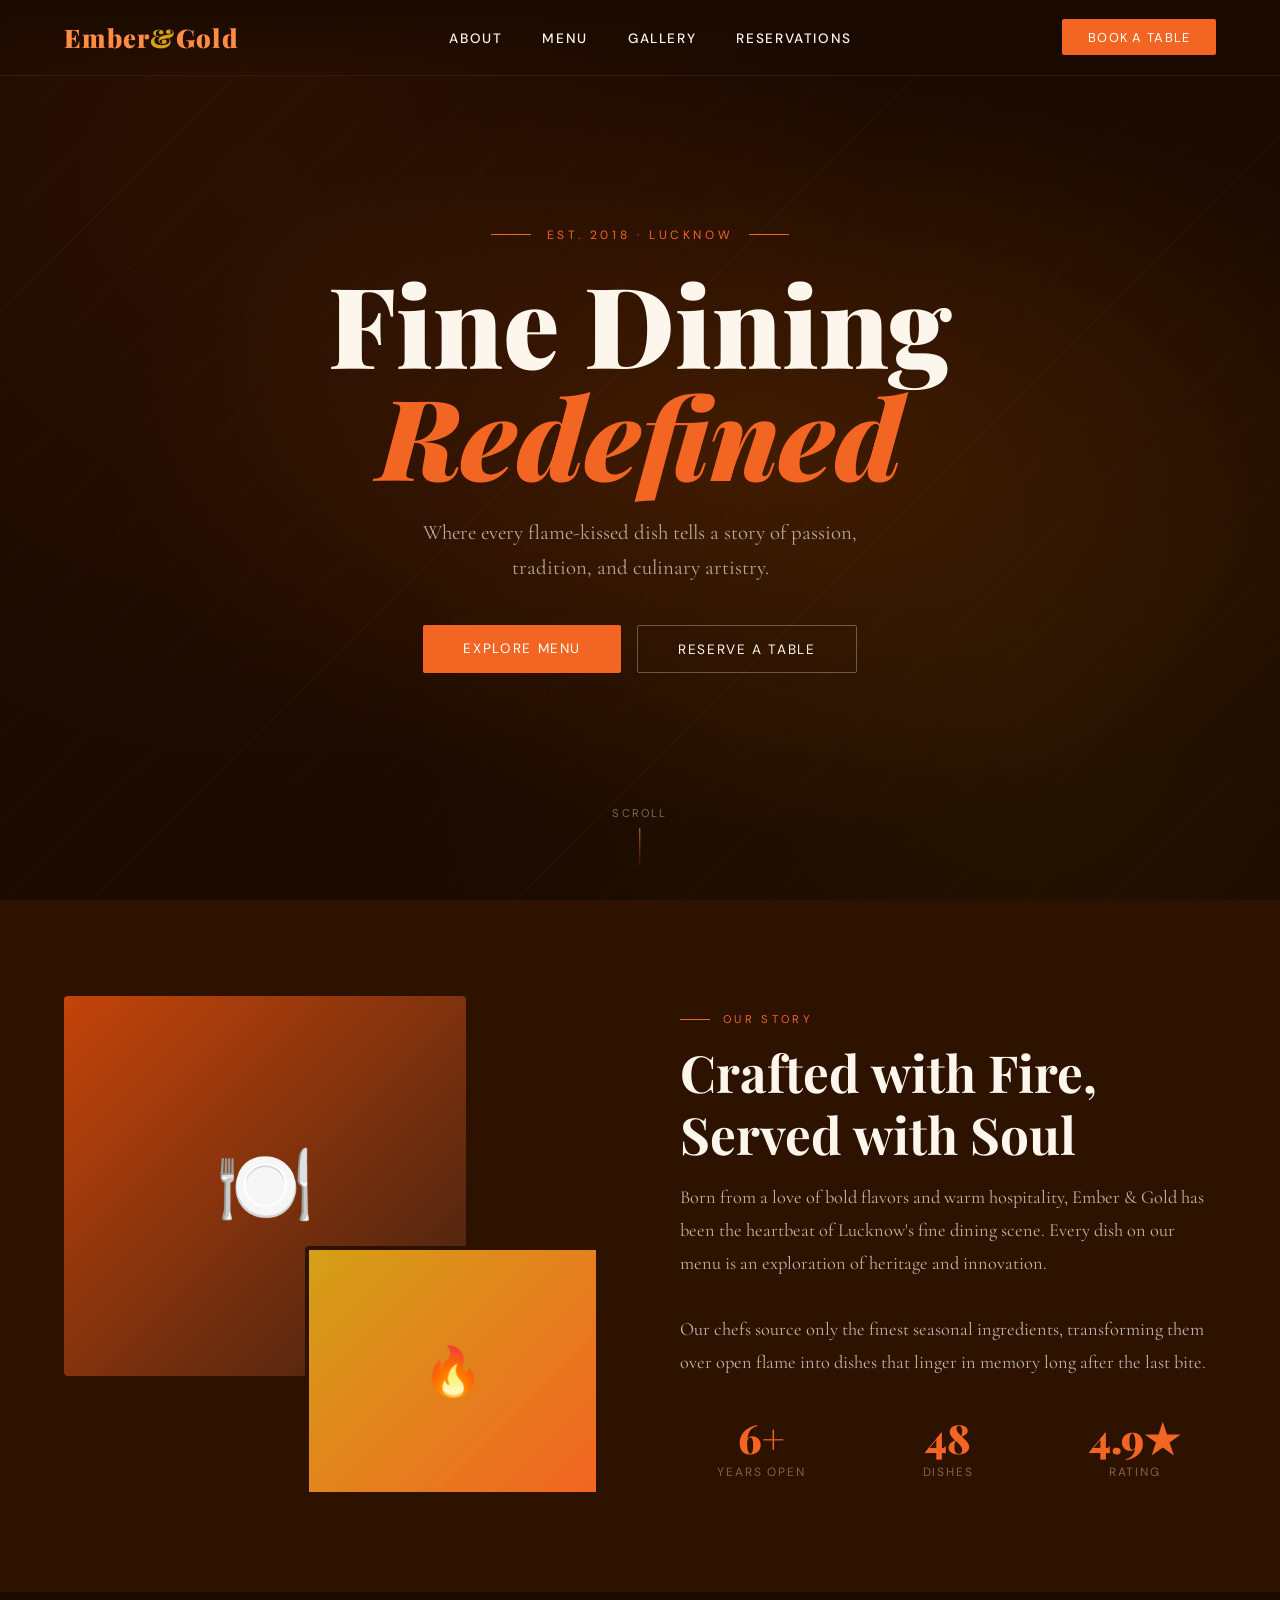
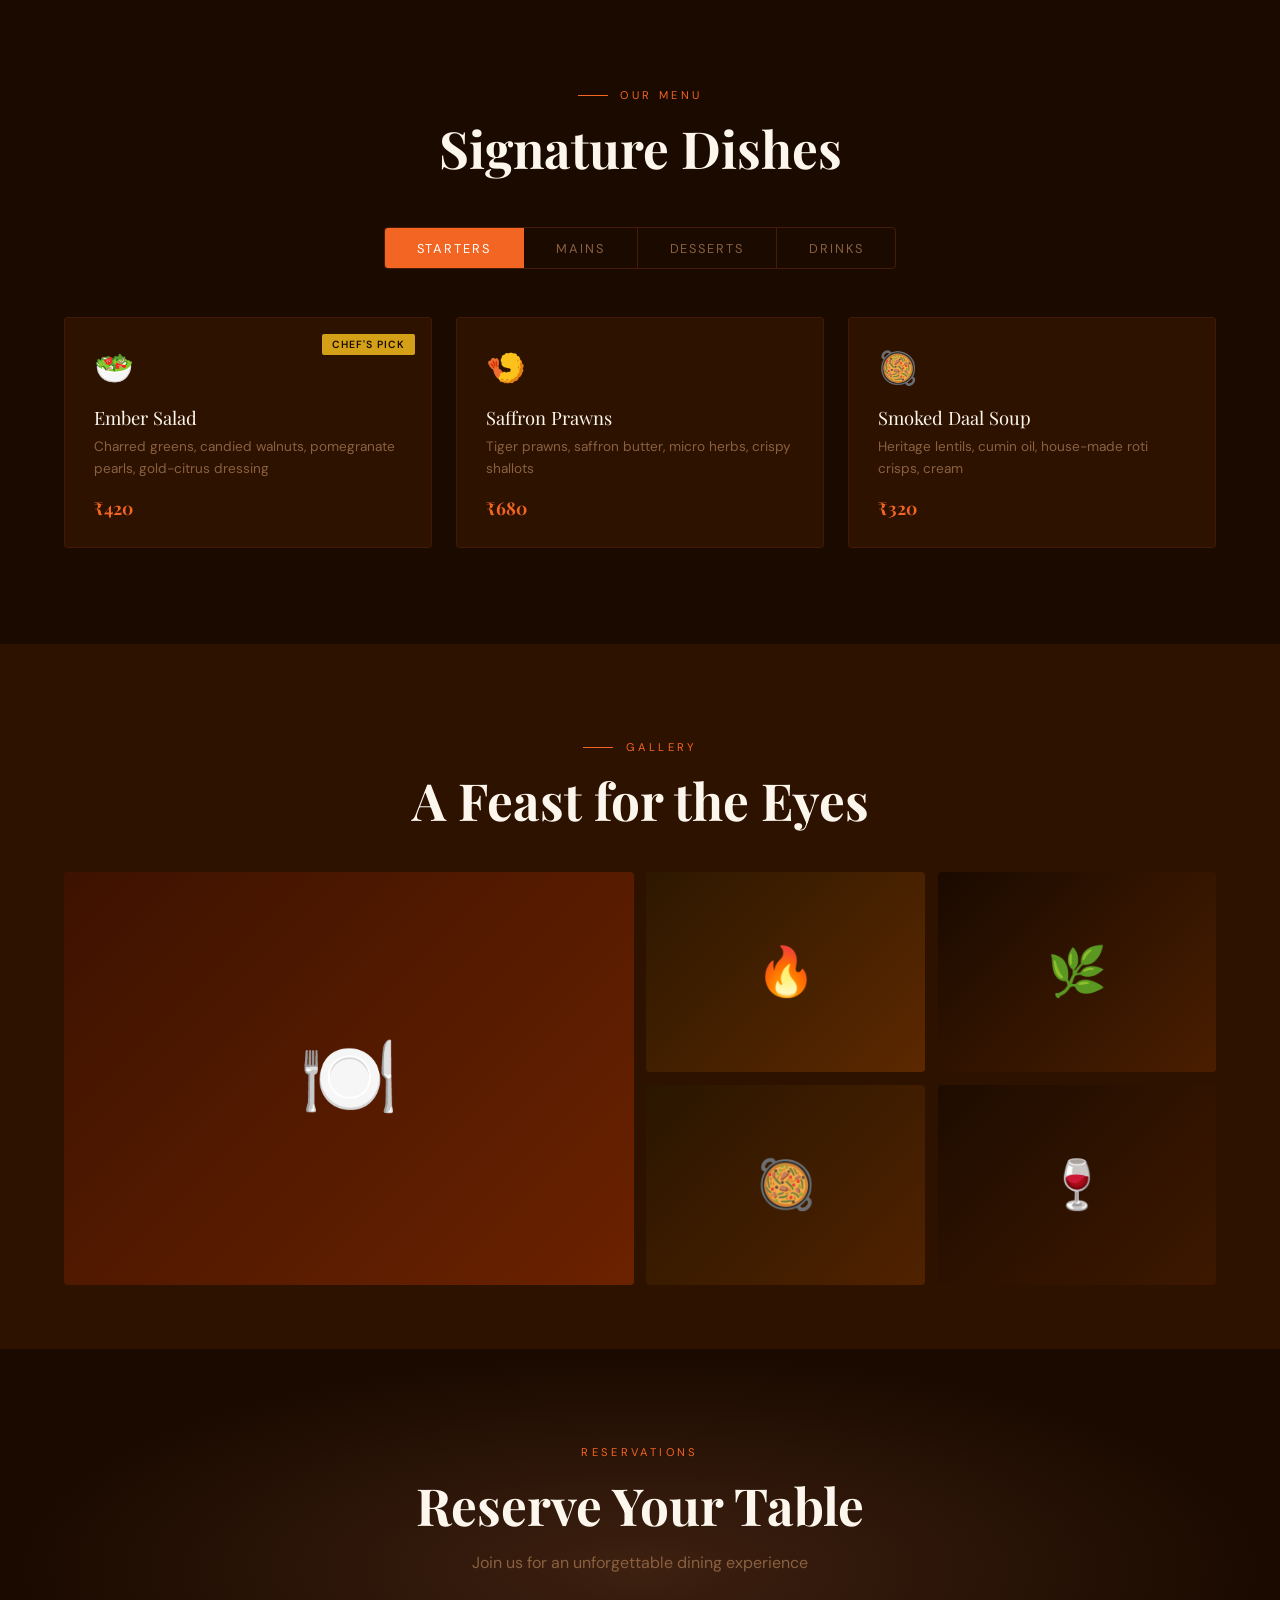
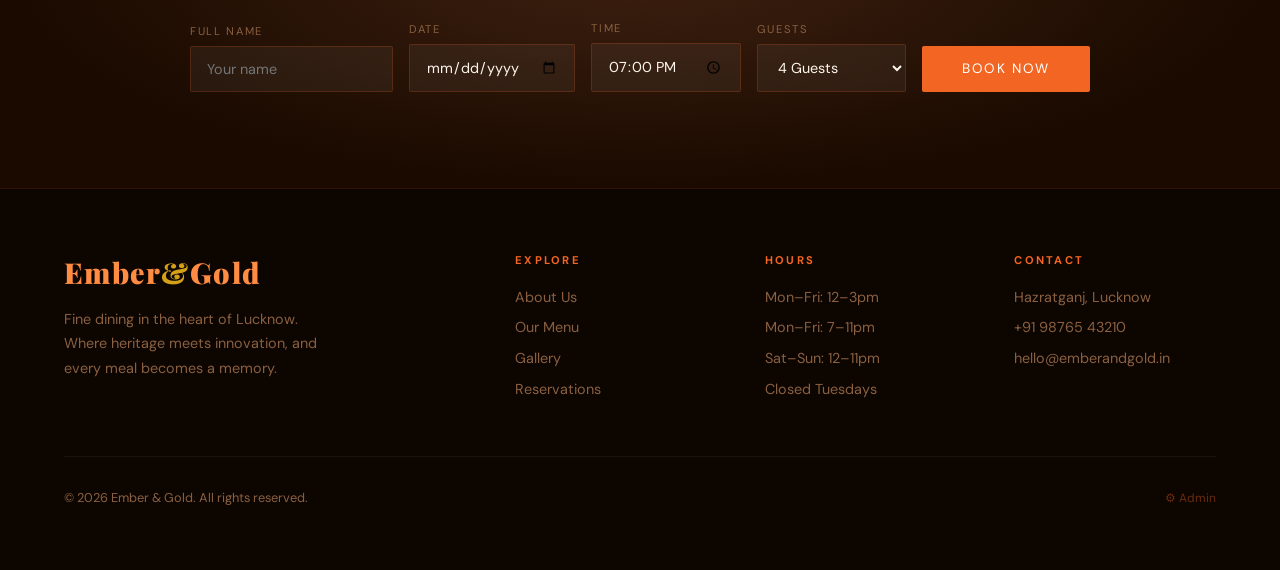
==== commit f4c32bd6: "Rename restaurant.html to index.html" ====
--- a/index.html
+++ b/index.html
@@ -3,129 +3,1102 @@
 <head>
 <meta charset="UTF-8">
 <meta name="viewport" content="width=device-width, initial-scale=1.0">
-<title>Tasty Bites Restaurant</title>
-
+<title>Ember & Gold — Fine Dining</title>
+<link href="https://fonts.googleapis.com/css2?family=Playfair+Display:ital,wght@0,400;0,700;0,900;1,400&family=Cormorant+Garamond:wght@300;400;500;600&family=DM+Sans:wght@300;400;500&display=swap" rel="stylesheet">
 <style>
-body{
-    margin:0;
-    font-family: Arial, sans-serif;
-}
-
-/* Navbar */
-nav{
-    background:#333;
-    padding:15px;
-    text-align:center;
-}
-
-nav a{
-    color:white;
-    margin:0 15px;
-    text-decoration:none;
-    font-size:18px;
-}
-
-nav a:hover{
-    color:orange;
-}
-
-/* Hero Section */
-.hero{
-    background:url("https://images.unsplash.com/photo-1504674900247-0877df9cc836") center/cover no-repeat;
-    height:400px;
-    color:white;
-    display:flex;
-    align-items:center;
-    justify-content:center;
-    text-align:center;
-}
-
-.hero h1{
-    font-size:50px;
-    background:rgba(0,0,0,0.5);
-    padding:20px;
-}
-
-/* Sections */
-section{
-    padding:50px;
-    text-align:center;
-}
-
-.menu-items{
-    display:flex;
-    justify-content:center;
-    gap:30px;
-    flex-wrap:wrap;
-}
-
-.item{
-    border:1px solid #ddd;
-    padding:20px;
-    width:200px;
-    border-radius:10px;
-}
-
-footer{
-    background:#333;
-    color:white;
-    text-align:center;
-    padding:15px;
-}
+  :root {
+    --orange: #F26522;
+    --orange-deep: #C4440A;
+    --orange-light: #FF8C42;
+    --gold: #D4A017;
+    --gold-light: #F5C842;
+    --cream: #FDF6EC;
+    --dark: #1A0A00;
+    --dark2: #2D1200;
+    --charcoal: #3D2010;
+    --text-muted: #8A6040;
+  }
+
+  * { margin: 0; padding: 0; box-sizing: border-box; }
+
+  html { scroll-behavior: smooth; }
+
+  body {
+    font-family: 'DM Sans', sans-serif;
+    background: var(--dark);
+    color: var(--cream);
+    overflow-x: hidden;
+  }
+
+  /* ── NAVBAR ── */
+  nav {
+    position: fixed; top: 0; width: 100%; z-index: 1000;
+    padding: 1.2rem 4rem;
+    display: flex; align-items: center; justify-content: space-between;
+    background: linear-gradient(to bottom, rgba(26,10,0,0.95), transparent);
+    backdrop-filter: blur(8px);
+    border-bottom: 1px solid rgba(242,101,34,0.15);
+    transition: background 0.3s;
+  }
+  nav.scrolled { background: rgba(26,10,0,0.98); }
+
+  .nav-logo {
+    font-family: 'Playfair Display', serif;
+    font-size: 1.6rem; font-weight: 900;
+    color: var(--orange-light);
+    letter-spacing: 0.05em;
+    text-decoration: none;
+  }
+  .nav-logo span { color: var(--gold); }
+
+  .nav-links { display: flex; gap: 2.5rem; list-style: none; }
+  .nav-links a {
+    color: var(--cream); text-decoration: none;
+    font-size: 0.85rem; letter-spacing: 0.12em; text-transform: uppercase;
+    font-weight: 500; transition: color 0.2s;
+  }
+  .nav-links a:hover { color: var(--orange-light); }
+
+  .nav-btn {
+    background: var(--orange); color: white;
+    border: none; padding: 0.6rem 1.6rem;
+    font-family: 'DM Sans', sans-serif; font-size: 0.8rem;
+    letter-spacing: 0.1em; text-transform: uppercase;
+    cursor: pointer; border-radius: 2px;
+    transition: background 0.2s, transform 0.1s;
+  }
+  .nav-btn:hover { background: var(--orange-light); transform: translateY(-1px); }
+
+  /* ── HERO ── */
+  #hero {
+    min-height: 100vh;
+    display: flex; align-items: center; justify-content: center;
+    position: relative; overflow: hidden;
+    background: radial-gradient(ellipse at 60% 50%, #3D1800 0%, #1A0A00 60%);
+  }
+
+  .hero-bg-pattern {
+    position: absolute; inset: 0;
+    background-image:
+      radial-gradient(circle at 20% 20%, rgba(242,101,34,0.08) 0%, transparent 50%),
+      radial-gradient(circle at 80% 80%, rgba(212,160,23,0.06) 0%, transparent 50%);
+  }
+
+  .hero-lines {
+    position: absolute; inset: 0; opacity: 0.04;
+    background-image: repeating-linear-gradient(
+      -45deg, var(--orange) 0px, var(--orange) 1px,
+      transparent 1px, transparent 60px
+    );
+  }
+
+  .hero-content {
+    text-align: center; z-index: 2; padding: 2rem;
+    animation: fadeUp 1s ease both;
+  }
+
+  .hero-label {
+    font-family: 'DM Sans', sans-serif;
+    font-size: 0.75rem; letter-spacing: 0.3em; text-transform: uppercase;
+    color: var(--orange); margin-bottom: 1.5rem;
+    display: flex; align-items: center; justify-content: center; gap: 1rem;
+  }
+  .hero-label::before, .hero-label::after {
+    content: ''; width: 40px; height: 1px; background: var(--orange);
+  }
+
+  .hero-title {
+    font-family: 'Playfair Display', serif;
+    font-size: clamp(3.5rem, 9vw, 7rem);
+    font-weight: 900; line-height: 1.0;
+    margin-bottom: 1.5rem;
+  }
+  .hero-title .line1 { color: var(--cream); display: block; }
+  .hero-title .line2 {
+    color: var(--orange);
+    font-style: italic; display: block;
+  }
+
+  .hero-desc {
+    font-family: 'Cormorant Garamond', serif;
+    font-size: 1.3rem; color: rgba(253,246,236,0.65);
+    max-width: 500px; margin: 0 auto 2.5rem; line-height: 1.7;
+  }
+
+  .hero-ctas { display: flex; gap: 1rem; justify-content: center; flex-wrap: wrap; }
+
+  .btn-primary {
+    background: var(--orange); color: white;
+    padding: 0.9rem 2.5rem; border: none;
+    font-family: 'DM Sans', sans-serif; font-size: 0.85rem;
+    letter-spacing: 0.12em; text-transform: uppercase;
+    cursor: pointer; border-radius: 2px;
+    transition: all 0.2s; text-decoration: none; display: inline-block;
+  }
+  .btn-primary:hover { background: var(--orange-light); transform: translateY(-2px); box-shadow: 0 8px 24px rgba(242,101,34,0.4); }
+
+  .btn-outline {
+    background: transparent; color: var(--cream);
+    padding: 0.9rem 2.5rem; border: 1px solid rgba(253,246,236,0.3);
+    font-family: 'DM Sans', sans-serif; font-size: 0.85rem;
+    letter-spacing: 0.12em; text-transform: uppercase;
+    cursor: pointer; border-radius: 2px; transition: all 0.2s;
+    text-decoration: none; display: inline-block;
+  }
+  .btn-outline:hover { border-color: var(--orange); color: var(--orange); }
+
+  .hero-scroll {
+    position: absolute; bottom: 2rem; left: 50%; transform: translateX(-50%);
+    display: flex; flex-direction: column; align-items: center; gap: 0.5rem;
+    color: rgba(253,246,236,0.4); font-size: 0.7rem; letter-spacing: 0.2em;
+    text-transform: uppercase; animation: bounce 2s infinite;
+  }
+  .hero-scroll::after {
+    content: ''; width: 1px; height: 40px;
+    background: linear-gradient(to bottom, var(--orange), transparent);
+  }
+
+  /* ── SECTION COMMON ── */
+  section { padding: 6rem 4rem; }
+
+  .section-label {
+    font-size: 0.7rem; letter-spacing: 0.3em; text-transform: uppercase;
+    color: var(--orange); margin-bottom: 1rem;
+    display: flex; align-items: center; gap: 0.8rem;
+  }
+  .section-label::before { content: ''; width: 30px; height: 1px; background: var(--orange); }
+
+  .section-title {
+    font-family: 'Playfair Display', serif;
+    font-size: clamp(2rem, 4vw, 3.2rem);
+    font-weight: 700; line-height: 1.2; margin-bottom: 1rem;
+  }
+
+  /* ── ABOUT ── */
+  #about {
+    display: grid; grid-template-columns: 1fr 1fr; gap: 5rem; align-items: center;
+    background: var(--dark2);
+  }
+
+  .about-image-stack {
+    position: relative; height: 500px;
+  }
+  .about-img-main {
+    width: 75%; height: 380px;
+    background: linear-gradient(135deg, var(--orange-deep), var(--charcoal));
+    border-radius: 4px; position: absolute; top: 0; left: 0;
+    display: flex; align-items: center; justify-content: center;
+    font-size: 5rem; overflow: hidden;
+  }
+  .about-img-accent {
+    width: 55%; height: 250px;
+    background: linear-gradient(135deg, var(--gold), var(--orange));
+    border-radius: 4px; position: absolute; bottom: 0; right: 0;
+    display: flex; align-items: center; justify-content: center;
+    font-size: 3rem;
+    border: 4px solid var(--dark2);
+  }
+
+  .about-text .section-desc {
+    font-family: 'Cormorant Garamond', serif;
+    font-size: 1.15rem; color: rgba(253,246,236,0.7); line-height: 1.8; margin-bottom: 2rem;
+  }
+
+  .about-stats {
+    display: grid; grid-template-columns: repeat(3,1fr); gap: 1.5rem; margin-top: 2rem;
+  }
+  .stat { text-align: center; }
+  .stat-num {
+    font-family: 'Playfair Display', serif;
+    font-size: 2.5rem; font-weight: 900; color: var(--orange);
+  }
+  .stat-lbl { font-size: 0.75rem; letter-spacing: 0.15em; text-transform: uppercase; color: var(--text-muted); }
+
+  /* ── MENU ── */
+  #menu { background: var(--dark); }
+
+  .menu-header { text-align: center; margin-bottom: 3rem; }
+
+  .menu-tabs {
+    display: flex; gap: 0; justify-content: center; margin-bottom: 3rem;
+    border: 1px solid rgba(242,101,34,0.2); border-radius: 4px;
+    width: fit-content; margin-left: auto; margin-right: auto; overflow: hidden;
+  }
+  .tab-btn {
+    padding: 0.7rem 2rem; background: transparent; border: none;
+    color: var(--text-muted); font-family: 'DM Sans', sans-serif;
+    font-size: 0.8rem; letter-spacing: 0.15em; text-transform: uppercase;
+    cursor: pointer; transition: all 0.2s;
+    border-right: 1px solid rgba(242,101,34,0.2);
+  }
+  .tab-btn:last-child { border-right: none; }
+  .tab-btn.active { background: var(--orange); color: white; }
+  .tab-btn:hover:not(.active) { color: var(--orange); }
+
+  .menu-grid { display: grid; grid-template-columns: repeat(3, 1fr); gap: 1.5rem; }
+
+  .menu-item {
+    background: var(--dark2);
+    border: 1px solid rgba(242,101,34,0.1);
+    border-radius: 4px; padding: 1.8rem;
+    transition: all 0.3s; cursor: default;
+    position: relative; overflow: hidden;
+  }
+  .menu-item::before {
+    content: ''; position: absolute; top: 0; left: 0; right: 0; height: 2px;
+    background: linear-gradient(to right, var(--orange), var(--gold));
+    transform: scaleX(0); transform-origin: left;
+    transition: transform 0.3s;
+  }
+  .menu-item:hover::before { transform: scaleX(1); }
+  .menu-item:hover { border-color: rgba(242,101,34,0.3); transform: translateY(-3px); }
+
+  .menu-emoji { font-size: 2rem; margin-bottom: 1rem; }
+  .menu-name {
+    font-family: 'Playfair Display', serif;
+    font-size: 1.15rem; margin-bottom: 0.4rem;
+  }
+  .menu-desc { font-size: 0.85rem; color: var(--text-muted); line-height: 1.6; margin-bottom: 1rem; }
+  .menu-price { font-family: 'Playfair Display', serif; color: var(--orange); font-size: 1.1rem; font-weight: 700; }
+  .menu-badge {
+    position: absolute; top: 1rem; right: 1rem;
+    background: var(--gold); color: var(--dark); font-size: 0.65rem;
+    padding: 0.25rem 0.6rem; border-radius: 2px; letter-spacing: 0.1em;
+    text-transform: uppercase; font-weight: 600;
+  }
+
+  /* ── RESERVATIONS ── */
+  #reservations {
+    background: radial-gradient(ellipse at 50% 50%, var(--charcoal) 0%, var(--dark) 70%);
+    text-align: center;
+  }
+  #reservations .section-label { justify-content: center; }
+  #reservations .section-label::before { display: none; }
+
+  .reserve-form {
+    display: grid; grid-template-columns: repeat(4,1fr) auto;
+    gap: 1rem; max-width: 900px; margin: 3rem auto 0;
+    align-items: end;
+  }
+
+  .form-group { display: flex; flex-direction: column; gap: 0.5rem; text-align: left; }
+  .form-group label { font-size: 0.7rem; letter-spacing: 0.15em; text-transform: uppercase; color: var(--text-muted); }
+  .form-group input, .form-group select {
+    background: rgba(255,255,255,0.05); border: 1px solid rgba(242,101,34,0.2);
+    color: var(--cream); padding: 0.8rem 1rem; border-radius: 2px;
+    font-family: 'DM Sans', sans-serif; font-size: 0.9rem;
+    transition: border-color 0.2s;
+  }
+  .form-group input:focus, .form-group select:focus {
+    outline: none; border-color: var(--orange);
+  }
+  .form-group select option { background: var(--dark2); }
+
+  /* ── GALLERY ── */
+  #gallery { background: var(--dark2); padding-bottom: 4rem; }
+  .gallery-header { text-align: center; margin-bottom: 2.5rem; }
+
+  .gallery-grid {
+    display: grid;
+    grid-template-columns: repeat(4, 1fr);
+    grid-template-rows: 200px 200px;
+    gap: 0.8rem;
+  }
+  .gal-item {
+    border-radius: 4px; overflow: hidden; position: relative;
+    display: flex; align-items: center; justify-content: center;
+    font-size: 3rem; cursor: pointer; transition: transform 0.3s;
+  }
+  .gal-item:hover { transform: scale(0.98); }
+  .gal-item:hover .gal-overlay { opacity: 1; }
+  .gal-item:nth-child(1) { grid-column: span 2; grid-row: span 2; background: linear-gradient(135deg, #3D1200, #6B2200); font-size: 5rem; }
+  .gal-item:nth-child(2) { background: linear-gradient(135deg, #2D1800, #5C2800); }
+  .gal-item:nth-child(3) { background: linear-gradient(135deg, #1A0A00, #4A1E00); }
+  .gal-item:nth-child(4) { background: linear-gradient(135deg, #2A1600, #502200); }
+  .gal-item:nth-child(5) { background: linear-gradient(135deg, #1E0C00, #3D1800); }
+
+  .gal-overlay {
+    position: absolute; inset: 0;
+    background: rgba(242,101,34,0.3);
+    opacity: 0; transition: opacity 0.3s;
+    display: flex; align-items: center; justify-content: center;
+  }
+
+  /* ── FOOTER ── */
+  footer {
+    background: #0D0500; padding: 4rem;
+    border-top: 1px solid rgba(242,101,34,0.15);
+  }
+  .footer-grid { display: grid; grid-template-columns: 2fr 1fr 1fr 1fr; gap: 3rem; margin-bottom: 3rem; }
+  .footer-brand .nav-logo { font-size: 1.8rem; display: block; margin-bottom: 1rem; }
+  .footer-brand p { font-size: 0.9rem; color: var(--text-muted); line-height: 1.7; max-width: 280px; }
+  .footer-col h4 { font-size: 0.7rem; letter-spacing: 0.2em; text-transform: uppercase; color: var(--orange); margin-bottom: 1.2rem; }
+  .footer-col ul { list-style: none; }
+  .footer-col li { margin-bottom: 0.6rem; }
+  .footer-col a { color: var(--text-muted); text-decoration: none; font-size: 0.9rem; transition: color 0.2s; }
+  .footer-col a:hover { color: var(--orange-light); }
+  .footer-bottom {
+    display: flex; justify-content: space-between; align-items: center;
+    padding-top: 2rem; border-top: 1px solid rgba(255,255,255,0.05);
+    font-size: 0.8rem; color: var(--text-muted);
+  }
+  .admin-link {
+    color: rgba(242,101,34,0.4); text-decoration: none; font-size: 0.75rem;
+    transition: color 0.2s;
+  }
+  .admin-link:hover { color: var(--orange); }
+
+  /* ── ADMIN LOGIN MODAL ── */
+  #admin-modal {
+    display: none; position: fixed; inset: 0; z-index: 9999;
+    background: rgba(10,3,0,0.97); backdrop-filter: blur(12px);
+    align-items: center; justify-content: center;
+  }
+  #admin-modal.open { display: flex; animation: fadeIn 0.3s ease; }
+
+  .modal-card {
+    background: var(--dark2); border: 1px solid rgba(242,101,34,0.3);
+    border-radius: 8px; padding: 3rem; width: 420px; max-width: 95vw;
+    position: relative;
+  }
+  .modal-close {
+    position: absolute; top: 1rem; right: 1rem;
+    background: none; border: none; color: var(--text-muted);
+    font-size: 1.4rem; cursor: pointer; transition: color 0.2s;
+  }
+  .modal-close:hover { color: var(--orange); }
+  .modal-logo {
+    font-family: 'Playfair Display', serif; font-size: 1.5rem;
+    font-weight: 900; color: var(--orange-light); text-align: center;
+    margin-bottom: 0.5rem;
+  }
+  .modal-subtitle { text-align: center; color: var(--text-muted); font-size: 0.85rem; margin-bottom: 2rem; }
+  .modal-field { margin-bottom: 1.2rem; }
+  .modal-field label { display: block; font-size: 0.7rem; letter-spacing: 0.15em; text-transform: uppercase; color: var(--text-muted); margin-bottom: 0.5rem; }
+  .modal-field input {
+    width: 100%; background: rgba(255,255,255,0.04);
+    border: 1px solid rgba(242,101,34,0.2); color: var(--cream);
+    padding: 0.85rem 1rem; border-radius: 4px;
+    font-family: 'DM Sans', sans-serif; font-size: 0.95rem;
+    transition: border-color 0.2s;
+  }
+  .modal-field input:focus { outline: none; border-color: var(--orange); }
+  .modal-btn {
+    width: 100%; background: var(--orange); color: white;
+    border: none; padding: 0.9rem; border-radius: 4px;
+    font-family: 'DM Sans', sans-serif; font-size: 0.85rem;
+    letter-spacing: 0.12em; text-transform: uppercase;
+    cursor: pointer; margin-top: 0.5rem; transition: background 0.2s;
+  }
+  .modal-btn:hover { background: var(--orange-light); }
+  .modal-error {
+    color: #FF6B6B; font-size: 0.8rem; text-align: center;
+    margin-top: 0.8rem; display: none;
+  }
+  .modal-hint { color: rgba(253,246,236,0.25); font-size: 0.72rem; text-align: center; margin-top: 1.2rem; }
+
+  /* ── ADMIN DASHBOARD ── */
+  #admin-dashboard {
+    display: none; position: fixed; inset: 0; z-index: 9998;
+    background: #0F0600; overflow-y: auto;
+  }
+  #admin-dashboard.open { display: flex; }
+
+  .dash-sidebar {
+    width: 240px; min-height: 100vh; flex-shrink: 0;
+    background: var(--dark2);
+    border-right: 1px solid rgba(242,101,34,0.15);
+    padding: 1.5rem 0; display: flex; flex-direction: column;
+    position: sticky; top: 0; height: 100vh;
+  }
+  .dash-logo {
+    font-family: 'Playfair Display', serif;
+    font-size: 1.3rem; font-weight: 900; color: var(--orange-light);
+    padding: 0 1.5rem 1.5rem; border-bottom: 1px solid rgba(242,101,34,0.1);
+    margin-bottom: 1rem;
+  }
+  .dash-logo span { color: var(--gold); }
+  .dash-nav-label {
+    font-size: 0.65rem; letter-spacing: 0.2em; text-transform: uppercase;
+    color: rgba(138,96,64,0.6); padding: 0 1.5rem; margin: 0.8rem 0 0.4rem;
+  }
+  .dash-nav-item {
+    display: flex; align-items: center; gap: 0.8rem;
+    padding: 0.7rem 1.5rem; color: var(--text-muted);
+    cursor: pointer; transition: all 0.2s; font-size: 0.9rem;
+    border-left: 3px solid transparent;
+  }
+  .dash-nav-item:hover { color: var(--cream); background: rgba(242,101,34,0.06); }
+  .dash-nav-item.active { color: var(--orange-light); background: rgba(242,101,34,0.1); border-left-color: var(--orange); }
+  .dash-nav-icon { font-size: 1rem; width: 20px; text-align: center; }
+  .dash-nav-badge {
+    margin-left: auto; background: var(--orange); color: white;
+    font-size: 0.65rem; padding: 0.15rem 0.5rem; border-radius: 10px;
+  }
+  .dash-logout {
+    margin-top: auto; padding: 1.5rem; border-top: 1px solid rgba(242,101,34,0.1);
+  }
+  .logout-btn {
+    width: 100%; background: rgba(242,101,34,0.1); border: 1px solid rgba(242,101,34,0.2);
+    color: var(--orange); padding: 0.7rem; border-radius: 4px;
+    font-family: 'DM Sans', sans-serif; font-size: 0.8rem;
+    letter-spacing: 0.1em; text-transform: uppercase; cursor: pointer;
+    transition: all 0.2s;
+  }
+  .logout-btn:hover { background: var(--orange); color: white; }
+
+  .dash-main { flex: 1; padding: 2.5rem; overflow-y: auto; }
+
+  .dash-topbar {
+    display: flex; align-items: center; justify-content: space-between;
+    margin-bottom: 2rem;
+  }
+  .dash-page-title { font-family: 'Playfair Display', serif; font-size: 1.8rem; }
+  .dash-page-sub { color: var(--text-muted); font-size: 0.85rem; margin-top: 0.2rem; }
+  .dash-date { color: var(--text-muted); font-size: 0.85rem; text-align: right; }
+
+  .dash-kpi-row { display: grid; grid-template-columns: repeat(4,1fr); gap: 1.2rem; margin-bottom: 2.5rem; }
+
+  .kpi-card {
+    background: var(--dark2); border: 1px solid rgba(242,101,34,0.1);
+    border-radius: 8px; padding: 1.5rem; position: relative; overflow: hidden;
+    transition: border-color 0.3s;
+  }
+  .kpi-card:hover { border-color: rgba(242,101,34,0.3); }
+  .kpi-card::after {
+    content: ''; position: absolute; bottom: 0; left: 0; right: 0; height: 3px;
+    background: linear-gradient(to right, var(--orange), var(--gold));
+    opacity: 0.6;
+  }
+  .kpi-icon { font-size: 1.8rem; margin-bottom: 0.8rem; }
+  .kpi-val {
+    font-family: 'Playfair Display', serif;
+    font-size: 2rem; font-weight: 900; color: var(--cream);
+  }
+  .kpi-lbl { font-size: 0.75rem; letter-spacing: 0.1em; text-transform: uppercase; color: var(--text-muted); margin-top: 0.2rem; }
+  .kpi-delta { font-size: 0.8rem; margin-top: 0.5rem; }
+  .kpi-delta.up { color: #4CAF50; }
+  .kpi-delta.down { color: #FF6B6B; }
+
+  .dash-grid-2 { display: grid; grid-template-columns: 1.5fr 1fr; gap: 1.5rem; margin-bottom: 1.5rem; }
+  .dash-card {
+    background: var(--dark2); border: 1px solid rgba(242,101,34,0.1);
+    border-radius: 8px; padding: 1.5rem;
+  }
+  .dash-card-title {
+    font-family: 'Playfair Display', serif;
+    font-size: 1.1rem; margin-bottom: 1.2rem;
+    display: flex; align-items: center; justify-content: space-between;
+  }
+  .dash-card-title .view-all {
+    font-family: 'DM Sans', sans-serif; font-size: 0.75rem;
+    color: var(--orange); cursor: pointer; letter-spacing: 0.1em;
+    text-transform: uppercase;
+  }
+
+  .order-row {
+    display: flex; align-items: center; justify-content: space-between;
+    padding: 0.8rem 0; border-bottom: 1px solid rgba(255,255,255,0.04);
+    font-size: 0.85rem;
+  }
+  .order-row:last-child { border-bottom: none; }
+  .order-info strong { display: block; color: var(--cream); margin-bottom: 0.15rem; }
+  .order-info span { color: var(--text-muted); font-size: 0.78rem; }
+  .order-amount { color: var(--orange); font-weight: 600; font-family: 'Playfair Display', serif; }
+  .order-status {
+    font-size: 0.7rem; padding: 0.25rem 0.7rem; border-radius: 10px;
+    text-transform: uppercase; letter-spacing: 0.08em; font-weight: 600;
+  }
+  .status-done { background: rgba(76,175,80,0.15); color: #4CAF50; }
+  .status-pending { background: rgba(242,101,34,0.15); color: var(--orange-light); }
+  .status-cooking { background: rgba(212,160,23,0.15); color: var(--gold-light); }
+
+  .reservation-row {
+    display: flex; align-items: center; gap: 1rem;
+    padding: 0.8rem 0; border-bottom: 1px solid rgba(255,255,255,0.04);
+    font-size: 0.85rem;
+  }
+  .reservation-row:last-child { border-bottom: none; }
+  .res-avatar {
+    width: 36px; height: 36px; border-radius: 50%;
+    background: linear-gradient(135deg, var(--orange), var(--gold));
+    display: flex; align-items: center; justify-content: center;
+    font-size: 0.8rem; font-weight: 700; flex-shrink: 0;
+  }
+  .res-info strong { display: block; color: var(--cream); }
+  .res-info span { color: var(--text-muted); font-size: 0.78rem; }
+  .res-time { color: var(--orange-light); font-size: 0.8rem; text-align: right; }
+  .res-time span { display: block; color: var(--text-muted); font-size: 0.72rem; }
+
+  .revenue-bar { margin-bottom: 1rem; }
+  .revenue-bar-label { display: flex; justify-content: space-between; font-size: 0.8rem; margin-bottom: 0.4rem; }
+  .revenue-bar-label span { color: var(--text-muted); }
+  .revenue-bar-label strong { color: var(--cream); }
+  .bar-track { height: 8px; background: rgba(255,255,255,0.06); border-radius: 4px; overflow: hidden; }
+  .bar-fill { height: 100%; background: linear-gradient(to right, var(--orange), var(--gold)); border-radius: 4px; }
+
+  .dash-section { display: none; }
+  .dash-section.active { display: block; }
+
+  /* Menu Management */
+  .menu-mgmt-grid { display: grid; grid-template-columns: repeat(3,1fr); gap: 1rem; }
+  .menu-mgmt-item {
+    background: var(--dark2); border: 1px solid rgba(242,101,34,0.1);
+    border-radius: 8px; padding: 1.2rem; transition: border-color 0.2s;
+  }
+  .menu-mgmt-item:hover { border-color: rgba(242,101,34,0.3); }
+  .menu-mgmt-header { display: flex; align-items: flex-start; justify-content: space-between; margin-bottom: 0.5rem; }
+  .menu-mgmt-name { font-family: 'Playfair Display', serif; font-size: 1rem; }
+  .menu-mgmt-actions { display: flex; gap: 0.4rem; }
+  .action-btn {
+    background: none; border: none; cursor: pointer; font-size: 0.9rem;
+    padding: 0.3rem; border-radius: 3px; transition: background 0.2s; color: inherit;
+  }
+  .action-btn:hover { background: rgba(242,101,34,0.15); }
+  .menu-mgmt-price { color: var(--orange); font-size: 0.9rem; font-weight: 600; }
+  .menu-mgmt-cat { color: var(--text-muted); font-size: 0.75rem; margin-top: 0.3rem; }
+  .toggle-switch { position: relative; display: inline-block; width: 36px; height: 20px; }
+  .toggle-switch input { opacity: 0; width: 0; height: 0; }
+  .toggle-slider {
+    position: absolute; cursor: pointer; top: 0; left: 0; right: 0; bottom: 0;
+    background: rgba(255,255,255,0.1); border-radius: 20px; transition: 0.3s;
+  }
+  .toggle-slider::before {
+    content: ''; position: absolute; width: 14px; height: 14px;
+    background: white; border-radius: 50%; left: 3px; top: 3px; transition: 0.3s;
+  }
+  .toggle-switch input:checked + .toggle-slider { background: var(--orange); }
+  .toggle-switch input:checked + .toggle-slider::before { transform: translateX(16px); }
+
+  .add-item-form {
+    background: var(--dark2); border: 1px solid rgba(242,101,34,0.2);
+    border-radius: 8px; padding: 1.5rem; margin-bottom: 1.5rem;
+    display: none;
+  }
+  .add-item-form.open { display: block; animation: fadeIn 0.2s ease; }
+  .form-row { display: grid; grid-template-columns: 1fr 1fr 1fr; gap: 1rem; margin-bottom: 1rem; }
+  .adm-field { display: flex; flex-direction: column; gap: 0.4rem; }
+  .adm-field label { font-size: 0.7rem; letter-spacing: 0.15em; text-transform: uppercase; color: var(--text-muted); }
+  .adm-field input, .adm-field select, .adm-field textarea {
+    background: rgba(255,255,255,0.04); border: 1px solid rgba(242,101,34,0.2);
+    color: var(--cream); padding: 0.7rem 0.9rem; border-radius: 4px;
+    font-family: 'DM Sans', sans-serif; font-size: 0.9rem; transition: border-color 0.2s;
+    resize: none;
+  }
+  .adm-field input:focus, .adm-field select:focus, .adm-field textarea:focus { outline: none; border-color: var(--orange); }
+  .adm-field select option { background: var(--dark2); }
+  .form-actions { display: flex; gap: 0.8rem; justify-content: flex-end; }
+  .adm-btn-primary {
+    background: var(--orange); color: white; border: none;
+    padding: 0.6rem 1.5rem; border-radius: 4px;
+    font-family: 'DM Sans', sans-serif; font-size: 0.8rem;
+    letter-spacing: 0.1em; text-transform: uppercase; cursor: pointer; transition: background 0.2s;
+  }
+  .adm-btn-primary:hover { background: var(--orange-light); }
+  .adm-btn-ghost {
+    background: transparent; color: var(--text-muted); border: 1px solid rgba(255,255,255,0.1);
+    padding: 0.6rem 1.5rem; border-radius: 4px;
+    font-family: 'DM Sans', sans-serif; font-size: 0.8rem;
+    letter-spacing: 0.1em; text-transform: uppercase; cursor: pointer; transition: all 0.2s;
+  }
+  .adm-btn-ghost:hover { color: var(--cream); border-color: rgba(255,255,255,0.2); }
+
+  /* Reservations table */
+  .dash-table { width: 100%; border-collapse: collapse; font-size: 0.87rem; }
+  .dash-table th {
+    text-align: left; padding: 0.7rem 1rem;
+    font-size: 0.68rem; letter-spacing: 0.15em; text-transform: uppercase;
+    color: var(--text-muted); border-bottom: 1px solid rgba(255,255,255,0.06);
+  }
+  .dash-table td { padding: 0.9rem 1rem; border-bottom: 1px solid rgba(255,255,255,0.03); }
+  .dash-table tr:hover td { background: rgba(242,101,34,0.04); }
+
+  .notification-toast {
+    position: fixed; bottom: 2rem; right: 2rem;
+    background: var(--dark2); border: 1px solid var(--orange);
+    border-radius: 8px; padding: 1rem 1.5rem;
+    display: flex; align-items: center; gap: 0.8rem;
+    z-index: 99999; transform: translateX(200%);
+    transition: transform 0.3s; font-size: 0.9rem;
+  }
+  .notification-toast.show { transform: translateX(0); }
+
+  @keyframes fadeUp {
+    from { opacity: 0; transform: translateY(30px); }
+    to { opacity: 1; transform: translateY(0); }
+  }
+  @keyframes fadeIn {
+    from { opacity: 0; }
+    to { opacity: 1; }
+  }
+  @keyframes bounce {
+    0%, 100% { transform: translateX(-50%) translateY(0); }
+    50% { transform: translateX(-50%) translateY(8px); }
+  }
+
+  @media (max-width: 900px) {
+    nav { padding: 1rem 1.5rem; }
+    .nav-links { display: none; }
+    section { padding: 4rem 1.5rem; }
+    #about { grid-template-columns: 1fr; }
+    .menu-grid { grid-template-columns: 1fr; }
+    .reserve-form { grid-template-columns: 1fr 1fr; }
+    .gallery-grid { grid-template-columns: 1fr 1fr; grid-template-rows: auto; }
+    .gal-item:nth-child(1) { grid-column: 1; grid-row: 1; }
+    .footer-grid { grid-template-columns: 1fr 1fr; }
+    .dash-sidebar { width: 200px; }
+    .dash-kpi-row { grid-template-columns: 1fr 1fr; }
+    .dash-grid-2 { grid-template-columns: 1fr; }
+  }
 </style>
-
 </head>
 <body>
 
-<nav>
-<a href="#">Home</a>
-<a href="#menu">Menu</a>
-<a href="#about">About</a>
-<a href="#contact">Contact</a>
+<!-- ── NAV ── -->
+<nav id="navbar">
+  <a href="#hero" class="nav-logo">Ember<span>&</span>Gold</a>
+  <ul class="nav-links">
+    <li><a href="#about">About</a></li>
+    <li><a href="#menu">Menu</a></li>
+    <li><a href="#gallery">Gallery</a></li>
+    <li><a href="#reservations">Reservations</a></li>
+  </ul>
+  <button class="nav-btn" onclick="scrollTo('#reservations')">Book a Table</button>
 </nav>
 
-<div class="hero">
-<h1>Welcome to Tasty Bites</h1>
+<!-- ── HERO ── -->
+<section id="hero">
+  <div class="hero-bg-pattern"></div>
+  <div class="hero-lines"></div>
+  <div class="hero-content">
+    <div class="hero-label">Est. 2018 · Lucknow</div>
+    <h1 class="hero-title">
+      <span class="line1">Fine Dining</span>
+      <span class="line2">Redefined</span>
+    </h1>
+    <p class="hero-desc">Where every flame-kissed dish tells a story of passion, tradition, and culinary artistry.</p>
+    <div class="hero-ctas">
+      <a href="#menu" class="btn-primary">Explore Menu</a>
+      <a href="#reservations" class="btn-outline">Reserve a Table</a>
+    </div>
+  </div>
+  <div class="hero-scroll">Scroll</div>
+</section>
+
+<!-- ── ABOUT ── -->
+<section id="about">
+  <div class="about-image-stack">
+    <div class="about-img-main">🍽️</div>
+    <div class="about-img-accent">🔥</div>
+  </div>
+  <div class="about-text">
+    <div class="section-label">Our Story</div>
+    <h2 class="section-title">Crafted with Fire,<br>Served with Soul</h2>
+    <p class="section-desc">Born from a love of bold flavors and warm hospitality, Ember & Gold has been the heartbeat of Lucknow's fine dining scene. Every dish on our menu is an exploration of heritage and innovation.</p>
+    <p class="section-desc">Our chefs source only the finest seasonal ingredients, transforming them over open flame into dishes that linger in memory long after the last bite.</p>
+    <div class="about-stats">
+      <div class="stat"><div class="stat-num">6+</div><div class="stat-lbl">Years Open</div></div>
+      <div class="stat"><div class="stat-num">48</div><div class="stat-lbl">Dishes</div></div>
+      <div class="stat"><div class="stat-num">4.9★</div><div class="stat-lbl">Rating</div></div>
+    </div>
+  </div>
+</section>
+
+<!-- ── MENU ── -->
+<section id="menu">
+  <div class="menu-header">
+    <div class="section-label" style="justify-content:center"><span>Our Menu</span></div>
+    <h2 class="section-title">Signature Dishes</h2>
+  </div>
+  <div class="menu-tabs">
+    <button class="tab-btn active" onclick="switchTab('starters',this)">Starters</button>
+    <button class="tab-btn" onclick="switchTab('mains',this)">Mains</button>
+    <button class="tab-btn" onclick="switchTab('desserts',this)">Desserts</button>
+    <button class="tab-btn" onclick="switchTab('drinks',this)">Drinks</button>
+  </div>
+
+  <div id="tab-starters" class="menu-tab-content">
+    <div class="menu-grid">
+      <div class="menu-item"><div class="menu-badge">Chef's Pick</div><div class="menu-emoji">🥗</div><div class="menu-name">Ember Salad</div><div class="menu-desc">Charred greens, candied walnuts, pomegranate pearls, gold-citrus dressing</div><div class="menu-price">₹420</div></div>
+      <div class="menu-item"><div class="menu-emoji">🍤</div><div class="menu-name">Saffron Prawns</div><div class="menu-desc">Tiger prawns, saffron butter, micro herbs, crispy shallots</div><div class="menu-price">₹680</div></div>
+      <div class="menu-item"><div class="menu-emoji">🥘</div><div class="menu-name">Smoked Daal Soup</div><div class="menu-desc">Heritage lentils, cumin oil, house-made roti crisps, cream</div><div class="menu-price">₹320</div></div>
+    </div>
+  </div>
+
+  <div id="tab-mains" class="menu-tab-content" style="display:none">
+    <div class="menu-grid">
+      <div class="menu-item"><div class="menu-badge">Bestseller</div><div class="menu-emoji">🥩</div><div class="menu-name">Ember-Grilled Lamb</div><div class="menu-desc">24-hour marinated rack of lamb, rosemary jus, roasted garlic mash</div><div class="menu-price">₹1,250</div></div>
+      <div class="menu-item"><div class="menu-emoji">🐟</div><div class="menu-name">Gold Butter Fish</div><div class="menu-desc">River sole, turmeric-gold butter, braised seasonal greens, citrus</div><div class="menu-price">₹980</div></div>
+      <div class="menu-item"><div class="menu-emoji">🍛</div><div class="menu-name">Royal Biryani</div><div class="menu-desc">Awadhi dum biryani, slow-cooked mutton, saffron, caramelised onions</div><div class="menu-price">₹850</div></div>
+    </div>
+  </div>
+
+  <div id="tab-desserts" class="menu-tab-content" style="display:none">
+    <div class="menu-grid">
+      <div class="menu-item"><div class="menu-badge">Signature</div><div class="menu-emoji">🍮</div><div class="menu-name">Gold Crème Brûlée</div><div class="menu-desc">Vanilla custard, gold-dust sugar crust, cardamom, edible flowers</div><div class="menu-price">₹380</div></div>
+      <div class="menu-item"><div class="menu-emoji">🍫</div><div class="menu-name">Dark Ember Cake</div><div class="menu-desc">Molten chocolate, orange zest glaze, chilli caramel, ice cream</div><div class="menu-price">₹420</div></div>
+      <div class="menu-item"><div class="menu-emoji">🍨</div><div class="menu-name">Saffron Kulfi</div><div class="menu-desc">House-churned saffron ice cream, pistachio crumble, rose syrup</div><div class="menu-price">₹280</div></div>
+    </div>
+  </div>
+
+  <div id="tab-drinks" class="menu-tab-content" style="display:none">
+    <div class="menu-grid">
+      <div class="menu-item"><div class="menu-emoji">🍹</div><div class="menu-name">Sunset Mocktail</div><div class="menu-desc">Passion fruit, orange blossom, sparkling water, gold dust rim</div><div class="menu-price">₹320</div></div>
+      <div class="menu-item"><div class="menu-emoji">☕</div><div class="menu-name">Cardamom Cold Brew</div><div class="menu-desc">Single-origin cold brew, cardamom syrup, oat milk foam</div><div class="menu-price">₹280</div></div>
+      <div class="menu-item"><div class="menu-emoji">🫖</div><div class="menu-name">Ember Chai</div><div class="menu-desc">House-spiced masala chai, fresh ginger, premium Assam leaves</div><div class="menu-price">₹180</div></div>
+    </div>
+  </div>
+</section>
+
+<!-- ── GALLERY ── -->
+<section id="gallery">
+  <div class="gallery-header">
+    <div class="section-label" style="justify-content:center"><span>Gallery</span></div>
+    <h2 class="section-title">A Feast for the Eyes</h2>
+  </div>
+  <div class="gallery-grid">
+    <div class="gal-item">🍽️<div class="gal-overlay">✨</div></div>
+    <div class="gal-item">🔥<div class="gal-overlay">✨</div></div>
+    <div class="gal-item">🌿<div class="gal-overlay">✨</div></div>
+    <div class="gal-item">🥘<div class="gal-overlay">✨</div></div>
+    <div class="gal-item">🍷<div class="gal-overlay">✨</div></div>
+  </div>
+</section>
+
+<!-- ── RESERVATIONS ── -->
+<section id="reservations">
+  <div class="section-label" style="justify-content:center"><span>Reservations</span></div>
+  <h2 class="section-title">Reserve Your Table</h2>
+  <p style="color:var(--text-muted);font-size:1rem;margin-top:0.5rem">Join us for an unforgettable dining experience</p>
+  <div class="reserve-form">
+    <div class="form-group">
+      <label>Full Name</label>
+      <input type="text" placeholder="Your name">
+    </div>
+    <div class="form-group">
+      <label>Date</label>
+      <input type="date">
+    </div>
+    <div class="form-group">
+      <label>Time</label>
+      <input type="time" value="19:00">
+    </div>
+    <div class="form-group">
+      <label>Guests</label>
+      <select>
+        <option>1 Guest</option>
+        <option>2 Guests</option>
+        <option selected>4 Guests</option>
+        <option>6 Guests</option>
+        <option>8+ Guests</option>
+      </select>
+    </div>
+    <button class="btn-primary" onclick="showToast('🎉 Table reserved! We\'ll confirm shortly.')">Book Now</button>
+  </div>
+</section>
+
+<!-- ── FOOTER ── -->
+<footer>
+  <div class="footer-grid">
+    <div class="footer-brand">
+      <a class="nav-logo" href="#hero">Ember<span>&</span>Gold</a>
+      <p>Fine dining in the heart of Lucknow. Where heritage meets innovation, and every meal becomes a memory.</p>
+    </div>
+    <div class="footer-col">
+      <h4>Explore</h4>
+      <ul>
+        <li><a href="#about">About Us</a></li>
+        <li><a href="#menu">Our Menu</a></li>
+        <li><a href="#gallery">Gallery</a></li>
+        <li><a href="#reservations">Reservations</a></li>
+      </ul>
+    </div>
+    <div class="footer-col">
+      <h4>Hours</h4>
+      <ul>
+        <li><a>Mon–Fri: 12–3pm</a></li>
+        <li><a>Mon–Fri: 7–11pm</a></li>
+        <li><a>Sat–Sun: 12–11pm</a></li>
+        <li><a>Closed Tuesdays</a></li>
+      </ul>
+    </div>
+    <div class="footer-col">
+      <h4>Contact</h4>
+      <ul>
+        <li><a>Hazratganj, Lucknow</a></li>
+        <li><a>+91 98765 43210</a></li>
+        <li><a>hello@emberandgold.in</a></li>
+      </ul>
+    </div>
+  </div>
+  <div class="footer-bottom">
+    <span>© 2026 Ember & Gold. All rights reserved.</span>
+    <a href="#" class="admin-link" onclick="openAdminLogin(event)">⚙ Admin</a>
+  </div>
+</footer>
+
+<!-- ── ADMIN LOGIN MODAL ── -->
+<div id="admin-modal">
+  <div class="modal-card">
+    <button class="modal-close" onclick="closeAdminLogin()">✕</button>
+    <div class="modal-logo">🔐 Admin Portal</div>
+    <div class="modal-subtitle">Ember & Gold Restaurant Management</div>
+    <div class="modal-field">
+      <label>Username</label>
+      <input type="text" id="admin-user" placeholder="admin">
+    </div>
+    <div class="modal-field">
+      <label>Password</label>
+      <input type="password" id="admin-pass" placeholder="••••••••" onkeydown="if(event.key==='Enter')doLogin()">
+    </div>
+    <button class="modal-btn" onclick="doLogin()">Enter Dashboard</button>
+    <div class="modal-error" id="login-error">❌ Invalid credentials. Try again.</div>
+    <div class="modal-hint">Hint: admin / ember2026</div>
+  </div>
 </div>
 
-<section id="menu">
-<h2>Our Menu</h2>
-
-<div class="menu-items">
-<div class="item">
-<h3>Pizza</h3>
-<p>Delicious cheesy pizza</p>
-<p>$10</p>
+<!-- ── ADMIN DASHBOARD ── -->
+<div id="admin-dashboard">
+  <div class="dash-sidebar">
+    <div class="dash-logo">Ember<span>&</span>Gold</div>
+    <div class="dash-nav-label">Main</div>
+    <div class="dash-nav-item active" onclick="dashNav('overview',this)"><span class="dash-nav-icon">📊</span> Overview</div>
+    <div class="dash-nav-item" onclick="dashNav('orders',this)"><span class="dash-nav-icon">🧾</span> Orders <span class="dash-nav-badge">4</span></div>
+    <div class="dash-nav-item" onclick="dashNav('reservations',this)"><span class="dash-nav-icon">📅</span> Reservations</div>
+    <div class="dash-nav-label">Manage</div>
+    <div class="dash-nav-item" onclick="dashNav('menu',this)"><span class="dash-nav-icon">🍽️</span> Menu Items</div>
+    <div class="dash-nav-item" onclick="dashNav('staff',this)"><span class="dash-nav-icon">👥</span> Staff</div>
+    <div class="dash-nav-item" onclick="dashNav('settings',this)"><span class="dash-nav-icon">⚙️</span> Settings</div>
+    <div class="dash-logout">
+      <button class="logout-btn" onclick="doLogout()">⬅ Log Out</button>
+    </div>
+  </div>
+
+  <div class="dash-main">
+
+    <!-- OVERVIEW -->
+    <div id="dash-overview" class="dash-section active">
+      <div class="dash-topbar">
+        <div><div class="dash-page-title">Dashboard Overview</div><div class="dash-page-sub">Welcome back, Admin</div></div>
+        <div class="dash-date" id="dash-date-el"></div>
+      </div>
+
+      <div class="dash-kpi-row">
+        <div class="kpi-card"><div class="kpi-icon">💰</div><div class="kpi-val">₹1.84L</div><div class="kpi-lbl">Revenue Today</div><div class="kpi-delta up">↑ 12% vs yesterday</div></div>
+        <div class="kpi-card"><div class="kpi-icon">🧾</div><div class="kpi-val">47</div><div class="kpi-lbl">Orders Today</div><div class="kpi-delta up">↑ 8 more than avg</div></div>
+        <div class="kpi-card"><div class="kpi-icon">📅</div><div class="kpi-val">12</div><div class="kpi-lbl">Reservations</div><div class="kpi-delta down">↓ 2 cancellations</div></div>
+        <div class="kpi-card"><div class="kpi-icon">⭐</div><div class="kpi-val">4.9</div><div class="kpi-lbl">Avg Rating</div><div class="kpi-delta up">↑ 0.1 this week</div></div>
+      </div>
+
+      <div class="dash-grid-2">
+        <div class="dash-card">
+          <div class="dash-card-title">Recent Orders <span class="view-all" onclick="dashNav('orders',document.querySelector('[onclick*=orders]'))">View All →</span></div>
+          <div class="order-row"><div class="order-info"><strong>Table 7 — 4 pax</strong><span>Lamb Rack, Biryani, 2× Mocktails</span></div><div><div class="order-amount">₹3,280</div></div><div><span class="order-status status-cooking">Cooking</span></div></div>
+          <div class="order-row"><div class="order-info"><strong>Table 3 — 2 pax</strong><span>Saffron Prawns, Gold Brûlée</span></div><div><div class="order-amount">₹1,060</div></div><div><span class="order-status status-done">Served</span></div></div>
+          <div class="order-row"><div class="order-info"><strong>Table 12 — 6 pax</strong><span>Royal Biryani ×3, Ember Salad</span></div><div><div class="order-amount">₹2,970</div></div><div><span class="order-status status-pending">Pending</span></div></div>
+          <div class="order-row"><div class="order-info"><strong>Table 5 — 2 pax</strong><span>Butter Fish, Kulfi, Chai</span></div><div><div class="order-amount">₹1,438</div></div><div><span class="order-status status-done">Served</span></div></div>
+        </div>
+
+        <div class="dash-card">
+          <div class="dash-card-title">Revenue by Category</div>
+          <div class="revenue-bar"><div class="revenue-bar-label"><span>Main Courses</span><strong>₹82,400</strong></div><div class="bar-track"><div class="bar-fill" style="width:75%"></div></div></div>
+          <div class="revenue-bar"><div class="revenue-bar-label"><span>Starters</span><strong>₹34,200</strong></div><div class="bar-track"><div class="bar-fill" style="width:45%"></div></div></div>
+          <div class="revenue-bar"><div class="revenue-bar-label"><span>Desserts</span><strong>₹28,600</strong></div><div class="bar-track"><div class="bar-fill" style="width:38%"></div></div></div>
+          <div class="revenue-bar"><div class="revenue-bar-label"><span>Beverages</span><strong>₹18,900</strong></div><div class="bar-track"><div class="bar-fill" style="width:25%"></div></div></div>
+          <div class="revenue-bar"><div class="revenue-bar-label"><span>Specials</span><strong>₹20,300</strong></div><div class="bar-track"><div class="bar-fill" style="width:28%"></div></div></div>
+        </div>
+      </div>
+
+      <div class="dash-card">
+        <div class="dash-card-title">Today's Reservations</div>
+        <div style="display:grid;grid-template-columns:repeat(4,1fr);gap:0.8rem">
+          <div class="reservation-row"><div class="res-avatar">RK</div><div class="res-info"><strong>Rajesh Kumar</strong><span>4 guests · Table 8</span></div><div class="res-time">7:00 PM<span>Confirmed</span></div></div>
+          <div class="reservation-row"><div class="res-avatar">SP</div><div class="res-info"><strong>Sunita Patel</strong><span>2 guests · Table 3</span></div><div class="res-time">7:30 PM<span>Confirmed</span></div></div>
+          <div class="reservation-row"><div class="res-avatar">AM</div><div class="res-info"><strong>Arjun Mehta</strong><span>6 guests · Table 14</span></div><div class="res-time">8:00 PM<span>Pending</span></div></div>
+          <div class="reservation-row"><div class="res-avatar">PG</div><div class="res-info"><strong>Priya Gupta</strong><span>2 guests · Table 6</span></div><div class="res-time">9:00 PM<span>Confirmed</span></div></div>
+        </div>
+      </div>
+    </div>
+
+    <!-- ORDERS -->
+    <div id="dash-orders" class="dash-section">
+      <div class="dash-topbar"><div><div class="dash-page-title">Live Orders</div><div class="dash-page-sub">Real-time kitchen & table orders</div></div></div>
+      <div class="dash-card">
+        <table class="dash-table">
+          <thead><tr><th>Order #</th><th>Table</th><th>Items</th><th>Amount</th><th>Time</th><th>Status</th><th>Action</th></tr></thead>
+          <tbody>
+            <tr><td>#0047</td><td>Table 7</td><td>Lamb Rack, Biryani, 2 Mocktails</td><td style="color:var(--orange)">₹3,280</td><td>7:42 PM</td><td><span class="order-status status-cooking">Cooking</span></td><td><button class="adm-btn-primary" style="font-size:0.7rem;padding:0.35rem 0.8rem" onclick="showToast('✅ Order #0047 marked as served')">Mark Served</button></td></tr>
+            <tr><td>#0046</td><td>Table 12</td><td>Royal Biryani ×3, Ember Salad</td><td style="color:var(--orange)">₹2,970</td><td>7:35 PM</td><td><span class="order-status status-pending">Pending</span></td><td><button class="adm-btn-primary" style="font-size:0.7rem;padding:0.35rem 0.8rem" onclick="showToast('👨‍🍳 Order #0046 sent to kitchen')">Send to Kitchen</button></td></tr>
+            <tr><td>#0045</td><td>Table 3</td><td>Saffron Prawns, Gold Brûlée</td><td style="color:var(--orange)">₹1,060</td><td>7:20 PM</td><td><span class="order-status status-done">Served</span></td><td><button class="adm-btn-ghost" style="font-size:0.7rem;padding:0.35rem 0.8rem">View Details</button></td></tr>
+            <tr><td>#0044</td><td>Table 5</td><td>Butter Fish, Kulfi, Ember Chai</td><td style="color:var(--orange)">₹1,438</td><td>7:10 PM</td><td><span class="order-status status-done">Served</span></td><td><button class="adm-btn-ghost" style="font-size:0.7rem;padding:0.35rem 0.8rem">View Details</button></td></tr>
+            <tr><td>#0043</td><td>Table 2</td><td>Smoked Daal, Dark Ember Cake</td><td style="color:var(--orange)">₹740</td><td>6:55 PM</td><td><span class="order-status status-done">Served</span></td><td><button class="adm-btn-ghost" style="font-size:0.7rem;padding:0.35rem 0.8rem">View Details</button></td></tr>
+          </tbody>
+        </table>
+      </div>
+    </div>
+
+    <!-- RESERVATIONS -->
+    <div id="dash-reservations" class="dash-section">
+      <div class="dash-topbar"><div><div class="dash-page-title">Reservations</div><div class="dash-page-sub">Manage upcoming bookings</div></div><button class="adm-btn-primary" onclick="showToast('📧 Confirmation emails sent to all guests!')">Send Confirmations</button></div>
+      <div class="dash-card">
+        <table class="dash-table">
+          <thead><tr><th>Guest</th><th>Date</th><th>Time</th><th>Guests</th><th>Table</th><th>Status</th><th>Actions</th></tr></thead>
+          <tbody>
+            <tr><td>Rajesh Kumar</td><td>Today</td><td>7:00 PM</td><td>4</td><td>Table 8</td><td><span class="order-status status-done">Confirmed</span></td><td><button class="adm-btn-ghost" style="font-size:0.7rem;padding:0.3rem 0.7rem">Edit</button></td></tr>
+            <tr><td>Sunita Patel</td><td>Today</td><td>7:30 PM</td><td>2</td><td>Table 3</td><td><span class="order-status status-done">Confirmed</span></td><td><button class="adm-btn-ghost" style="font-size:0.7rem;padding:0.3rem 0.7rem">Edit</button></td></tr>
+            <tr><td>Arjun Mehta</td><td>Today</td><td>8:00 PM</td><td>6</td><td>Table 14</td><td><span class="order-status status-pending">Pending</span></td><td><button class="adm-btn-primary" style="font-size:0.7rem;padding:0.3rem 0.7rem" onclick="showToast('✅ Reservation confirmed!')">Confirm</button></td></tr>
+            <tr><td>Priya Gupta</td><td>Today</td><td>9:00 PM</td><td>2</td><td>Table 6</td><td><span class="order-status status-done">Confirmed</span></td><td><button class="adm-btn-ghost" style="font-size:0.7rem;padding:0.3rem 0.7rem">Edit</button></td></tr>
+            <tr><td>Vikram Singh</td><td>Tomorrow</td><td>1:00 PM</td><td>8</td><td>Table 1</td><td><span class="order-status status-pending">Pending</span></td><td><button class="adm-btn-primary" style="font-size:0.7rem;padding:0.3rem 0.7rem" onclick="showToast('✅ Reservation confirmed!')">Confirm</button></td></tr>
+          </tbody>
+        </table>
+      </div>
+    </div>
+
+    <!-- MENU -->
+    <div id="dash-menu" class="dash-section">
+      <div class="dash-topbar">
+        <div><div class="dash-page-title">Menu Management</div><div class="dash-page-sub">Add, edit, or toggle menu items</div></div>
+        <button class="adm-btn-primary" onclick="toggleAddForm()">+ Add New Item</button>
+      </div>
+
+      <div class="add-item-form" id="add-item-form">
+        <div style="font-family:'Playfair Display',serif;font-size:1.1rem;margin-bottom:1rem">New Menu Item</div>
+        <div class="form-row">
+          <div class="adm-field"><label>Dish Name</label><input type="text" placeholder="e.g. Truffle Risotto"></div>
+          <div class="adm-field"><label>Price (₹)</label><input type="number" placeholder="850"></div>
+          <div class="adm-field"><label>Category</label><select><option>Starters</option><option>Mains</option><option>Desserts</option><option>Drinks</option></select></div>
+        </div>
+        <div class="adm-field" style="margin-bottom:1rem"><label>Description</label><textarea rows="2" placeholder="Brief description of the dish..."></textarea></div>
+        <div class="form-actions">
+          <button class="adm-btn-ghost" onclick="toggleAddForm()">Cancel</button>
+          <button class="adm-btn-primary" onclick="showToast('✅ New item added to menu!');toggleAddForm()">Add Item</button>
+        </div>
+      </div>
+
+      <div class="menu-mgmt-grid">
+        <div class="menu-mgmt-item"><div class="menu-mgmt-header"><div><div class="menu-mgmt-name">Ember Salad 🥗</div><div class="menu-mgmt-price">₹420</div><div class="menu-mgmt-cat">Starter</div></div><div class="menu-mgmt-actions"><button class="action-btn" onclick="showToast('✏️ Editing Ember Salad...')">✏️</button><button class="action-btn" onclick="showToast('🗑️ Item removed')">🗑️</button></div></div><label class="toggle-switch"><input type="checkbox" checked><span class="toggle-slider"></span></label></div>
+        <div class="menu-mgmt-item"><div class="menu-mgmt-header"><div><div class="menu-mgmt-name">Saffron Prawns 🍤</div><div class="menu-mgmt-price">₹680</div><div class="menu-mgmt-cat">Starter</div></div><div class="menu-mgmt-actions"><button class="action-btn" onclick="showToast('✏️ Editing Saffron Prawns...')">✏️</button><button class="action-btn" onclick="showToast('🗑️ Item removed')">🗑️</button></div></div><label class="toggle-switch"><input type="checkbox" checked><span class="toggle-slider"></span></label></div>
+        <div class="menu-mgmt-item"><div class="menu-mgmt-header"><div><div class="menu-mgmt-name">Ember-Grilled Lamb 🥩</div><div class="menu-mgmt-price">₹1,250</div><div class="menu-mgmt-cat">Main</div></div><div class="menu-mgmt-actions"><button class="action-btn" onclick="showToast('✏️ Editing Lamb...')">✏️</button><button class="action-btn" onclick="showToast('🗑️ Item removed')">🗑️</button></div></div><label class="toggle-switch"><input type="checkbox" checked><span class="toggle-slider"></span></label></div>
+        <div class="menu-mgmt-item"><div class="menu-mgmt-header"><div><div class="menu-mgmt-name">Royal Biryani 🍛</div><div class="menu-mgmt-price">₹850</div><div class="menu-mgmt-cat">Main</div></div><div class="menu-mgmt-actions"><button class="action-btn" onclick="showToast('✏️ Editing Biryani...')">✏️</button><button class="action-btn" onclick="showToast('🗑️ Item removed')">🗑️</button></div></div><label class="toggle-switch"><input type="checkbox" checked><span class="toggle-slider"></span></label></div>
+        <div class="menu-mgmt-item"><div class="menu-mgmt-header"><div><div class="menu-mgmt-name">Gold Crème Brûlée 🍮</div><div class="menu-mgmt-price">₹380</div><div class="menu-mgmt-cat">Dessert</div></div><div class="menu-mgmt-actions"><button class="action-btn" onclick="showToast('✏️ Editing Brûlée...')">✏️</button><button class="action-btn" onclick="showToast('🗑️ Item removed')">🗑️</button></div></div><label class="toggle-switch"><input type="checkbox"><span class="toggle-slider"></span></label></div>
+        <div class="menu-mgmt-item"><div class="menu-mgmt-header"><div><div class="menu-mgmt-name">Sunset Mocktail 🍹</div><div class="menu-mgmt-price">₹320</div><div class="menu-mgmt-cat">Drink</div></div><div class="menu-mgmt-actions"><button class="action-btn" onclick="showToast('✏️ Editing Mocktail...')">✏️</button><button class="action-btn" onclick="showToast('🗑️ Item removed')">🗑️</button></div></div><label class="toggle-switch"><input type="checkbox" checked><span class="toggle-slider"></span></label></div>
+      </div>
+    </div>
+
+    <!-- STAFF -->
+    <div id="dash-staff" class="dash-section">
+      <div class="dash-topbar"><div><div class="dash-page-title">Staff Management</div><div class="dash-page-sub">View and manage your team</div></div><button class="adm-btn-primary" onclick="showToast('➕ Add staff form opened')">+ Add Staff</button></div>
+      <div class="dash-card">
+        <table class="dash-table">
+          <thead><tr><th>Name</th><th>Role</th><th>Shift</th><th>Status</th><th>Actions</th></tr></thead>
+          <tbody>
+            <tr><td>Chef Vikram Sharma</td><td>Head Chef</td><td>Evening (4–12)</td><td><span class="order-status status-done">On Duty</span></td><td><button class="adm-btn-ghost" style="font-size:0.7rem;padding:0.3rem 0.7rem">Manage</button></td></tr>
+            <tr><td>Ritu Agarwal</td><td>Sous Chef</td><td>Morning (8–4)</td><td><span class="order-status status-done">On Duty</span></td><td><button class="adm-btn-ghost" style="font-size:0.7rem;padding:0.3rem 0.7rem">Manage</button></td></tr>
+            <tr><td>Mohit Verma</td><td>Head Waiter</td><td>Evening (5–11)</td><td><span class="order-status status-done">On Duty</span></td><td><button class="adm-btn-ghost" style="font-size:0.7rem;padding:0.3rem 0.7rem">Manage</button></td></tr>
+            <tr><td>Anjali Singh</td><td>Hostess</td><td>Evening (6–11)</td><td><span class="order-status status-pending">Break</span></td><td><button class="adm-btn-ghost" style="font-size:0.7rem;padding:0.3rem 0.7rem">Manage</button></td></tr>
+            <tr><td>Deepak Tiwari</td><td>Bartender</td><td>Evening (5–12)</td><td><span class="order-status status-done">On Duty</span></td><td><button class="adm-btn-ghost" style="font-size:0.7rem;padding:0.3rem 0.7rem">Manage</button></td></tr>
+          </tbody>
+        </table>
+      </div>
+    </div>
+
+    <!-- SETTINGS -->
+    <div id="dash-settings" class="dash-section">
+      <div class="dash-topbar"><div><div class="dash-page-title">Settings</div><div class="dash-page-sub">Restaurant configuration</div></div></div>
+      <div style="display:grid;grid-template-columns:1fr 1fr;gap:1.5rem">
+        <div class="dash-card">
+          <div class="dash-card-title">Restaurant Info</div>
+          <div class="adm-field" style="margin-bottom:1rem"><label>Restaurant Name</label><input type="text" value="Ember & Gold"></div>
+          <div class="adm-field" style="margin-bottom:1rem"><label>Phone</label><input type="text" value="+91 98765 43210"></div>
+          <div class="adm-field" style="margin-bottom:1rem"><label>Email</label><input type="text" value="hello@emberandgold.in"></div>
+          <div class="adm-field" style="margin-bottom:1.5rem"><label>Address</label><textarea rows="2">Hazratganj, Lucknow, UP</textarea></div>
+          <button class="adm-btn-primary" onclick="showToast('💾 Settings saved successfully!')">Save Changes</button>
+        </div>
+        <div class="dash-card">
+          <div class="dash-card-title">Operating Hours</div>
+          <div class="adm-field" style="margin-bottom:1rem"><label>Weekday Lunch</label><input type="text" value="12:00 PM – 3:00 PM"></div>
+          <div class="adm-field" style="margin-bottom:1rem"><label>Weekday Dinner</label><input type="text" value="7:00 PM – 11:00 PM"></div>
+          <div class="adm-field" style="margin-bottom:1rem"><label>Weekend</label><input type="text" value="12:00 PM – 11:00 PM"></div>
+          <div class="adm-field" style="margin-bottom:1.5rem"><label>Closed On</label><input type="text" value="Tuesdays"></div>
+          <button class="adm-btn-primary" onclick="showToast('💾 Hours updated!')">Update Hours</button>
+        </div>
+      </div>
+    </div>
+
+  </div>
 </div>
 
-<div class="item">
-<h3>Burger</h3>
-<p>Juicy grilled burger</p>
-<p>$8</p>
+<!-- TOAST -->
+<div class="notification-toast" id="toast">
+  <span id="toast-msg">Done!</span>
 </div>
 
-<div class="item">
-<h3>Pasta</h3>
-<p>Creamy Italian pasta</p>
-<p>$9</p>
-</div>
-</div>
-</section>
-
-<section id="about">
-<h2>About Us</h2>
-<p>We serve fresh and tasty food made with love. Our restaurant offers the best dining experience with quality ingredients and friendly service.</p>
-</section>
-
-<section id="contact">
-<h2>Contact</h2>
-<p>Email: tastybites@email.com</p>
-<p>Phone: +123 456 7890</p>
-</section>
-
-<footer>
-<p>© 2026 Tasty Bites Restaurant</p>
-</footer>
-
+<script>
+  // NAV scroll
+  window.addEventListener('scroll', () => {
+    document.getElementById('navbar').classList.toggle('scrolled', window.scrollY > 60);
+  });
+
+  // Menu tabs
+  function switchTab(tab, btn) {
+    document.querySelectorAll('.menu-tab-content').forEach(t => t.style.display='none');
+    document.querySelectorAll('.tab-btn').forEach(b => b.classList.remove('active'));
+    document.getElementById('tab-'+tab).style.display='block';
+    btn.classList.add('active');
+  }
+
+  // Admin login
+  function openAdminLogin(e) {
+    e.preventDefault();
+    document.getElementById('admin-modal').classList.add('open');
+  }
+  function closeAdminLogin() {
+    document.getElementById('admin-modal').classList.remove('open');
+    document.getElementById('login-error').style.display='none';
+  }
+  function doLogin() {
+    const u = document.getElementById('admin-user').value.trim();
+    const p = document.getElementById('admin-pass').value.trim();
+    if (u === 'admin' && p === 'ember2026') {
+      closeAdminLogin();
+      document.getElementById('admin-dashboard').classList.add('open');
+      document.getElementById('dash-date-el').innerHTML = new Date().toLocaleDateString('en-IN',{weekday:'long',year:'numeric',month:'long',day:'numeric'});
+    } else {
+      document.getElementById('login-error').style.display='block';
+    }
+  }
+  function doLogout() {
+    document.getElementById('admin-dashboard').classList.remove('open');
+    document.getElementById('admin-user').value='';
+    document.getElementById('admin-pass').value='';
+    showToast('👋 Logged out successfully');
+  }
+
+  // Dashboard nav
+  function dashNav(section, el) {
+    document.querySelectorAll('.dash-section').forEach(s => s.classList.remove('active'));
+    document.querySelectorAll('.dash-nav-item').forEach(n => n.classList.remove('active'));
+    document.getElementById('dash-'+section).classList.add('active');
+    el.classList.add('active');
+  }
+
+  // Add form toggle
+  function toggleAddForm() {
+    document.getElementById('add-item-form').classList.toggle('open');
+  }
+
+  // Toast
+  let toastTimer;
+  function showToast(msg) {
+    clearTimeout(toastTimer);
+    document.getElementById('toast-msg').textContent = msg;
+    document.getElementById('toast').classList.add('show');
+    toastTimer = setTimeout(() => document.getElementById('toast').classList.remove('show'), 3000);
+  }
+
+  function scrollTo(id) {
+    document.querySelector(id).scrollIntoView({behavior:'smooth'});
+  }
+</script>
 </body>
 </html>
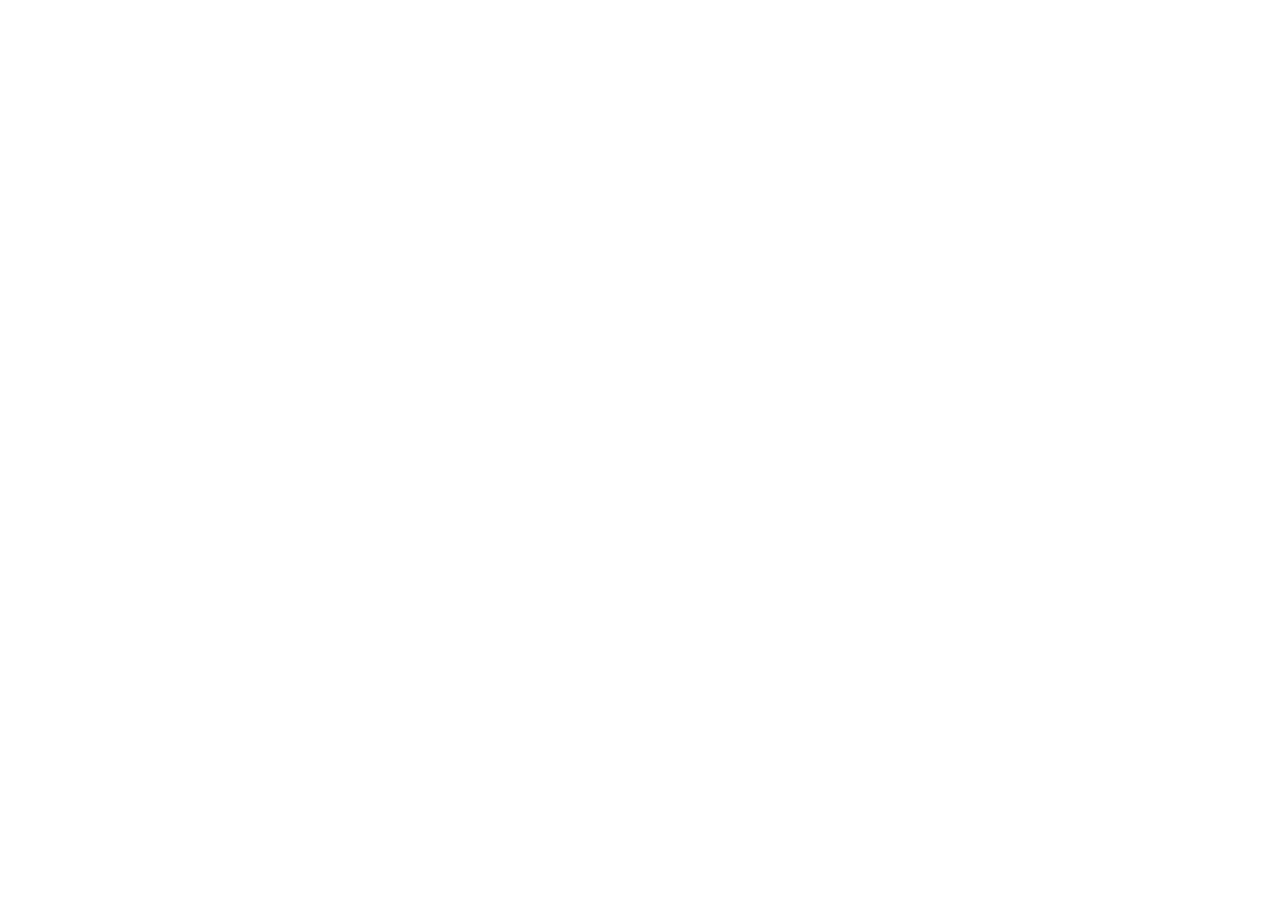
==== commit a26a2faf: "B" ====
--- a/index.html
+++ b/index.html
@@ -1,1104 +1,23 @@
-<!DOCTYPE html>
+<!doctype html>
 <html lang="en">
-<head>
-<meta charset="UTF-8">
-<meta name="viewport" content="width=device-width, initial-scale=1.0">
-<title>Ember & Gold — Fine Dining</title>
-<link href="https://fonts.googleapis.com/css2?family=Playfair+Display:ital,wght@0,400;0,700;0,900;1,400&family=Cormorant+Garamond:wght@300;400;500;600&family=DM+Sans:wght@300;400;500&display=swap" rel="stylesheet">
-<style>
-  :root {
-    --orange: #F26522;
-    --orange-deep: #C4440A;
-    --orange-light: #FF8C42;
-    --gold: #D4A017;
-    --gold-light: #F5C842;
-    --cream: #FDF6EC;
-    --dark: #1A0A00;
-    --dark2: #2D1200;
-    --charcoal: #3D2010;
-    --text-muted: #8A6040;
-  }
+  <head>
+    <meta charset="UTF-8" />
+    <meta name="viewport" content="width=device-width, initial-scale=1.0" />
+    <title>Phoenix Fitness | Premium Gym in Ghazipur, UP</title>
+    <meta name="description" content="Phoenix Fitness - Premium gym in Ghazipur, Uttar Pradesh. State-of-the-art equipment, expert trainers, and flexible membership plans. Join now!" />
+    <meta name="author" content="Phoenix Fitness" />
+    <meta property="og:title" content="Phoenix Fitness | Premium Gym in Ghazipur" />
+    <meta property="og:description" content="Transform your body at Phoenix Fitness. Premium equipment, expert trainers, flexible plans." />
+    <meta property="og:type" content="website" />
+    <meta property="og:image" content="https://lovable.dev/opengraph-image-p98pqg.png" />
 
-  * { margin: 0; padding: 0; box-sizing: border-box; }
+    <meta name="twitter:card" content="summary_large_image" />
+    <meta name="twitter:site" content="@Lovable" />
+    <meta name="twitter:image" content="https://lovable.dev/opengraph-image-p98pqg.png" />
+  </head>
 
-  html { scroll-behavior: smooth; }
-
-  body {
-    font-family: 'DM Sans', sans-serif;
-    background: var(--dark);
-    color: var(--cream);
-    overflow-x: hidden;
-  }
-
-  /* ── NAVBAR ── */
-  nav {
-    position: fixed; top: 0; width: 100%; z-index: 1000;
-    padding: 1.2rem 4rem;
-    display: flex; align-items: center; justify-content: space-between;
-    background: linear-gradient(to bottom, rgba(26,10,0,0.95), transparent);
-    backdrop-filter: blur(8px);
-    border-bottom: 1px solid rgba(242,101,34,0.15);
-    transition: background 0.3s;
-  }
-  nav.scrolled { background: rgba(26,10,0,0.98); }
-
-  .nav-logo {
-    font-family: 'Playfair Display', serif;
-    font-size: 1.6rem; font-weight: 900;
-    color: var(--orange-light);
-    letter-spacing: 0.05em;
-    text-decoration: none;
-  }
-  .nav-logo span { color: var(--gold); }
-
-  .nav-links { display: flex; gap: 2.5rem; list-style: none; }
-  .nav-links a {
-    color: var(--cream); text-decoration: none;
-    font-size: 0.85rem; letter-spacing: 0.12em; text-transform: uppercase;
-    font-weight: 500; transition: color 0.2s;
-  }
-  .nav-links a:hover { color: var(--orange-light); }
-
-  .nav-btn {
-    background: var(--orange); color: white;
-    border: none; padding: 0.6rem 1.6rem;
-    font-family: 'DM Sans', sans-serif; font-size: 0.8rem;
-    letter-spacing: 0.1em; text-transform: uppercase;
-    cursor: pointer; border-radius: 2px;
-    transition: background 0.2s, transform 0.1s;
-  }
-  .nav-btn:hover { background: var(--orange-light); transform: translateY(-1px); }
-
-  /* ── HERO ── */
-  #hero {
-    min-height: 100vh;
-    display: flex; align-items: center; justify-content: center;
-    position: relative; overflow: hidden;
-    background: radial-gradient(ellipse at 60% 50%, #3D1800 0%, #1A0A00 60%);
-  }
-
-  .hero-bg-pattern {
-    position: absolute; inset: 0;
-    background-image:
-      radial-gradient(circle at 20% 20%, rgba(242,101,34,0.08) 0%, transparent 50%),
-      radial-gradient(circle at 80% 80%, rgba(212,160,23,0.06) 0%, transparent 50%);
-  }
-
-  .hero-lines {
-    position: absolute; inset: 0; opacity: 0.04;
-    background-image: repeating-linear-gradient(
-      -45deg, var(--orange) 0px, var(--orange) 1px,
-      transparent 1px, transparent 60px
-    );
-  }
-
-  .hero-content {
-    text-align: center; z-index: 2; padding: 2rem;
-    animation: fadeUp 1s ease both;
-  }
-
-  .hero-label {
-    font-family: 'DM Sans', sans-serif;
-    font-size: 0.75rem; letter-spacing: 0.3em; text-transform: uppercase;
-    color: var(--orange); margin-bottom: 1.5rem;
-    display: flex; align-items: center; justify-content: center; gap: 1rem;
-  }
-  .hero-label::before, .hero-label::after {
-    content: ''; width: 40px; height: 1px; background: var(--orange);
-  }
-
-  .hero-title {
-    font-family: 'Playfair Display', serif;
-    font-size: clamp(3.5rem, 9vw, 7rem);
-    font-weight: 900; line-height: 1.0;
-    margin-bottom: 1.5rem;
-  }
-  .hero-title .line1 { color: var(--cream); display: block; }
-  .hero-title .line2 {
-    color: var(--orange);
-    font-style: italic; display: block;
-  }
-
-  .hero-desc {
-    font-family: 'Cormorant Garamond', serif;
-    font-size: 1.3rem; color: rgba(253,246,236,0.65);
-    max-width: 500px; margin: 0 auto 2.5rem; line-height: 1.7;
-  }
-
-  .hero-ctas { display: flex; gap: 1rem; justify-content: center; flex-wrap: wrap; }
-
-  .btn-primary {
-    background: var(--orange); color: white;
-    padding: 0.9rem 2.5rem; border: none;
-    font-family: 'DM Sans', sans-serif; font-size: 0.85rem;
-    letter-spacing: 0.12em; text-transform: uppercase;
-    cursor: pointer; border-radius: 2px;
-    transition: all 0.2s; text-decoration: none; display: inline-block;
-  }
-  .btn-primary:hover { background: var(--orange-light); transform: translateY(-2px); box-shadow: 0 8px 24px rgba(242,101,34,0.4); }
-
-  .btn-outline {
-    background: transparent; color: var(--cream);
-    padding: 0.9rem 2.5rem; border: 1px solid rgba(253,246,236,0.3);
-    font-family: 'DM Sans', sans-serif; font-size: 0.85rem;
-    letter-spacing: 0.12em; text-transform: uppercase;
-    cursor: pointer; border-radius: 2px; transition: all 0.2s;
-    text-decoration: none; display: inline-block;
-  }
-  .btn-outline:hover { border-color: var(--orange); color: var(--orange); }
-
-  .hero-scroll {
-    position: absolute; bottom: 2rem; left: 50%; transform: translateX(-50%);
-    display: flex; flex-direction: column; align-items: center; gap: 0.5rem;
-    color: rgba(253,246,236,0.4); font-size: 0.7rem; letter-spacing: 0.2em;
-    text-transform: uppercase; animation: bounce 2s infinite;
-  }
-  .hero-scroll::after {
-    content: ''; width: 1px; height: 40px;
-    background: linear-gradient(to bottom, var(--orange), transparent);
-  }
-
-  /* ── SECTION COMMON ── */
-  section { padding: 6rem 4rem; }
-
-  .section-label {
-    font-size: 0.7rem; letter-spacing: 0.3em; text-transform: uppercase;
-    color: var(--orange); margin-bottom: 1rem;
-    display: flex; align-items: center; gap: 0.8rem;
-  }
-  .section-label::before { content: ''; width: 30px; height: 1px; background: var(--orange); }
-
-  .section-title {
-    font-family: 'Playfair Display', serif;
-    font-size: clamp(2rem, 4vw, 3.2rem);
-    font-weight: 700; line-height: 1.2; margin-bottom: 1rem;
-  }
-
-  /* ── ABOUT ── */
-  #about {
-    display: grid; grid-template-columns: 1fr 1fr; gap: 5rem; align-items: center;
-    background: var(--dark2);
-  }
-
-  .about-image-stack {
-    position: relative; height: 500px;
-  }
-  .about-img-main {
-    width: 75%; height: 380px;
-    background: linear-gradient(135deg, var(--orange-deep), var(--charcoal));
-    border-radius: 4px; position: absolute; top: 0; left: 0;
-    display: flex; align-items: center; justify-content: center;
-    font-size: 5rem; overflow: hidden;
-  }
-  .about-img-accent {
-    width: 55%; height: 250px;
-    background: linear-gradient(135deg, var(--gold), var(--orange));
-    border-radius: 4px; position: absolute; bottom: 0; right: 0;
-    display: flex; align-items: center; justify-content: center;
-    font-size: 3rem;
-    border: 4px solid var(--dark2);
-  }
-
-  .about-text .section-desc {
-    font-family: 'Cormorant Garamond', serif;
-    font-size: 1.15rem; color: rgba(253,246,236,0.7); line-height: 1.8; margin-bottom: 2rem;
-  }
-
-  .about-stats {
-    display: grid; grid-template-columns: repeat(3,1fr); gap: 1.5rem; margin-top: 2rem;
-  }
-  .stat { text-align: center; }
-  .stat-num {
-    font-family: 'Playfair Display', serif;
-    font-size: 2.5rem; font-weight: 900; color: var(--orange);
-  }
-  .stat-lbl { font-size: 0.75rem; letter-spacing: 0.15em; text-transform: uppercase; color: var(--text-muted); }
-
-  /* ── MENU ── */
-  #menu { background: var(--dark); }
-
-  .menu-header { text-align: center; margin-bottom: 3rem; }
-
-  .menu-tabs {
-    display: flex; gap: 0; justify-content: center; margin-bottom: 3rem;
-    border: 1px solid rgba(242,101,34,0.2); border-radius: 4px;
-    width: fit-content; margin-left: auto; margin-right: auto; overflow: hidden;
-  }
-  .tab-btn {
-    padding: 0.7rem 2rem; background: transparent; border: none;
-    color: var(--text-muted); font-family: 'DM Sans', sans-serif;
-    font-size: 0.8rem; letter-spacing: 0.15em; text-transform: uppercase;
-    cursor: pointer; transition: all 0.2s;
-    border-right: 1px solid rgba(242,101,34,0.2);
-  }
-  .tab-btn:last-child { border-right: none; }
-  .tab-btn.active { background: var(--orange); color: white; }
-  .tab-btn:hover:not(.active) { color: var(--orange); }
-
-  .menu-grid { display: grid; grid-template-columns: repeat(3, 1fr); gap: 1.5rem; }
-
-  .menu-item {
-    background: var(--dark2);
-    border: 1px solid rgba(242,101,34,0.1);
-    border-radius: 4px; padding: 1.8rem;
-    transition: all 0.3s; cursor: default;
-    position: relative; overflow: hidden;
-  }
-  .menu-item::before {
-    content: ''; position: absolute; top: 0; left: 0; right: 0; height: 2px;
-    background: linear-gradient(to right, var(--orange), var(--gold));
-    transform: scaleX(0); transform-origin: left;
-    transition: transform 0.3s;
-  }
-  .menu-item:hover::before { transform: scaleX(1); }
-  .menu-item:hover { border-color: rgba(242,101,34,0.3); transform: translateY(-3px); }
-
-  .menu-emoji { font-size: 2rem; margin-bottom: 1rem; }
-  .menu-name {
-    font-family: 'Playfair Display', serif;
-    font-size: 1.15rem; margin-bottom: 0.4rem;
-  }
-  .menu-desc { font-size: 0.85rem; color: var(--text-muted); line-height: 1.6; margin-bottom: 1rem; }
-  .menu-price { font-family: 'Playfair Display', serif; color: var(--orange); font-size: 1.1rem; font-weight: 700; }
-  .menu-badge {
-    position: absolute; top: 1rem; right: 1rem;
-    background: var(--gold); color: var(--dark); font-size: 0.65rem;
-    padding: 0.25rem 0.6rem; border-radius: 2px; letter-spacing: 0.1em;
-    text-transform: uppercase; font-weight: 600;
-  }
-
-  /* ── RESERVATIONS ── */
-  #reservations {
-    background: radial-gradient(ellipse at 50% 50%, var(--charcoal) 0%, var(--dark) 70%);
-    text-align: center;
-  }
-  #reservations .section-label { justify-content: center; }
-  #reservations .section-label::before { display: none; }
-
-  .reserve-form {
-    display: grid; grid-template-columns: repeat(4,1fr) auto;
-    gap: 1rem; max-width: 900px; margin: 3rem auto 0;
-    align-items: end;
-  }
-
-  .form-group { display: flex; flex-direction: column; gap: 0.5rem; text-align: left; }
-  .form-group label { font-size: 0.7rem; letter-spacing: 0.15em; text-transform: uppercase; color: var(--text-muted); }
-  .form-group input, .form-group select {
-    background: rgba(255,255,255,0.05); border: 1px solid rgba(242,101,34,0.2);
-    color: var(--cream); padding: 0.8rem 1rem; border-radius: 2px;
-    font-family: 'DM Sans', sans-serif; font-size: 0.9rem;
-    transition: border-color 0.2s;
-  }
-  .form-group input:focus, .form-group select:focus {
-    outline: none; border-color: var(--orange);
-  }
-  .form-group select option { background: var(--dark2); }
-
-  /* ── GALLERY ── */
-  #gallery { background: var(--dark2); padding-bottom: 4rem; }
-  .gallery-header { text-align: center; margin-bottom: 2.5rem; }
-
-  .gallery-grid {
-    display: grid;
-    grid-template-columns: repeat(4, 1fr);
-    grid-template-rows: 200px 200px;
-    gap: 0.8rem;
-  }
-  .gal-item {
-    border-radius: 4px; overflow: hidden; position: relative;
-    display: flex; align-items: center; justify-content: center;
-    font-size: 3rem; cursor: pointer; transition: transform 0.3s;
-  }
-  .gal-item:hover { transform: scale(0.98); }
-  .gal-item:hover .gal-overlay { opacity: 1; }
-  .gal-item:nth-child(1) { grid-column: span 2; grid-row: span 2; background: linear-gradient(135deg, #3D1200, #6B2200); font-size: 5rem; }
-  .gal-item:nth-child(2) { background: linear-gradient(135deg, #2D1800, #5C2800); }
-  .gal-item:nth-child(3) { background: linear-gradient(135deg, #1A0A00, #4A1E00); }
-  .gal-item:nth-child(4) { background: linear-gradient(135deg, #2A1600, #502200); }
-  .gal-item:nth-child(5) { background: linear-gradient(135deg, #1E0C00, #3D1800); }
-
-  .gal-overlay {
-    position: absolute; inset: 0;
-    background: rgba(242,101,34,0.3);
-    opacity: 0; transition: opacity 0.3s;
-    display: flex; align-items: center; justify-content: center;
-  }
-
-  /* ── FOOTER ── */
-  footer {
-    background: #0D0500; padding: 4rem;
-    border-top: 1px solid rgba(242,101,34,0.15);
-  }
-  .footer-grid { display: grid; grid-template-columns: 2fr 1fr 1fr 1fr; gap: 3rem; margin-bottom: 3rem; }
-  .footer-brand .nav-logo { font-size: 1.8rem; display: block; margin-bottom: 1rem; }
-  .footer-brand p { font-size: 0.9rem; color: var(--text-muted); line-height: 1.7; max-width: 280px; }
-  .footer-col h4 { font-size: 0.7rem; letter-spacing: 0.2em; text-transform: uppercase; color: var(--orange); margin-bottom: 1.2rem; }
-  .footer-col ul { list-style: none; }
-  .footer-col li { margin-bottom: 0.6rem; }
-  .footer-col a { color: var(--text-muted); text-decoration: none; font-size: 0.9rem; transition: color 0.2s; }
-  .footer-col a:hover { color: var(--orange-light); }
-  .footer-bottom {
-    display: flex; justify-content: space-between; align-items: center;
-    padding-top: 2rem; border-top: 1px solid rgba(255,255,255,0.05);
-    font-size: 0.8rem; color: var(--text-muted);
-  }
-  .admin-link {
-    color: rgba(242,101,34,0.4); text-decoration: none; font-size: 0.75rem;
-    transition: color 0.2s;
-  }
-  .admin-link:hover { color: var(--orange); }
-
-  /* ── ADMIN LOGIN MODAL ── */
-  #admin-modal {
-    display: none; position: fixed; inset: 0; z-index: 9999;
-    background: rgba(10,3,0,0.97); backdrop-filter: blur(12px);
-    align-items: center; justify-content: center;
-  }
-  #admin-modal.open { display: flex; animation: fadeIn 0.3s ease; }
-
-  .modal-card {
-    background: var(--dark2); border: 1px solid rgba(242,101,34,0.3);
-    border-radius: 8px; padding: 3rem; width: 420px; max-width: 95vw;
-    position: relative;
-  }
-  .modal-close {
-    position: absolute; top: 1rem; right: 1rem;
-    background: none; border: none; color: var(--text-muted);
-    font-size: 1.4rem; cursor: pointer; transition: color 0.2s;
-  }
-  .modal-close:hover { color: var(--orange); }
-  .modal-logo {
-    font-family: 'Playfair Display', serif; font-size: 1.5rem;
-    font-weight: 900; color: var(--orange-light); text-align: center;
-    margin-bottom: 0.5rem;
-  }
-  .modal-subtitle { text-align: center; color: var(--text-muted); font-size: 0.85rem; margin-bottom: 2rem; }
-  .modal-field { margin-bottom: 1.2rem; }
-  .modal-field label { display: block; font-size: 0.7rem; letter-spacing: 0.15em; text-transform: uppercase; color: var(--text-muted); margin-bottom: 0.5rem; }
-  .modal-field input {
-    width: 100%; background: rgba(255,255,255,0.04);
-    border: 1px solid rgba(242,101,34,0.2); color: var(--cream);
-    padding: 0.85rem 1rem; border-radius: 4px;
-    font-family: 'DM Sans', sans-serif; font-size: 0.95rem;
-    transition: border-color 0.2s;
-  }
-  .modal-field input:focus { outline: none; border-color: var(--orange); }
-  .modal-btn {
-    width: 100%; background: var(--orange); color: white;
-    border: none; padding: 0.9rem; border-radius: 4px;
-    font-family: 'DM Sans', sans-serif; font-size: 0.85rem;
-    letter-spacing: 0.12em; text-transform: uppercase;
-    cursor: pointer; margin-top: 0.5rem; transition: background 0.2s;
-  }
-  .modal-btn:hover { background: var(--orange-light); }
-  .modal-error {
-    color: #FF6B6B; font-size: 0.8rem; text-align: center;
-    margin-top: 0.8rem; display: none;
-  }
-  .modal-hint { color: rgba(253,246,236,0.25); font-size: 0.72rem; text-align: center; margin-top: 1.2rem; }
-
-  /* ── ADMIN DASHBOARD ── */
-  #admin-dashboard {
-    display: none; position: fixed; inset: 0; z-index: 9998;
-    background: #0F0600; overflow-y: auto;
-  }
-  #admin-dashboard.open { display: flex; }
-
-  .dash-sidebar {
-    width: 240px; min-height: 100vh; flex-shrink: 0;
-    background: var(--dark2);
-    border-right: 1px solid rgba(242,101,34,0.15);
-    padding: 1.5rem 0; display: flex; flex-direction: column;
-    position: sticky; top: 0; height: 100vh;
-  }
-  .dash-logo {
-    font-family: 'Playfair Display', serif;
-    font-size: 1.3rem; font-weight: 900; color: var(--orange-light);
-    padding: 0 1.5rem 1.5rem; border-bottom: 1px solid rgba(242,101,34,0.1);
-    margin-bottom: 1rem;
-  }
-  .dash-logo span { color: var(--gold); }
-  .dash-nav-label {
-    font-size: 0.65rem; letter-spacing: 0.2em; text-transform: uppercase;
-    color: rgba(138,96,64,0.6); padding: 0 1.5rem; margin: 0.8rem 0 0.4rem;
-  }
-  .dash-nav-item {
-    display: flex; align-items: center; gap: 0.8rem;
-    padding: 0.7rem 1.5rem; color: var(--text-muted);
-    cursor: pointer; transition: all 0.2s; font-size: 0.9rem;
-    border-left: 3px solid transparent;
-  }
-  .dash-nav-item:hover { color: var(--cream); background: rgba(242,101,34,0.06); }
-  .dash-nav-item.active { color: var(--orange-light); background: rgba(242,101,34,0.1); border-left-color: var(--orange); }
-  .dash-nav-icon { font-size: 1rem; width: 20px; text-align: center; }
-  .dash-nav-badge {
-    margin-left: auto; background: var(--orange); color: white;
-    font-size: 0.65rem; padding: 0.15rem 0.5rem; border-radius: 10px;
-  }
-  .dash-logout {
-    margin-top: auto; padding: 1.5rem; border-top: 1px solid rgba(242,101,34,0.1);
-  }
-  .logout-btn {
-    width: 100%; background: rgba(242,101,34,0.1); border: 1px solid rgba(242,101,34,0.2);
-    color: var(--orange); padding: 0.7rem; border-radius: 4px;
-    font-family: 'DM Sans', sans-serif; font-size: 0.8rem;
-    letter-spacing: 0.1em; text-transform: uppercase; cursor: pointer;
-    transition: all 0.2s;
-  }
-  .logout-btn:hover { background: var(--orange); color: white; }
-
-  .dash-main { flex: 1; padding: 2.5rem; overflow-y: auto; }
-
-  .dash-topbar {
-    display: flex; align-items: center; justify-content: space-between;
-    margin-bottom: 2rem;
-  }
-  .dash-page-title { font-family: 'Playfair Display', serif; font-size: 1.8rem; }
-  .dash-page-sub { color: var(--text-muted); font-size: 0.85rem; margin-top: 0.2rem; }
-  .dash-date { color: var(--text-muted); font-size: 0.85rem; text-align: right; }
-
-  .dash-kpi-row { display: grid; grid-template-columns: repeat(4,1fr); gap: 1.2rem; margin-bottom: 2.5rem; }
-
-  .kpi-card {
-    background: var(--dark2); border: 1px solid rgba(242,101,34,0.1);
-    border-radius: 8px; padding: 1.5rem; position: relative; overflow: hidden;
-    transition: border-color 0.3s;
-  }
-  .kpi-card:hover { border-color: rgba(242,101,34,0.3); }
-  .kpi-card::after {
-    content: ''; position: absolute; bottom: 0; left: 0; right: 0; height: 3px;
-    background: linear-gradient(to right, var(--orange), var(--gold));
-    opacity: 0.6;
-  }
-  .kpi-icon { font-size: 1.8rem; margin-bottom: 0.8rem; }
-  .kpi-val {
-    font-family: 'Playfair Display', serif;
-    font-size: 2rem; font-weight: 900; color: var(--cream);
-  }
-  .kpi-lbl { font-size: 0.75rem; letter-spacing: 0.1em; text-transform: uppercase; color: var(--text-muted); margin-top: 0.2rem; }
-  .kpi-delta { font-size: 0.8rem; margin-top: 0.5rem; }
-  .kpi-delta.up { color: #4CAF50; }
-  .kpi-delta.down { color: #FF6B6B; }
-
-  .dash-grid-2 { display: grid; grid-template-columns: 1.5fr 1fr; gap: 1.5rem; margin-bottom: 1.5rem; }
-  .dash-card {
-    background: var(--dark2); border: 1px solid rgba(242,101,34,0.1);
-    border-radius: 8px; padding: 1.5rem;
-  }
-  .dash-card-title {
-    font-family: 'Playfair Display', serif;
-    font-size: 1.1rem; margin-bottom: 1.2rem;
-    display: flex; align-items: center; justify-content: space-between;
-  }
-  .dash-card-title .view-all {
-    font-family: 'DM Sans', sans-serif; font-size: 0.75rem;
-    color: var(--orange); cursor: pointer; letter-spacing: 0.1em;
-    text-transform: uppercase;
-  }
-
-  .order-row {
-    display: flex; align-items: center; justify-content: space-between;
-    padding: 0.8rem 0; border-bottom: 1px solid rgba(255,255,255,0.04);
-    font-size: 0.85rem;
-  }
-  .order-row:last-child { border-bottom: none; }
-  .order-info strong { display: block; color: var(--cream); margin-bottom: 0.15rem; }
-  .order-info span { color: var(--text-muted); font-size: 0.78rem; }
-  .order-amount { color: var(--orange); font-weight: 600; font-family: 'Playfair Display', serif; }
-  .order-status {
-    font-size: 0.7rem; padding: 0.25rem 0.7rem; border-radius: 10px;
-    text-transform: uppercase; letter-spacing: 0.08em; font-weight: 600;
-  }
-  .status-done { background: rgba(76,175,80,0.15); color: #4CAF50; }
-  .status-pending { background: rgba(242,101,34,0.15); color: var(--orange-light); }
-  .status-cooking { background: rgba(212,160,23,0.15); color: var(--gold-light); }
-
-  .reservation-row {
-    display: flex; align-items: center; gap: 1rem;
-    padding: 0.8rem 0; border-bottom: 1px solid rgba(255,255,255,0.04);
-    font-size: 0.85rem;
-  }
-  .reservation-row:last-child { border-bottom: none; }
-  .res-avatar {
-    width: 36px; height: 36px; border-radius: 50%;
-    background: linear-gradient(135deg, var(--orange), var(--gold));
-    display: flex; align-items: center; justify-content: center;
-    font-size: 0.8rem; font-weight: 700; flex-shrink: 0;
-  }
-  .res-info strong { display: block; color: var(--cream); }
-  .res-info span { color: var(--text-muted); font-size: 0.78rem; }
-  .res-time { color: var(--orange-light); font-size: 0.8rem; text-align: right; }
-  .res-time span { display: block; color: var(--text-muted); font-size: 0.72rem; }
-
-  .revenue-bar { margin-bottom: 1rem; }
-  .revenue-bar-label { display: flex; justify-content: space-between; font-size: 0.8rem; margin-bottom: 0.4rem; }
-  .revenue-bar-label span { color: var(--text-muted); }
-  .revenue-bar-label strong { color: var(--cream); }
-  .bar-track { height: 8px; background: rgba(255,255,255,0.06); border-radius: 4px; overflow: hidden; }
-  .bar-fill { height: 100%; background: linear-gradient(to right, var(--orange), var(--gold)); border-radius: 4px; }
-
-  .dash-section { display: none; }
-  .dash-section.active { display: block; }
-
-  /* Menu Management */
-  .menu-mgmt-grid { display: grid; grid-template-columns: repeat(3,1fr); gap: 1rem; }
-  .menu-mgmt-item {
-    background: var(--dark2); border: 1px solid rgba(242,101,34,0.1);
-    border-radius: 8px; padding: 1.2rem; transition: border-color 0.2s;
-  }
-  .menu-mgmt-item:hover { border-color: rgba(242,101,34,0.3); }
-  .menu-mgmt-header { display: flex; align-items: flex-start; justify-content: space-between; margin-bottom: 0.5rem; }
-  .menu-mgmt-name { font-family: 'Playfair Display', serif; font-size: 1rem; }
-  .menu-mgmt-actions { display: flex; gap: 0.4rem; }
-  .action-btn {
-    background: none; border: none; cursor: pointer; font-size: 0.9rem;
-    padding: 0.3rem; border-radius: 3px; transition: background 0.2s; color: inherit;
-  }
-  .action-btn:hover { background: rgba(242,101,34,0.15); }
-  .menu-mgmt-price { color: var(--orange); font-size: 0.9rem; font-weight: 600; }
-  .menu-mgmt-cat { color: var(--text-muted); font-size: 0.75rem; margin-top: 0.3rem; }
-  .toggle-switch { position: relative; display: inline-block; width: 36px; height: 20px; }
-  .toggle-switch input { opacity: 0; width: 0; height: 0; }
-  .toggle-slider {
-    position: absolute; cursor: pointer; top: 0; left: 0; right: 0; bottom: 0;
-    background: rgba(255,255,255,0.1); border-radius: 20px; transition: 0.3s;
-  }
-  .toggle-slider::before {
-    content: ''; position: absolute; width: 14px; height: 14px;
-    background: white; border-radius: 50%; left: 3px; top: 3px; transition: 0.3s;
-  }
-  .toggle-switch input:checked + .toggle-slider { background: var(--orange); }
-  .toggle-switch input:checked + .toggle-slider::before { transform: translateX(16px); }
-
-  .add-item-form {
-    background: var(--dark2); border: 1px solid rgba(242,101,34,0.2);
-    border-radius: 8px; padding: 1.5rem; margin-bottom: 1.5rem;
-    display: none;
-  }
-  .add-item-form.open { display: block; animation: fadeIn 0.2s ease; }
-  .form-row { display: grid; grid-template-columns: 1fr 1fr 1fr; gap: 1rem; margin-bottom: 1rem; }
-  .adm-field { display: flex; flex-direction: column; gap: 0.4rem; }
-  .adm-field label { font-size: 0.7rem; letter-spacing: 0.15em; text-transform: uppercase; color: var(--text-muted); }
-  .adm-field input, .adm-field select, .adm-field textarea {
-    background: rgba(255,255,255,0.04); border: 1px solid rgba(242,101,34,0.2);
-    color: var(--cream); padding: 0.7rem 0.9rem; border-radius: 4px;
-    font-family: 'DM Sans', sans-serif; font-size: 0.9rem; transition: border-color 0.2s;
-    resize: none;
-  }
-  .adm-field input:focus, .adm-field select:focus, .adm-field textarea:focus { outline: none; border-color: var(--orange); }
-  .adm-field select option { background: var(--dark2); }
-  .form-actions { display: flex; gap: 0.8rem; justify-content: flex-end; }
-  .adm-btn-primary {
-    background: var(--orange); color: white; border: none;
-    padding: 0.6rem 1.5rem; border-radius: 4px;
-    font-family: 'DM Sans', sans-serif; font-size: 0.8rem;
-    letter-spacing: 0.1em; text-transform: uppercase; cursor: pointer; transition: background 0.2s;
-  }
-  .adm-btn-primary:hover { background: var(--orange-light); }
-  .adm-btn-ghost {
-    background: transparent; color: var(--text-muted); border: 1px solid rgba(255,255,255,0.1);
-    padding: 0.6rem 1.5rem; border-radius: 4px;
-    font-family: 'DM Sans', sans-serif; font-size: 0.8rem;
-    letter-spacing: 0.1em; text-transform: uppercase; cursor: pointer; transition: all 0.2s;
-  }
-  .adm-btn-ghost:hover { color: var(--cream); border-color: rgba(255,255,255,0.2); }
-
-  /* Reservations table */
-  .dash-table { width: 100%; border-collapse: collapse; font-size: 0.87rem; }
-  .dash-table th {
-    text-align: left; padding: 0.7rem 1rem;
-    font-size: 0.68rem; letter-spacing: 0.15em; text-transform: uppercase;
-    color: var(--text-muted); border-bottom: 1px solid rgba(255,255,255,0.06);
-  }
-  .dash-table td { padding: 0.9rem 1rem; border-bottom: 1px solid rgba(255,255,255,0.03); }
-  .dash-table tr:hover td { background: rgba(242,101,34,0.04); }
-
-  .notification-toast {
-    position: fixed; bottom: 2rem; right: 2rem;
-    background: var(--dark2); border: 1px solid var(--orange);
-    border-radius: 8px; padding: 1rem 1.5rem;
-    display: flex; align-items: center; gap: 0.8rem;
-    z-index: 99999; transform: translateX(200%);
-    transition: transform 0.3s; font-size: 0.9rem;
-  }
-  .notification-toast.show { transform: translateX(0); }
-
-  @keyframes fadeUp {
-    from { opacity: 0; transform: translateY(30px); }
-    to { opacity: 1; transform: translateY(0); }
-  }
-  @keyframes fadeIn {
-    from { opacity: 0; }
-    to { opacity: 1; }
-  }
-  @keyframes bounce {
-    0%, 100% { transform: translateX(-50%) translateY(0); }
-    50% { transform: translateX(-50%) translateY(8px); }
-  }
-
-  @media (max-width: 900px) {
-    nav { padding: 1rem 1.5rem; }
-    .nav-links { display: none; }
-    section { padding: 4rem 1.5rem; }
-    #about { grid-template-columns: 1fr; }
-    .menu-grid { grid-template-columns: 1fr; }
-    .reserve-form { grid-template-columns: 1fr 1fr; }
-    .gallery-grid { grid-template-columns: 1fr 1fr; grid-template-rows: auto; }
-    .gal-item:nth-child(1) { grid-column: 1; grid-row: 1; }
-    .footer-grid { grid-template-columns: 1fr 1fr; }
-    .dash-sidebar { width: 200px; }
-    .dash-kpi-row { grid-template-columns: 1fr 1fr; }
-    .dash-grid-2 { grid-template-columns: 1fr; }
-  }
-</style>
-</head>
-<body>
-
-<!-- ── NAV ── -->
-<nav id="navbar">
-  <a href="#hero" class="nav-logo">Ember<span>&</span>Gold</a>
-  <ul class="nav-links">
-    <li><a href="#about">About</a></li>
-    <li><a href="#menu">Menu</a></li>
-    <li><a href="#gallery">Gallery</a></li>
-    <li><a href="#reservations">Reservations</a></li>
-  </ul>
-  <button class="nav-btn" onclick="scrollTo('#reservations')">Book a Table</button>
-</nav>
-
-<!-- ── HERO ── -->
-<section id="hero">
-  <div class="hero-bg-pattern"></div>
-  <div class="hero-lines"></div>
-  <div class="hero-content">
-    <div class="hero-label">Est. 2018 · Lucknow</div>
-    <h1 class="hero-title">
-      <span class="line1">Fine Dining</span>
-      <span class="line2">Redefined</span>
-    </h1>
-    <p class="hero-desc">Where every flame-kissed dish tells a story of passion, tradition, and culinary artistry.</p>
-    <div class="hero-ctas">
-      <a href="#menu" class="btn-primary">Explore Menu</a>
-      <a href="#reservations" class="btn-outline">Reserve a Table</a>
-    </div>
-  </div>
-  <div class="hero-scroll">Scroll</div>
-</section>
-
-<!-- ── ABOUT ── -->
-<section id="about">
-  <div class="about-image-stack">
-    <div class="about-img-main">🍽️</div>
-    <div class="about-img-accent">🔥</div>
-  </div>
-  <div class="about-text">
-    <div class="section-label">Our Story</div>
-    <h2 class="section-title">Crafted with Fire,<br>Served with Soul</h2>
-    <p class="section-desc">Born from a love of bold flavors and warm hospitality, Ember & Gold has been the heartbeat of Lucknow's fine dining scene. Every dish on our menu is an exploration of heritage and innovation.</p>
-    <p class="section-desc">Our chefs source only the finest seasonal ingredients, transforming them over open flame into dishes that linger in memory long after the last bite.</p>
-    <div class="about-stats">
-      <div class="stat"><div class="stat-num">6+</div><div class="stat-lbl">Years Open</div></div>
-      <div class="stat"><div class="stat-num">48</div><div class="stat-lbl">Dishes</div></div>
-      <div class="stat"><div class="stat-num">4.9★</div><div class="stat-lbl">Rating</div></div>
-    </div>
-  </div>
-</section>
-
-<!-- ── MENU ── -->
-<section id="menu">
-  <div class="menu-header">
-    <div class="section-label" style="justify-content:center"><span>Our Menu</span></div>
-    <h2 class="section-title">Signature Dishes</h2>
-  </div>
-  <div class="menu-tabs">
-    <button class="tab-btn active" onclick="switchTab('starters',this)">Starters</button>
-    <button class="tab-btn" onclick="switchTab('mains',this)">Mains</button>
-    <button class="tab-btn" onclick="switchTab('desserts',this)">Desserts</button>
-    <button class="tab-btn" onclick="switchTab('drinks',this)">Drinks</button>
-  </div>
-
-  <div id="tab-starters" class="menu-tab-content">
-    <div class="menu-grid">
-      <div class="menu-item"><div class="menu-badge">Chef's Pick</div><div class="menu-emoji">🥗</div><div class="menu-name">Ember Salad</div><div class="menu-desc">Charred greens, candied walnuts, pomegranate pearls, gold-citrus dressing</div><div class="menu-price">₹420</div></div>
-      <div class="menu-item"><div class="menu-emoji">🍤</div><div class="menu-name">Saffron Prawns</div><div class="menu-desc">Tiger prawns, saffron butter, micro herbs, crispy shallots</div><div class="menu-price">₹680</div></div>
-      <div class="menu-item"><div class="menu-emoji">🥘</div><div class="menu-name">Smoked Daal Soup</div><div class="menu-desc">Heritage lentils, cumin oil, house-made roti crisps, cream</div><div class="menu-price">₹320</div></div>
-    </div>
-  </div>
-
-  <div id="tab-mains" class="menu-tab-content" style="display:none">
-    <div class="menu-grid">
-      <div class="menu-item"><div class="menu-badge">Bestseller</div><div class="menu-emoji">🥩</div><div class="menu-name">Ember-Grilled Lamb</div><div class="menu-desc">24-hour marinated rack of lamb, rosemary jus, roasted garlic mash</div><div class="menu-price">₹1,250</div></div>
-      <div class="menu-item"><div class="menu-emoji">🐟</div><div class="menu-name">Gold Butter Fish</div><div class="menu-desc">River sole, turmeric-gold butter, braised seasonal greens, citrus</div><div class="menu-price">₹980</div></div>
-      <div class="menu-item"><div class="menu-emoji">🍛</div><div class="menu-name">Royal Biryani</div><div class="menu-desc">Awadhi dum biryani, slow-cooked mutton, saffron, caramelised onions</div><div class="menu-price">₹850</div></div>
-    </div>
-  </div>
-
-  <div id="tab-desserts" class="menu-tab-content" style="display:none">
-    <div class="menu-grid">
-      <div class="menu-item"><div class="menu-badge">Signature</div><div class="menu-emoji">🍮</div><div class="menu-name">Gold Crème Brûlée</div><div class="menu-desc">Vanilla custard, gold-dust sugar crust, cardamom, edible flowers</div><div class="menu-price">₹380</div></div>
-      <div class="menu-item"><div class="menu-emoji">🍫</div><div class="menu-name">Dark Ember Cake</div><div class="menu-desc">Molten chocolate, orange zest glaze, chilli caramel, ice cream</div><div class="menu-price">₹420</div></div>
-      <div class="menu-item"><div class="menu-emoji">🍨</div><div class="menu-name">Saffron Kulfi</div><div class="menu-desc">House-churned saffron ice cream, pistachio crumble, rose syrup</div><div class="menu-price">₹280</div></div>
-    </div>
-  </div>
-
-  <div id="tab-drinks" class="menu-tab-content" style="display:none">
-    <div class="menu-grid">
-      <div class="menu-item"><div class="menu-emoji">🍹</div><div class="menu-name">Sunset Mocktail</div><div class="menu-desc">Passion fruit, orange blossom, sparkling water, gold dust rim</div><div class="menu-price">₹320</div></div>
-      <div class="menu-item"><div class="menu-emoji">☕</div><div class="menu-name">Cardamom Cold Brew</div><div class="menu-desc">Single-origin cold brew, cardamom syrup, oat milk foam</div><div class="menu-price">₹280</div></div>
-      <div class="menu-item"><div class="menu-emoji">🫖</div><div class="menu-name">Ember Chai</div><div class="menu-desc">House-spiced masala chai, fresh ginger, premium Assam leaves</div><div class="menu-price">₹180</div></div>
-    </div>
-  </div>
-</section>
-
-<!-- ── GALLERY ── -->
-<section id="gallery">
-  <div class="gallery-header">
-    <div class="section-label" style="justify-content:center"><span>Gallery</span></div>
-    <h2 class="section-title">A Feast for the Eyes</h2>
-  </div>
-  <div class="gallery-grid">
-    <div class="gal-item">🍽️<div class="gal-overlay">✨</div></div>
-    <div class="gal-item">🔥<div class="gal-overlay">✨</div></div>
-    <div class="gal-item">🌿<div class="gal-overlay">✨</div></div>
-    <div class="gal-item">🥘<div class="gal-overlay">✨</div></div>
-    <div class="gal-item">🍷<div class="gal-overlay">✨</div></div>
-  </div>
-</section>
-
-<!-- ── RESERVATIONS ── -->
-<section id="reservations">
-  <div class="section-label" style="justify-content:center"><span>Reservations</span></div>
-  <h2 class="section-title">Reserve Your Table</h2>
-  <p style="color:var(--text-muted);font-size:1rem;margin-top:0.5rem">Join us for an unforgettable dining experience</p>
-  <div class="reserve-form">
-    <div class="form-group">
-      <label>Full Name</label>
-      <input type="text" placeholder="Your name">
-    </div>
-    <div class="form-group">
-      <label>Date</label>
-      <input type="date">
-    </div>
-    <div class="form-group">
-      <label>Time</label>
-      <input type="time" value="19:00">
-    </div>
-    <div class="form-group">
-      <label>Guests</label>
-      <select>
-        <option>1 Guest</option>
-        <option>2 Guests</option>
-        <option selected>4 Guests</option>
-        <option>6 Guests</option>
-        <option>8+ Guests</option>
-      </select>
-    </div>
-    <button class="btn-primary" onclick="showToast('🎉 Table reserved! We\'ll confirm shortly.')">Book Now</button>
-  </div>
-</section>
-
-<!-- ── FOOTER ── -->
-<footer>
-  <div class="footer-grid">
-    <div class="footer-brand">
-      <a class="nav-logo" href="#hero">Ember<span>&</span>Gold</a>
-      <p>Fine dining in the heart of Lucknow. Where heritage meets innovation, and every meal becomes a memory.</p>
-    </div>
-    <div class="footer-col">
-      <h4>Explore</h4>
-      <ul>
-        <li><a href="#about">About Us</a></li>
-        <li><a href="#menu">Our Menu</a></li>
-        <li><a href="#gallery">Gallery</a></li>
-        <li><a href="#reservations">Reservations</a></li>
-      </ul>
-    </div>
-    <div class="footer-col">
-      <h4>Hours</h4>
-      <ul>
-        <li><a>Mon–Fri: 12–3pm</a></li>
-        <li><a>Mon–Fri: 7–11pm</a></li>
-        <li><a>Sat–Sun: 12–11pm</a></li>
-        <li><a>Closed Tuesdays</a></li>
-      </ul>
-    </div>
-    <div class="footer-col">
-      <h4>Contact</h4>
-      <ul>
-        <li><a>Hazratganj, Lucknow</a></li>
-        <li><a>+91 98765 43210</a></li>
-        <li><a>hello@emberandgold.in</a></li>
-      </ul>
-    </div>
-  </div>
-  <div class="footer-bottom">
-    <span>© 2026 Ember & Gold. All rights reserved.</span>
-    <a href="#" class="admin-link" onclick="openAdminLogin(event)">⚙ Admin</a>
-  </div>
-</footer>
-
-<!-- ── ADMIN LOGIN MODAL ── -->
-<div id="admin-modal">
-  <div class="modal-card">
-    <button class="modal-close" onclick="closeAdminLogin()">✕</button>
-    <div class="modal-logo">🔐 Admin Portal</div>
-    <div class="modal-subtitle">Ember & Gold Restaurant Management</div>
-    <div class="modal-field">
-      <label>Username</label>
-      <input type="text" id="admin-user" placeholder="admin">
-    </div>
-    <div class="modal-field">
-      <label>Password</label>
-      <input type="password" id="admin-pass" placeholder="••••••••" onkeydown="if(event.key==='Enter')doLogin()">
-    </div>
-    <button class="modal-btn" onclick="doLogin()">Enter Dashboard</button>
-    <div class="modal-error" id="login-error">❌ Invalid credentials. Try again.</div>
-    <div class="modal-hint">Hint: admin / ember2026</div>
-  </div>
-</div>
-
-<!-- ── ADMIN DASHBOARD ── -->
-<div id="admin-dashboard">
-  <div class="dash-sidebar">
-    <div class="dash-logo">Ember<span>&</span>Gold</div>
-    <div class="dash-nav-label">Main</div>
-    <div class="dash-nav-item active" onclick="dashNav('overview',this)"><span class="dash-nav-icon">📊</span> Overview</div>
-    <div class="dash-nav-item" onclick="dashNav('orders',this)"><span class="dash-nav-icon">🧾</span> Orders <span class="dash-nav-badge">4</span></div>
-    <div class="dash-nav-item" onclick="dashNav('reservations',this)"><span class="dash-nav-icon">📅</span> Reservations</div>
-    <div class="dash-nav-label">Manage</div>
-    <div class="dash-nav-item" onclick="dashNav('menu',this)"><span class="dash-nav-icon">🍽️</span> Menu Items</div>
-    <div class="dash-nav-item" onclick="dashNav('staff',this)"><span class="dash-nav-icon">👥</span> Staff</div>
-    <div class="dash-nav-item" onclick="dashNav('settings',this)"><span class="dash-nav-icon">⚙️</span> Settings</div>
-    <div class="dash-logout">
-      <button class="logout-btn" onclick="doLogout()">⬅ Log Out</button>
-    </div>
-  </div>
-
-  <div class="dash-main">
-
-    <!-- OVERVIEW -->
-    <div id="dash-overview" class="dash-section active">
-      <div class="dash-topbar">
-        <div><div class="dash-page-title">Dashboard Overview</div><div class="dash-page-sub">Welcome back, Admin</div></div>
-        <div class="dash-date" id="dash-date-el"></div>
-      </div>
-
-      <div class="dash-kpi-row">
-        <div class="kpi-card"><div class="kpi-icon">💰</div><div class="kpi-val">₹1.84L</div><div class="kpi-lbl">Revenue Today</div><div class="kpi-delta up">↑ 12% vs yesterday</div></div>
-        <div class="kpi-card"><div class="kpi-icon">🧾</div><div class="kpi-val">47</div><div class="kpi-lbl">Orders Today</div><div class="kpi-delta up">↑ 8 more than avg</div></div>
-        <div class="kpi-card"><div class="kpi-icon">📅</div><div class="kpi-val">12</div><div class="kpi-lbl">Reservations</div><div class="kpi-delta down">↓ 2 cancellations</div></div>
-        <div class="kpi-card"><div class="kpi-icon">⭐</div><div class="kpi-val">4.9</div><div class="kpi-lbl">Avg Rating</div><div class="kpi-delta up">↑ 0.1 this week</div></div>
-      </div>
-
-      <div class="dash-grid-2">
-        <div class="dash-card">
-          <div class="dash-card-title">Recent Orders <span class="view-all" onclick="dashNav('orders',document.querySelector('[onclick*=orders]'))">View All →</span></div>
-          <div class="order-row"><div class="order-info"><strong>Table 7 — 4 pax</strong><span>Lamb Rack, Biryani, 2× Mocktails</span></div><div><div class="order-amount">₹3,280</div></div><div><span class="order-status status-cooking">Cooking</span></div></div>
-          <div class="order-row"><div class="order-info"><strong>Table 3 — 2 pax</strong><span>Saffron Prawns, Gold Brûlée</span></div><div><div class="order-amount">₹1,060</div></div><div><span class="order-status status-done">Served</span></div></div>
-          <div class="order-row"><div class="order-info"><strong>Table 12 — 6 pax</strong><span>Royal Biryani ×3, Ember Salad</span></div><div><div class="order-amount">₹2,970</div></div><div><span class="order-status status-pending">Pending</span></div></div>
-          <div class="order-row"><div class="order-info"><strong>Table 5 — 2 pax</strong><span>Butter Fish, Kulfi, Chai</span></div><div><div class="order-amount">₹1,438</div></div><div><span class="order-status status-done">Served</span></div></div>
-        </div>
-
-        <div class="dash-card">
-          <div class="dash-card-title">Revenue by Category</div>
-          <div class="revenue-bar"><div class="revenue-bar-label"><span>Main Courses</span><strong>₹82,400</strong></div><div class="bar-track"><div class="bar-fill" style="width:75%"></div></div></div>
-          <div class="revenue-bar"><div class="revenue-bar-label"><span>Starters</span><strong>₹34,200</strong></div><div class="bar-track"><div class="bar-fill" style="width:45%"></div></div></div>
-          <div class="revenue-bar"><div class="revenue-bar-label"><span>Desserts</span><strong>₹28,600</strong></div><div class="bar-track"><div class="bar-fill" style="width:38%"></div></div></div>
-          <div class="revenue-bar"><div class="revenue-bar-label"><span>Beverages</span><strong>₹18,900</strong></div><div class="bar-track"><div class="bar-fill" style="width:25%"></div></div></div>
-          <div class="revenue-bar"><div class="revenue-bar-label"><span>Specials</span><strong>₹20,300</strong></div><div class="bar-track"><div class="bar-fill" style="width:28%"></div></div></div>
-        </div>
-      </div>
-
-      <div class="dash-card">
-        <div class="dash-card-title">Today's Reservations</div>
-        <div style="display:grid;grid-template-columns:repeat(4,1fr);gap:0.8rem">
-          <div class="reservation-row"><div class="res-avatar">RK</div><div class="res-info"><strong>Rajesh Kumar</strong><span>4 guests · Table 8</span></div><div class="res-time">7:00 PM<span>Confirmed</span></div></div>
-          <div class="reservation-row"><div class="res-avatar">SP</div><div class="res-info"><strong>Sunita Patel</strong><span>2 guests · Table 3</span></div><div class="res-time">7:30 PM<span>Confirmed</span></div></div>
-          <div class="reservation-row"><div class="res-avatar">AM</div><div class="res-info"><strong>Arjun Mehta</strong><span>6 guests · Table 14</span></div><div class="res-time">8:00 PM<span>Pending</span></div></div>
-          <div class="reservation-row"><div class="res-avatar">PG</div><div class="res-info"><strong>Priya Gupta</strong><span>2 guests · Table 6</span></div><div class="res-time">9:00 PM<span>Confirmed</span></div></div>
-        </div>
-      </div>
-    </div>
-
-    <!-- ORDERS -->
-    <div id="dash-orders" class="dash-section">
-      <div class="dash-topbar"><div><div class="dash-page-title">Live Orders</div><div class="dash-page-sub">Real-time kitchen & table orders</div></div></div>
-      <div class="dash-card">
-        <table class="dash-table">
-          <thead><tr><th>Order #</th><th>Table</th><th>Items</th><th>Amount</th><th>Time</th><th>Status</th><th>Action</th></tr></thead>
-          <tbody>
-            <tr><td>#0047</td><td>Table 7</td><td>Lamb Rack, Biryani, 2 Mocktails</td><td style="color:var(--orange)">₹3,280</td><td>7:42 PM</td><td><span class="order-status status-cooking">Cooking</span></td><td><button class="adm-btn-primary" style="font-size:0.7rem;padding:0.35rem 0.8rem" onclick="showToast('✅ Order #0047 marked as served')">Mark Served</button></td></tr>
-            <tr><td>#0046</td><td>Table 12</td><td>Royal Biryani ×3, Ember Salad</td><td style="color:var(--orange)">₹2,970</td><td>7:35 PM</td><td><span class="order-status status-pending">Pending</span></td><td><button class="adm-btn-primary" style="font-size:0.7rem;padding:0.35rem 0.8rem" onclick="showToast('👨‍🍳 Order #0046 sent to kitchen')">Send to Kitchen</button></td></tr>
-            <tr><td>#0045</td><td>Table 3</td><td>Saffron Prawns, Gold Brûlée</td><td style="color:var(--orange)">₹1,060</td><td>7:20 PM</td><td><span class="order-status status-done">Served</span></td><td><button class="adm-btn-ghost" style="font-size:0.7rem;padding:0.35rem 0.8rem">View Details</button></td></tr>
-            <tr><td>#0044</td><td>Table 5</td><td>Butter Fish, Kulfi, Ember Chai</td><td style="color:var(--orange)">₹1,438</td><td>7:10 PM</td><td><span class="order-status status-done">Served</span></td><td><button class="adm-btn-ghost" style="font-size:0.7rem;padding:0.35rem 0.8rem">View Details</button></td></tr>
-            <tr><td>#0043</td><td>Table 2</td><td>Smoked Daal, Dark Ember Cake</td><td style="color:var(--orange)">₹740</td><td>6:55 PM</td><td><span class="order-status status-done">Served</span></td><td><button class="adm-btn-ghost" style="font-size:0.7rem;padding:0.35rem 0.8rem">View Details</button></td></tr>
-          </tbody>
-        </table>
-      </div>
-    </div>
-
-    <!-- RESERVATIONS -->
-    <div id="dash-reservations" class="dash-section">
-      <div class="dash-topbar"><div><div class="dash-page-title">Reservations</div><div class="dash-page-sub">Manage upcoming bookings</div></div><button class="adm-btn-primary" onclick="showToast('📧 Confirmation emails sent to all guests!')">Send Confirmations</button></div>
-      <div class="dash-card">
-        <table class="dash-table">
-          <thead><tr><th>Guest</th><th>Date</th><th>Time</th><th>Guests</th><th>Table</th><th>Status</th><th>Actions</th></tr></thead>
-          <tbody>
-            <tr><td>Rajesh Kumar</td><td>Today</td><td>7:00 PM</td><td>4</td><td>Table 8</td><td><span class="order-status status-done">Confirmed</span></td><td><button class="adm-btn-ghost" style="font-size:0.7rem;padding:0.3rem 0.7rem">Edit</button></td></tr>
-            <tr><td>Sunita Patel</td><td>Today</td><td>7:30 PM</td><td>2</td><td>Table 3</td><td><span class="order-status status-done">Confirmed</span></td><td><button class="adm-btn-ghost" style="font-size:0.7rem;padding:0.3rem 0.7rem">Edit</button></td></tr>
-            <tr><td>Arjun Mehta</td><td>Today</td><td>8:00 PM</td><td>6</td><td>Table 14</td><td><span class="order-status status-pending">Pending</span></td><td><button class="adm-btn-primary" style="font-size:0.7rem;padding:0.3rem 0.7rem" onclick="showToast('✅ Reservation confirmed!')">Confirm</button></td></tr>
-            <tr><td>Priya Gupta</td><td>Today</td><td>9:00 PM</td><td>2</td><td>Table 6</td><td><span class="order-status status-done">Confirmed</span></td><td><button class="adm-btn-ghost" style="font-size:0.7rem;padding:0.3rem 0.7rem">Edit</button></td></tr>
-            <tr><td>Vikram Singh</td><td>Tomorrow</td><td>1:00 PM</td><td>8</td><td>Table 1</td><td><span class="order-status status-pending">Pending</span></td><td><button class="adm-btn-primary" style="font-size:0.7rem;padding:0.3rem 0.7rem" onclick="showToast('✅ Reservation confirmed!')">Confirm</button></td></tr>
-          </tbody>
-        </table>
-      </div>
-    </div>
-
-    <!-- MENU -->
-    <div id="dash-menu" class="dash-section">
-      <div class="dash-topbar">
-        <div><div class="dash-page-title">Menu Management</div><div class="dash-page-sub">Add, edit, or toggle menu items</div></div>
-        <button class="adm-btn-primary" onclick="toggleAddForm()">+ Add New Item</button>
-      </div>
-
-      <div class="add-item-form" id="add-item-form">
-        <div style="font-family:'Playfair Display',serif;font-size:1.1rem;margin-bottom:1rem">New Menu Item</div>
-        <div class="form-row">
-          <div class="adm-field"><label>Dish Name</label><input type="text" placeholder="e.g. Truffle Risotto"></div>
-          <div class="adm-field"><label>Price (₹)</label><input type="number" placeholder="850"></div>
-          <div class="adm-field"><label>Category</label><select><option>Starters</option><option>Mains</option><option>Desserts</option><option>Drinks</option></select></div>
-        </div>
-        <div class="adm-field" style="margin-bottom:1rem"><label>Description</label><textarea rows="2" placeholder="Brief description of the dish..."></textarea></div>
-        <div class="form-actions">
-          <button class="adm-btn-ghost" onclick="toggleAddForm()">Cancel</button>
-          <button class="adm-btn-primary" onclick="showToast('✅ New item added to menu!');toggleAddForm()">Add Item</button>
-        </div>
-      </div>
-
-      <div class="menu-mgmt-grid">
-        <div class="menu-mgmt-item"><div class="menu-mgmt-header"><div><div class="menu-mgmt-name">Ember Salad 🥗</div><div class="menu-mgmt-price">₹420</div><div class="menu-mgmt-cat">Starter</div></div><div class="menu-mgmt-actions"><button class="action-btn" onclick="showToast('✏️ Editing Ember Salad...')">✏️</button><button class="action-btn" onclick="showToast('🗑️ Item removed')">🗑️</button></div></div><label class="toggle-switch"><input type="checkbox" checked><span class="toggle-slider"></span></label></div>
-        <div class="menu-mgmt-item"><div class="menu-mgmt-header"><div><div class="menu-mgmt-name">Saffron Prawns 🍤</div><div class="menu-mgmt-price">₹680</div><div class="menu-mgmt-cat">Starter</div></div><div class="menu-mgmt-actions"><button class="action-btn" onclick="showToast('✏️ Editing Saffron Prawns...')">✏️</button><button class="action-btn" onclick="showToast('🗑️ Item removed')">🗑️</button></div></div><label class="toggle-switch"><input type="checkbox" checked><span class="toggle-slider"></span></label></div>
-        <div class="menu-mgmt-item"><div class="menu-mgmt-header"><div><div class="menu-mgmt-name">Ember-Grilled Lamb 🥩</div><div class="menu-mgmt-price">₹1,250</div><div class="menu-mgmt-cat">Main</div></div><div class="menu-mgmt-actions"><button class="action-btn" onclick="showToast('✏️ Editing Lamb...')">✏️</button><button class="action-btn" onclick="showToast('🗑️ Item removed')">🗑️</button></div></div><label class="toggle-switch"><input type="checkbox" checked><span class="toggle-slider"></span></label></div>
-        <div class="menu-mgmt-item"><div class="menu-mgmt-header"><div><div class="menu-mgmt-name">Royal Biryani 🍛</div><div class="menu-mgmt-price">₹850</div><div class="menu-mgmt-cat">Main</div></div><div class="menu-mgmt-actions"><button class="action-btn" onclick="showToast('✏️ Editing Biryani...')">✏️</button><button class="action-btn" onclick="showToast('🗑️ Item removed')">🗑️</button></div></div><label class="toggle-switch"><input type="checkbox" checked><span class="toggle-slider"></span></label></div>
-        <div class="menu-mgmt-item"><div class="menu-mgmt-header"><div><div class="menu-mgmt-name">Gold Crème Brûlée 🍮</div><div class="menu-mgmt-price">₹380</div><div class="menu-mgmt-cat">Dessert</div></div><div class="menu-mgmt-actions"><button class="action-btn" onclick="showToast('✏️ Editing Brûlée...')">✏️</button><button class="action-btn" onclick="showToast('🗑️ Item removed')">🗑️</button></div></div><label class="toggle-switch"><input type="checkbox"><span class="toggle-slider"></span></label></div>
-        <div class="menu-mgmt-item"><div class="menu-mgmt-header"><div><div class="menu-mgmt-name">Sunset Mocktail 🍹</div><div class="menu-mgmt-price">₹320</div><div class="menu-mgmt-cat">Drink</div></div><div class="menu-mgmt-actions"><button class="action-btn" onclick="showToast('✏️ Editing Mocktail...')">✏️</button><button class="action-btn" onclick="showToast('🗑️ Item removed')">🗑️</button></div></div><label class="toggle-switch"><input type="checkbox" checked><span class="toggle-slider"></span></label></div>
-      </div>
-    </div>
-
-    <!-- STAFF -->
-    <div id="dash-staff" class="dash-section">
-      <div class="dash-topbar"><div><div class="dash-page-title">Staff Management</div><div class="dash-page-sub">View and manage your team</div></div><button class="adm-btn-primary" onclick="showToast('➕ Add staff form opened')">+ Add Staff</button></div>
-      <div class="dash-card">
-        <table class="dash-table">
-          <thead><tr><th>Name</th><th>Role</th><th>Shift</th><th>Status</th><th>Actions</th></tr></thead>
-          <tbody>
-            <tr><td>Chef Vikram Sharma</td><td>Head Chef</td><td>Evening (4–12)</td><td><span class="order-status status-done">On Duty</span></td><td><button class="adm-btn-ghost" style="font-size:0.7rem;padding:0.3rem 0.7rem">Manage</button></td></tr>
-            <tr><td>Ritu Agarwal</td><td>Sous Chef</td><td>Morning (8–4)</td><td><span class="order-status status-done">On Duty</span></td><td><button class="adm-btn-ghost" style="font-size:0.7rem;padding:0.3rem 0.7rem">Manage</button></td></tr>
-            <tr><td>Mohit Verma</td><td>Head Waiter</td><td>Evening (5–11)</td><td><span class="order-status status-done">On Duty</span></td><td><button class="adm-btn-ghost" style="font-size:0.7rem;padding:0.3rem 0.7rem">Manage</button></td></tr>
-            <tr><td>Anjali Singh</td><td>Hostess</td><td>Evening (6–11)</td><td><span class="order-status status-pending">Break</span></td><td><button class="adm-btn-ghost" style="font-size:0.7rem;padding:0.3rem 0.7rem">Manage</button></td></tr>
-            <tr><td>Deepak Tiwari</td><td>Bartender</td><td>Evening (5–12)</td><td><span class="order-status status-done">On Duty</span></td><td><button class="adm-btn-ghost" style="font-size:0.7rem;padding:0.3rem 0.7rem">Manage</button></td></tr>
-          </tbody>
-        </table>
-      </div>
-    </div>
-
-    <!-- SETTINGS -->
-    <div id="dash-settings" class="dash-section">
-      <div class="dash-topbar"><div><div class="dash-page-title">Settings</div><div class="dash-page-sub">Restaurant configuration</div></div></div>
-      <div style="display:grid;grid-template-columns:1fr 1fr;gap:1.5rem">
-        <div class="dash-card">
-          <div class="dash-card-title">Restaurant Info</div>
-          <div class="adm-field" style="margin-bottom:1rem"><label>Restaurant Name</label><input type="text" value="Ember & Gold"></div>
-          <div class="adm-field" style="margin-bottom:1rem"><label>Phone</label><input type="text" value="+91 98765 43210"></div>
-          <div class="adm-field" style="margin-bottom:1rem"><label>Email</label><input type="text" value="hello@emberandgold.in"></div>
-          <div class="adm-field" style="margin-bottom:1.5rem"><label>Address</label><textarea rows="2">Hazratganj, Lucknow, UP</textarea></div>
-          <button class="adm-btn-primary" onclick="showToast('💾 Settings saved successfully!')">Save Changes</button>
-        </div>
-        <div class="dash-card">
-          <div class="dash-card-title">Operating Hours</div>
-          <div class="adm-field" style="margin-bottom:1rem"><label>Weekday Lunch</label><input type="text" value="12:00 PM – 3:00 PM"></div>
-          <div class="adm-field" style="margin-bottom:1rem"><label>Weekday Dinner</label><input type="text" value="7:00 PM – 11:00 PM"></div>
-          <div class="adm-field" style="margin-bottom:1rem"><label>Weekend</label><input type="text" value="12:00 PM – 11:00 PM"></div>
-          <div class="adm-field" style="margin-bottom:1.5rem"><label>Closed On</label><input type="text" value="Tuesdays"></div>
-          <button class="adm-btn-primary" onclick="showToast('💾 Hours updated!')">Update Hours</button>
-        </div>
-      </div>
-    </div>
-
-  </div>
-</div>
-
-<!-- TOAST -->
-<div class="notification-toast" id="toast">
-  <span id="toast-msg">Done!</span>
-</div>
-
-<script>
-  // NAV scroll
-  window.addEventListener('scroll', () => {
-    document.getElementById('navbar').classList.toggle('scrolled', window.scrollY > 60);
-  });
-
-  // Menu tabs
-  function switchTab(tab, btn) {
-    document.querySelectorAll('.menu-tab-content').forEach(t => t.style.display='none');
-    document.querySelectorAll('.tab-btn').forEach(b => b.classList.remove('active'));
-    document.getElementById('tab-'+tab).style.display='block';
-    btn.classList.add('active');
-  }
-
-  // Admin login
-  function openAdminLogin(e) {
-    e.preventDefault();
-    document.getElementById('admin-modal').classList.add('open');
-  }
-  function closeAdminLogin() {
-    document.getElementById('admin-modal').classList.remove('open');
-    document.getElementById('login-error').style.display='none';
-  }
-  function doLogin() {
-    const u = document.getElementById('admin-user').value.trim();
-    const p = document.getElementById('admin-pass').value.trim();
-    if (u === 'admin' && p === 'ember2026') {
-      closeAdminLogin();
-      document.getElementById('admin-dashboard').classList.add('open');
-      document.getElementById('dash-date-el').innerHTML = new Date().toLocaleDateString('en-IN',{weekday:'long',year:'numeric',month:'long',day:'numeric'});
-    } else {
-      document.getElementById('login-error').style.display='block';
-    }
-  }
-  function doLogout() {
-    document.getElementById('admin-dashboard').classList.remove('open');
-    document.getElementById('admin-user').value='';
-    document.getElementById('admin-pass').value='';
-    showToast('👋 Logged out successfully');
-  }
-
-  // Dashboard nav
-  function dashNav(section, el) {
-    document.querySelectorAll('.dash-section').forEach(s => s.classList.remove('active'));
-    document.querySelectorAll('.dash-nav-item').forEach(n => n.classList.remove('active'));
-    document.getElementById('dash-'+section).classList.add('active');
-    el.classList.add('active');
-  }
-
-  // Add form toggle
-  function toggleAddForm() {
-    document.getElementById('add-item-form').classList.toggle('open');
-  }
-
-  // Toast
-  let toastTimer;
-  function showToast(msg) {
-    clearTimeout(toastTimer);
-    document.getElementById('toast-msg').textContent = msg;
-    document.getElementById('toast').classList.add('show');
-    toastTimer = setTimeout(() => document.getElementById('toast').classList.remove('show'), 3000);
-  }
-
-  function scrollTo(id) {
-    document.querySelector(id).scrollIntoView({behavior:'smooth'});
-  }
-</script>
-</body>
+  <body>
+    <div id="root"></div>
+    <script type="module" src="/src/main.tsx"></script>
+  </body>
 </html>
